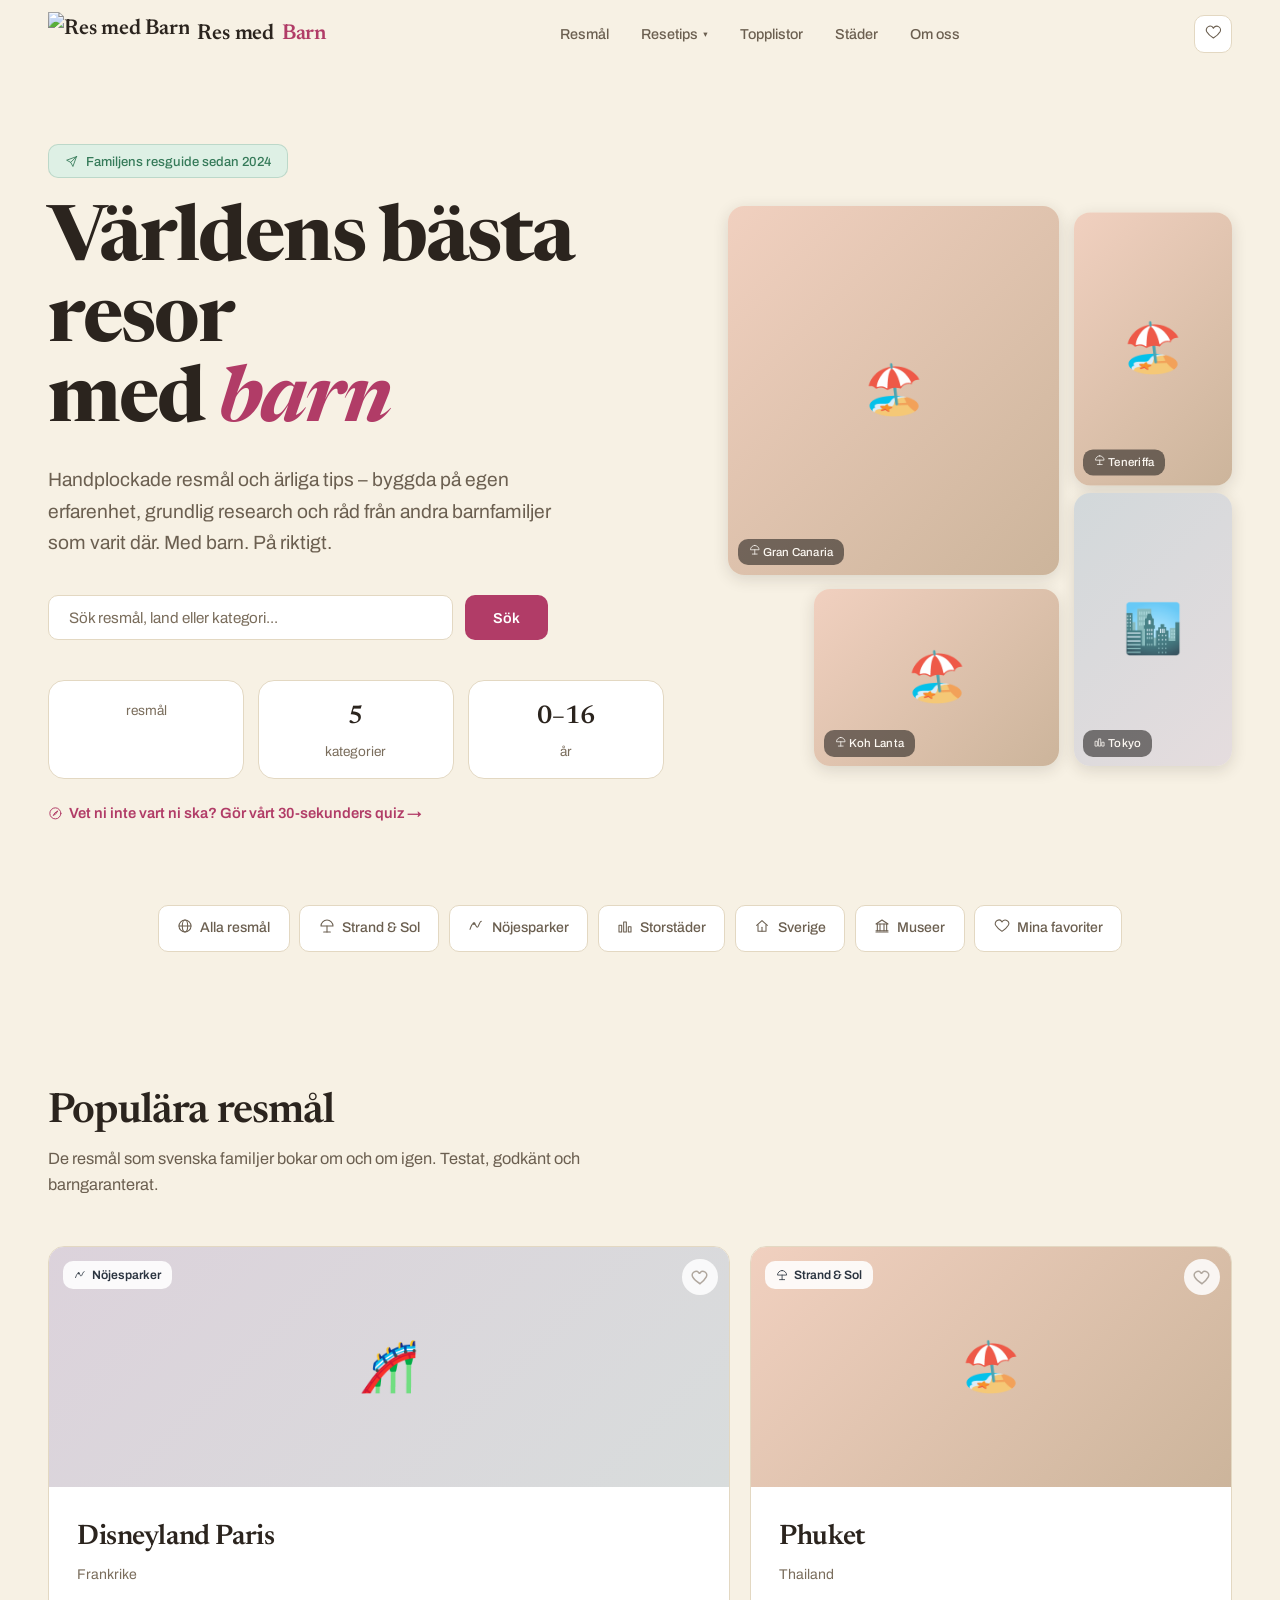
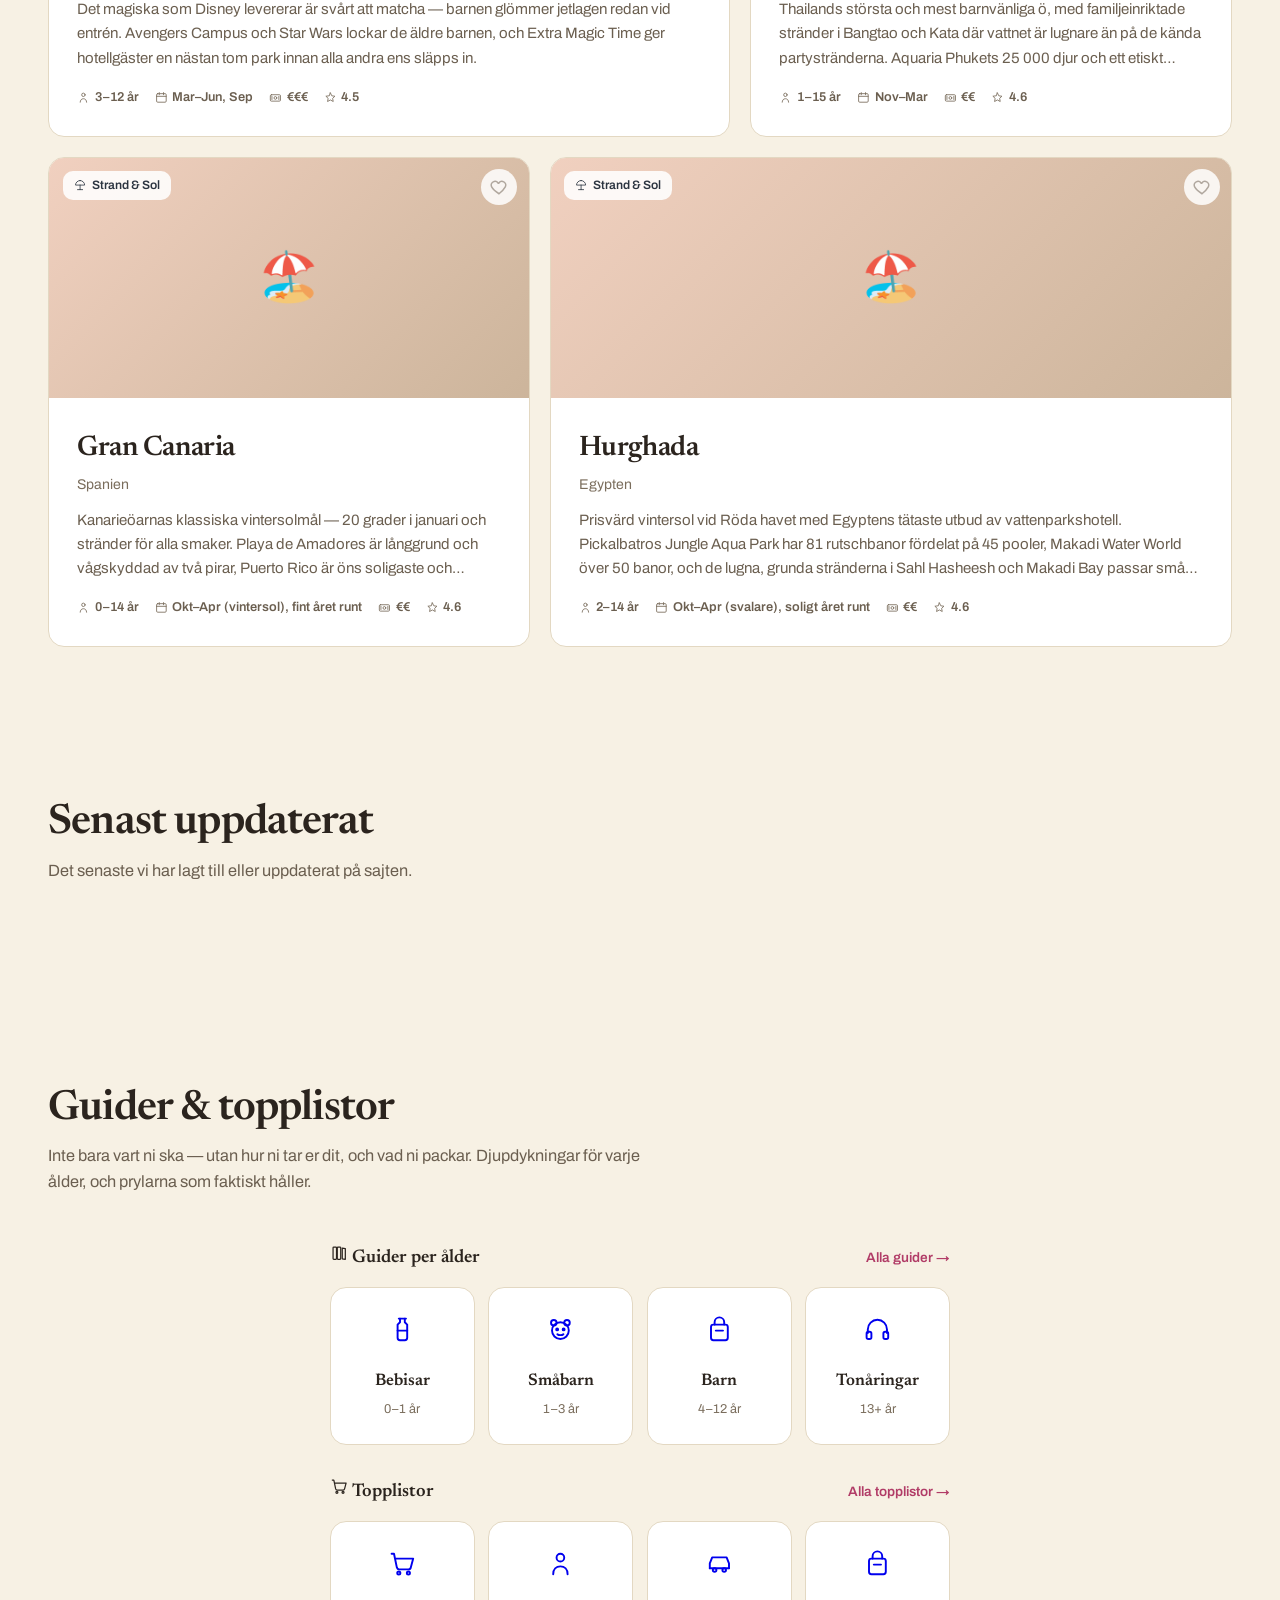
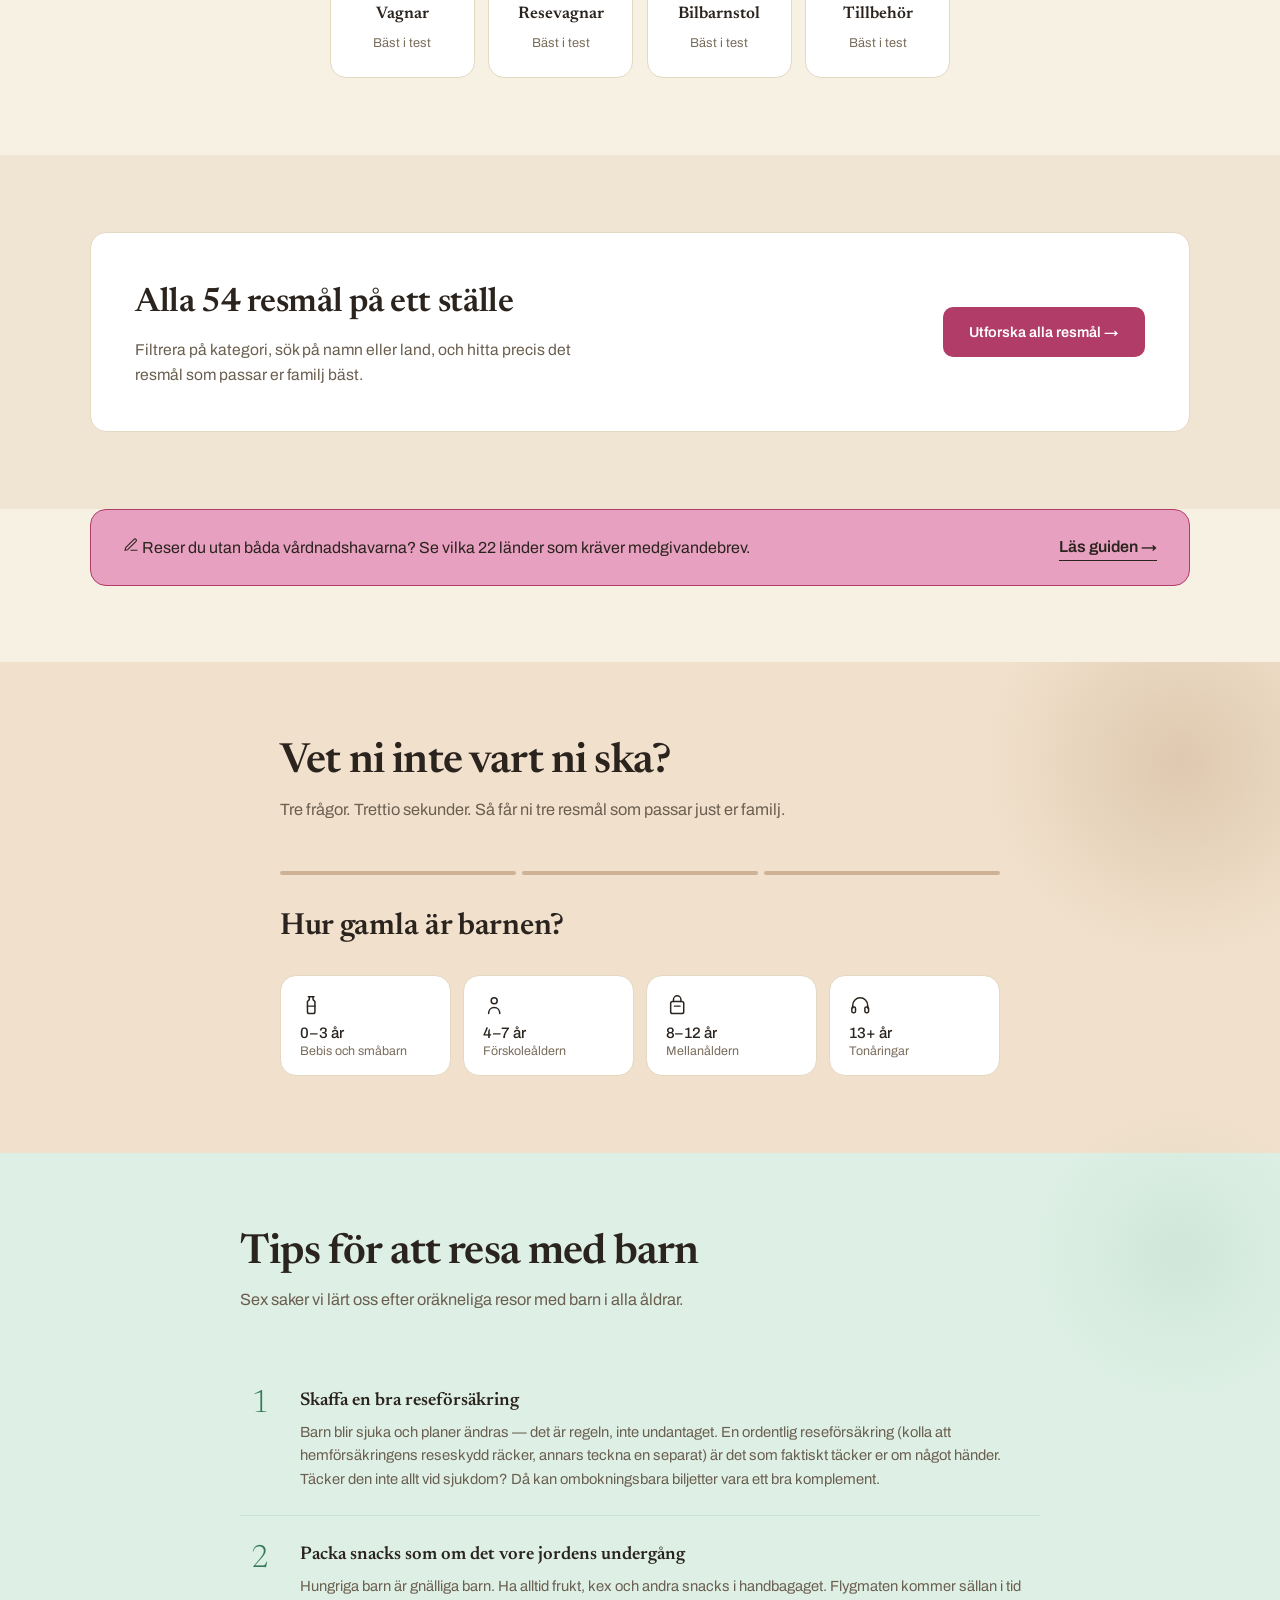
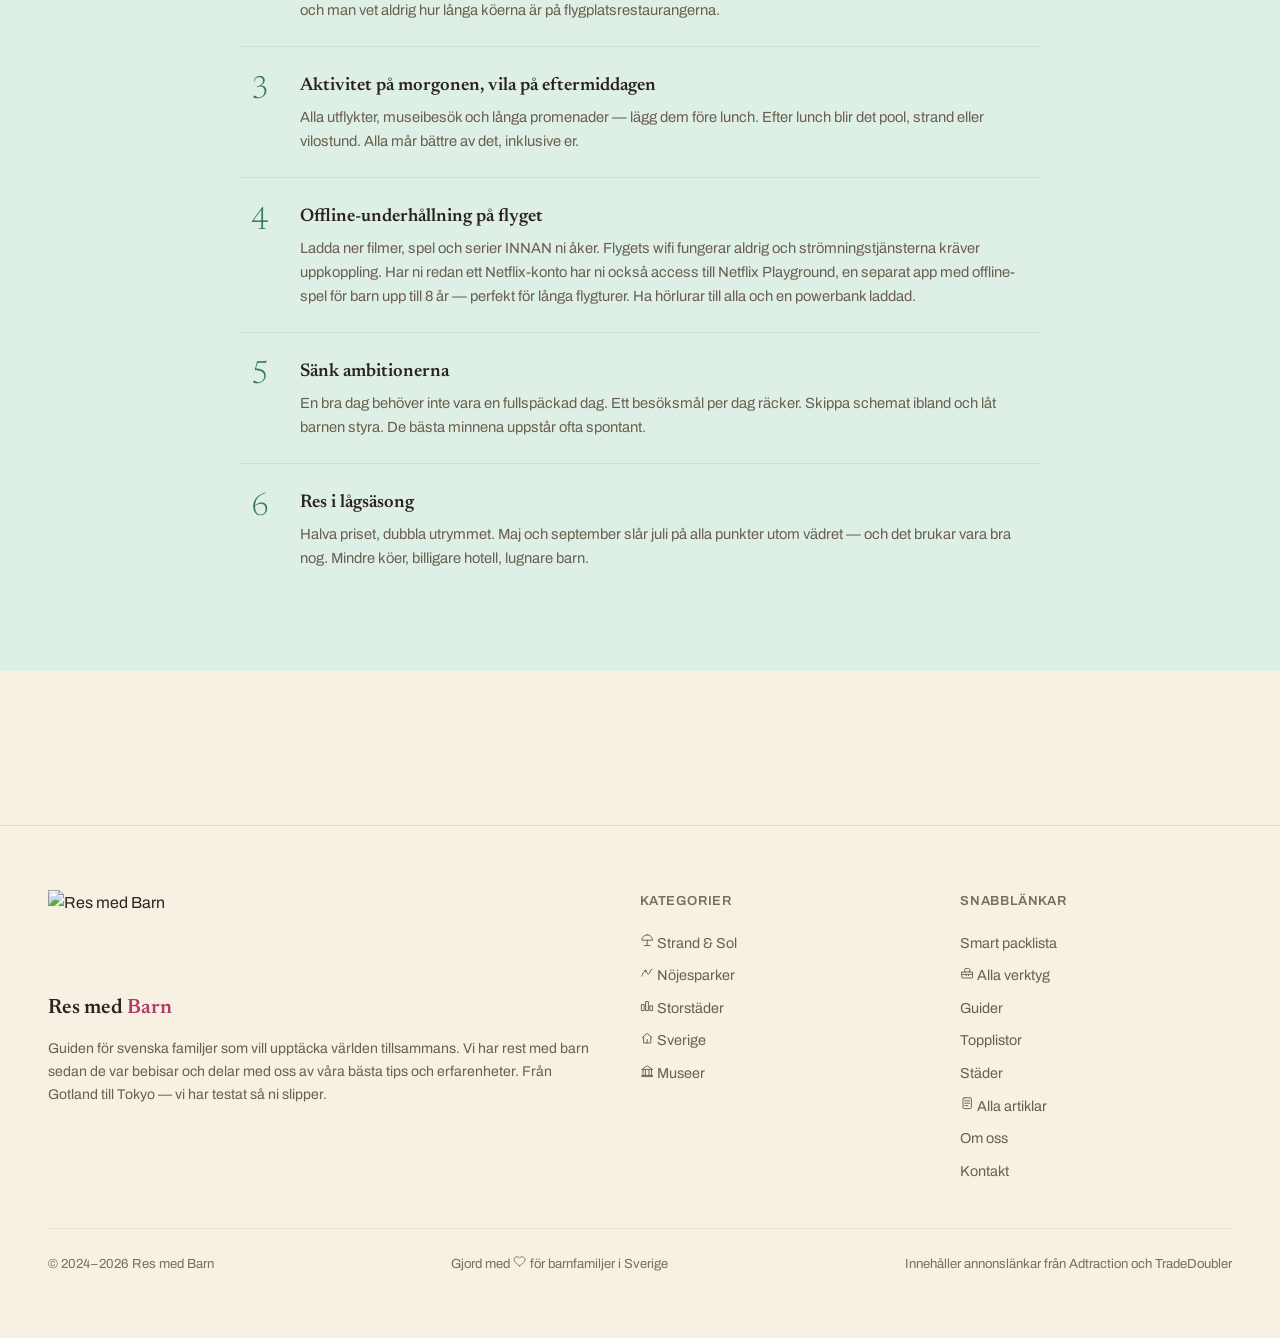
==== templates/home.html @ 2dc7cc1d "Add files via upload" ====
<!DOCTYPE html>
<html lang="sv">
<head>
  <meta charset="UTF-8">
  <meta name="viewport" content="width=device-width, initial-scale=1.0">
  <meta name="p:domain_verify" content="350bdcc610d2337a2f10d885396bd489"/>
  <title>Res med Barn — Familjens resguide</title>
  <meta name="description" content="Handplockade resmål för barnfamiljer. Bilder, ärliga omdömen, praktiska tips och en quiz som hittar er nästa resa.">
  <link rel="preconnect" href="https://fonts.googleapis.com">
  <link rel="preconnect" href="https://fonts.gstatic.com" crossorigin>
  <link rel="preconnect" href="https://images.unsplash.com" crossorigin>
  <link href="https://fonts.googleapis.com/css2?family=Newsreader:ital,wght@0,300;0,400;0,500;0,600;0,700;1,400;1,500;1,700&family=Archivo:wght@300;400;500;600;700&display=swap" rel="stylesheet">
  <style>
    *, *::before, *::after { margin: 0; padding: 0; box-sizing: border-box; }

    :root {
      /* Ljust (beige) läge — standard */
      --bg: #F7F1E4;
      --bg-alt: #EFE5D2;
      --surface: #FFFFFF;
      --text: #2B241E;
      --text-secondary: #6B5F50;
      --text-muted: #7A6D5C;
      --primary: #357A59;
      --primary-hover: #2A6349;
      --primary-light: #DEF0E5;
      --accent: #B13C67;
      --accent-hover: #8F2E52;
      --accent-light: #E8A0C0;
      --on-accent-light: #2B241E;
      --sand: #8C5A2E;
      --sand-light: #F1E1CC;
      --border: #E3D8C2;
      --border-light: #ECE2CE;
      --shadow-sm: 0 1px 3px rgba(43,36,30,0.10);
      --shadow-md: 0 4px 16px rgba(43,36,30,0.14);
      --shadow-lg: 0 8px 32px rgba(43,36,30,0.22);
      --radius: 10px;
      --radius-lg: 16px;
      --radius-pill: 10px;
      --cat-beach: #E2836A;
      --cat-parks: #9D8BC7;
      --cat-nature: #5F9678;
      --cat-cities: #7C9EC4;
      --cat-winter: #8AB6D8;
      --cat-sweden: #CFAC62;
      --cat-museums: #9C7A5B;
      --font-display: 'Newsreader', Georgia, serif;
      --font-body: 'Archivo', system-ui, sans-serif;
      --transition: 0.25s cubic-bezier(0.22, 1, 0.36, 1);
    }

    /* Mörkt läge — visas automatiskt om besökarens enhet/webbläsare har mörkt läge påslaget */
    @media (prefers-color-scheme: dark) {
      :root {
        --bg: #1A1816;
        --bg-alt: #21201D;
        --surface: #292724;
        --text: #EDE8E0;
        --text-secondary: #A8A098;
        --text-muted: #787068;
        --primary: #8FC4A8;
        --primary-hover: #A5D4B9;
        --primary-light: #243029;
        --accent: #E8A0C0;
        --accent-hover: #EFB4CE;
        --accent-light: #3A2530;
        --on-accent-light: #E8A0C0;
        --sand: #C4956A;
        --sand-light: #2E261E;
        --border: #383430;
        --border-light: #302C28;
        --shadow-sm: 0 1px 3px rgba(0,0,0,0.12);
        --shadow-md: 0 4px 16px rgba(0,0,0,0.16);
        --shadow-lg: 0 8px 32px rgba(0,0,0,0.25);
      }
    }

    html { scroll-behavior: smooth; }

    body {
      font-family: var(--font-body);
      color: var(--text);
      background: var(--bg);
      line-height: 1.6;
      font-weight: 400;
      -webkit-font-smoothing: antialiased;
      overflow-x: hidden;
    }
    body.no-scroll { overflow: hidden; }

    mark {
      background: color-mix(in srgb, var(--accent) 22%, transparent);
      color: inherit;
      border-radius: 3px;
      padding: 0 1px;
    }

    /* ---- NAV ---- */
    .nav {
      position: fixed;
      top: 0; left: 0; right: 0;
      z-index: 100;
      padding: 0 clamp(1.25rem, 4vw, 3rem);
      height: 68px;
      display: flex;
      align-items: center;
      justify-content: space-between;
      background: var(--bg);
      -webkit-border-bottom: 1px solid var(--border-light);
      transition: box-shadow var(--transition);
    }
    .nav.scrolled { box-shadow: var(--shadow-sm); }

    .nav-brand {
      font-family: var(--font-display);
      font-size: 1.35rem;
      font-weight: 600;
      color: var(--text);
      text-decoration: none;
      letter-spacing: -0.01em;
      display: flex;
      align-items: center;
      gap: 0.5rem;
      white-space: nowrap;
      flex-shrink: 0;
    }
    .nav-brand span { color: var(--accent); }
    .nav-logo { height: 44px; width: auto; display: block; flex-shrink: 0; }
    @media (max-width: 480px) {
      .nav-brand { font-size: 1.1rem; }
      .nav-logo { height: 34px; }
    }

    .nav-links {
      display: flex;
      align-items: center;
      gap: 2rem;
      list-style: none;
    }
    .nav-links li { position: relative; }
    .nav-links a {
      font-size: 0.9rem;
      font-weight: 500;
      color: var(--text-secondary);
      text-decoration: none;
      transition: color var(--transition);
    }
    .nav-links a:hover { color: var(--text); }

    .nav-dropdown > a { display: inline-flex; align-items: center; gap: 0.3rem; }
    .nav-caret { font-size: 0.6em; transition: transform var(--transition); }
    .nav-dropdown:hover .nav-caret, .nav-dropdown:focus-within .nav-caret { transform: rotate(180deg); }
    .nav-dropdown-menu {
      position: absolute;
      top: 100%;
      left: 50%;
      transform: translateX(-50%);
      padding-top: 0.65rem;
      opacity: 0;
      visibility: hidden;
      transition: opacity var(--transition), visibility var(--transition);
      z-index: 50;
    }
    .nav-dropdown:hover .nav-dropdown-menu, .nav-dropdown:focus-within .nav-dropdown-menu {
      opacity: 1;
      visibility: visible;
    }
    .nav-dropdown-menu-inner {
      background: var(--surface);
      border: 1px solid var(--border);
      border-radius: var(--radius);
      box-shadow: 0 12px 28px rgba(0, 0, 0, 0.12);
      padding: 0.4rem;
      display: flex;
      flex-direction: column;
      min-width: 170px;
    }
    .nav-dropdown-menu a {
      display: block;
      padding: 0.55rem 0.9rem;
      border-radius: calc(var(--radius) - 4px);
      font-size: 0.88rem;
      white-space: nowrap;
    }
    .nav-dropdown-menu a:hover { background: var(--bg); color: var(--text); }

    .nav-actions { display: flex; gap: 0.5rem; align-items: center; }

    .icon-btn {
      height: 38px;
      min-width: 38px;
      display: flex; align-items: center; justify-content: center;
      gap: 0.35rem;
      border: 1px solid var(--border);
      border-radius: var(--radius);
      background: var(--surface);
      cursor: pointer;
      font-size: 1.05rem;
      font-family: var(--font-body);
      transition: all var(--transition);
      color: var(--text-secondary);
      padding: 0 0.5rem;
    }
    .icon-btn:hover { border-color: var(--text-muted); color: var(--text); }

    .fav-count {
      font-size: 0.8rem;
      font-weight: 600;
      color: var(--accent);
      min-width: 1ch;
    }
    .fav-count:empty { display: none; }

    .hamburger {
      display: none;
      width: 38px; height: 38px;
      align-items: center; justify-content: center;
      border: 1px solid var(--border);
      border-radius: var(--radius);
      background: var(--surface);
      cursor: pointer;
      flex-direction: column;
      gap: 4px;
    }
    .hamburger span {
      display: block; width: 18px; height: 2px;
      background: var(--text); border-radius: 1px;
      transition: all var(--transition);
    }
    .hamburger.open span:nth-child(1) { transform: rotate(45deg) translate(3px, 5px); }
    .hamburger.open span:nth-child(2) { opacity: 0; }
    .hamburger.open span:nth-child(3) { transform: rotate(-45deg) translate(3px, -5px); }

    .mobile-menu {
      display: none;
      position: fixed;
      top: 68px; left: 0; right: 0;
      background: var(--bg);
      border-bottom: 1px solid var(--border);
      padding: 1.5rem;
      z-index: 99;
      flex-direction: column;
      gap: 0.5rem;
    }
    .mobile-menu.open { display: flex; }
    .mobile-menu a {
      display: block;
      padding: 0.75rem 0;
      font-size: 1rem;
      font-weight: 500;
      color: var(--text);
      text-decoration: none;
      border-bottom: 1px solid var(--border-light);
    }

    @media (max-width: 860px) {
      .nav-links { display: none; }
      .hamburger { display: flex; }
    }
    @media (max-width: 640px) {
      .nav-actions { gap: 0.4rem; }
      .icon-btn, .hamburger { height: 34px; min-width: 34px; width: 34px; }
    }

    /* ---- HERO ---- */
    .hero {
      position: relative;
      display: grid;
      grid-template-columns: minmax(0, 1.1fr) minmax(0, 0.9fr);
      gap: clamp(2rem, 5vw, 4rem);
      align-items: center;
      min-height: 88vh;
      padding: clamp(7rem, 12vw, 9rem) clamp(1.25rem, 4vw, 3rem) clamp(3rem, 6vw, 5rem);
      max-width: 1280px;
      margin: 0 auto;
      overflow: visible;
    }
    .hero::before { content: none; display: none; }

    .hero-label {
      display: inline-flex;
      align-items: center;
      gap: 0.5rem;
      padding: 0.35rem 1rem;
      background: var(--primary-light);
      border: 1px solid color-mix(in srgb, var(--primary) 20%, transparent);
      border-radius: var(--radius-pill);
      font-size: 0.82rem;
      font-weight: 500;
      color: var(--primary);
      margin-bottom: 1.5rem;
    }

    .hero h1 {
      font-family: var(--font-display);
      font-size: clamp(2.8rem, 6vw, 4.8rem);
      font-weight: 700;
      line-height: 1.05;
      letter-spacing: -0.025em;
      color: var(--text);
      margin-bottom: 1.25rem;
    }
    .hero h1 em { font-style: italic; color: var(--accent); }

    .hero-sub {
      font-size: clamp(1.05rem, 1.8vw, 1.2rem);
      color: var(--text-secondary);
      line-height: 1.65;
      max-width: 520px;
      margin-bottom: 2.25rem;
    }

    .hero-search-wrap { position: relative; max-width: 500px; }
    .hero-search { display: flex; gap: 0.75rem; }
    .hero-search input {
      flex: 1;
      padding: 0.85rem 1.25rem;
      font-family: var(--font-body);
      font-size: 0.95rem;
      color: var(--text);
      background: var(--surface);
      border: 1.5px solid var(--border);
      border-radius: var(--radius-pill);
      outline: none;
      transition: border-color var(--transition);
    }
    .hero-search input::placeholder { color: var(--text-muted); }
    .hero-search input:focus { border-color: var(--primary); }
    .hero-search button {
      padding: 0.85rem 1.75rem;
      font-family: var(--font-body);
      font-size: 0.9rem;
      font-weight: 600;
      color: #FFFFFF;
      background: var(--accent);
      border: none;
      border-radius: var(--radius-pill);
      cursor: pointer;
      transition: background var(--transition);
      white-space: nowrap;
    }
    .hero-search button:hover { background: var(--accent-hover); }

    /* search suggestions */
    .suggestions {
      position: absolute;
      top: calc(100% + 0.5rem);
      left: 0; right: 0;
      background: var(--surface);
      border: 1px solid var(--border);
      border-radius: var(--radius-lg);
      box-shadow: var(--shadow-lg);
      overflow: hidden;
      z-index: 50;
      display: none;
    }
    .suggestions.open { display: block; }
    .suggestion {
      display: flex;
      align-items: center;
      gap: 0.75rem;
      width: 100%;
      padding: 0.7rem 1rem;
      border: none;
      background: transparent;
      cursor: pointer;
      font-family: var(--font-body);
      text-align: left;
      transition: background var(--transition);
      border-bottom: 1px solid var(--border-light);
    }
    .suggestion:last-child { border-bottom: none; }
    .suggestion:hover, .suggestion.focused { background: var(--bg-alt); }
    .suggestion .s-emoji { font-size: 1.2rem; }
    .suggestion .s-name { font-weight: 600; font-size: 0.92rem; color: var(--text); }
    .suggestion .s-meta { font-size: 0.8rem; color: var(--text-muted); }

    .hero-stats {
      display: flex;
      gap: 0.85rem;
      margin-top: 2.5rem;
    }
    .hero-stat {
      flex: 1;
      font-size: 0.85rem;
      color: var(--text-muted);
      background: var(--surface);
      border: 1px solid var(--border);
      border-radius: var(--radius-lg);
      padding: 1rem 1.1rem;
      text-align: center;
    }
    .hero-stat strong {
      display: block;
      font-family: var(--font-display);
      font-size: 1.6rem;
      font-weight: 600;
      color: var(--text);
      margin-bottom: 0.15rem;
    }

    .hero-quiz-link {
      display: inline-flex;
      align-items: center;
      gap: 0.4rem;
      margin-top: 1.4rem;
      font-size: 0.92rem;
      font-weight: 600;
      color: var(--accent);
      text-decoration: none;
    }
    .hero-quiz-link:hover { color: var(--accent-hover); text-decoration: underline; }

    /* hero photo collage */
    .hero-collage {
      position: relative;
      height: clamp(380px, 48vw, 560px);
      display: grid;
      grid-template-columns: repeat(6, 1fr);
      grid-template-rows: repeat(6, 1fr);
      gap: 0.9rem;
    }
    .hero-collage .col-img {
      border-radius: var(--radius-lg);
      overflow: hidden;
      position: relative;
      box-shadow: var(--shadow-md);
      display: block;
      text-decoration: none;
      transition: box-shadow var(--transition);
    }
    .hero-collage .col-img:hover {
      box-shadow: var(--shadow-lg);
    }
    .hero-collage .col-img img {
      width: 100%; height: 100%;
      object-fit: cover;
      display: block;
    }
    .hero-collage .col-img:hover img { transform: scale(1.04); }
    .col-img:nth-child(1) { grid-area: 1 / 1 / 5 / 5; }
    .col-img:nth-child(2) { grid-area: 1 / 5 / 4 / 7; transform: translateY(0.4rem); }
    .col-img:nth-child(3) { grid-area: 5 / 2 / 7 / 5; }
    .col-img:nth-child(4) { grid-area: 4 / 5 / 7 / 7; }
    .hero-collage .col-tag {
      position: absolute;
      bottom: 0.6rem; left: 0.6rem;
      padding: 0.25rem 0.7rem;
      background: color-mix(in srgb, #1A1816 55%, transparent);
      border-radius: var(--radius-pill);
      color: #FDF9F3;
      font-size: 0.72rem;
      font-weight: 500;
      letter-spacing: 0.02em;
    }

    @media (max-width: 900px) {
      .hero { grid-template-columns: 1fr; min-height: auto; }
      .hero-collage { height: 300px; margin-top: 0.5rem; }
      .col-img:nth-child(2) { transform: none; }
    }

    /* ---- SECTION SHARED ---- */
    .section { padding: clamp(3rem, 6vw, 5rem) clamp(1.25rem, 4vw, 3rem); }
    .section-header { max-width: 620px; margin-bottom: clamp(2rem, 4vw, 3rem); }
    .section-header h2 {
      font-family: var(--font-display);
      font-size: clamp(1.8rem, 3.5vw, 2.6rem);
      font-weight: 600;
      letter-spacing: -0.02em;
      line-height: 1.15;
      margin-bottom: 0.6rem;
    }
    .section-header p { font-size: 1.02rem; color: var(--text-secondary); line-height: 1.6; }
    .section-title {
      font-family: var(--font-display);
      font-size: clamp(1.8rem, 3.5vw, 2.6rem);
      font-weight: 600;
      letter-spacing: -0.02em;
      line-height: 1.15;
      margin-bottom: 1.5rem;
    }

    /* ---- GUIDE HUB (startsida) ---- */
    .guide-hub-inner { max-width: 620px; margin: 0 auto; }
    .guide-hub-row { margin-bottom: 2rem; }
    .guide-hub-row:last-child { margin-bottom: 0; }
    .guide-hub-label {
      display: flex;
      align-items: baseline;
      justify-content: space-between;
      margin-bottom: 0.9rem;
    }
    .guide-hub-label span:first-child {
      font-family: var(--font-display);
      font-size: 1.15rem;
      font-weight: 600;
      color: var(--text);
    }
    .guide-hub-all {
      font-size: 0.85rem;
      font-weight: 600;
      color: var(--accent);
      text-decoration: none;
    }
    .guide-hub-all:hover { text-decoration: underline; }
    .guide-hub-cards {
      display: grid;
      grid-template-columns: repeat(4, 1fr);
      gap: 0.85rem;
    }
    .guide-hub-card {
      display: flex;
      flex-direction: column;
      align-items: center;
      text-align: center;
      gap: 0.3rem;
      padding: 1.5rem 1rem;
      background: var(--surface);
      border: 1px solid var(--border);
      border-radius: var(--radius-lg);
      text-decoration: none;
      transition: all var(--transition);
    }
    .guide-hub-card:hover {
      border-color: var(--text-muted);
      transform: translateY(-2px);
      box-shadow: var(--shadow-md);
    }
    .guide-hub-card .ghc-emoji { font-size: 1.8rem; margin-bottom: 0.3rem; }
    .guide-hub-card .ghc-name {
      font-family: var(--font-display);
      font-size: 1.05rem;
      font-weight: 600;
      color: var(--text);
    }
    .guide-hub-card .ghc-desc { font-size: 0.8rem; color: var(--text-muted); }
    @media (max-width: 640px) {
      .guide-hub-cards { grid-template-columns: repeat(2, 1fr); }
    }

    /* ---- FAQ ---- */
    .faq { display: flex; flex-direction: column; gap: 0.6rem; max-width: 780px; }
    .faq-item {
      background: var(--surface);
      border: 1px solid var(--border);
      border-radius: var(--radius-lg);
      padding: 0;
      overflow: hidden;
    }
    .faq-item summary {
      padding: 1rem 1.25rem;
      font-weight: 600;
      font-size: 0.98rem;
      cursor: pointer;
      list-style: none;
      position: relative;
      padding-right: 2.5rem;
    }
    .faq-item summary::-webkit-details-marker { display: none; }
    .faq-item summary::after {
      content: '+';
      position: absolute;
      right: 1.25rem;
      top: 50%;
      transform: translateY(-50%);
      font-size: 1.3rem;
      font-weight: 300;
      color: var(--accent);
      transition: transform 0.2s;
    }
    .faq-item[open] summary::after { transform: translateY(-50%) rotate(45deg); }
    .faq-item p {
      padding: 0 1.25rem 1.1rem;
      font-size: 0.94rem;
      color: var(--text-secondary);
      line-height: 1.65;
    }

    /* ---- CATEGORIES ---- */
    .categories {
      padding: 0 clamp(1.25rem, 4vw, 3rem);
      margin-bottom: clamp(2rem, 4vw, 3rem);
      position: sticky;
      top: 68px;
      z-index: 90;
      background: var(--bg);
      -webkit-padding-top: 0.75rem;
    }
    .cat-scroll {
      display: flex;
      justify-content: center;
      gap: 0.6rem;
      overflow-x: auto;
      scrollbar-width: none;
      -webkit-overflow-scrolling: touch;
      padding-bottom: 0.75rem;
    }
    .cat-scroll::-webkit-scrollbar { display: none; }
    @media (max-width: 768px) {
      .categories { position: static; background: none; backdrop-filter: none; -webkit-backdrop-filter: none; }
      .cat-scroll { flex-direction: column; align-items: stretch; overflow-x: visible; }
      .cat-pill { justify-content: flex-start; }
    }

    .cat-pill {
      display: inline-flex;
      align-items: center;
      gap: 0.45rem;
      padding: 0.6rem 1.15rem;
      border: 1.5px solid var(--border);
      border-radius: var(--radius-pill);
      font-family: var(--font-body);
      font-size: 0.88rem;
      font-weight: 500;
      color: var(--text-secondary);
      background: var(--surface);
      cursor: pointer;
      white-space: nowrap;
      transition: all var(--transition);
      text-decoration: none;
    }
    .cat-pill:hover { border-color: var(--text-muted); color: var(--text); }
    .cat-pill .cat-emoji { font-size: 1rem; }

    /* ---- IMAGE + FALLBACK ---- */
    .card-media {
      position: relative;
      overflow: hidden;
      background: var(--bg-alt);
    }
    .card-media img {
      width: 100%; height: 100%;
      object-fit: cover;
      display: block;
      transition: transform 0.5s cubic-bezier(0.22, 1, 0.36, 1);
    }
    .card-media.img-fallback::after {
      content: attr(data-emoji);
      position: absolute;
      inset: 0;
      display: flex;
      align-items: center;
      justify-content: center;
      font-size: 3rem;
    }
    .card-media.img-fallback[data-cat="beach"]  { background: linear-gradient(135deg, color-mix(in srgb, var(--cat-beach) 30%, var(--bg)), color-mix(in srgb, var(--sand) 40%, var(--bg))); }
    .card-media.img-fallback[data-cat="parks"]  { background: linear-gradient(135deg, color-mix(in srgb, var(--cat-parks) 30%, var(--bg)), color-mix(in srgb, var(--cat-cities) 25%, var(--bg))); }
    .card-media.img-fallback[data-cat="nature"] { background: linear-gradient(135deg, color-mix(in srgb, var(--cat-nature) 30%, var(--bg)), color-mix(in srgb, var(--sand) 30%, var(--bg))); }
    .card-media.img-fallback[data-cat="cities"] { background: linear-gradient(135deg, color-mix(in srgb, var(--cat-cities) 30%, var(--bg)), color-mix(in srgb, var(--cat-parks) 20%, var(--bg))); }
    .card-media.img-fallback[data-cat="winter"] { background: linear-gradient(135deg, color-mix(in srgb, var(--cat-winter) 32%, var(--bg)), color-mix(in srgb, var(--cat-cities) 20%, var(--bg))); }
    .card-media.img-fallback[data-cat="sweden"] { background: linear-gradient(135deg, color-mix(in srgb, var(--cat-sweden) 32%, var(--bg)), color-mix(in srgb, var(--cat-nature) 25%, var(--bg))); }
    .card-media.img-fallback[data-cat="museums"] { background: linear-gradient(135deg, color-mix(in srgb, var(--cat-museums) 32%, var(--bg)), color-mix(in srgb, var(--sand) 25%, var(--bg))); }

    /* ---- HUB CARDS (delad komponent med övriga sajten, t.ex. "Senast
       uppdaterat" — hemsidan har ingen länk till static/styles.css utan är
       helt självbärande, så reglerna måste finnas här också) ---- */
    .card-grid {
      display: grid;
      grid-template-columns: repeat(auto-fill, minmax(240px, 1fr));
      gap: 1rem;
      max-width: 1200px;
      margin: 0 auto;
    }
    .hub-card {
      display: flex;
      flex-direction: column;
      gap: 0.3rem;
      padding: 1.5rem;
      background: var(--surface);
      border: 1px solid var(--border);
      border-radius: var(--radius-lg);
      text-decoration: none;
      color: inherit;
      transition: all var(--transition);
      min-width: 0;
      overflow-wrap: break-word;
    }
    .hub-card:hover {
      border-color: var(--text-muted);
      transform: translateY(-2px);
      box-shadow: var(--shadow-md);
    }
    .hub-card:hover .card-media img { transform: scale(1.045); }
    .hub-media {
      aspect-ratio: 16 / 9;
      margin: -1.5rem -1.5rem 0.9rem;
      border-radius: var(--radius-lg) var(--radius-lg) 0 0;
    }
    .hub-emoji { font-size: 1.9rem; margin-bottom: 0.35rem; }
    .hub-card.has-media .hub-emoji { font-size: 1.3rem; margin-bottom: 0.1rem; }
    .hub-card h2, .hub-card h3 {
      font-family: var(--font-display);
      font-size: 1.25rem;
      font-weight: 600;
    }
    .hub-card p { font-size: 0.9rem; color: var(--text-secondary); line-height: 1.55; }
    .hub-link {
      margin-top: auto;
      padding-top: 0.75rem;
      font-size: 0.86rem;
      font-weight: 600;
      color: var(--accent);
    }

    /* ---- FEATURED ---- */
    .featured-grid {
      display: grid;
      grid-template-columns: repeat(12, 1fr);
      gap: 1.25rem;
      max-width: 1200px;
      margin: 0 auto;
    }
    .feat-card {
      position: relative;
      border-radius: var(--radius-lg);
      overflow: hidden;
      background: var(--surface);
      border: 1px solid var(--border);
      transition: all 0.35s cubic-bezier(0.22, 1, 0.36, 1);
      cursor: pointer;
      display: flex;
      flex-direction: column;
      text-decoration: none;
      color: inherit;
    }
    .feat-card:hover {
      border-color: var(--text-muted);
      transform: translateY(-3px);
      box-shadow: var(--shadow-lg);
    }
    .feat-card:hover .card-media img { transform: scale(1.04); }
    .feat-card:nth-child(1) { grid-column: span 7; }
    .feat-card:nth-child(2) { grid-column: span 5; }
    .feat-card:nth-child(3) { grid-column: span 5; }
    .feat-card:nth-child(4) { grid-column: span 7; }

    .feat-card .card-media { height: 240px; flex-shrink: 0; }

    .feat-badge {
      position: absolute;
      top: 0.85rem; left: 0.85rem;
      display: inline-flex;
      align-items: center;
      gap: 0.35rem;
      padding: 0.28rem 0.7rem;
      border-radius: var(--radius-pill);
      font-size: 0.76rem;
      font-weight: 600;
      background: color-mix(in srgb, #FFFFFF 88%, transparent);
      color: #2B3440;
      z-index: 2;
    }

    .feat-card-inner {
      padding: clamp(1.25rem, 2.5vw, 1.75rem);
      display: flex;
      flex-direction: column;
      flex: 1;
    }
    .feat-card h3 {
      font-family: var(--font-display);
      font-size: clamp(1.4rem, 2.2vw, 1.8rem);
      font-weight: 600;
      letter-spacing: -0.015em;
      margin-bottom: 0.2rem;
    }
    .feat-card .feat-country { font-size: 0.88rem; color: var(--text-muted); margin-bottom: 0.7rem; }
    .feat-card .feat-desc {
      font-size: 0.94rem;
      color: var(--text-secondary);
      line-height: 1.6;
      margin-bottom: 1.1rem;
      display: -webkit-box;
      -webkit-line-clamp: 3;
      -webkit-box-orient: vertical;
      overflow: hidden;
    }
    .feat-meta { display: flex; gap: 1rem; flex-wrap: wrap; margin-top: auto; }
    .feat-meta-item { font-size: 0.8rem; color: var(--text-muted); display: flex; align-items: center; gap: 0.3rem; }
    .feat-meta-item strong { color: var(--text-secondary); font-weight: 600; }

    @media (max-width: 768px) {
      .feat-card:nth-child(n) { grid-column: span 12; }
      .feat-card .card-media { height: 200px; }
      .hero-stat { padding: 0.75rem 0.5rem; }
      .hero-stat strong { font-size: 1.25rem; }
    }

    /* ---- FAVORITE HEART ---- */
    .fav-heart {
      position: absolute;
      top: 0.7rem; right: 0.7rem;
      width: 36px; height: 36px;
      display: flex; align-items: center; justify-content: center;
      border: none;
      border-radius: 50%;
      background: color-mix(in srgb, #FFFFFF 85%, transparent);
      cursor: pointer;
      font-size: 1.05rem;
      z-index: 3;
      transition: transform 0.2s cubic-bezier(0.22, 1, 0.36, 1);
      color: #B0A79E;
      line-height: 1;
    }
    .fav-heart:hover { transform: scale(1.12); }
    .fav-heart.faved { color: #E2836A; }
    .fav-heart.faved .heart-path { fill: #E2836A; }
    .fav-heart svg { width: 18px; height: 18px; display: block; }
    .fav-heart .heart-path { fill: transparent; stroke: currentColor; stroke-width: 2; transition: fill var(--transition); }

    /* ---- DESTINATION GRID ---- */
    .dest-section { background: var(--bg-alt); }
    .resmal-cta-section { background: var(--bg-alt); }
    .resmal-cta {
      max-width: 1100px;
      margin: 0 auto;
      display: flex;
      align-items: center;
      justify-content: space-between;
      gap: 2rem;
      flex-wrap: wrap;
      background: var(--surface);
      border: 1px solid var(--border);
      border-radius: var(--radius-lg);
      padding: clamp(1.75rem, 4vw, 2.75rem);
    }
    .resmal-cta h2 {
      font-family: var(--font-display);
      font-size: clamp(1.5rem, 3vw, 2.1rem);
      font-weight: 600;
      letter-spacing: -0.01em;
      margin-bottom: 0.4rem;
    }
    .resmal-cta p { color: var(--text-secondary); font-size: 0.98rem; max-width: 480px; }
    .resmal-cta-btn { flex-shrink: 0; white-space: nowrap; }
    @media (max-width: 640px) {
      .resmal-cta { flex-direction: column; align-items: flex-start; }
      .resmal-cta-btn { width: 100%; text-align: center; justify-content: center; }
    }

    /* ---- MEDGIVANDE-BANNER (under resmålsrutnätet) ---- */
    .medgivande-banner-section { padding-top: 0; display: flex; justify-content: center; }
    .medgivande-banner {
      width: 100%;
      max-width: 1100px;
      margin: 0 auto;
      display: flex;
      align-items: center;
      justify-content: space-between;
      gap: 1.5rem;
      flex-wrap: wrap;
      background: var(--accent-light);
      border: 1px solid var(--accent);
      border-radius: var(--radius-lg);
      padding: clamp(1.1rem, 3vw, 1.5rem) clamp(1.25rem, 4vw, 2rem);
    }
    .medgivande-banner p { font-size: 1rem; color: var(--text); margin: 0; }
    .medgivande-banner a {
      flex-shrink: 0;
      white-space: nowrap;
      color: var(--on-accent-light);
      font-weight: 600;
      text-decoration: none;
      border-bottom: 1.5px solid var(--on-accent-light);
    }
    .medgivande-banner a:hover { border-color: var(--accent-hover); }
    @media (max-width: 640px) {
      .medgivande-banner { flex-direction: column; align-items: flex-start; }
    }

    .dest-toolbar {
      display: flex;
      align-items: center;
      justify-content: space-between;
      gap: 1rem;
      margin-bottom: 2rem;
      flex-wrap: wrap;
      max-width: 1200px;
      margin-left: auto;
      margin-right: auto;
    }
    .dest-count { font-size: 0.9rem; color: var(--text-muted); }
    .dest-count strong { color: var(--text-secondary); font-weight: 600; }

    .toolbar-controls { display: flex; gap: 0.75rem; flex-wrap: wrap; align-items: center; }

    .dest-search { position: relative; width: 260px; }
    .dest-search input {
      width: 100%;
      padding: 0.65rem 1rem 0.65rem 2.5rem;
      font-family: var(--font-body);
      font-size: 0.88rem;
      color: var(--text);
      background: var(--surface);
      border: 1.5px solid var(--border);
      border-radius: var(--radius-pill);
      outline: none;
      transition: border-color var(--transition);
    }
    .dest-search input:focus { border-color: var(--primary); }
    .dest-search input::placeholder { color: var(--text-muted); }
    .dest-search-icon {
      position: absolute;
      left: 0.9rem; top: 50%;
      transform: translateY(-50%);
      font-size: 0.9rem;
      color: var(--text-muted);
      pointer-events: none;
    }

    .select-wrap select {
      appearance: none;
      padding: 0.65rem 2.2rem 0.65rem 1rem;
      font-family: var(--font-body);
      font-size: 0.86rem;
      font-weight: 500;
      color: var(--text-secondary);
      background: var(--surface);
      border: 1.5px solid var(--border);
      border-radius: var(--radius-pill);
      cursor: pointer;
      outline: none;
      transition: border-color var(--transition);
    }
    .select-wrap { position: relative; }
    .select-wrap::after {
      content: '▾';
      position: absolute;
      right: 0.9rem; top: 50%;
      transform: translateY(-50%);
      pointer-events: none;
      color: var(--text-muted);
      font-size: 0.8rem;
    }
    .select-wrap select:focus { border-color: var(--primary); }

    .dest-grid {
      display: grid;
      grid-template-columns: repeat(auto-fill, minmax(320px, 1fr));
      gap: 1.1rem;
      max-width: 1200px;
      margin: 0 auto;
    }

    .dest-card {
      background: var(--surface);
      border: 1px solid var(--border);
      border-radius: var(--radius-lg);
      overflow: hidden;
      transition: all 0.3s cubic-bezier(0.22, 1, 0.36, 1);
      position: relative;
      cursor: pointer;
      display: flex;
      flex-direction: column;
      text-decoration: none;
      color: inherit;
    }
    .dest-card:hover {
      border-color: var(--text-muted);
      transform: translateY(-2px);
      box-shadow: var(--shadow-md);
    }
    .dest-card:hover .card-media img { transform: scale(1.04); }

    .dest-card .card-media { height: 185px; }

    .dest-cat-chip {
      position: absolute;
      bottom: 0.7rem; left: 0.7rem;
      padding: 0.22rem 0.65rem;
      border-radius: var(--radius-pill);
      font-size: 0.72rem;
      font-weight: 600;
      color: #FDF9F3;
      z-index: 2;
    }
    .dest-cat-chip[data-cat="beach"]  { background: var(--cat-beach); }
    .dest-cat-chip[data-cat="parks"]  { background: var(--cat-parks); }
    .dest-cat-chip[data-cat="nature"] { background: var(--cat-nature); }
    .dest-cat-chip[data-cat="cities"] { background: var(--cat-cities); }
    .dest-cat-chip[data-cat="winter"] { background: var(--cat-winter); }
    .dest-cat-chip[data-cat="sweden"] { background: var(--cat-sweden); }
    .dest-cat-chip[data-cat="museums"] { background: var(--cat-museums); }

    .rating-badge {
      position: absolute;
      bottom: 0.7rem; right: 0.7rem;
      display: inline-flex;
      align-items: center;
      gap: 0.25rem;
      padding: 0.22rem 0.65rem;
      border-radius: var(--radius-pill);
      font-size: 0.76rem;
      font-weight: 600;
      color: #2B3440;
      background: color-mix(in srgb, #FFFFFF 88%, transparent);
      z-index: 2;
    }

    .dest-card-body { padding: 1.15rem 1.25rem 1.25rem; display: flex; flex-direction: column; flex: 1; }
    .dest-card-top {
      display: flex;
      align-items: baseline;
      justify-content: space-between;
      gap: 0.75rem;
    }
    .dest-card h3 {
      font-family: var(--font-display);
      font-size: 1.25rem;
      font-weight: 600;
      letter-spacing: -0.01em;
    }
    .dest-card-budget { font-size: 0.82rem; font-weight: 600; color: var(--sand); letter-spacing: 0.02em; white-space: nowrap; }
    .dest-card .dest-country { font-size: 0.82rem; color: var(--text-muted); margin-bottom: 0.55rem; }
    .dest-card .dest-desc {
      font-size: 0.89rem;
      color: var(--text-secondary);
      line-height: 1.6;
      margin-bottom: 1rem;
      display: -webkit-box;
      -webkit-line-clamp: 3;
      -webkit-box-orient: vertical;
      overflow: hidden;
    }
    .dest-card-meta {
      display: flex;
      gap: 1rem;
      flex-wrap: wrap;
      padding-top: 0.85rem;
      border-top: 1px solid var(--border-light);
      margin-top: auto;
    }
    .meta-tag { font-size: 0.78rem; color: var(--text-muted); }
    .meta-tag strong { font-weight: 600; color: var(--text-secondary); }

    .no-results {
      grid-column: 1 / -1;
      text-align: center;
      padding: 4rem 2rem;
      color: var(--text-muted);
    }
    .no-results p { font-size: 1.1rem; margin-bottom: 0.5rem; }

    /* scroll reveal */
    .reveal {
      opacity: 0;
      transform: translateY(20px);
      transition: opacity 0.6s cubic-bezier(0.22, 1, 0.36, 1), transform 0.6s cubic-bezier(0.22, 1, 0.36, 1);
    }
    .reveal.visible { opacity: 1; transform: translateY(0); }

    @media (max-width: 600px) {
      .dest-grid { grid-template-columns: 1fr; }
      .dest-search { width: 100%; }
      .toolbar-controls { width: 100%; }
    }

    /* ---- DETAIL VIEW ---- */
    .detail {
      position: fixed;
      inset: 0;
      z-index: 200;
      background: var(--bg);
      overflow-y: auto;
      overscroll-behavior: contain;
      opacity: 0;
      transform: translateY(24px);
      pointer-events: none;
      transition: opacity 0.35s cubic-bezier(0.22, 1, 0.36, 1), transform 0.35s cubic-bezier(0.22, 1, 0.36, 1);
    }
    .detail.open { opacity: 1; transform: translateY(0); pointer-events: auto; }

    .detail-hero {
      position: relative;
      height: clamp(280px, 45vh, 460px);
    }
    .detail-hero .card-media { height: 100%; }
    .detail-hero .card-media.img-fallback::after { font-size: 6rem; }
    .detail-hero::after {
      content: '';
      position: absolute;
      inset: 0;
      background: linear-gradient(to top, color-mix(in srgb, #1A1816 55%, transparent), transparent 55%);
      pointer-events: none;
    }

    .detail-close {
      position: fixed;
      top: 1.25rem; right: 1.25rem;
      z-index: 210;
      width: 42px; height: 42px;
      display: flex; align-items: center; justify-content: center;
      border: none;
      border-radius: 50%;
      background: color-mix(in srgb, #FFFFFF 88%, transparent);
      color: #2B3440;
      font-size: 1.1rem;
      cursor: pointer;
      box-shadow: var(--shadow-md);
      transition: transform 0.2s cubic-bezier(0.22, 1, 0.36, 1);
    }
    .detail-close:hover { transform: scale(1.08); }

    .detail-back {
      position: fixed;
      top: 1.25rem; left: 1.25rem;
      z-index: 210;
      display: inline-flex;
      align-items: center;
      gap: 0.4rem;
      padding: 0.55rem 1.1rem;
      border: none;
      border-radius: var(--radius-pill);
      background: color-mix(in srgb, #FFFFFF 88%, transparent);
      color: #2B3440;
      font-family: var(--font-body);
      font-size: 0.86rem;
      font-weight: 600;
      cursor: pointer;
      box-shadow: var(--shadow-md);
    }

    .detail-title-wrap {
      position: absolute;
      bottom: clamp(1.25rem, 4vw, 2.5rem);
      left: 0; right: 0;
      padding: 0 clamp(1.25rem, 4vw, 3rem);
      max-width: 880px;
      margin: 0 auto;
      color: #FDF9F3;
      z-index: 2;
    }
    .detail-title-wrap .d-chip {
      display: inline-flex;
      padding: 0.25rem 0.75rem;
      border-radius: var(--radius-pill);
      font-size: 0.78rem;
      font-weight: 600;
      margin-bottom: 0.7rem;
      color: #FDF9F3;
    }
    .detail-title-wrap h2 {
      font-family: var(--font-display);
      font-size: clamp(2.2rem, 5vw, 3.6rem);
      font-weight: 700;
      letter-spacing: -0.02em;
      line-height: 1.05;
    }
    .detail-title-wrap .d-country { font-size: 1rem; opacity: 0.85; margin-top: 0.3rem; }
    .detail-title-wrap .d-country a { color: inherit; text-decoration: underline; text-decoration-color: rgba(253,249,243,0.45); }
    .detail-title-wrap .d-country a:hover { text-decoration-color: #FDF9F3; }

    .detail-body {
      max-width: 880px;
      margin: 0 auto;
      padding: clamp(2rem, 5vw, 3.5rem) clamp(1.25rem, 4vw, 3rem) clamp(4rem, 8vw, 6rem);
    }

    .detail-facts {
      display: grid;
      grid-template-columns: repeat(auto-fit, minmax(150px, 1fr));
      gap: 1px;
      background: var(--border);
      border: 1px solid var(--border);
      border-radius: var(--radius-lg);
      overflow: hidden;
      margin-bottom: clamp(2rem, 4vw, 3rem);
    }
    .fact {
      background: var(--surface);
      padding: 1.1rem 1.25rem;
    }
    .fact .f-label {
      font-size: 0.72rem;
      font-weight: 600;
      text-transform: uppercase;
      letter-spacing: 0.07em;
      color: var(--text-muted);
      margin-bottom: 0.25rem;
    }
    .fact .f-value {
      font-family: var(--font-display);
      font-size: 1.15rem;
      font-weight: 600;
      color: var(--text);
    }

    .detail-desc {
      font-size: 1.08rem;
      line-height: 1.75;
      color: var(--text);
      margin-bottom: clamp(2rem, 4vw, 3rem);
      max-width: 680px;
    }

    .detail-section-title {
      font-family: var(--font-display);
      font-size: 1.45rem;
      font-weight: 600;
      letter-spacing: -0.01em;
      margin-bottom: 1.1rem;
    }

    .highlights { list-style: none; margin-bottom: clamp(2rem, 4vw, 3rem); max-width: 680px; }
    .highlights li {
      display: flex;
      gap: 0.85rem;
      align-items: baseline;
      padding: 0.85rem 0;
      border-bottom: 1px solid var(--border-light);
      font-size: 0.98rem;
      color: var(--text-secondary);
      line-height: 1.55;
    }
    .highlights li::before {
      content: '✦';
      color: var(--accent);
      font-size: 0.85rem;
      flex-shrink: 0;
    }

    .detail-tip {
      background: var(--primary-light);
      border-left: none;
      border-radius: var(--radius-lg);
      padding: 1.4rem 1.6rem;
      margin-bottom: clamp(2.5rem, 5vw, 3.5rem);
      max-width: 680px;
    }
    .detail-tip .t-label {
      font-size: 0.75rem;
      font-weight: 700;
      text-transform: uppercase;
      letter-spacing: 0.08em;
      color: var(--primary);
      margin-bottom: 0.4rem;
    }
    .detail-tip p { font-size: 0.98rem; color: var(--text); line-height: 1.65; }

    .detail-actions { display: flex; gap: 0.75rem; margin-bottom: clamp(2.5rem, 5vw, 3.5rem); flex-wrap: wrap; }
    .btn {
      display: inline-flex;
      align-items: center;
      gap: 0.5rem;
      padding: 0.8rem 1.6rem;
      border-radius: var(--radius-pill);
      font-family: var(--font-body);
      font-size: 0.9rem;
      font-weight: 600;
      cursor: pointer;
      border: 1.5px solid transparent;
      transition: all var(--transition);
      text-decoration: none;
    }
    .btn-primary { background: var(--accent); color: #FFFFFF; }
    .btn-primary:hover { background: var(--accent-hover); }
    .btn-ghost { background: transparent; color: var(--text-secondary); border-color: var(--border); }
    .btn-ghost:hover { border-color: var(--text-muted); color: var(--text); }
    .btn-ghost.faved { color: var(--accent); border-color: color-mix(in srgb, var(--accent) 40%, transparent); }

    .similar-grid {
      display: grid;
      grid-template-columns: repeat(auto-fill, minmax(200px, 1fr));
      gap: 1rem;
    }
    .similar-card {
      border-radius: var(--radius-lg);
      overflow: hidden;
      border: 1px solid var(--border);
      background: var(--surface);
      cursor: pointer;
      transition: all var(--transition);
      text-decoration: none;
      color: inherit;
      display: block;
    }
    .similar-card:hover { transform: translateY(-2px); box-shadow: var(--shadow-md); border-color: var(--text-muted); }
    .similar-card .card-media { height: 110px; }
    .similar-card .sim-body { padding: 0.8rem 0.95rem; }
    .similar-card h4 { font-family: var(--font-display); font-size: 1rem; font-weight: 600; }
    .similar-card .sim-country { font-size: 0.76rem; color: var(--text-muted); }

    /* ---- QUIZ ---- */
    .quiz-section {
      background: var(--sand-light);
      position: relative;
      overflow: hidden;
    }
    .quiz-section::before {
      content: '';
      position: absolute;
      width: 400px; height: 400px;
      border-radius: 50%;
      background: radial-gradient(circle, color-mix(in srgb, var(--sand) 18%, transparent) 0%, transparent 70%);
      top: -100px; right: -100px;
      pointer-events: none;
    }
    .quiz-inner { max-width: 720px; margin: 0 auto; position: relative; }

    .quiz-progress {
      display: flex;
      gap: 0.4rem;
      margin-bottom: 1.75rem;
    }
    .quiz-progress span {
      height: 4px;
      flex: 1;
      border-radius: 2px;
      background: color-mix(in srgb, var(--sand) 35%, transparent);
      transition: background var(--transition);
    }
    .quiz-progress span.done { background: var(--accent); }

    .quiz-q {
      font-family: var(--font-display);
      font-size: clamp(1.4rem, 3vw, 1.9rem);
      font-weight: 600;
      margin-bottom: 1.5rem;
      letter-spacing: -0.01em;
    }
    .quiz-options {
      display: grid;
      grid-template-columns: repeat(auto-fit, minmax(160px, 1fr));
      gap: 0.75rem;
    }
    .quiz-opt {
      padding: 1.1rem 1.2rem;
      border: 1.5px solid var(--border);
      border-radius: var(--radius-lg);
      background: var(--surface);
      cursor: pointer;
      font-family: var(--font-body);
      font-size: 0.95rem;
      font-weight: 500;
      color: var(--text);
      text-align: left;
      transition: all var(--transition);
      display: flex;
      flex-direction: column;
      gap: 0.2rem;
    }
    .quiz-opt:hover { border-color: var(--accent); transform: translateY(-1px); }
    .quiz-opt .qo-emoji { font-size: 1.4rem; }
    .quiz-opt .qo-sub { font-size: 0.78rem; color: var(--text-muted); font-weight: 400; }

    .quiz-restart {
      margin-top: 1.5rem;
      background: none;
      border: none;
      color: var(--text-secondary);
      font-family: var(--font-body);
      font-size: 0.86rem;
      font-weight: 500;
      cursor: pointer;
      text-decoration: underline;
      text-underline-offset: 3px;
    }
    .quiz-restart:hover { color: var(--text); }

    .quiz-results { display: grid; grid-template-columns: repeat(auto-fit, minmax(200px, 1fr)); gap: 1rem; }
    .quiz-result-label {
      font-size: 0.8rem;
      font-weight: 700;
      text-transform: uppercase;
      letter-spacing: 0.08em;
      color: var(--accent);
      margin-bottom: 0.5rem;
    }

    /* ---- TIPS ---- */
    .tips-section { background: var(--primary-light); position: relative; }
    .tips-section::before {
      content: '';
      position: absolute;
      width: 300px; height: 300px;
      border-radius: 50%;
      background: radial-gradient(circle, color-mix(in srgb, var(--primary) 8%, transparent) 0%, transparent 70%);
      top: -50px; right: -50px;
      pointer-events: none;
    }
    .tips-inner { max-width: 800px; margin: 0 auto; position: relative; }
    .tips-list { display: flex; flex-direction: column; gap: 0; }
    .tip-item {
      display: flex;
      gap: 1.25rem;
      align-items: flex-start;
      padding: 1.5rem 0;
      border-bottom: 1px solid color-mix(in srgb, var(--primary) 12%, transparent);
    }
    .tip-item:last-child { border-bottom: none; }
    .tip-number {
      font-family: var(--font-display);
      font-size: 2rem;
      font-weight: 300;
      color: var(--primary);
      line-height: 1;
      flex-shrink: 0;
      width: 2.5rem;
      text-align: center;
      padding-top: 0.15rem;
    }
    .tip-content h3 { font-family: var(--font-display); font-size: 1.15rem; font-weight: 600; margin-bottom: 0.35rem; }
    .tip-content p { font-size: 0.92rem; color: var(--text-secondary); line-height: 1.6; }

    /* ---- FOOTER ---- */
    .footer { padding: clamp(3rem, 6vw, 4rem) clamp(1.25rem, 4vw, 3rem); border-top: 1px solid var(--border); }
    .footer-inner {
      max-width: 1200px;
      margin: 0 auto;
      display: grid;
      grid-template-columns: 2fr 1fr 1fr;
      gap: 3rem;
    }
    .footer-about h3 { font-family: var(--font-display); font-size: 1.3rem; font-weight: 600; margin-bottom: 0.75rem; }
    .footer-about h3 span { color: var(--accent); }
    .footer-about p { font-size: 0.88rem; color: var(--text-secondary); line-height: 1.65; }
    .footer-col h4 {
      font-size: 0.82rem;
      font-weight: 600;
      text-transform: uppercase;
      letter-spacing: 0.06em;
      color: var(--text-muted);
      margin-bottom: 1rem;
    }
    .footer-col a {
      display: block;
      font-size: 0.9rem;
      color: var(--text-secondary);
      text-decoration: none;
      padding: 0.3rem 0;
      transition: color var(--transition);
      cursor: pointer;
    }
    .footer-col a:hover { color: var(--text); }
    .footer-bottom {
      max-width: 1200px;
      margin: 2.5rem auto 0;
      padding-top: 1.5rem;
      border-top: 1px solid var(--border-light);
      display: flex;
      justify-content: space-between;
      align-items: center;
      font-size: 0.82rem;
      color: var(--text-muted);
    }

    @media (max-width: 768px) {
      .footer-inner { grid-template-columns: 1fr; gap: 2rem; }
      .footer-bottom { flex-direction: column; gap: 0.5rem; text-align: center; }
      .hero-search { flex-direction: column; }
      .hero-search button { text-align: center; justify-content: center; }
      .dest-toolbar { flex-direction: column; align-items: stretch; }
    }

    /* ---- SKIP LINK ---- */
    .skip-link {
      position: absolute;
      top: -100%;
      left: 1rem;
      padding: 0.5rem 1rem;
      background: var(--accent);
      color: #fff;
      border-radius: var(--radius);
      z-index: 300;
      font-size: 0.85rem;
      text-decoration: none;
    }
    .skip-link:focus { top: 0.5rem; }

    @media (prefers-reduced-motion: reduce) {
      html { scroll-behavior: auto; }
      .reveal { opacity: 1; transform: none; transition: none; }
      .detail { transition: none; }
    }
  </style>
  <!-- Google tag (gtag.js) -->
  <script async src="https://www.googletagmanager.com/gtag/js?id=G-8F9VYNYZRM"></script>
  <script>
    window.dataLayer = window.dataLayer || [];
    function gtag(){dataLayer.push(arguments);}
    gtag('js', new Date());
    gtag('config', 'G-8F9VYNYZRM');
    gtag('config', 'AW-18385738907');
    // CTA click-spårning: alla utgående affiliate-/bokningslänkar har rel="sponsored",
    // så en enda delegerad lyssnare fångar dem allihopa utan egen kod per länk-mall.
    // Samma klick driver även Google Ads "Purchase"-konverteringen, eftersom sajten
    // själv aldrig har en egen tack-sida — det riktiga köpet sker hos partnern.
    document.addEventListener('click', function(e) {
      var a = e.target.closest('a[rel~="sponsored"]');
      if (!a) return;
      var dest = '';
      try { dest = new URL(a.href, location.href).hostname; } catch (err) {}
      gtag('event', 'cta_click', {
        cta_label: (a.textContent || '').trim(),
        cta_destination: a.href,
        cta_domain: dest,
        page_path: location.pathname
      });
      gtag('event', 'conversion', {
        'send_to': 'AW-18385738907/vdVDCMrMreAcEJu5gL9E',
        'value': 1.0,
        'currency': 'SEK'
      });
    });
  </script>
  <link rel="icon" type="image/x-icon" href="/favicon.ico">
  <link rel="icon" type="image/png" sizes="32x32" href="/favicon-32x32.png">
  <link rel="icon" type="image/png" sizes="16x16" href="/favicon-16x16.png">
  <link rel="apple-touch-icon" sizes="180x180" href="/apple-touch-icon.png">
  <link rel="icon" type="image/png" sizes="192x192" href="/android-chrome-192x192.png">
</head>
<body>
<a href="#popular" class="skip-link">Hoppa till resmål</a>

<!-- NAV -->
<nav class="nav" role="navigation" aria-label="Huvudmeny">
  <a href="/" class="nav-brand"><img src="/logo.png" alt="Res med Barn" class="nav-logo">Res med <span>Barn</span></a>
  <ul class="nav-links">
    <li><a href="/resmal/">Resmål</a></li>
    <li class="nav-dropdown">
      <a href="/guider/">Resetips <span class="nav-caret">▾</span></a>
      <div class="nav-dropdown-menu">
        <div class="nav-dropdown-menu-inner">
          <a href="/guider/">Guider</a>
          <a href="/packlista/">Packlista</a>
          <a href="/artiklar/">Artiklar</a>
        </div>
      </div>
    </li>
    <li><a href="/topplistor/">Topplistor</a></li>
    <li><a href="/stader/">Städer</a></li>
    <li><a href="/om-oss/">Om oss</a></li>
  </ul>
  <div class="nav-actions">
    <button class="icon-btn" aria-label="Mina favoriter" onclick="showFavorites()" title="Mina favoriter">
      <span><svg class="ico ico-heart" width="1em" height="1em" viewBox="0 0 24 24" fill="none" stroke="currentColor" stroke-width="1.6" stroke-linecap="round" stroke-linejoin="round" aria-hidden="true" focusable="false"><path d="M12 20s-7-4.5-9.5-9A5 5 0 0 1 12 6a5 5 0 0 1 9.5 5c-2.5 4.5-9.5 9-9.5 9Z"/></svg></span><span class="fav-count" id="favCount"></span>
    </button>
    <button class="hamburger" aria-label="Meny" onclick="toggleMenu()">
      <span></span><span></span><span></span>
    </button>
  </div>
</nav>

<div class="mobile-menu" id="mobileMenu">
  <a href="/resmal/">Alla resmål</a>
  <a href="/guider/">Guider</a>
  <a href="/packlista/">Packlista</a>
  <a href="/artiklar/">Artiklar</a>
  <a href="/topplistor/">Topplistor</a>
  <a href="/stader/">Städer</a>
  <a href="/om-oss/">Om oss</a>
</div>

<!-- HERO -->
<section class="hero">
  <div class="hero-content">
    <div class="hero-label"><svg class="ico ico-plane" width="1em" height="1em" viewBox="0 0 24 24" fill="none" stroke="currentColor" stroke-width="1.6" stroke-linecap="round" stroke-linejoin="round" aria-hidden="true" focusable="false"><line x1="21" y1="3" x2="10.5" y2="13.5"/><polygon points="21 3 14.5 21 10.5 13.5 3 9.5 21 3"/></svg> Familjens resguide sedan 2024</div>
    <h1>Världens bästa resor<br>med <em>barn</em></h1>
    <p class="hero-sub">Handplockade resmål och ärliga tips – byggda på egen erfarenhet, grundlig research och råd från andra barnfamiljer som varit där. Med barn. På riktigt.</p>
    <div class="hero-search-wrap">
      <div class="hero-search">
        <input type="text" id="heroSearch" placeholder="Sök resmål, land eller kategori..." aria-label="Sök resmål" autocomplete="off">
        <button onclick="heroSearchGo()">Sök</button>
      </div>
      <div class="suggestions" id="suggestions" role="listbox"></div>
    </div>
    <div class="hero-stats">
      <div class="hero-stat"><strong><!--DEST_COUNT_PLACEHOLDER--></strong> resmål</div>
      <div class="hero-stat"><strong>5</strong> kategorier</div>
      <div class="hero-stat"><strong>0–16</strong> år</div>
    </div>
    <a href="#quiz" class="hero-quiz-link"><svg class="ico ico-compass" width="1em" height="1em" viewBox="0 0 24 24" fill="none" stroke="currentColor" stroke-width="1.6" stroke-linecap="round" stroke-linejoin="round" aria-hidden="true" focusable="false"><circle cx="12" cy="12" r="9"/><polygon points="15.5 8.5 12.8 12.8 8.5 15.5 11.2 11.2 15.5 8.5"/></svg> Vet ni inte vart ni ska? Gör vårt 30-sekunders quiz →</a>
  </div>
  <div class="hero-collage" id="heroCollage"></div>
</section>

<!-- CATEGORIES -->
<div class="categories" id="categoriesNav">
  <div class="cat-scroll" role="tablist" aria-label="Bläddra resmål per kategori">
    <a class="cat-pill" href="/resmal/"><span class="cat-emoji"><svg class="ico ico-globe" width="1em" height="1em" viewBox="0 0 24 24" fill="none" stroke="currentColor" stroke-width="1.6" stroke-linecap="round" stroke-linejoin="round" aria-hidden="true" focusable="false"><circle cx="12" cy="12" r="9"/><ellipse cx="12" cy="12" rx="4" ry="9"/><line x1="3" y1="12" x2="21" y2="12"/></svg></span> Alla resmål</a>
    <a class="cat-pill" href="/resmal/?cat=beach"><span class="cat-emoji"><svg class="ico ico-beach" width="1em" height="1em" viewBox="0 0 24 24" fill="none" stroke="currentColor" stroke-width="1.6" stroke-linecap="round" stroke-linejoin="round" aria-hidden="true" focusable="false"><path d="M12 3a9 9 0 0 1 9 9H3a9 9 0 0 1 9-9Z"/><line x1="12" y1="12" x2="12" y2="21"/><line x1="7" y1="21" x2="17" y2="21"/></svg></span> Strand &amp; Sol</a>
    <a class="cat-pill" href="/resmal/?cat=parks"><span class="cat-emoji"><svg class="ico ico-rollercoaster" width="1em" height="1em" viewBox="0 0 24 24" fill="none" stroke="currentColor" stroke-width="1.6" stroke-linecap="round" stroke-linejoin="round" aria-hidden="true" focusable="false"><path d="M3 17c2-6 4-9 6-9s3 6 5 6 3-9 6-9"/><circle cx="9" cy="8.3" r="1.3"/></svg></span> Nöjesparker</a>
    <a class="cat-pill" href="/resmal/?cat=cities"><span class="cat-emoji"><svg class="ico ico-city" width="1em" height="1em" viewBox="0 0 24 24" fill="none" stroke="currentColor" stroke-width="1.6" stroke-linecap="round" stroke-linejoin="round" aria-hidden="true" focusable="false"><rect x="3" y="11" width="4" height="10"/><rect x="10" y="6" width="4" height="15"/><rect x="17" y="13" width="4" height="8"/></svg></span> Storstäder</a>
    <a class="cat-pill" href="/resmal/?cat=sweden"><span class="cat-emoji"><svg class="ico ico-house" width="1em" height="1em" viewBox="0 0 24 24" fill="none" stroke="currentColor" stroke-width="1.6" stroke-linecap="round" stroke-linejoin="round" aria-hidden="true" focusable="false"><path d="M4 11 12 4l8 7"/><path d="M6 10v10h12V10"/><line x1="12" y1="14" x2="12" y2="20"/></svg></span> Sverige</a>
    <a class="cat-pill" href="/resmal/?cat=museums"><span class="cat-emoji"><svg class="ico ico-museum" width="1em" height="1em" viewBox="0 0 24 24" fill="none" stroke="currentColor" stroke-width="1.6" stroke-linecap="round" stroke-linejoin="round" aria-hidden="true" focusable="false"><path d="M3 9 12 3 21 9"/><line x1="4" y1="9" x2="20" y2="9"/><line x1="5" y1="9" x2="5" y2="19"/><line x1="9" y1="9" x2="9" y2="19"/><line x1="15" y1="9" x2="15" y2="19"/><line x1="19" y1="9" x2="19" y2="19"/><line x1="3" y1="19" x2="21" y2="19"/><line x1="3" y1="21" x2="21" y2="21"/></svg></span> Museer</a>
    <a class="cat-pill" href="/resmal/?filter=favs"><span class="cat-emoji"><svg class="ico ico-heart" width="1em" height="1em" viewBox="0 0 24 24" fill="none" stroke="currentColor" stroke-width="1.6" stroke-linecap="round" stroke-linejoin="round" aria-hidden="true" focusable="false"><path d="M12 20s-7-4.5-9.5-9A5 5 0 0 1 12 6a5 5 0 0 1 9.5 5c-2.5 4.5-9.5 9-9.5 9Z"/></svg></span> Mina favoriter</a>
  </div>
</div>

<!-- POPULAR / FEATURED -->
<section class="section" id="popular">
  <div class="section-header reveal">
    <h2>Populära resmål</h2>
    <p>De resmål som svenska familjer bokar om och om igen. Testat, godkänt och barngaranterat.</p>
  </div>
  <div class="featured-grid" id="featuredGrid"><!--FEATURED_GRID_PLACEHOLDER--></div>
</section>

<!-- SENAST UPPDATERAT -->
<section class="section" id="latest">
  <div class="section-header reveal">
    <h2>Senast uppdaterat</h2>
    <p>Det senaste vi har lagt till eller uppdaterat på sajten.</p>
  </div>
  <div class="card-grid"><!--LATEST_GRID_PLACEHOLDER--></div>
</section>

<!-- GUIDER & TOPPLISTOR -->
<section class="section guide-hub-section" id="guide-teaser">
  <div class="section-header reveal">
    <h2>Guider &amp; topplistor</h2>
    <p>Inte bara vart ni ska — utan hur ni tar er dit, och vad ni packar. Djupdykningar för varje ålder, och prylarna som faktiskt håller.</p>
  </div>

  <div class="guide-hub-inner">
    <div class="guide-hub-row reveal">
      <div class="guide-hub-label">
        <span><svg class="ico ico-books" width="1em" height="1em" viewBox="0 0 24 24" fill="none" stroke="currentColor" stroke-width="1.6" stroke-linecap="round" stroke-linejoin="round" aria-hidden="true" focusable="false"><rect x="4" y="4" width="4.5" height="16" rx="1"/><rect x="9.5" y="4" width="4.5" height="16" rx="1"/><path d="M16 5.3 20 6v14l-4-.7Z"/></svg> Guider per ålder</span>
        <a href="/guider/" class="guide-hub-all">Alla guider →</a>
      </div>
      <div class="guide-hub-cards">
        <a class="guide-hub-card" href="/guider/bebisar/">
          <span class="ghc-emoji"><svg class="ico ico-bottle" width="1em" height="1em" viewBox="0 0 24 24" fill="none" stroke="currentColor" stroke-width="1.6" stroke-linecap="round" stroke-linejoin="round" aria-hidden="true" focusable="false"><path d="M9 3h6"/><path d="M10 3v3l-2 2v11a2 2 0 0 0 2 2h4a2 2 0 0 0 2-2V8l-2-2V3"/><line x1="8" y1="13" x2="16" y2="13"/></svg></span>
          <span class="ghc-name">Bebisar</span>
          <span class="ghc-desc">0–1 år</span>
        </a>
        <a class="guide-hub-card" href="/guider/smabarn/">
          <span class="ghc-emoji"><svg class="ico ico-teddy" width="1em" height="1em" viewBox="0 0 24 24" fill="none" stroke="currentColor" stroke-width="1.6" stroke-linecap="round" stroke-linejoin="round" aria-hidden="true" focusable="false"><circle cx="12" cy="13" r="7"/><circle cx="6.5" cy="6.5" r="2.3"/><circle cx="17.5" cy="6.5" r="2.3"/><circle cx="9.3" cy="12" r="0.8"/><circle cx="14.7" cy="12" r="0.8"/><path d="M9.5 16c1 1 4 1 5 0"/></svg></span>
          <span class="ghc-name">Småbarn</span>
          <span class="ghc-desc">1–3 år</span>
        </a>
        <a class="guide-hub-card" href="/guider/barn/">
          <span class="ghc-emoji"><svg class="ico ico-backpack" width="1em" height="1em" viewBox="0 0 24 24" fill="none" stroke="currentColor" stroke-width="1.6" stroke-linecap="round" stroke-linejoin="round" aria-hidden="true" focusable="false"><path d="M8 8V6a4 4 0 0 1 8 0v2"/><rect x="5" y="8" width="14" height="13" rx="2"/><line x1="9" y1="13" x2="15" y2="13"/></svg></span>
          <span class="ghc-name">Barn</span>
          <span class="ghc-desc">4–12 år</span>
        </a>
        <a class="guide-hub-card" href="/guider/tonaringar/">
          <span class="ghc-emoji"><svg class="ico ico-headphones" width="1em" height="1em" viewBox="0 0 24 24" fill="none" stroke="currentColor" stroke-width="1.6" stroke-linecap="round" stroke-linejoin="round" aria-hidden="true" focusable="false"><path d="M4 15v-3a8 8 0 0 1 16 0v3"/><rect x="3" y="14" width="4" height="6" rx="1.5"/><rect x="17" y="14" width="4" height="6" rx="1.5"/></svg></span>
          <span class="ghc-name">Tonåringar</span>
          <span class="ghc-desc">13+ år</span>
        </a>
      </div>
    </div>

    <div class="guide-hub-row reveal">
      <div class="guide-hub-label">
        <span><svg class="ico ico-cart" width="1em" height="1em" viewBox="0 0 24 24" fill="none" stroke="currentColor" stroke-width="1.6" stroke-linecap="round" stroke-linejoin="round" aria-hidden="true" focusable="false"><circle cx="9" cy="20" r="1.3"/><circle cx="17" cy="20" r="1.3"/><path d="M3 4h2l2.4 11.5a2 2 0 0 0 2 1.5h7.6a2 2 0 0 0 2-1.6L21 8H6"/></svg> Topplistor</span>
        <a href="/topplistor/" class="guide-hub-all">Alla topplistor →</a>
      </div>
      <div class="guide-hub-cards">
        <a class="guide-hub-card" href="/topplistor/vagnar/">
          <span class="ghc-emoji"><svg class="ico ico-cart" width="1em" height="1em" viewBox="0 0 24 24" fill="none" stroke="currentColor" stroke-width="1.6" stroke-linecap="round" stroke-linejoin="round" aria-hidden="true" focusable="false"><circle cx="9" cy="20" r="1.3"/><circle cx="17" cy="20" r="1.3"/><path d="M3 4h2l2.4 11.5a2 2 0 0 0 2 1.5h7.6a2 2 0 0 0 2-1.6L21 8H6"/></svg></span>
          <span class="ghc-name">Vagnar</span>
          <span class="ghc-desc">Bäst i test</span>
        </a>
        <a class="guide-hub-card" href="/topplistor/resevagnar/">
          <span class="ghc-emoji"><svg class="ico ico-person" width="1em" height="1em" viewBox="0 0 24 24" fill="none" stroke="currentColor" stroke-width="1.6" stroke-linecap="round" stroke-linejoin="round" aria-hidden="true" focusable="false"><circle cx="12" cy="7.2" r="3.2"/><path d="M6 21c0-4 2.5-6.5 6-6.5s6 2.5 6 6.5"/></svg></span>
          <span class="ghc-name">Resevagnar</span>
          <span class="ghc-desc">Bäst i test</span>
        </a>
        <a class="guide-hub-card" href="/topplistor/bilbarnstol/">
          <span class="ghc-emoji"><svg class="ico ico-car" width="1em" height="1em" viewBox="0 0 24 24" fill="none" stroke="currentColor" stroke-width="1.6" stroke-linecap="round" stroke-linejoin="round" aria-hidden="true" focusable="false"><path d="M4 16V12l2-5h12l2 5v4"/><path d="M4 16h16"/><circle cx="8" cy="17.5" r="1.5"/><circle cx="16" cy="17.5" r="1.5"/></svg></span>
          <span class="ghc-name">Bilbarnstol</span>
          <span class="ghc-desc">Bäst i test</span>
        </a>
        <a class="guide-hub-card" href="/topplistor/tillbehor/">
          <span class="ghc-emoji"><svg class="ico ico-backpack" width="1em" height="1em" viewBox="0 0 24 24" fill="none" stroke="currentColor" stroke-width="1.6" stroke-linecap="round" stroke-linejoin="round" aria-hidden="true" focusable="false"><path d="M8 8V6a4 4 0 0 1 8 0v2"/><rect x="5" y="8" width="14" height="13" rx="2"/><line x1="9" y1="13" x2="15" y2="13"/></svg></span>
          <span class="ghc-name">Tillbehör</span>
          <span class="ghc-desc">Bäst i test</span>
        </a>
      </div>
    </div>
  </div>
</section>

<!-- SE ALLA RESMÅL CTA -->
<section class="section resmal-cta-section" id="destinations">
  <div class="resmal-cta reveal">
    <div>
      <h2>Alla 54 resmål på ett ställe</h2>
      <p>Filtrera på kategori, sök på namn eller land, och hitta precis det resmål som passar er familj bäst.</p>
    </div>
    <a href="/resmal/" class="btn btn-primary resmal-cta-btn">Utforska alla resmål →</a>
  </div>
</section>

<!-- FÖRÄLDRAMEDGIVANDE-BANNER -->
<section class="section medgivande-banner-section">
  <div class="medgivande-banner reveal">
    <p><svg class="ico ico-pen" width="1em" height="1em" viewBox="0 0 24 24" fill="none" stroke="currentColor" stroke-width="1.6" stroke-linecap="round" stroke-linejoin="round" aria-hidden="true" focusable="false"><path d="M12 20h9"/><path d="M16.5 3.5a2.1 2.1 0 0 1 3 3L7 19l-4 1 1-4Z"/></svg> Reser du utan båda vårdnadshavarna? Se vilka 22 länder som kräver medgivandebrev.</p>
    <a href="/foraldramedgivande/">Läs guiden →</a>
  </div>
</section>

<!-- QUIZ -->
<section class="section quiz-section" id="quiz">
  <div class="quiz-inner">
    <div class="section-header reveal">
      <h2>Vet ni inte vart ni ska?</h2>
      <p>Tre frågor. Trettio sekunder. Så får ni tre resmål som passar just er familj.</p>
    </div>
    <div id="quizBox"></div>
  </div>
</section>

<!-- TIPS -->
<section class="section tips-section" id="tips">
  <div class="tips-inner">
    <div class="section-header reveal">
      <h2>Tips för att resa med barn</h2>
      <p>Sex saker vi lärt oss efter oräkneliga resor med barn i alla åldrar.</p>
    </div>
    <div class="tips-list">
      <div class="tip-item reveal">
        <span class="tip-number">1</span>
        <div class="tip-content">
          <h3>Skaffa en bra reseförsäkring</h3>
          <p>Barn blir sjuka och planer ändras — det är regeln, inte undantaget. En ordentlig reseförsäkring (kolla att hemförsäkringens reseskydd räcker, annars teckna en separat) är det som faktiskt täcker er om något händer. Täcker den inte allt vid sjukdom? Då kan ombokningsbara biljetter vara ett bra komplement.</p>
        </div>
      </div>
      <div class="tip-item reveal">
        <span class="tip-number">2</span>
        <div class="tip-content">
          <h3>Packa snacks som om det vore jordens undergång</h3>
          <p>Hungriga barn är gnälliga barn. Ha alltid frukt, kex och andra snacks i handbagaget. Flygmaten kommer sällan i tid och man vet aldrig hur långa köerna är på flygplatsrestaurangerna.</p>
        </div>
      </div>
      <div class="tip-item reveal">
        <span class="tip-number">3</span>
        <div class="tip-content">
          <h3>Aktivitet på morgonen, vila på eftermiddagen</h3>
          <p>Alla utflykter, museibesök och långa promenader — lägg dem före lunch. Efter lunch blir det pool, strand eller vilostund. Alla mår bättre av det, inklusive er.</p>
        </div>
      </div>
      <div class="tip-item reveal">
        <span class="tip-number">4</span>
        <div class="tip-content">
          <h3>Offline-underhållning på flyget</h3>
          <p>Ladda ner filmer, spel och serier INNAN ni åker. Flygets wifi fungerar aldrig och strömningstjänsterna kräver uppkoppling. Har ni redan ett Netflix-konto har ni också access till Netflix Playground, en separat app med offline-spel för barn upp till 8 år — perfekt för långa flygturer. Ha hörlurar till alla och en powerbank laddad.</p>
        </div>
      </div>
      <div class="tip-item reveal">
        <span class="tip-number">5</span>
        <div class="tip-content">
          <h3>Sänk ambitionerna</h3>
          <p>En bra dag behöver inte vara en fullspäckad dag. Ett besöksmål per dag räcker. Skippa schemat ibland och låt barnen styra. De bästa minnena uppstår ofta spontant.</p>
        </div>
      </div>
      <div class="tip-item reveal">
        <span class="tip-number">6</span>
        <div class="tip-content">
          <h3>Res i lågsäsong</h3>
          <p>Halva priset, dubbla utrymmet. Maj och september slår juli på alla punkter utom vädret — och det brukar vara bra nog. Mindre köer, billigare hotell, lugnare barn.</p>
        </div>
      </div>
    </div>
  </div>
</section>


<!-- FAQ -->
<section class="section" id="faq-section">
  <!--FAQ_PLACEHOLDER-->
</section>

<!-- FOOTER -->
<footer class="footer">
  <div class="footer-inner">
    <div class="footer-about">
      <img src="/logo.png" alt="Res med Barn" style="height: 90px; width: auto; margin-bottom: 0.75rem; display: block;">
      <h3>Res med <span>Barn</span></h3>
      <p>Guiden för svenska familjer som vill upptäcka världen tillsammans. Vi har rest med barn sedan de var bebisar och delar med oss av våra bästa tips och erfarenheter. Från Gotland till Tokyo — vi har testat så ni slipper.</p>
    </div>
    <div class="footer-col">
      <h4>Kategorier</h4>
      <a href="/resmal/?cat=beach"><svg class="ico ico-beach" width="1em" height="1em" viewBox="0 0 24 24" fill="none" stroke="currentColor" stroke-width="1.6" stroke-linecap="round" stroke-linejoin="round" aria-hidden="true" focusable="false"><path d="M12 3a9 9 0 0 1 9 9H3a9 9 0 0 1 9-9Z"/><line x1="12" y1="12" x2="12" y2="21"/><line x1="7" y1="21" x2="17" y2="21"/></svg> Strand &amp; Sol</a>
      <a href="/resmal/?cat=parks"><svg class="ico ico-rollercoaster" width="1em" height="1em" viewBox="0 0 24 24" fill="none" stroke="currentColor" stroke-width="1.6" stroke-linecap="round" stroke-linejoin="round" aria-hidden="true" focusable="false"><path d="M3 17c2-6 4-9 6-9s3 6 5 6 3-9 6-9"/><circle cx="9" cy="8.3" r="1.3"/></svg> Nöjesparker</a>
      <a href="/resmal/?cat=cities"><svg class="ico ico-city" width="1em" height="1em" viewBox="0 0 24 24" fill="none" stroke="currentColor" stroke-width="1.6" stroke-linecap="round" stroke-linejoin="round" aria-hidden="true" focusable="false"><rect x="3" y="11" width="4" height="10"/><rect x="10" y="6" width="4" height="15"/><rect x="17" y="13" width="4" height="8"/></svg> Storstäder</a>
      <a href="/resmal/?cat=sweden"><svg class="ico ico-house" width="1em" height="1em" viewBox="0 0 24 24" fill="none" stroke="currentColor" stroke-width="1.6" stroke-linecap="round" stroke-linejoin="round" aria-hidden="true" focusable="false"><path d="M4 11 12 4l8 7"/><path d="M6 10v10h12V10"/><line x1="12" y1="14" x2="12" y2="20"/></svg> Sverige</a>
      <a href="/resmal/?cat=museums"><svg class="ico ico-museum" width="1em" height="1em" viewBox="0 0 24 24" fill="none" stroke="currentColor" stroke-width="1.6" stroke-linecap="round" stroke-linejoin="round" aria-hidden="true" focusable="false"><path d="M3 9 12 3 21 9"/><line x1="4" y1="9" x2="20" y2="9"/><line x1="5" y1="9" x2="5" y2="19"/><line x1="9" y1="9" x2="9" y2="19"/><line x1="15" y1="9" x2="15" y2="19"/><line x1="19" y1="9" x2="19" y2="19"/><line x1="3" y1="19" x2="21" y2="19"/><line x1="3" y1="21" x2="21" y2="21"/></svg> Museer</a>
    </div>
    <div class="footer-col">
      <h4>Snabblänkar</h4>
      <a href="/packlista/">Smart packlista</a>
      <a href="/verktyg/"><svg class="ico ico-toolbox" width="1em" height="1em" viewBox="0 0 24 24" fill="none" stroke="currentColor" stroke-width="1.6" stroke-linecap="round" stroke-linejoin="round" aria-hidden="true" focusable="false"><path d="M3 10h18v9a1 1 0 0 1-1 1H4a1 1 0 0 1-1-1Z"/><path d="M8 10V6a2 2 0 0 1 2-2h4a2 2 0 0 1 2 2v4"/><line x1="3" y1="14" x2="21" y2="14"/><line x1="10" y1="14" x2="10" y2="16"/><line x1="14" y1="14" x2="14" y2="16"/></svg> Alla verktyg</a>
      <a href="/guider/">Guider</a>
      <a href="/topplistor/">Topplistor</a>
      <a href="/stader/">Städer</a>
      <a href="/artiklar/"><svg class="ico ico-doc" width="1em" height="1em" viewBox="0 0 24 24" fill="none" stroke="currentColor" stroke-width="1.6" stroke-linecap="round" stroke-linejoin="round" aria-hidden="true" focusable="false"><rect x="5" y="3" width="14" height="18" rx="2"/><line x1="8" y1="8" x2="16" y2="8"/><line x1="8" y1="12" x2="16" y2="12"/><line x1="8" y1="16" x2="13" y2="16"/></svg> Alla artiklar</a>
      <a href="/om-oss/">Om oss</a>
      <a href="/kontakt/">Kontakt</a>
    </div>
  </div>
  <div class="footer-bottom">
    <span>&copy; 2024–2026 Res med Barn</span>
    <span>Gjord med <svg class="ico ico-heart" width="1em" height="1em" viewBox="0 0 24 24" fill="none" stroke="currentColor" stroke-width="1.6" stroke-linecap="round" stroke-linejoin="round" aria-hidden="true" focusable="false"><path d="M12 20s-7-4.5-9.5-9A5 5 0 0 1 12 6a5 5 0 0 1 9.5 5c-2.5 4.5-9.5 9-9.5 9Z"/></svg> för barnfamiljer i Sverige</span>
    <span>Innehåller annonslänkar från Adtraction och TradeDoubler</span>
  </div>
</footer>

<!-- DETAIL VIEW -->
<div class="detail" id="detailView" role="dialog" aria-modal="true" aria-label="Resmålsguide">
  <div id="detailContent"></div>
</div>
<script>
const IMG = id => `https://images.unsplash.com/${id}?q=80&w=900&auto=format&fit=crop`;

const ICON_MAP = {
  "✈️": "<svg class=\"ico ico-plane\" width=\"1em\" height=\"1em\" viewBox=\"0 0 24 24\" fill=\"none\" stroke=\"currentColor\" stroke-width=\"1.6\" stroke-linecap=\"round\" stroke-linejoin=\"round\" aria-hidden=\"true\" focusable=\"false\"><line x1=\"21\" y1=\"3\" x2=\"10.5\" y2=\"13.5\"/><polygon points=\"21 3 14.5 21 10.5 13.5 3 9.5 21 3\"/></svg>",
  "✈": "<svg class=\"ico ico-plane\" width=\"1em\" height=\"1em\" viewBox=\"0 0 24 24\" fill=\"none\" stroke=\"currentColor\" stroke-width=\"1.6\" stroke-linecap=\"round\" stroke-linejoin=\"round\" aria-hidden=\"true\" focusable=\"false\"><line x1=\"21\" y1=\"3\" x2=\"10.5\" y2=\"13.5\"/><polygon points=\"21 3 14.5 21 10.5 13.5 3 9.5 21 3\"/></svg>",
  "🧭": "<svg class=\"ico ico-compass\" width=\"1em\" height=\"1em\" viewBox=\"0 0 24 24\" fill=\"none\" stroke=\"currentColor\" stroke-width=\"1.6\" stroke-linecap=\"round\" stroke-linejoin=\"round\" aria-hidden=\"true\" focusable=\"false\"><circle cx=\"12\" cy=\"12\" r=\"9\"/><polygon points=\"15.5 8.5 12.8 12.8 8.5 15.5 11.2 11.2 15.5 8.5\"/></svg>",
  "🏖️": "<svg class=\"ico ico-beach\" width=\"1em\" height=\"1em\" viewBox=\"0 0 24 24\" fill=\"none\" stroke=\"currentColor\" stroke-width=\"1.6\" stroke-linecap=\"round\" stroke-linejoin=\"round\" aria-hidden=\"true\" focusable=\"false\"><path d=\"M12 3a9 9 0 0 1 9 9H3a9 9 0 0 1 9-9Z\"/><line x1=\"12\" y1=\"12\" x2=\"12\" y2=\"21\"/><line x1=\"7\" y1=\"21\" x2=\"17\" y2=\"21\"/></svg>",
  "🏖": "<svg class=\"ico ico-beach\" width=\"1em\" height=\"1em\" viewBox=\"0 0 24 24\" fill=\"none\" stroke=\"currentColor\" stroke-width=\"1.6\" stroke-linecap=\"round\" stroke-linejoin=\"round\" aria-hidden=\"true\" focusable=\"false\"><path d=\"M12 3a9 9 0 0 1 9 9H3a9 9 0 0 1 9-9Z\"/><line x1=\"12\" y1=\"12\" x2=\"12\" y2=\"21\"/><line x1=\"7\" y1=\"21\" x2=\"17\" y2=\"21\"/></svg>",
  "🎢": "<svg class=\"ico ico-rollercoaster\" width=\"1em\" height=\"1em\" viewBox=\"0 0 24 24\" fill=\"none\" stroke=\"currentColor\" stroke-width=\"1.6\" stroke-linecap=\"round\" stroke-linejoin=\"round\" aria-hidden=\"true\" focusable=\"false\"><path d=\"M3 17c2-6 4-9 6-9s3 6 5 6 3-9 6-9\"/><circle cx=\"9\" cy=\"8.3\" r=\"1.3\"/></svg>",
  "🏙️": "<svg class=\"ico ico-city\" width=\"1em\" height=\"1em\" viewBox=\"0 0 24 24\" fill=\"none\" stroke=\"currentColor\" stroke-width=\"1.6\" stroke-linecap=\"round\" stroke-linejoin=\"round\" aria-hidden=\"true\" focusable=\"false\"><rect x=\"3\" y=\"11\" width=\"4\" height=\"10\"/><rect x=\"10\" y=\"6\" width=\"4\" height=\"15\"/><rect x=\"17\" y=\"13\" width=\"4\" height=\"8\"/></svg>",
  "🏙": "<svg class=\"ico ico-city\" width=\"1em\" height=\"1em\" viewBox=\"0 0 24 24\" fill=\"none\" stroke=\"currentColor\" stroke-width=\"1.6\" stroke-linecap=\"round\" stroke-linejoin=\"round\" aria-hidden=\"true\" focusable=\"false\"><rect x=\"3\" y=\"11\" width=\"4\" height=\"10\"/><rect x=\"10\" y=\"6\" width=\"4\" height=\"15\"/><rect x=\"17\" y=\"13\" width=\"4\" height=\"8\"/></svg>",
  "🇸🇪": "<svg class=\"ico ico-house\" width=\"1em\" height=\"1em\" viewBox=\"0 0 24 24\" fill=\"none\" stroke=\"currentColor\" stroke-width=\"1.6\" stroke-linecap=\"round\" stroke-linejoin=\"round\" aria-hidden=\"true\" focusable=\"false\"><path d=\"M4 11 12 4l8 7\"/><path d=\"M6 10v10h12V10\"/><line x1=\"12\" y1=\"14\" x2=\"12\" y2=\"20\"/></svg>",
  "🏛️": "<svg class=\"ico ico-museum\" width=\"1em\" height=\"1em\" viewBox=\"0 0 24 24\" fill=\"none\" stroke=\"currentColor\" stroke-width=\"1.6\" stroke-linecap=\"round\" stroke-linejoin=\"round\" aria-hidden=\"true\" focusable=\"false\"><path d=\"M3 9 12 3 21 9\"/><line x1=\"4\" y1=\"9\" x2=\"20\" y2=\"9\"/><line x1=\"5\" y1=\"9\" x2=\"5\" y2=\"19\"/><line x1=\"9\" y1=\"9\" x2=\"9\" y2=\"19\"/><line x1=\"15\" y1=\"9\" x2=\"15\" y2=\"19\"/><line x1=\"19\" y1=\"9\" x2=\"19\" y2=\"19\"/><line x1=\"3\" y1=\"19\" x2=\"21\" y2=\"19\"/><line x1=\"3\" y1=\"21\" x2=\"21\" y2=\"21\"/></svg>",
  "🏛": "<svg class=\"ico ico-museum\" width=\"1em\" height=\"1em\" viewBox=\"0 0 24 24\" fill=\"none\" stroke=\"currentColor\" stroke-width=\"1.6\" stroke-linecap=\"round\" stroke-linejoin=\"round\" aria-hidden=\"true\" focusable=\"false\"><path d=\"M3 9 12 3 21 9\"/><line x1=\"4\" y1=\"9\" x2=\"20\" y2=\"9\"/><line x1=\"5\" y1=\"9\" x2=\"5\" y2=\"19\"/><line x1=\"9\" y1=\"9\" x2=\"9\" y2=\"19\"/><line x1=\"15\" y1=\"9\" x2=\"15\" y2=\"19\"/><line x1=\"19\" y1=\"9\" x2=\"19\" y2=\"19\"/><line x1=\"3\" y1=\"19\" x2=\"21\" y2=\"19\"/><line x1=\"3\" y1=\"21\" x2=\"21\" y2=\"21\"/></svg>",
  "♥": "<svg class=\"ico ico-heart\" width=\"1em\" height=\"1em\" viewBox=\"0 0 24 24\" fill=\"none\" stroke=\"currentColor\" stroke-width=\"1.6\" stroke-linecap=\"round\" stroke-linejoin=\"round\" aria-hidden=\"true\" focusable=\"false\"><path d=\"M12 20s-7-4.5-9.5-9A5 5 0 0 1 12 6a5 5 0 0 1 9.5 5c-2.5 4.5-9.5 9-9.5 9Z\"/></svg>",
  "❤️": "<svg class=\"ico ico-heart\" width=\"1em\" height=\"1em\" viewBox=\"0 0 24 24\" fill=\"none\" stroke=\"currentColor\" stroke-width=\"1.6\" stroke-linecap=\"round\" stroke-linejoin=\"round\" aria-hidden=\"true\" focusable=\"false\"><path d=\"M12 20s-7-4.5-9.5-9A5 5 0 0 1 12 6a5 5 0 0 1 9.5 5c-2.5 4.5-9.5 9-9.5 9Z\"/></svg>",
  "❤": "<svg class=\"ico ico-heart\" width=\"1em\" height=\"1em\" viewBox=\"0 0 24 24\" fill=\"none\" stroke=\"currentColor\" stroke-width=\"1.6\" stroke-linecap=\"round\" stroke-linejoin=\"round\" aria-hidden=\"true\" focusable=\"false\"><path d=\"M12 20s-7-4.5-9.5-9A5 5 0 0 1 12 6a5 5 0 0 1 9.5 5c-2.5 4.5-9.5 9-9.5 9Z\"/></svg>",
  "🛝": "<svg class=\"ico ico-slide\" width=\"1em\" height=\"1em\" viewBox=\"0 0 24 24\" fill=\"none\" stroke=\"currentColor\" stroke-width=\"1.6\" stroke-linecap=\"round\" stroke-linejoin=\"round\" aria-hidden=\"true\" focusable=\"false\"><path d=\"M4 21 12 4l8 17\"/><line x1=\"8\" y1=\"14\" x2=\"16\" y2=\"14\"/></svg>",
  "☀️": "<svg class=\"ico ico-sun\" width=\"1em\" height=\"1em\" viewBox=\"0 0 24 24\" fill=\"none\" stroke=\"currentColor\" stroke-width=\"1.6\" stroke-linecap=\"round\" stroke-linejoin=\"round\" aria-hidden=\"true\" focusable=\"false\"><circle cx=\"12\" cy=\"12\" r=\"4.3\"/><line x1=\"12\" y1=\"2\" x2=\"12\" y2=\"5\"/><line x1=\"12\" y1=\"19\" x2=\"12\" y2=\"22\"/><line x1=\"2\" y1=\"12\" x2=\"5\" y2=\"12\"/><line x1=\"19\" y1=\"12\" x2=\"22\" y2=\"12\"/><line x1=\"4.6\" y1=\"4.6\" x2=\"6.7\" y2=\"6.7\"/><line x1=\"17.3\" y1=\"17.3\" x2=\"19.4\" y2=\"19.4\"/><line x1=\"4.6\" y1=\"19.4\" x2=\"6.7\" y2=\"17.3\"/><line x1=\"17.3\" y1=\"6.7\" x2=\"19.4\" y2=\"4.6\"/></svg>",
  "☀": "<svg class=\"ico ico-sun\" width=\"1em\" height=\"1em\" viewBox=\"0 0 24 24\" fill=\"none\" stroke=\"currentColor\" stroke-width=\"1.6\" stroke-linecap=\"round\" stroke-linejoin=\"round\" aria-hidden=\"true\" focusable=\"false\"><circle cx=\"12\" cy=\"12\" r=\"4.3\"/><line x1=\"12\" y1=\"2\" x2=\"12\" y2=\"5\"/><line x1=\"12\" y1=\"19\" x2=\"12\" y2=\"22\"/><line x1=\"2\" y1=\"12\" x2=\"5\" y2=\"12\"/><line x1=\"19\" y1=\"12\" x2=\"22\" y2=\"12\"/><line x1=\"4.6\" y1=\"4.6\" x2=\"6.7\" y2=\"6.7\"/><line x1=\"17.3\" y1=\"17.3\" x2=\"19.4\" y2=\"19.4\"/><line x1=\"4.6\" y1=\"19.4\" x2=\"6.7\" y2=\"17.3\"/><line x1=\"17.3\" y1=\"6.7\" x2=\"19.4\" y2=\"4.6\"/></svg>",
  "🎄": "<svg class=\"ico ico-tree\" width=\"1em\" height=\"1em\" viewBox=\"0 0 24 24\" fill=\"none\" stroke=\"currentColor\" stroke-width=\"1.6\" stroke-linecap=\"round\" stroke-linejoin=\"round\" aria-hidden=\"true\" focusable=\"false\"><path d=\"M12 3 5 13h4l-3 5h12l-3-5h4Z\"/><line x1=\"12\" y1=\"18\" x2=\"12\" y2=\"21\"/></svg>",
  "🍂": "<svg class=\"ico ico-leaf\" width=\"1em\" height=\"1em\" viewBox=\"0 0 24 24\" fill=\"none\" stroke=\"currentColor\" stroke-width=\"1.6\" stroke-linecap=\"round\" stroke-linejoin=\"round\" aria-hidden=\"true\" focusable=\"false\"><path d=\"M5 19C5 10 10 5 19 5c0 9-5 14-14 14Z\"/><path d=\"M8.5 15.5 15.5 8.5\"/></svg>",
  "👶": "<svg class=\"ico ico-person\" width=\"1em\" height=\"1em\" viewBox=\"0 0 24 24\" fill=\"none\" stroke=\"currentColor\" stroke-width=\"1.6\" stroke-linecap=\"round\" stroke-linejoin=\"round\" aria-hidden=\"true\" focusable=\"false\"><circle cx=\"12\" cy=\"7.2\" r=\"3.2\"/><path d=\"M6 21c0-4 2.5-6.5 6-6.5s6 2.5 6 6.5\"/></svg>",
  "🧒": "<svg class=\"ico ico-person\" width=\"1em\" height=\"1em\" viewBox=\"0 0 24 24\" fill=\"none\" stroke=\"currentColor\" stroke-width=\"1.6\" stroke-linecap=\"round\" stroke-linejoin=\"round\" aria-hidden=\"true\" focusable=\"false\"><circle cx=\"12\" cy=\"7.2\" r=\"3.2\"/><path d=\"M6 21c0-4 2.5-6.5 6-6.5s6 2.5 6 6.5\"/></svg>",
  "🧑": "<svg class=\"ico ico-person\" width=\"1em\" height=\"1em\" viewBox=\"0 0 24 24\" fill=\"none\" stroke=\"currentColor\" stroke-width=\"1.6\" stroke-linecap=\"round\" stroke-linejoin=\"round\" aria-hidden=\"true\" focusable=\"false\"><circle cx=\"12\" cy=\"7.2\" r=\"3.2\"/><path d=\"M6 21c0-4 2.5-6.5 6-6.5s6 2.5 6 6.5\"/></svg>",
  "🧑‍🦱": "<svg class=\"ico ico-person\" width=\"1em\" height=\"1em\" viewBox=\"0 0 24 24\" fill=\"none\" stroke=\"currentColor\" stroke-width=\"1.6\" stroke-linecap=\"round\" stroke-linejoin=\"round\" aria-hidden=\"true\" focusable=\"false\"><circle cx=\"12\" cy=\"7.2\" r=\"3.2\"/><path d=\"M6 21c0-4 2.5-6.5 6-6.5s6 2.5 6 6.5\"/></svg>",
  "🤱": "<svg class=\"ico ico-person\" width=\"1em\" height=\"1em\" viewBox=\"0 0 24 24\" fill=\"none\" stroke=\"currentColor\" stroke-width=\"1.6\" stroke-linecap=\"round\" stroke-linejoin=\"round\" aria-hidden=\"true\" focusable=\"false\"><circle cx=\"12\" cy=\"7.2\" r=\"3.2\"/><path d=\"M6 21c0-4 2.5-6.5 6-6.5s6 2.5 6 6.5\"/></svg>",
  "👯": "<svg class=\"ico ico-person\" width=\"1em\" height=\"1em\" viewBox=\"0 0 24 24\" fill=\"none\" stroke=\"currentColor\" stroke-width=\"1.6\" stroke-linecap=\"round\" stroke-linejoin=\"round\" aria-hidden=\"true\" focusable=\"false\"><circle cx=\"12\" cy=\"7.2\" r=\"3.2\"/><path d=\"M6 21c0-4 2.5-6.5 6-6.5s6 2.5 6 6.5\"/></svg>",
  "📅": "<svg class=\"ico ico-calendar\" width=\"1em\" height=\"1em\" viewBox=\"0 0 24 24\" fill=\"none\" stroke=\"currentColor\" stroke-width=\"1.6\" stroke-linecap=\"round\" stroke-linejoin=\"round\" aria-hidden=\"true\" focusable=\"false\"><rect x=\"3\" y=\"5\" width=\"18\" height=\"16\" rx=\"2\"/><line x1=\"3\" y1=\"10\" x2=\"21\" y2=\"10\"/><line x1=\"8\" y1=\"3\" x2=\"8\" y2=\"7\"/><line x1=\"16\" y1=\"3\" x2=\"16\" y2=\"7\"/></svg>",
  "💰": "<svg class=\"ico ico-money\" width=\"1em\" height=\"1em\" viewBox=\"0 0 24 24\" fill=\"none\" stroke=\"currentColor\" stroke-width=\"1.6\" stroke-linecap=\"round\" stroke-linejoin=\"round\" aria-hidden=\"true\" focusable=\"false\"><rect x=\"2.5\" y=\"7\" width=\"19\" height=\"12\" rx=\"2\"/><circle cx=\"12\" cy=\"13\" r=\"2.6\"/><line x1=\"5.5\" y1=\"10\" x2=\"5.5\" y2=\"16\"/><line x1=\"18.5\" y1=\"10\" x2=\"18.5\" y2=\"16\"/></svg>",
  "⭐": "<svg class=\"ico ico-star\" width=\"1em\" height=\"1em\" viewBox=\"0 0 24 24\" fill=\"none\" stroke=\"currentColor\" stroke-width=\"1.6\" stroke-linecap=\"round\" stroke-linejoin=\"round\" aria-hidden=\"true\" focusable=\"false\"><path d=\"M12 3.5 14.6 9 20.5 9.8 16.2 13.8 17.3 19.7 12 16.8 6.7 19.7 7.8 13.8 3.5 9.8 9.4 9Z\"/></svg>",
  "🎒": "<svg class=\"ico ico-backpack\" width=\"1em\" height=\"1em\" viewBox=\"0 0 24 24\" fill=\"none\" stroke=\"currentColor\" stroke-width=\"1.6\" stroke-linecap=\"round\" stroke-linejoin=\"round\" aria-hidden=\"true\" focusable=\"false\"><path d=\"M8 8V6a4 4 0 0 1 8 0v2\"/><rect x=\"5\" y=\"8\" width=\"14\" height=\"13\" rx=\"2\"/><line x1=\"9\" y1=\"13\" x2=\"15\" y2=\"13\"/></svg>",
  "🌍": "<svg class=\"ico ico-globe\" width=\"1em\" height=\"1em\" viewBox=\"0 0 24 24\" fill=\"none\" stroke=\"currentColor\" stroke-width=\"1.6\" stroke-linecap=\"round\" stroke-linejoin=\"round\" aria-hidden=\"true\" focusable=\"false\"><circle cx=\"12\" cy=\"12\" r=\"9\"/><ellipse cx=\"12\" cy=\"12\" rx=\"4\" ry=\"9\"/><line x1=\"3\" y1=\"12\" x2=\"21\" y2=\"12\"/></svg>",
  "✍️": "<svg class=\"ico ico-pen\" width=\"1em\" height=\"1em\" viewBox=\"0 0 24 24\" fill=\"none\" stroke=\"currentColor\" stroke-width=\"1.6\" stroke-linecap=\"round\" stroke-linejoin=\"round\" aria-hidden=\"true\" focusable=\"false\"><path d=\"M12 20h9\"/><path d=\"M16.5 3.5a2.1 2.1 0 0 1 3 3L7 19l-4 1 1-4Z\"/></svg>",
  "✍": "<svg class=\"ico ico-pen\" width=\"1em\" height=\"1em\" viewBox=\"0 0 24 24\" fill=\"none\" stroke=\"currentColor\" stroke-width=\"1.6\" stroke-linecap=\"round\" stroke-linejoin=\"round\" aria-hidden=\"true\" focusable=\"false\"><path d=\"M12 20h9\"/><path d=\"M16.5 3.5a2.1 2.1 0 0 1 3 3L7 19l-4 1 1-4Z\"/></svg>",
  "🍼": "<svg class=\"ico ico-bottle\" width=\"1em\" height=\"1em\" viewBox=\"0 0 24 24\" fill=\"none\" stroke=\"currentColor\" stroke-width=\"1.6\" stroke-linecap=\"round\" stroke-linejoin=\"round\" aria-hidden=\"true\" focusable=\"false\"><path d=\"M9 3h6\"/><path d=\"M10 3v3l-2 2v11a2 2 0 0 0 2 2h4a2 2 0 0 0 2-2V8l-2-2V3\"/><line x1=\"8\" y1=\"13\" x2=\"16\" y2=\"13\"/></svg>",
  "🪺": "<svg class=\"ico ico-bottle\" width=\"1em\" height=\"1em\" viewBox=\"0 0 24 24\" fill=\"none\" stroke=\"currentColor\" stroke-width=\"1.6\" stroke-linecap=\"round\" stroke-linejoin=\"round\" aria-hidden=\"true\" focusable=\"false\"><path d=\"M9 3h6\"/><path d=\"M10 3v3l-2 2v11a2 2 0 0 0 2 2h4a2 2 0 0 0 2-2V8l-2-2V3\"/><line x1=\"8\" y1=\"13\" x2=\"16\" y2=\"13\"/></svg>",
  "🚗": "<svg class=\"ico ico-car\" width=\"1em\" height=\"1em\" viewBox=\"0 0 24 24\" fill=\"none\" stroke=\"currentColor\" stroke-width=\"1.6\" stroke-linecap=\"round\" stroke-linejoin=\"round\" aria-hidden=\"true\" focusable=\"false\"><path d=\"M4 16V12l2-5h12l2 5v4\"/><path d=\"M4 16h16\"/><circle cx=\"8\" cy=\"17.5\" r=\"1.5\"/><circle cx=\"16\" cy=\"17.5\" r=\"1.5\"/></svg>",
  "🚆": "<svg class=\"ico ico-train\" width=\"1em\" height=\"1em\" viewBox=\"0 0 24 24\" fill=\"none\" stroke=\"currentColor\" stroke-width=\"1.6\" stroke-linecap=\"round\" stroke-linejoin=\"round\" aria-hidden=\"true\" focusable=\"false\"><rect x=\"6\" y=\"4\" width=\"12\" height=\"13\" rx=\"3\"/><line x1=\"6\" y1=\"10\" x2=\"18\" y2=\"10\"/><circle cx=\"9.5\" cy=\"14\" r=\"1\"/><circle cx=\"14.5\" cy=\"14\" r=\"1\"/><line x1=\"8\" y1=\"20\" x2=\"6\" y2=\"22\"/><line x1=\"16\" y1=\"20\" x2=\"18\" y2=\"22\"/></svg>",
  "🧸": "<svg class=\"ico ico-teddy\" width=\"1em\" height=\"1em\" viewBox=\"0 0 24 24\" fill=\"none\" stroke=\"currentColor\" stroke-width=\"1.6\" stroke-linecap=\"round\" stroke-linejoin=\"round\" aria-hidden=\"true\" focusable=\"false\"><circle cx=\"12\" cy=\"13\" r=\"7\"/><circle cx=\"6.5\" cy=\"6.5\" r=\"2.3\"/><circle cx=\"17.5\" cy=\"6.5\" r=\"2.3\"/><circle cx=\"9.3\" cy=\"12\" r=\"0.8\"/><circle cx=\"14.7\" cy=\"12\" r=\"0.8\"/><path d=\"M9.5 16c1 1 4 1 5 0\"/></svg>",
  "🧣": "<svg class=\"ico ico-scarf\" width=\"1em\" height=\"1em\" viewBox=\"0 0 24 24\" fill=\"none\" stroke=\"currentColor\" stroke-width=\"1.6\" stroke-linecap=\"round\" stroke-linejoin=\"round\" aria-hidden=\"true\" focusable=\"false\"><path d=\"M3 7c4 2 14 2 18 0\"/><path d=\"M3 7v3\"/><path d=\"M21 7v9a2 2 0 0 1-2 2h-2v-5\"/></svg>",
  "🌙": "<svg class=\"ico ico-moon\" width=\"1em\" height=\"1em\" viewBox=\"0 0 24 24\" fill=\"none\" stroke=\"currentColor\" stroke-width=\"1.6\" stroke-linecap=\"round\" stroke-linejoin=\"round\" aria-hidden=\"true\" focusable=\"false\"><path d=\"M16 3a9 9 0 1 0 5 16 9 9 0 0 1-5-16Z\"/></svg>",
  "🎲": "<svg class=\"ico ico-dice\" width=\"1em\" height=\"1em\" viewBox=\"0 0 24 24\" fill=\"none\" stroke=\"currentColor\" stroke-width=\"1.6\" stroke-linecap=\"round\" stroke-linejoin=\"round\" aria-hidden=\"true\" focusable=\"false\"><rect x=\"4\" y=\"4\" width=\"16\" height=\"16\" rx=\"3\"/><circle cx=\"9\" cy=\"9\" r=\"1\"/><circle cx=\"15\" cy=\"9\" r=\"1\"/><circle cx=\"9\" cy=\"15\" r=\"1\"/><circle cx=\"15\" cy=\"15\" r=\"1\"/><circle cx=\"12\" cy=\"12\" r=\"1\"/></svg>",
  "🧥": "<svg class=\"ico ico-jacket\" width=\"1em\" height=\"1em\" viewBox=\"0 0 24 24\" fill=\"none\" stroke=\"currentColor\" stroke-width=\"1.6\" stroke-linecap=\"round\" stroke-linejoin=\"round\" aria-hidden=\"true\" focusable=\"false\"><path d=\"M9 4 7 6 4 8v12h5v-7l3 3 3-3v7h5V8l-3-2-2-2\"/><line x1=\"12\" y1=\"9\" x2=\"12\" y2=\"20\"/></svg>",
  "🏰": "<svg class=\"ico ico-castle\" width=\"1em\" height=\"1em\" viewBox=\"0 0 24 24\" fill=\"none\" stroke=\"currentColor\" stroke-width=\"1.6\" stroke-linecap=\"round\" stroke-linejoin=\"round\" aria-hidden=\"true\" focusable=\"false\"><path d=\"M4 21V11h3V8h2v3h2V6h2v5h2V8h2v3h3v10Z\"/><line x1=\"4\" y1=\"21\" x2=\"20\" y2=\"21\"/></svg>",
  "🧳": "<svg class=\"ico ico-suitcase\" width=\"1em\" height=\"1em\" viewBox=\"0 0 24 24\" fill=\"none\" stroke=\"currentColor\" stroke-width=\"1.6\" stroke-linecap=\"round\" stroke-linejoin=\"round\" aria-hidden=\"true\" focusable=\"false\"><rect x=\"3\" y=\"8\" width=\"18\" height=\"12\" rx=\"2\"/><path d=\"M9 8V6a2 2 0 0 1 2-2h2a2 2 0 0 1 2 2v2\"/><line x1=\"3\" y1=\"13\" x2=\"21\" y2=\"13\"/></svg>",
  "🚌": "<svg class=\"ico ico-bus\" width=\"1em\" height=\"1em\" viewBox=\"0 0 24 24\" fill=\"none\" stroke=\"currentColor\" stroke-width=\"1.6\" stroke-linecap=\"round\" stroke-linejoin=\"round\" aria-hidden=\"true\" focusable=\"false\"><rect x=\"4\" y=\"5\" width=\"16\" height=\"12\" rx=\"2\"/><line x1=\"4\" y1=\"11\" x2=\"20\" y2=\"11\"/><circle cx=\"8\" cy=\"19.5\" r=\"1.5\"/><circle cx=\"16\" cy=\"19.5\" r=\"1.5\"/></svg>",
  "🎧": "<svg class=\"ico ico-headphones\" width=\"1em\" height=\"1em\" viewBox=\"0 0 24 24\" fill=\"none\" stroke=\"currentColor\" stroke-width=\"1.6\" stroke-linecap=\"round\" stroke-linejoin=\"round\" aria-hidden=\"true\" focusable=\"false\"><path d=\"M4 15v-3a8 8 0 0 1 16 0v3\"/><rect x=\"3\" y=\"14\" width=\"4\" height=\"6\" rx=\"1.5\"/><rect x=\"17\" y=\"14\" width=\"4\" height=\"6\" rx=\"1.5\"/></svg>",
  "🛒": "<svg class=\"ico ico-cart\" width=\"1em\" height=\"1em\" viewBox=\"0 0 24 24\" fill=\"none\" stroke=\"currentColor\" stroke-width=\"1.6\" stroke-linecap=\"round\" stroke-linejoin=\"round\" aria-hidden=\"true\" focusable=\"false\"><circle cx=\"9\" cy=\"20\" r=\"1.3\"/><circle cx=\"17\" cy=\"20\" r=\"1.3\"/><path d=\"M3 4h2l2.4 11.5a2 2 0 0 0 2 1.5h7.6a2 2 0 0 0 2-1.6L21 8H6\"/></svg>",
  "🛏️": "<svg class=\"ico ico-bed\" width=\"1em\" height=\"1em\" viewBox=\"0 0 24 24\" fill=\"none\" stroke=\"currentColor\" stroke-width=\"1.6\" stroke-linecap=\"round\" stroke-linejoin=\"round\" aria-hidden=\"true\" focusable=\"false\"><path d=\"M3 18v-6a2 2 0 0 1 2-2h14a2 2 0 0 1 2 2v6\"/><path d=\"M3 18v2\"/><path d=\"M21 18v2\"/><path d=\"M3 13V8a1 1 0 0 1 1-1h7v5\"/></svg>",
  "🛏": "<svg class=\"ico ico-bed\" width=\"1em\" height=\"1em\" viewBox=\"0 0 24 24\" fill=\"none\" stroke=\"currentColor\" stroke-width=\"1.6\" stroke-linecap=\"round\" stroke-linejoin=\"round\" aria-hidden=\"true\" focusable=\"false\"><path d=\"M3 18v-6a2 2 0 0 1 2-2h14a2 2 0 0 1 2 2v6\"/><path d=\"M3 18v2\"/><path d=\"M21 18v2\"/><path d=\"M3 13V8a1 1 0 0 1 1-1h7v5\"/></svg>",
  "📹": "<svg class=\"ico ico-camera\" width=\"1em\" height=\"1em\" viewBox=\"0 0 24 24\" fill=\"none\" stroke=\"currentColor\" stroke-width=\"1.6\" stroke-linecap=\"round\" stroke-linejoin=\"round\" aria-hidden=\"true\" focusable=\"false\"><rect x=\"3\" y=\"7\" width=\"18\" height=\"13\" rx=\"2\"/><circle cx=\"12\" cy=\"13.5\" r=\"3.5\"/><path d=\"M8 7l1.5-2h5L16 7\"/></svg>",
  "☔": "<svg class=\"ico ico-rain-umbrella\" width=\"1em\" height=\"1em\" viewBox=\"0 0 24 24\" fill=\"none\" stroke=\"currentColor\" stroke-width=\"1.6\" stroke-linecap=\"round\" stroke-linejoin=\"round\" aria-hidden=\"true\" focusable=\"false\"><path d=\"M3 11a9 9 0 0 1 18 0Z\"/><line x1=\"12\" y1=\"11\" x2=\"12\" y2=\"19\"/><path d=\"M9 19a3 3 0 0 0 6 0\"/></svg>",
  "☔️": "<svg class=\"ico ico-rain-umbrella\" width=\"1em\" height=\"1em\" viewBox=\"0 0 24 24\" fill=\"none\" stroke=\"currentColor\" stroke-width=\"1.6\" stroke-linecap=\"round\" stroke-linejoin=\"round\" aria-hidden=\"true\" focusable=\"false\"><path d=\"M3 11a9 9 0 0 1 18 0Z\"/><line x1=\"12\" y1=\"11\" x2=\"12\" y2=\"19\"/><path d=\"M9 19a3 3 0 0 0 6 0\"/></svg>",
  "🥾": "<svg class=\"ico ico-boot\" width=\"1em\" height=\"1em\" viewBox=\"0 0 24 24\" fill=\"none\" stroke=\"currentColor\" stroke-width=\"1.6\" stroke-linecap=\"round\" stroke-linejoin=\"round\" aria-hidden=\"true\" focusable=\"false\"><path d=\"M6 3v9l-3 3v3a1 1 0 0 0 1 1h15a1 1 0 0 0 1-1c0-2-2-3-4-3H9v-4h4V3Z\"/></svg>",
  "🌧️": "<svg class=\"ico ico-rain-cloud\" width=\"1em\" height=\"1em\" viewBox=\"0 0 24 24\" fill=\"none\" stroke=\"currentColor\" stroke-width=\"1.6\" stroke-linecap=\"round\" stroke-linejoin=\"round\" aria-hidden=\"true\" focusable=\"false\"><path d=\"M7 15a4 4 0 0 1 .7-7.9 5.5 5.5 0 0 1 10.6 1.9A3.5 3.5 0 0 1 17 15Z\"/><line x1=\"9\" y1=\"18\" x2=\"9\" y2=\"21\"/><line x1=\"13\" y1=\"18\" x2=\"13\" y2=\"21\"/><line x1=\"17\" y1=\"18\" x2=\"17\" y2=\"21\"/></svg>",
  "🌧": "<svg class=\"ico ico-rain-cloud\" width=\"1em\" height=\"1em\" viewBox=\"0 0 24 24\" fill=\"none\" stroke=\"currentColor\" stroke-width=\"1.6\" stroke-linecap=\"round\" stroke-linejoin=\"round\" aria-hidden=\"true\" focusable=\"false\"><path d=\"M7 15a4 4 0 0 1 .7-7.9 5.5 5.5 0 0 1 10.6 1.9A3.5 3.5 0 0 1 17 15Z\"/><line x1=\"9\" y1=\"18\" x2=\"9\" y2=\"21\"/><line x1=\"13\" y1=\"18\" x2=\"13\" y2=\"21\"/><line x1=\"17\" y1=\"18\" x2=\"17\" y2=\"21\"/></svg>",
  "💧": "<svg class=\"ico ico-droplet\" width=\"1em\" height=\"1em\" viewBox=\"0 0 24 24\" fill=\"none\" stroke=\"currentColor\" stroke-width=\"1.6\" stroke-linecap=\"round\" stroke-linejoin=\"round\" aria-hidden=\"true\" focusable=\"false\"><path d=\"M12 3c3 4.5 6 8 6 11.5a6 6 0 0 1-12 0C6 11 9 7.5 12 3Z\"/></svg>",
  "🍽️": "<svg class=\"ico ico-dining\" width=\"1em\" height=\"1em\" viewBox=\"0 0 24 24\" fill=\"none\" stroke=\"currentColor\" stroke-width=\"1.6\" stroke-linecap=\"round\" stroke-linejoin=\"round\" aria-hidden=\"true\" focusable=\"false\"><circle cx=\"16\" cy=\"12\" r=\"7\"/><path d=\"M5 3v6a2 2 0 0 0 2 2 2 2 0 0 0 2-2V3\"/><line x1=\"7\" y1=\"11\" x2=\"7\" y2=\"21\"/></svg>",
  "🍽": "<svg class=\"ico ico-dining\" width=\"1em\" height=\"1em\" viewBox=\"0 0 24 24\" fill=\"none\" stroke=\"currentColor\" stroke-width=\"1.6\" stroke-linecap=\"round\" stroke-linejoin=\"round\" aria-hidden=\"true\" focusable=\"false\"><circle cx=\"16\" cy=\"12\" r=\"7\"/><path d=\"M5 3v6a2 2 0 0 0 2 2 2 2 0 0 0 2-2V3\"/><line x1=\"7\" y1=\"11\" x2=\"7\" y2=\"21\"/></svg>",
  "☕": "<svg class=\"ico ico-coffee\" width=\"1em\" height=\"1em\" viewBox=\"0 0 24 24\" fill=\"none\" stroke=\"currentColor\" stroke-width=\"1.6\" stroke-linecap=\"round\" stroke-linejoin=\"round\" aria-hidden=\"true\" focusable=\"false\"><path d=\"M5 9h11v6a4 4 0 0 1-4 4H9a4 4 0 0 1-4-4Z\"/><path d=\"M16 10h1.5a2.5 2.5 0 0 1 0 5H16\"/><line x1=\"7\" y1=\"3\" x2=\"7\" y2=\"6\"/><line x1=\"11\" y1=\"3\" x2=\"11\" y2=\"6\"/></svg>",
  "☕️": "<svg class=\"ico ico-coffee\" width=\"1em\" height=\"1em\" viewBox=\"0 0 24 24\" fill=\"none\" stroke=\"currentColor\" stroke-width=\"1.6\" stroke-linecap=\"round\" stroke-linejoin=\"round\" aria-hidden=\"true\" focusable=\"false\"><path d=\"M5 9h11v6a4 4 0 0 1-4 4H9a4 4 0 0 1-4-4Z\"/><path d=\"M16 10h1.5a2.5 2.5 0 0 1 0 5H16\"/><line x1=\"7\" y1=\"3\" x2=\"7\" y2=\"6\"/><line x1=\"11\" y1=\"3\" x2=\"11\" y2=\"6\"/></svg>",
  "⚓": "<svg class=\"ico ico-anchor\" width=\"1em\" height=\"1em\" viewBox=\"0 0 24 24\" fill=\"none\" stroke=\"currentColor\" stroke-width=\"1.6\" stroke-linecap=\"round\" stroke-linejoin=\"round\" aria-hidden=\"true\" focusable=\"false\"><circle cx=\"12\" cy=\"5\" r=\"2\"/><line x1=\"12\" y1=\"7\" x2=\"12\" y2=\"19\"/><path d=\"M6 13a6 6 0 0 0 12 0\"/><line x1=\"4\" y1=\"13\" x2=\"8\" y2=\"13\"/><line x1=\"16\" y1=\"13\" x2=\"20\" y2=\"13\"/></svg>",
  "⚓️": "<svg class=\"ico ico-anchor\" width=\"1em\" height=\"1em\" viewBox=\"0 0 24 24\" fill=\"none\" stroke=\"currentColor\" stroke-width=\"1.6\" stroke-linecap=\"round\" stroke-linejoin=\"round\" aria-hidden=\"true\" focusable=\"false\"><circle cx=\"12\" cy=\"5\" r=\"2\"/><line x1=\"12\" y1=\"7\" x2=\"12\" y2=\"19\"/><path d=\"M6 13a6 6 0 0 0 12 0\"/><line x1=\"4\" y1=\"13\" x2=\"8\" y2=\"13\"/><line x1=\"16\" y1=\"13\" x2=\"20\" y2=\"13\"/></svg>",
  "🌉": "<svg class=\"ico ico-bridge\" width=\"1em\" height=\"1em\" viewBox=\"0 0 24 24\" fill=\"none\" stroke=\"currentColor\" stroke-width=\"1.6\" stroke-linecap=\"round\" stroke-linejoin=\"round\" aria-hidden=\"true\" focusable=\"false\"><path d=\"M2 17a10 10 0 0 1 20 0\"/><line x1=\"2\" y1=\"17\" x2=\"2\" y2=\"21\"/><line x1=\"22\" y1=\"17\" x2=\"22\" y2=\"21\"/><line x1=\"6\" y1=\"14\" x2=\"6\" y2=\"21\"/><line x1=\"12\" y1=\"12\" x2=\"12\" y2=\"21\"/><line x1=\"18\" y1=\"14\" x2=\"18\" y2=\"21\"/></svg>",
  "🎓": "<svg class=\"ico ico-graduation\" width=\"1em\" height=\"1em\" viewBox=\"0 0 24 24\" fill=\"none\" stroke=\"currentColor\" stroke-width=\"1.6\" stroke-linecap=\"round\" stroke-linejoin=\"round\" aria-hidden=\"true\" focusable=\"false\"><path d=\"M12 4 2 9l10 5 10-5Z\"/><path d=\"M6 11.5V17c0 1.5 3 3 6 3s6-1.5 6-3v-5.5\"/></svg>",
  "🌲": "<svg class=\"ico ico-tree\" width=\"1em\" height=\"1em\" viewBox=\"0 0 24 24\" fill=\"none\" stroke=\"currentColor\" stroke-width=\"1.6\" stroke-linecap=\"round\" stroke-linejoin=\"round\" aria-hidden=\"true\" focusable=\"false\"><path d=\"M12 3 5 13h4l-3 5h12l-3-5h4Z\"/><line x1=\"12\" y1=\"18\" x2=\"12\" y2=\"21\"/></svg>",
  "🌊": "<svg class=\"ico ico-wave\" width=\"1em\" height=\"1em\" viewBox=\"0 0 24 24\" fill=\"none\" stroke=\"currentColor\" stroke-width=\"1.6\" stroke-linecap=\"round\" stroke-linejoin=\"round\" aria-hidden=\"true\" focusable=\"false\"><path d=\"M2 16c2-2 4-2 6 0s4 2 6 0 4-2 6 0\"/><path d=\"M2 20c2-2 4-2 6 0s4 2 6 0 4-2 6 0\"/></svg>",
  "🦌": "<svg class=\"ico ico-deer\" width=\"1em\" height=\"1em\" viewBox=\"0 0 24 24\" fill=\"none\" stroke=\"currentColor\" stroke-width=\"1.6\" stroke-linecap=\"round\" stroke-linejoin=\"round\" aria-hidden=\"true\" focusable=\"false\"><circle cx=\"12\" cy=\"13\" r=\"4\"/><path d=\"M9 10 7 5m0 0 2 1m-2-1-2 1\"/><path d=\"M15 10l2-5m0 0-2 1m2-1 2 1\"/></svg>",
  "🐒": "<svg class=\"ico ico-paw\" width=\"1em\" height=\"1em\" viewBox=\"0 0 24 24\" fill=\"none\" stroke=\"currentColor\" stroke-width=\"1.6\" stroke-linecap=\"round\" stroke-linejoin=\"round\" aria-hidden=\"true\" focusable=\"false\"><circle cx=\"12\" cy=\"16.5\" r=\"3.3\"/><circle cx=\"6.5\" cy=\"12\" r=\"1.7\"/><circle cx=\"9.5\" cy=\"7\" r=\"1.6\"/><circle cx=\"14.5\" cy=\"7\" r=\"1.6\"/><circle cx=\"17.5\" cy=\"12\" r=\"1.7\"/></svg>",
  "🦁": "<svg class=\"ico ico-paw\" width=\"1em\" height=\"1em\" viewBox=\"0 0 24 24\" fill=\"none\" stroke=\"currentColor\" stroke-width=\"1.6\" stroke-linecap=\"round\" stroke-linejoin=\"round\" aria-hidden=\"true\" focusable=\"false\"><circle cx=\"12\" cy=\"16.5\" r=\"3.3\"/><circle cx=\"6.5\" cy=\"12\" r=\"1.7\"/><circle cx=\"9.5\" cy=\"7\" r=\"1.6\"/><circle cx=\"14.5\" cy=\"7\" r=\"1.6\"/><circle cx=\"17.5\" cy=\"12\" r=\"1.7\"/></svg>",
  "🐅": "<svg class=\"ico ico-paw\" width=\"1em\" height=\"1em\" viewBox=\"0 0 24 24\" fill=\"none\" stroke=\"currentColor\" stroke-width=\"1.6\" stroke-linecap=\"round\" stroke-linejoin=\"round\" aria-hidden=\"true\" focusable=\"false\"><circle cx=\"12\" cy=\"16.5\" r=\"3.3\"/><circle cx=\"6.5\" cy=\"12\" r=\"1.7\"/><circle cx=\"9.5\" cy=\"7\" r=\"1.6\"/><circle cx=\"14.5\" cy=\"7\" r=\"1.6\"/><circle cx=\"17.5\" cy=\"12\" r=\"1.7\"/></svg>",
  "📄": "<svg class=\"ico ico-doc\" width=\"1em\" height=\"1em\" viewBox=\"0 0 24 24\" fill=\"none\" stroke=\"currentColor\" stroke-width=\"1.6\" stroke-linecap=\"round\" stroke-linejoin=\"round\" aria-hidden=\"true\" focusable=\"false\"><rect x=\"5\" y=\"3\" width=\"14\" height=\"18\" rx=\"2\"/><line x1=\"8\" y1=\"8\" x2=\"16\" y2=\"8\"/><line x1=\"8\" y1=\"12\" x2=\"16\" y2=\"12\"/><line x1=\"8\" y1=\"16\" x2=\"13\" y2=\"16\"/></svg>",
  "📝": "<svg class=\"ico ico-doc\" width=\"1em\" height=\"1em\" viewBox=\"0 0 24 24\" fill=\"none\" stroke=\"currentColor\" stroke-width=\"1.6\" stroke-linecap=\"round\" stroke-linejoin=\"round\" aria-hidden=\"true\" focusable=\"false\"><rect x=\"5\" y=\"3\" width=\"14\" height=\"18\" rx=\"2\"/><line x1=\"8\" y1=\"8\" x2=\"16\" y2=\"8\"/><line x1=\"8\" y1=\"12\" x2=\"16\" y2=\"12\"/><line x1=\"8\" y1=\"16\" x2=\"13\" y2=\"16\"/></svg>",
  "📋": "<svg class=\"ico ico-doc\" width=\"1em\" height=\"1em\" viewBox=\"0 0 24 24\" fill=\"none\" stroke=\"currentColor\" stroke-width=\"1.6\" stroke-linecap=\"round\" stroke-linejoin=\"round\" aria-hidden=\"true\" focusable=\"false\"><rect x=\"5\" y=\"3\" width=\"14\" height=\"18\" rx=\"2\"/><line x1=\"8\" y1=\"8\" x2=\"16\" y2=\"8\"/><line x1=\"8\" y1=\"12\" x2=\"16\" y2=\"12\"/><line x1=\"8\" y1=\"16\" x2=\"13\" y2=\"16\"/></svg>",
  "🧰": "<svg class=\"ico ico-toolbox\" width=\"1em\" height=\"1em\" viewBox=\"0 0 24 24\" fill=\"none\" stroke=\"currentColor\" stroke-width=\"1.6\" stroke-linecap=\"round\" stroke-linejoin=\"round\" aria-hidden=\"true\" focusable=\"false\"><path d=\"M3 10h18v9a1 1 0 0 1-1 1H4a1 1 0 0 1-1-1Z\"/><path d=\"M8 10V6a2 2 0 0 1 2-2h4a2 2 0 0 1 2 2v4\"/><line x1=\"3\" y1=\"14\" x2=\"21\" y2=\"14\"/><line x1=\"10\" y1=\"14\" x2=\"10\" y2=\"16\"/><line x1=\"14\" y1=\"14\" x2=\"14\" y2=\"16\"/></svg>",
  "📚": "<svg class=\"ico ico-books\" width=\"1em\" height=\"1em\" viewBox=\"0 0 24 24\" fill=\"none\" stroke=\"currentColor\" stroke-width=\"1.6\" stroke-linecap=\"round\" stroke-linejoin=\"round\" aria-hidden=\"true\" focusable=\"false\"><rect x=\"4\" y=\"4\" width=\"4.5\" height=\"16\" rx=\"1\"/><rect x=\"9.5\" y=\"4\" width=\"4.5\" height=\"16\" rx=\"1\"/><path d=\"M16 5.3 20 6v14l-4-.7Z\"/></svg>",
  "📍": "<svg class=\"ico ico-pin\" width=\"1em\" height=\"1em\" viewBox=\"0 0 24 24\" fill=\"none\" stroke=\"currentColor\" stroke-width=\"1.6\" stroke-linecap=\"round\" stroke-linejoin=\"round\" aria-hidden=\"true\" focusable=\"false\"><path d=\"M12 21s-7-6.5-7-11.5a7 7 0 0 1 14 0C19 14.5 12 21 12 21Z\"/><circle cx=\"12\" cy=\"9.5\" r=\"2.4\"/></svg>",
  "⛽": "<svg class=\"ico ico-fuel\" width=\"1em\" height=\"1em\" viewBox=\"0 0 24 24\" fill=\"none\" stroke=\"currentColor\" stroke-width=\"1.6\" stroke-linecap=\"round\" stroke-linejoin=\"round\" aria-hidden=\"true\" focusable=\"false\"><path d=\"M4 21V6a2 2 0 0 1 2-2h5a2 2 0 0 1 2 2v15\"/><line x1=\"3\" y1=\"21\" x2=\"14\" y2=\"21\"/><path d=\"M13 10h2l3 3v5a1.5 1.5 0 0 1-3 0v-1a1 1 0 0 0-1-1h-1\"/><line x1=\"6\" y1=\"9\" x2=\"11\" y2=\"9\"/></svg>",
  "⛽️": "<svg class=\"ico ico-fuel\" width=\"1em\" height=\"1em\" viewBox=\"0 0 24 24\" fill=\"none\" stroke=\"currentColor\" stroke-width=\"1.6\" stroke-linecap=\"round\" stroke-linejoin=\"round\" aria-hidden=\"true\" focusable=\"false\"><path d=\"M4 21V6a2 2 0 0 1 2-2h5a2 2 0 0 1 2 2v15\"/><line x1=\"3\" y1=\"21\" x2=\"14\" y2=\"21\"/><path d=\"M13 10h2l3 3v5a1.5 1.5 0 0 1-3 0v-1a1 1 0 0 0-1-1h-1\"/><line x1=\"6\" y1=\"9\" x2=\"11\" y2=\"9\"/></svg>",
  "🖨": "<svg class=\"ico ico-printer\" width=\"1em\" height=\"1em\" viewBox=\"0 0 24 24\" fill=\"none\" stroke=\"currentColor\" stroke-width=\"1.6\" stroke-linecap=\"round\" stroke-linejoin=\"round\" aria-hidden=\"true\" focusable=\"false\"><rect x=\"5\" y=\"8\" width=\"14\" height=\"8\" rx=\"1\"/><path d=\"M7 8V4h10v4\"/><path d=\"M7 16v4h10v-4\"/></svg>",
  "🖨️": "<svg class=\"ico ico-printer\" width=\"1em\" height=\"1em\" viewBox=\"0 0 24 24\" fill=\"none\" stroke=\"currentColor\" stroke-width=\"1.6\" stroke-linecap=\"round\" stroke-linejoin=\"round\" aria-hidden=\"true\" focusable=\"false\"><rect x=\"5\" y=\"8\" width=\"14\" height=\"8\" rx=\"1\"/><path d=\"M7 8V4h10v4\"/><path d=\"M7 16v4h10v-4\"/></svg>",
  "📏": "<svg class=\"ico ico-ruler\" width=\"1em\" height=\"1em\" viewBox=\"0 0 24 24\" fill=\"none\" stroke=\"currentColor\" stroke-width=\"1.6\" stroke-linecap=\"round\" stroke-linejoin=\"round\" aria-hidden=\"true\" focusable=\"false\"><rect x=\"3\" y=\"7\" width=\"18\" height=\"10\" rx=\"1.5\"/><line x1=\"7\" y1=\"7\" x2=\"7\" y2=\"10\"/><line x1=\"11\" y1=\"7\" x2=\"11\" y2=\"10\"/><line x1=\"15\" y1=\"7\" x2=\"15\" y2=\"10\"/></svg>",
  "👕": "<svg class=\"ico ico-shirt\" width=\"1em\" height=\"1em\" viewBox=\"0 0 24 24\" fill=\"none\" stroke=\"currentColor\" stroke-width=\"1.6\" stroke-linecap=\"round\" stroke-linejoin=\"round\" aria-hidden=\"true\" focusable=\"false\"><path d=\"M8 4 4 7l2 3 2-1.5V20h8V8.5L18 10l2-3-4-3-2 2h-4Z\"/></svg>",
  "🍎": "<svg class=\"ico ico-food\" width=\"1em\" height=\"1em\" viewBox=\"0 0 24 24\" fill=\"none\" stroke=\"currentColor\" stroke-width=\"1.6\" stroke-linecap=\"round\" stroke-linejoin=\"round\" aria-hidden=\"true\" focusable=\"false\"><path d=\"M12 3c3 2 4 5 4 7a4 4 0 1 1-8 0c0-2 1-5 4-7Z\"/><line x1=\"12\" y1=\"14\" x2=\"12\" y2=\"21\"/></svg>",
  "🥐": "<svg class=\"ico ico-food\" width=\"1em\" height=\"1em\" viewBox=\"0 0 24 24\" fill=\"none\" stroke=\"currentColor\" stroke-width=\"1.6\" stroke-linecap=\"round\" stroke-linejoin=\"round\" aria-hidden=\"true\" focusable=\"false\"><path d=\"M12 3c3 2 4 5 4 7a4 4 0 1 1-8 0c0-2 1-5 4-7Z\"/><line x1=\"12\" y1=\"14\" x2=\"12\" y2=\"21\"/></svg>",
  "🍳": "<svg class=\"ico ico-food\" width=\"1em\" height=\"1em\" viewBox=\"0 0 24 24\" fill=\"none\" stroke=\"currentColor\" stroke-width=\"1.6\" stroke-linecap=\"round\" stroke-linejoin=\"round\" aria-hidden=\"true\" focusable=\"false\"><path d=\"M12 3c3 2 4 5 4 7a4 4 0 1 1-8 0c0-2 1-5 4-7Z\"/><line x1=\"12\" y1=\"14\" x2=\"12\" y2=\"21\"/></svg>",
  "🧴": "<svg class=\"ico ico-toiletries\" width=\"1em\" height=\"1em\" viewBox=\"0 0 24 24\" fill=\"none\" stroke=\"currentColor\" stroke-width=\"1.6\" stroke-linecap=\"round\" stroke-linejoin=\"round\" aria-hidden=\"true\" focusable=\"false\"><rect x=\"9\" y=\"8\" width=\"6\" height=\"12\" rx=\"1.5\"/><path d=\"M10.5 8V5a1.5 1.5 0 0 1 3 0v3\"/><line x1=\"9\" y1=\"12\" x2=\"15\" y2=\"12\"/></svg>",
  "🧩": "<svg class=\"ico ico-puzzle\" width=\"1em\" height=\"1em\" viewBox=\"0 0 24 24\" fill=\"none\" stroke=\"currentColor\" stroke-width=\"1.6\" stroke-linecap=\"round\" stroke-linejoin=\"round\" aria-hidden=\"true\" focusable=\"false\"><path d=\"M9 4h3v2.3a1.8 1.8 0 1 0 0 3.4V12h3a1.8 1.8 0 1 1 0 3.6V18h-3v-2.3a1.8 1.8 0 1 0-3.6 0V18H6v-3h2.3a1.8 1.8 0 1 0 0-3.6H6V8h3Z\"/></svg>",
  "🆕": "<svg class=\"ico ico-sparkle\" width=\"1em\" height=\"1em\" viewBox=\"0 0 24 24\" fill=\"none\" stroke=\"currentColor\" stroke-width=\"1.6\" stroke-linecap=\"round\" stroke-linejoin=\"round\" aria-hidden=\"true\" focusable=\"false\"><circle cx=\"12\" cy=\"12\" r=\"9\"/><line x1=\"12\" y1=\"8\" x2=\"12\" y2=\"16\"/><line x1=\"8\" y1=\"12\" x2=\"16\" y2=\"12\"/></svg>",
  "🏠": "<svg class=\"ico ico-house\" width=\"1em\" height=\"1em\" viewBox=\"0 0 24 24\" fill=\"none\" stroke=\"currentColor\" stroke-width=\"1.6\" stroke-linecap=\"round\" stroke-linejoin=\"round\" aria-hidden=\"true\" focusable=\"false\"><path d=\"M4 11 12 4l8 7\"/><path d=\"M6 10v10h12V10\"/><line x1=\"12\" y1=\"14\" x2=\"12\" y2=\"20\"/></svg>",
  "🌳": "<svg class=\"ico ico-tree\" width=\"1em\" height=\"1em\" viewBox=\"0 0 24 24\" fill=\"none\" stroke=\"currentColor\" stroke-width=\"1.6\" stroke-linecap=\"round\" stroke-linejoin=\"round\" aria-hidden=\"true\" focusable=\"false\"><path d=\"M12 3 5 13h4l-3 5h12l-3-5h4Z\"/><line x1=\"12\" y1=\"18\" x2=\"12\" y2=\"21\"/></svg>",
  "🌐": "<svg class=\"ico ico-globe\" width=\"1em\" height=\"1em\" viewBox=\"0 0 24 24\" fill=\"none\" stroke=\"currentColor\" stroke-width=\"1.6\" stroke-linecap=\"round\" stroke-linejoin=\"round\" aria-hidden=\"true\" focusable=\"false\"><circle cx=\"12\" cy=\"12\" r=\"9\"/><ellipse cx=\"12\" cy=\"12\" rx=\"4\" ry=\"9\"/><line x1=\"3\" y1=\"12\" x2=\"21\" y2=\"12\"/></svg>",
  "🧡": "<svg class=\"ico ico-heart\" width=\"1em\" height=\"1em\" viewBox=\"0 0 24 24\" fill=\"none\" stroke=\"currentColor\" stroke-width=\"1.6\" stroke-linecap=\"round\" stroke-linejoin=\"round\" aria-hidden=\"true\" focusable=\"false\"><path d=\"M12 20s-7-4.5-9.5-9A5 5 0 0 1 12 6a5 5 0 0 1 9.5 5c-2.5 4.5-9.5 9-9.5 9Z\"/></svg>",
  "📷": "<svg class=\"ico ico-camera\" width=\"1em\" height=\"1em\" viewBox=\"0 0 24 24\" fill=\"none\" stroke=\"currentColor\" stroke-width=\"1.6\" stroke-linecap=\"round\" stroke-linejoin=\"round\" aria-hidden=\"true\" focusable=\"false\"><rect x=\"3\" y=\"7\" width=\"18\" height=\"13\" rx=\"2\"/><circle cx=\"12\" cy=\"13.5\" r=\"3.5\"/><path d=\"M8 7l1.5-2h5L16 7\"/></svg>",
  "👨": "<svg class=\"ico ico-person\" width=\"1em\" height=\"1em\" viewBox=\"0 0 24 24\" fill=\"none\" stroke=\"currentColor\" stroke-width=\"1.6\" stroke-linecap=\"round\" stroke-linejoin=\"round\" aria-hidden=\"true\" focusable=\"false\"><circle cx=\"12\" cy=\"7.2\" r=\"3.2\"/><path d=\"M6 21c0-4 2.5-6.5 6-6.5s6 2.5 6 6.5\"/></svg>",
  "👩": "<svg class=\"ico ico-person\" width=\"1em\" height=\"1em\" viewBox=\"0 0 24 24\" fill=\"none\" stroke=\"currentColor\" stroke-width=\"1.6\" stroke-linecap=\"round\" stroke-linejoin=\"round\" aria-hidden=\"true\" focusable=\"false\"><circle cx=\"12\" cy=\"7.2\" r=\"3.2\"/><path d=\"M6 21c0-4 2.5-6.5 6-6.5s6 2.5 6 6.5\"/></svg>",
  "👧": "<svg class=\"ico ico-person\" width=\"1em\" height=\"1em\" viewBox=\"0 0 24 24\" fill=\"none\" stroke=\"currentColor\" stroke-width=\"1.6\" stroke-linecap=\"round\" stroke-linejoin=\"round\" aria-hidden=\"true\" focusable=\"false\"><circle cx=\"12\" cy=\"7.2\" r=\"3.2\"/><path d=\"M6 21c0-4 2.5-6.5 6-6.5s6 2.5 6 6.5\"/></svg>",
  "👦": "<svg class=\"ico ico-person\" width=\"1em\" height=\"1em\" viewBox=\"0 0 24 24\" fill=\"none\" stroke=\"currentColor\" stroke-width=\"1.6\" stroke-linecap=\"round\" stroke-linejoin=\"round\" aria-hidden=\"true\" focusable=\"false\"><circle cx=\"12\" cy=\"7.2\" r=\"3.2\"/><path d=\"M6 21c0-4 2.5-6.5 6-6.5s6 2.5 6 6.5\"/></svg>",
  "👨‍👩‍👧‍👦": "<svg class=\"ico ico-family\" width=\"1em\" height=\"1em\" viewBox=\"0 0 24 24\" fill=\"none\" stroke=\"currentColor\" stroke-width=\"1.6\" stroke-linecap=\"round\" stroke-linejoin=\"round\" aria-hidden=\"true\" focusable=\"false\"><circle cx=\"8\" cy=\"7\" r=\"2.2\"/><path d=\"M4 20c0-3 1.8-5 4-5s4 2 4 5\"/><circle cx=\"16.5\" cy=\"8.3\" r=\"1.7\"/><path d=\"M13.7 20c0-2.4 1.2-4 2.8-4s2.8 1.6 2.8 4\"/></svg>",
  "📘": "<svg class=\"ico ico-globe\" width=\"1em\" height=\"1em\" viewBox=\"0 0 24 24\" fill=\"none\" stroke=\"currentColor\" stroke-width=\"1.6\" stroke-linecap=\"round\" stroke-linejoin=\"round\" aria-hidden=\"true\" focusable=\"false\"><circle cx=\"12\" cy=\"12\" r=\"9\"/><ellipse cx=\"12\" cy=\"12\" rx=\"4\" ry=\"9\"/><line x1=\"3\" y1=\"12\" x2=\"21\" y2=\"12\"/></svg>",
  "🫶": "<svg class=\"ico ico-heart\" width=\"1em\" height=\"1em\" viewBox=\"0 0 24 24\" fill=\"none\" stroke=\"currentColor\" stroke-width=\"1.6\" stroke-linecap=\"round\" stroke-linejoin=\"round\" aria-hidden=\"true\" focusable=\"false\"><path d=\"M12 20s-7-4.5-9.5-9A5 5 0 0 1 12 6a5 5 0 0 1 9.5 5c-2.5 4.5-9.5 9-9.5 9Z\"/></svg>",
  "🔒": "<svg class=\"ico ico-lock\" width=\"1em\" height=\"1em\" viewBox=\"0 0 24 24\" fill=\"none\" stroke=\"currentColor\" stroke-width=\"1.6\" stroke-linecap=\"round\" stroke-linejoin=\"round\" aria-hidden=\"true\" focusable=\"false\"><rect x=\"5\" y=\"11\" width=\"14\" height=\"10\" rx=\"2\"/><path d=\"M8 11V7a4 4 0 0 1 8 0v4\"/></svg>",
  "🔒️": "<svg class=\"ico ico-lock\" width=\"1em\" height=\"1em\" viewBox=\"0 0 24 24\" fill=\"none\" stroke=\"currentColor\" stroke-width=\"1.6\" stroke-linecap=\"round\" stroke-linejoin=\"round\" aria-hidden=\"true\" focusable=\"false\"><rect x=\"5\" y=\"11\" width=\"14\" height=\"10\" rx=\"2\"/><path d=\"M8 11V7a4 4 0 0 1 8 0v4\"/></svg>",
  "⬇️": "<svg class=\"ico ico-download\" width=\"1em\" height=\"1em\" viewBox=\"0 0 24 24\" fill=\"none\" stroke=\"currentColor\" stroke-width=\"1.6\" stroke-linecap=\"round\" stroke-linejoin=\"round\" aria-hidden=\"true\" focusable=\"false\"><path d=\"M12 3v12\"/><path d=\"M7 11l5 5 5-5\"/><path d=\"M4 20h16\"/></svg>",
  "⬇": "<svg class=\"ico ico-download\" width=\"1em\" height=\"1em\" viewBox=\"0 0 24 24\" fill=\"none\" stroke=\"currentColor\" stroke-width=\"1.6\" stroke-linecap=\"round\" stroke-linejoin=\"round\" aria-hidden=\"true\" focusable=\"false\"><path d=\"M12 3v12\"/><path d=\"M7 11l5 5 5-5\"/><path d=\"M4 20h16\"/></svg>",
  "📤": "<svg class=\"ico ico-share\" width=\"1em\" height=\"1em\" viewBox=\"0 0 24 24\" fill=\"none\" stroke=\"currentColor\" stroke-width=\"1.6\" stroke-linecap=\"round\" stroke-linejoin=\"round\" aria-hidden=\"true\" focusable=\"false\"><path d=\"M12 3v10\"/><path d=\"M8 7l4-4 4 4\"/><path d=\"M5 12v7a2 2 0 0 0 2 2h10a2 2 0 0 0 2-2v-7\"/></svg>",
  "📧": "<svg class=\"ico ico-mail\" width=\"1em\" height=\"1em\" viewBox=\"0 0 24 24\" fill=\"none\" stroke=\"currentColor\" stroke-width=\"1.6\" stroke-linecap=\"round\" stroke-linejoin=\"round\" aria-hidden=\"true\" focusable=\"false\"><rect x=\"3\" y=\"5\" width=\"18\" height=\"14\" rx=\"2\"/><path d=\"M3 7l9 6 9-6\"/></svg>",
  "⚠️": "<svg class=\"ico ico-warning\" width=\"1em\" height=\"1em\" viewBox=\"0 0 24 24\" fill=\"none\" stroke=\"currentColor\" stroke-width=\"1.6\" stroke-linecap=\"round\" stroke-linejoin=\"round\" aria-hidden=\"true\" focusable=\"false\"><path d=\"M12 3 22 20H2Z\"/><line x1=\"12\" y1=\"9.5\" x2=\"12\" y2=\"14\"/><circle cx=\"12\" cy=\"16.8\" r=\"0.7\" fill=\"currentColor\" stroke=\"none\"/></svg>",
  "⚠": "<svg class=\"ico ico-warning\" width=\"1em\" height=\"1em\" viewBox=\"0 0 24 24\" fill=\"none\" stroke=\"currentColor\" stroke-width=\"1.6\" stroke-linecap=\"round\" stroke-linejoin=\"round\" aria-hidden=\"true\" focusable=\"false\"><path d=\"M12 3 22 20H2Z\"/><line x1=\"12\" y1=\"9.5\" x2=\"12\" y2=\"14\"/><circle cx=\"12\" cy=\"16.8\" r=\"0.7\" fill=\"currentColor\" stroke=\"none\"/></svg>",
  "🔌": "<svg class=\"ico ico-bolt\" width=\"1em\" height=\"1em\" viewBox=\"0 0 24 24\" fill=\"none\" stroke=\"currentColor\" stroke-width=\"1.6\" stroke-linecap=\"round\" stroke-linejoin=\"round\" aria-hidden=\"true\" focusable=\"false\"><path d=\"M13 2 4 14h6l-1 8 9-12h-6Z\"/></svg>",
  "💰💰": "<svg class=\"ico ico-money\" width=\"1em\" height=\"1em\" viewBox=\"0 0 24 24\" fill=\"none\" stroke=\"currentColor\" stroke-width=\"1.6\" stroke-linecap=\"round\" stroke-linejoin=\"round\" aria-hidden=\"true\" focusable=\"false\"><rect x=\"2.5\" y=\"7\" width=\"19\" height=\"12\" rx=\"2\"/><circle cx=\"12\" cy=\"13\" r=\"2.6\"/><line x1=\"5.5\" y1=\"10\" x2=\"5.5\" y2=\"16\"/><line x1=\"18.5\" y1=\"10\" x2=\"18.5\" y2=\"16\"/></svg><svg class=\"ico ico-money\" width=\"1em\" height=\"1em\" viewBox=\"0 0 24 24\" fill=\"none\" stroke=\"currentColor\" stroke-width=\"1.6\" stroke-linecap=\"round\" stroke-linejoin=\"round\" aria-hidden=\"true\" focusable=\"false\"><rect x=\"2.5\" y=\"7\" width=\"19\" height=\"12\" rx=\"2\"/><circle cx=\"12\" cy=\"13\" r=\"2.6\"/><line x1=\"5.5\" y1=\"10\" x2=\"5.5\" y2=\"16\"/><line x1=\"18.5\" y1=\"10\" x2=\"18.5\" y2=\"16\"/></svg>",
  "💰💰💰": "<svg class=\"ico ico-money\" width=\"1em\" height=\"1em\" viewBox=\"0 0 24 24\" fill=\"none\" stroke=\"currentColor\" stroke-width=\"1.6\" stroke-linecap=\"round\" stroke-linejoin=\"round\" aria-hidden=\"true\" focusable=\"false\"><rect x=\"2.5\" y=\"7\" width=\"19\" height=\"12\" rx=\"2\"/><circle cx=\"12\" cy=\"13\" r=\"2.6\"/><line x1=\"5.5\" y1=\"10\" x2=\"5.5\" y2=\"16\"/><line x1=\"18.5\" y1=\"10\" x2=\"18.5\" y2=\"16\"/></svg><svg class=\"ico ico-money\" width=\"1em\" height=\"1em\" viewBox=\"0 0 24 24\" fill=\"none\" stroke=\"currentColor\" stroke-width=\"1.6\" stroke-linecap=\"round\" stroke-linejoin=\"round\" aria-hidden=\"true\" focusable=\"false\"><rect x=\"2.5\" y=\"7\" width=\"19\" height=\"12\" rx=\"2\"/><circle cx=\"12\" cy=\"13\" r=\"2.6\"/><line x1=\"5.5\" y1=\"10\" x2=\"5.5\" y2=\"16\"/><line x1=\"18.5\" y1=\"10\" x2=\"18.5\" y2=\"16\"/></svg><svg class=\"ico ico-money\" width=\"1em\" height=\"1em\" viewBox=\"0 0 24 24\" fill=\"none\" stroke=\"currentColor\" stroke-width=\"1.6\" stroke-linecap=\"round\" stroke-linejoin=\"round\" aria-hidden=\"true\" focusable=\"false\"><rect x=\"2.5\" y=\"7\" width=\"19\" height=\"12\" rx=\"2\"/><circle cx=\"12\" cy=\"13\" r=\"2.6\"/><line x1=\"5.5\" y1=\"10\" x2=\"5.5\" y2=\"16\"/><line x1=\"18.5\" y1=\"10\" x2=\"18.5\" y2=\"16\"/></svg>"
};
function icon(e) { return (e && ICON_MAP[e]) || e; }
function iconLabel(label) {
  label = String(label);
  const sp = label.indexOf(' ');
  if (sp === -1 || !ICON_MAP[label.slice(0, sp)]) return esc(label);
  return icon(label.slice(0, sp)) + ' ' + esc(label.slice(sp + 1));
}

const DESTINATIONS = [
  {
    "updated": "2026-10-22",
    "published": "2026-09-23",
    "name": "Kreta",
    "country": "Grekland",
    "cat": "beach",
    "catLabel": "Strand & Sol",
    "emoji": "🏖️",
    "img": "photo-1507525428034-b723cf961d3e",
    "desc": "Kreta har allt en barnfamilj kan önska sig: grunda, kristallklara vikar som Elafonissi och Falassarna, grekisk mat på varje hörn och Knossos palats som får även treåringar att häpna. Hyr bil — de bästa familjestränderna ligger utspridda över hela ön.",
    "age": "0–12 år",
    "ageMin": 0,
    "ageMax": 12,
    "season": "Maj–Okt",
    "budget": "€€",
    "b": 2,
    "flight": "ca 4 h",
    "rating": 4.8,
    "highlights": [
      "Elafonissi — rosa sand och knädjupt vatten i hundra meter",
      "Knossos palats — grekisk mytologi som fastnar även på småbarn",
      "Barnvänliga tavernor precis överallt, med grillad halloumi som räddar varje middag"
    ],
    "considerations": [
      { "title": "Farliga strömmar och drunkningsolyckor", "text": "Flera utländska turister har drunknat vid Kretas stränder de senaste åren, bland annat i Sfakaki och vid ett populärt vrakdyk, och brittiska myndigheter har uppmanat Grekland att förbättra badsäkerheten efter en sådan dödsolycka. Simma bara vid bevakade stränder, respektera flaggsystemet och var extra vaksam vid blåsigt väder då strömmarna snabbt kan bli starka." },
      { "title": "Skogsbränder under sommarmånaderna", "text": "Sommaren 2025 tvingades tusentals turister och fastboende evakueras när stora skogsbränder rasade samtidigt i Chania och Heraklion, och liknande bränder uppstår regelbundet under juni–september. Håll koll på lokala nyheter och myndigheternas instruktioner under vistelsen, och följ evakueringsorder omedelbart om ni befinner er i ett drabbat område." },
      { "title": "Extrem hetta kan stänga sevärdheter", "text": "Under värmeböljor har palatset i Knossos, Kretas mest besökta sevärdhet, tillfälligt stängts mitt på dagen och öppnat igen först efter klockan 17 för att skydda besökare från hettan. Planera utomhusaktiviteter med barn till morgon eller senare eftermiddag och ha alltid med gott om vatten och solskydd." },
      { "title": "Skorpioner kan gömma sig i skor och kläder", "text": "Skorpioner finns på Kreta och hittas ibland inomhus eller i skor och kläder som lämnats utomhus över natten, även om stick sällan är allvarliga för vuxna. Skaka alltid ur skor och kläder innan barn tar dem på sig, särskilt vid boende på landet eller nära klippiga områden." }
    ],
    "tip": "Hyr bil. Bussarna går sällan och de bästa stränderna ligger utspridda över hela ön.",
    "bookingUrl": "https://adtr.co/yojg94",
    "semboUrl": "https://adtr.co/ocn75t",
    "featured": "sommar",
    "areas": [
      {
        "name": "Chania och väster",
        "text": "Kretas mest charmiga stad, med en venetiansk hamn full av färgglada hus. Perfekt bas för att kombinera stadsliv med närhet till västkustens drömstränder — Elafonissi, Balos och Falassarna ligger alla inom en till två timmars bilresa.",
        "img": "photo-1635575891166-87881d3473eb"
      },
      {
        "name": "Rethymno",
        "text": "Mindre turisttätt än Chania men med samma venetianska charm: en pittoresk hamn, en fästning (Fortezza) och en lång sandstrand längs hela stadens framsida."
      },
      {
        "name": "Heraklion och Knossos-området",
        "text": "Öns huvudstad och mest centrala läge. Förutom Knossos palats ligger Cretaquarium i Gournes bara en kort bilresa bort, och flygplatsen gör det smidigt vid ankomst."
      },
      {
        "name": "Elounda och Agios Nikolaos",
        "text": "Östra Kretas lugnare sida, byggd kring en vacker lagun och en söt hamnstad. Nära till båtutflykten till Spinalonga och barnvänliga Almyros-stranden."
      },
      {
        "name": "Hersonissos och Malia",
        "text": "Kretas tätaste turiststråk, med vattenland, minigolf och ett enormt utbud av barnaktiviteter inom gångavstånd (Aquaworld, Lychnostatis och Labyrinth Park ligger alla i närheten)."
      }
    ],
    "topActivities": [
      {
        "name": "Samaria-ravinen",
        "text": "Europas längsta ravin — men var ärlig om barnens ork: den fulla leden tar 4–6 timmar och passar bäst äldre barn (runt 8+). En kortare variant: ta båten till Agia Roumeli och gå bara den smalaste delen, Järnportarna."
      },
      {
        "name": "Aquaworld Hersonissos",
        "text": "Litet akvarium och reptilcenter där de flesta djuren är skadade eller räddade exemplar. Här får man komma riktigt nära ormar och ödlor."
      },
      {
        "name": "Cretaquarium",
        "area": "Gournes",
        "text": "Stort akvarium i gamla amerikanska basen utanför Heraklion, med fem teman från grunda vatten till djuphavet, inklusive rockor och hajar."
      },
      {
        "name": "Lychnostatis friluftsmuseum",
        "text": "Genuint friluftsmuseum utanför Hersonissos med gamla bondgårdar, väderkvarn och olivpress. Bara öppet från senvår till senhöst."
      },
      {
        "name": "Labyrinth Park",
        "text": "Labyrint-aktivitetspark byggd kring myten om Minotauros — barnen ska hitta vägen till mitten genom ett nät av gångar, plus andra pysselaktiviteter runt om."
      },
      {
        "name": "Båtutflykt till Spinalonga",
        "text": "En venetiansk fästningsö utanför Elounda som senare blev spetälskekoloni. Historiskt stoff som engagerar barn från ungefär 7 år — ojämna kullerstenar, ingen barnvagn klarar det."
      }
    ],
    "beaches": [
      {
        "name": "Balos lagun",
        "area": "nära Kissamos",
        "text": "En av Greklands mest fotograferade stränder med turkost vatten. Vägen dit är lång och gropig, och från parkeringen är det en dryg 20 minuters vandring över stenig terräng — ingen barnvagn klarar det. På sommaren går även båt från Kissamos eller Falassarna."
      },
      {
        "name": "Falassarna",
        "text": "Vit, nästan tropisk sand utspritt över fem sammanhängande stränder. Huvudstranden kan vara ganska vågig — klippformationerna strax intill bildar lugna, naturliga bassänger för småbarn.",
        "img": "photo-1724190119251-bb3d5092c84f"
      },
      {
        "name": "Vai",
        "area": "Sitia",
        "text": "Europas enda vilda palmskog, med sandstrand omsluten av hundratals palmer. Populärt och kan bli trångt i juli–augusti."
      },
      {
        "name": "Almyros",
        "area": "nära Agios Nikolaos",
        "text": "Lugnt och skyddat från vind, med grunt och klart vatten — en av de bäst lämpade stränderna för småbarn på östra Kreta. Livräddare, omklädningsrum och en lekplats."
      }
    ],
    "restaurants": [
      {
        "name": "Petousis Taverna",
        "area": "Ammoudara, strax väster om Heraklion",
        "text": "En äkta familjekrog med en bevakad inomhuslekplats med piratskepp, karusell och trampolin. Boka gärna i förväg.",
        "url": "https://www.tripadvisor.co.uk/Restaurant_Review-g670533-d4794219-Reviews-Petousis_Restaurant-Amoudara_Crete.html"
      },
      {
        "name": "The Fanari",
        "area": "Panormos, Rethymno-området",
        "text": "Familjeägd taverna med egen barnmeny och en lekyta i trädgården där barnen snabbt hittar andra barn att leka med.",
        "url": "https://www.tripadvisor.com.au/Restaurant_Review-g1177810-d4472283-Reviews-The_Fanari-Panormos_Rethymnon_Prefecture_Crete.html"
      },
      {
        "name": "Gilisma",
        "area": "vid Falassarna strand",
        "text": "Ligger precis vid stranden och har en lekplats på plats, så man kan växla mellan bad och lunch.",
        "url": "https://www.tripadvisor.co.uk/Restaurant_Review-g1191160-d7066680-Reviews-Gilisma_Taverna-Falassarna_Chania_Prefecture_Crete.html"
      }
    ]
  },
  {
    "updated": "2026-10-22",
    "published": "2026-09-23",
    "name": "Mallorca",
    "country": "Spanien",
    "cat": "beach",
    "catLabel": "Strand & Sol",
    "emoji": "🏖️",
    "img": "photo-1672264430465-781cd9154896",
    "desc": "Mallorcas norra del är familjesemesterns bästa hemlighet — stenbyar, turkost vatten vid Playa de Muro och barnmeny på varje restaurang, långt från partystämpeln i Magaluf. Trätåget till Sóller och grottorna i Drach räddar en regnig dag.",
    "age": "0–15 år",
    "ageMin": 0,
    "ageMax": 15,
    "season": "Apr–Okt",
    "budget": "€€",
    "b": 2,
    "flight": "ca 3,5 h",
    "rating": 4.7,
    "highlights": [
      "Port de Pollença — lugn, långgrund familjebukt",
      "Trätåget till Sóller — en attraktion i sig",
      "Grottorna i Drach — räddaren när regnet kommer"
    ],
    "considerations": [
      { "title": "Farliga strömmar vid stränderna", "text": "Mallorca använder ett flaggsystem (grön, gul, röd) för hur riskabelt det är att bada, men turister ignorerar ofta röda flaggor trots varningar om livsfarliga strömmar — sommaren 2024 räddades fem personer samma dag undan strömmar vid en strand i Cala Ratjada. Håll alltid koll på flaggorna och låt barn bada nära bevakade stränder med livräddartorn." },
      { "title": "Maneter kan dyka upp plötsligt", "text": "Under varma somrar kan maneter, framför allt den brännande arten pelagia noctiluca, plötsligt dyka upp vid Mallorcas stränder. Rör aldrig maneter, inte heller de som ligger döda på sanden, och fråga livräddarna om läget innan barnen leker i vattenkanten." },
      { "title": "Trafikkaos på vägen till Sa Calobra", "text": "Bergvägen ner till viken Sa Calobra är smal och slingrar sig genom branta hårnålskurvor, och under högsäsong kör uppemot 700–800 bilar om dagen mot en vik med bara drygt 300 parkeringsplatser. Räkna med köer och väntetid om ni kör själva, eller välj en utflyktsbuss eller båt istället." },
      { "title": "Vattenbrist i vissa inlandsbyar", "text": "Under torra somrar har flera inlandsbyar, bland annat Sóller, Fornalutx, Deià och Pollença, infört restriktioner som förbjuder påfyllning av pooler och bevattning. Hyr ni en villa med pool i något av dessa områden kan det vara värt att fråga värden i förväg om vattenläget påverkar just er bokning." }
    ],
    "tip": "Norra delen är familjedelen. Undvik Magaluf, punkt.",
    "bookingUrl": "https://adtr.co/pxfdic",
    "semboUrl": "https://adtr.co/3trbre",
    "areas": [
      {
        "name": "Norra Mallorca — Alcúdia & Pollença",
        "text": "Den klassiska familjedelen. Alcúdia-viken är grund och sandig i flera kilometer, och den medeltida muromgärdade stadskärnan är lagom liten att vandra runt med barnvagn. Cap de Formentor, längst ut på bergsudden, är en av Mallorcas mest fotograferade vyer — bara bilresan dit känns som en egen utflykt."
      },
      {
        "name": "Tramuntanabergen — Sóller, Valldemossa & Deià",
        "img": "photo-1724446177636-3e21ecc23ca1",
        "text": "Bergsbyarna i nordväst är gjorda för en dagsutflykt, inte en hel vistelse med små barn — smala gränder, trappor och branta backar. Trätåget från Palma till Sóller (drygt en timme, öppningsbara fönster, hundra år gammalt) är i sig värt resan och funkar fint även med en fyraåring i knät."
      },
      {
        "name": "Östra Mallorca — Cala Millor & Porto Cristo",
        "text": "Cala Millor har en av öns bredaste och mest barnvänliga stränder, med en lång strandpromenad full av restauranger. Porto Cristo, en kort bit söderut, är basen för Grottorna i Drach — öns mest populära regndagsaktivitet."
      },
      {
        "name": "Sydvästra Mallorca — Palma Nova & Santa Ponsa",
        "text": "Hit hör Marineland och Katmandu Park, båda bra för barn, men området ligger nära partytäta Magaluf. Boka boende specifikt i Palma Nova eller Santa Ponsa, inte \"sydvästkusten\" i största allmänhet, för att undvika att hamna mitt i festandet."
      },
      {
        "name": "Söder & sydöstra Mallorca — Es Trenc & Mondragó",
        "text": "Öns lugnaste stränder, utan höghotell i bakgrunden. Es Trenc är två kilometer vit sand och grundare vatten än de flesta andra stränderna, men har färre restauranger och faciliteter nära till hands — packa eget fika om ni stannar hela dagen."
      }
    ],
    "topActivities": [
      {
        "name": "Trätåget till Sóller",
        "text": "Hundra år gammalt trätåg från Palma genom bergen till Sóller, med öppningsbara fönster och utsikt som gör att ingen i baksätet frågar \"är vi snart framme\". Ta gärna spårvagnen vidare ner till hamnen när ni är framme."
      },
      {
        "name": "Grottorna i Drach (Cuevas del Drach)",
        "text": "Underjordiska grottor med en av Europas största underjordiska sjöar, avslutas med en kort konsert ombord på båtar som glider fram i mörkret. Svalt och skuggigt — en räddare när det är för varmt för stranden."
      },
      {
        "name": "Palma Aquarium",
        "text": "Över 8 000 djur, och hajbassängen räknas som en av Europas djupaste på 8,5 meter. De äldre barnen kan boka en guidad dykning med hajarna mot en extra avgift."
      },
      {
        "name": "Hidropark, Port d'Alcúdia",
        "text": "Norra Mallorcas största vattenpark, med rutschbanor för olika åldrar (1–17 år), 54-håls minigolf och studsmattor. De flesta hotell i området har egen bussförbindelse dit."
      },
      {
        "name": "Marineland, Palma Nova",
        "text": "Spaniens äldsta marina park, med shower på delfiner, sjölejon och fåglar samt en koloni Humboldtpingviner. Mot extra avgift kan barn över 7 år möta delfinerna på nära håll."
      },
      {
        "name": "Cap de Formentor",
        "text": "Den smala bergsudden längst i norr, med en av Medelhavets mest dramatiska utsikter vid fyren längst ut. Vägen dit är smal och kurvig — ingen aktivitet i sig, men väl värd bilturen med barn som tål en halvtimme i bilen."
      }
    ],
    "beaches": [
      {
        "name": "Playa de Muro",
        "area": "Norra Mallorca",
        "text": "Fin, mjuk sand och grunt, lugnt vatten mellan Alcúdia och Can Picafort, med gott om faciliteter och Blå flagg. En av öns mest barnvänliga stränder rakt av."
      },
      {
        "name": "Es Trenc",
        "area": "Söder",
        "text": "Två kilometer vit sand och grundare vatten än de flesta — men betydligt färre restauranger och solstolar att hyra, så packa med fikat själva om ni stannar länge."
      },
      {
        "name": "Cala Agulla",
        "area": "Nordost, nära Capdepera",
        "text": "Guldbrun sand i ett naturreservat med klart, grunt vatten, livräddare och stranduthyrning. Ligger en bit utanför de stora resortorterna."
      },
      {
        "name": "Cala Mondragó",
        "area": "Söder",
        "img": "photo-1621871281120-5f0b7a217024",
        "text": "Mjuk sand, dyner och grundare vatten i en naturpark, plus klippvikar med klart vatten för snorkling och glasbottenbåtar för de som inte vill blöta håret."
      },
      {
        "name": "Cala Millor",
        "area": "Östra Mallorca",
        "text": "Vit sand och ljust, grunt vatten längs en av öns bredaste strandpromenader, med gott om restauranger och butiker precis vid stranden."
      }
    ],
    "restaurants": [
      {
        "name": "Il Chiringo",
        "area": "Palmanova",
        "text": "Öppet året runt, bred strand för bollspel, pinjeskog, lekplats och en ovanligt generös barnmeny.",
        "url": "https://ilchiringo.com/"
      },
      {
        "name": "Patiki Beach",
        "area": "Port de Sóller",
        "text": "Klippdammar där barnen kan fånga krabbor, en lekyta i tiki-stil för de minsta och en enkel pastarätt på barnmenyn.",
        "url": "https://www.patikibeach.com"
      },
      {
        "name": "AMÉ",
        "area": "Cala Millor",
        "text": "Sushi, fisk och vegetariskt för de vuxna, barnmeny för under tio år och en lekplats precis vid den skuggiga terrassen.",
        "url": "https://amegastrobeach.com/"
      },
      {
        "name": "Ponderosa Beach",
        "area": "Playa de Muro",
        "text": "Risrätter och färsk fisk, med en barnmeny som byter ut nuggets mot fisk, och grunt vatten att simma i precis utanför.",
        "url": "https://www.ponderosabeach.com/"
      },
      {
        "name": "Berganta Beach Club",
        "area": "Playa de Muro",
        "text": "Ligger i den lugnare, skogsklädda änden av stranden. Barnen får burgare, pasta och klyftpotatis, plus en hängande soffa att svinga i.",
        "url": "https://www.berganta.com/en"
      }
    ],
    "featured": "sommar"
  },
  {
    "updated": "2026-10-22",
    "published": "2026-09-23",
    "name": "Algarve",
    "country": "Portugal",
    "cat": "beach",
    "catLabel": "Strand & Sol",
    "emoji": "🏖️",
    "img": "photo-1621971913709-377f53807c6a",
    "desc": "Enorma Atlantstränder, en båttur in i Benagil-grottan barnen pratar om i veckor, och fish & chips för halva priset mot Sverige. Zoomarine i Albufeira blandar delfinshow med vattenland, och de minsta trivs bäst vid lugna lagunstränder som Praia de Alvor.",
    "age": "2–14 år",
    "ageMin": 2,
    "ageMax": 14,
    "season": "Maj–Sep",
    "budget": "€€",
    "b": 2,
    "flight": "ca 4,5 h",
    "rating": 4.6,
    "highlights": [
      "Båttur till Benagil-grottan — barnen pratar om den i veckor",
      "Zoomarine i Albufeira — delfiner och vattenland i ett",
      "Praia da Marinha — stranden från alla vykort"
    ],
    "considerations": [
      { "title": "Farliga strömmar i Atlanten", "text": "Atlantkusten vid Algarve har betydligt kraftigare vågor och strömmar än medelhavsstränder, och turister drunknar varje år trots varningar, bland annat vid mer exponerade stränder på västkusten. Kolla alltid flaggsystemet innan ni badar: röd flagg (bandeira vermelha) betyder badförbud och gul flagg betyder att man får vada men inte simma långt ut." },
      { "title": "Ras från sandstensklippor", "text": "Algarves kända klippor av mjuk sandsten kan rasa utan förvarning — 2009 dödades fem personer i ett klippras på en strand i Albufeira, och mindre ras rapporteras fortsatt med jämna mellanrum. Håll avstånd från klippväggarna och respektera avspärrningar, särskilt vid populära fotospots som Praia da Marinha och grottorna vid Benagil." },
      { "title": "Manet och portugisisk örlogsman", "text": "Varje sommar siktas den giftiga portugisiska örlogsmannen (en manetlik organism) på flera stränder i Algarve, bland annat vid Benagil, och myndigheterna har flera år i rad gått ut med särskilda varningar. Kontrollera lokala varningar innan barnen badar och sök hjälp från livräddare direkt vid ett stick." },
      { "title": "Stark sol och hög UV", "text": "Algarve har bland de högsta UV-nivåerna i Europa på sommaren, och det portugisiska meteorologiska institutet utfärdar återkommande larm om maximal UV-strålning för regionen. Undvik den starkaste solen mitt på dagen, smörj in barnen ordentligt och var uppmärksam på tecken på värmeslag under hetta." }
    ],
    "tip": "Atlanten är kallare än ni tror. Välj lagunstränder som Praia de Alvor för de minsta.",
    "bookingUrl": "https://adtr.co/ieyxji",
    "semboUrl": "https://adtr.co/6kq2uh"
  },
  {
    "updated": "2026-10-22",
    "published": "2026-09-23",
    "name": "Sardinien",
    "country": "Italien",
    "cat": "beach",
    "catLabel": "Strand & Sol",
    "emoji": "🏖️",
    "img": "photo-1544551763-46a013bb70d5",
    "desc": "Karibiskt turkost vatten bara fyra timmar från Arlanda — stranden La Pelosa vid Stintino är så fin att barnen vägrar åka därifrån. Costa Smeralda är dyrt, men resten av ön är förvånansvärt prisvärt, och Neptungrottans trappa ner i berget blir ett eget litet äventyr.",
    "age": "0–12 år",
    "ageMin": 0,
    "ageMax": 12,
    "season": "Jun–Sep",
    "budget": "€€–€€€",
    "b": 2.5,
    "flight": "ca 4 h",
    "rating": 4.7,
    "highlights": [
      "La Pelosa — Karibien på europeisk mark",
      "Neptungrottan vid Alghero — trappan ner är ett äventyr",
      "Italiensk gelato. Varje dag. Utan dåligt samvete."
    ],
    "considerations": [
      { "title": "Böter för sand och snäckskal", "text": "Sedan 2017 är det förbjudet att ta med sig sand, snäckskal och stenar från Sardiniens stränder, och böterna ligger mellan 500 och 3 000 euro — så sent som 2021 bötfälldes 41 personer vid öns flygplatser och hamnar. Lär barnen att lämna strandfynden kvar i stället för att stoppa dem i resväskan." },
      { "title": "Boka populära stränder i förväg", "text": "Flera av Sardiniens mest kända stränder, som Cala Mariolu, La Pelosa och Spiaggia Rosa på Budelli, har besöksgränser, inträdesavgifter och krav på förhandsbokning online för att skydda naturen. Planera och boka plats innan ni åker dit, annars riskerar ni att nekas tillträde på plats." },
      { "title": "Risk för skogsbränder på sommaren", "text": "Sardinien drabbas återkommande av snabbt spridande bränder under de torra, blåsiga sommarmånaderna — i juli 2025 fick omkring 600 badgäster vid Punta Molentis i Villasimius evakueras när en brand plötsligt nådde ner till stranden. Följ alltid räddningstjänstens och badvärdarnas instruktioner direkt om ni ser rök eller känner lukt av brand." },
      { "title": "Maneter kan dyka upp vid kusten", "text": "Under våren och sommaren förekommer tillfälliga invasioner av maneter längs Sardiniens kuster, bland annat vid La Pelosa i Stintino och vid Poetto utanför Cagliari. De är sällan allvarligt farliga men stick kan svida, så fråga livräddare eller lokal personal om läget innan barnen badar om ni ser maneter i vattnet." }
    ],
    "tip": "Boka boende tidigt — ön säljer slut i juli. Juni och september är dessutom billigare och svalare.",
    "bookingUrl": "https://adtr.co/dsj2q4",
    "semboUrl": "https://adtr.co/vx537y"
  },
  {
    "updated": "2026-10-22",
    "published": "2026-09-23",
    "name": "Koh Lanta",
    "country": "Thailand",
    "cat": "beach",
    "catLabel": "Strand & Sol",
    "emoji": "🏖️",
    "img": "photo-1528181304800-259b08848526",
    "desc": "Thailands lugna familjeö — inga fullmånefester, bara långgrunda stränder som Klong Dao, billiga thairätter och barnvänliga resorts. Möt elefanter utan ridning hos Following Giants eller paddla kajak in i havsgrottor vid Koh Talabeng. Lång resa, men varje timme värd det.",
    "age": "2–15 år",
    "ageMin": 2,
    "ageMax": 15,
    "season": "Nov–Mar",
    "budget": "€€",
    "b": 2,
    "flight": "ca 13 h",
    "rating": 4.6,
    "highlights": [
      "Long Beach — långgrunt i flera kilometer",
      "Snorkelutflykt till Koh Rok — akvarium på riktigt",
      "Nattmarknaden i Saladan — mango sticky rice till allt"
    ],
    "considerations": [
      { "title": "Starka vågor och strömmar", "text": "Under perioder med hårda säsongsvindar kan havet runt Koh Lanta bli oväntat grovt, och turister har drunknat efter att ha badat trots myndigheternas varningar. Ta varningar om farliga havsförhållanden på allvar även om vattnet ser lugnt ut från stranden." },
      { "title": "Brännmaneter i vattnet ibland", "text": "Under monsunsäsongen har giftiga portugisiska örlogsmän (en manetlik organism) synts vid Koh Lantas stränder och orsakat smärtsamma stick. Rör aldrig djuret med händerna — skölj med vinäger och sök vård direkt om ett barn blir stucket." },
      { "title": "Trafikolyckor med moped vanliga", "text": "Trafiken på Koh Lanta kan vara ojämn, och dödsolyckor med moped och motorcykel har förekommit, även bland utlänningar bosatta på ön. Fundera på taxi eller songthaew med barn istället för att hyra moped, och använd alltid hjälm om ni ändå gör det." },
      { "title": "Begränsad sjukvård för allvarliga fall", "text": "Koh Lantas offentliga sjukhus rekommenderas inte för allvarliga akutfall eller större operationer, och vid svårare skador krävs transport till Krabi, ungefär två timmar bort. Se till att ha en reseförsäkring som täcker medicinsk evakuering." }
    ],
    "tip": "Ta nattflyget. Barnen sover bort halva resan och ni landar med jetlaggen halvt avklarad.",
    "bookingUrl": "https://adtr.co/ehlcji",
    "semboUrl": "https://adtr.co/3nh0x1",
    "areas": [
      {
        "name": "Lanta Old Town (Ban Si Raya)",
        "text": "Östra sidan av ön, gamla hamnstaden med sekelgamla trähus på pålar rakt ut i vattnet. Restauranger på pirarna och på lördagar (nov–apr) en walking street med matstånd och thaidans — ett halvdagsutflykt snarare än bas.",
        "img": "photo-1741336313943-4f257d2e6fe6"
      },
      {
        "name": "Klong Dao",
        "text": "Den mest utbyggda och barnanpassade delen av ön, med flest familjeresorts i rad. Böljande, grund sandbotten gör att barnen kan leka tryggt i vattnet."
      },
      {
        "name": "Klong Khong & Klong Nin",
        "text": "Klong Khong är stenigare och mer backpacker-/partyläge — inget förstaval med badande barn. Klong Nin några kilometer söderut blir genast lugnare och mer familjevänligt, med finare sand."
      },
      {
        "name": "Mu Ko Lanta National Park",
        "area": "sydspetsen",
        "text": "En kort, delvis kuperad stig upp till en vit fyr med utsikt över skogklädda kullar. Vilda apor syns ofta längs vägarna — mata dem aldrig.",
        "img": "photo-1732568796206-148d9ea3b2e9"
      }
    ],
    "topActivities": [
      {
        "name": "Utsikten vid Laem Tanod & fyren",
        "text": "Kort promenad från nationalparkens entré upp till fyren på sydspetsen, med vy över hav och regnskog. Stigen kan vara halkig och går nära stup på vissa ställen."
      },
      {
        "name": "Four Islands & Emerald Cave",
        "area": "Koh Mook",
        "text": "Heldagstur med snorkling runt fyra kalkstensöar och ett stopp vid den berömda Emerald Cave, en gömd lagun man simmar in till. Passar bäst äldre barn eller vattenvana ungar. Säsongsstängd jun–sep."
      },
      {
        "name": "Thailändsk matlagningskurs",
        "text": "Flera skolor tar emot familjer för en förmiddag i köket — barnen får forma egna wraps och curries i mindre portioner. En av de mest kända skänker intäkter till djurskyddet Lanta Animal Welfare."
      },
      {
        "name": "Following Giants",
        "text": "Etiskt elefantprojekt utan ridning eller shower — familjen går bredvid elefanterna genom skogen och matar dem. Boka i god tid under högsäsong."
      },
      {
        "name": "Kajaktur i mangrove och havsgrottor",
        "text": "Guidade kajakturer runt ön Koh Talabeng, med paddling in i grottor vid lågvatten. Lugnt tempo gör det görbart även med mindre barn."
      },
      {
        "name": "Lanta Animal Welfare",
        "text": "Djurhemmet tar emot besökare som vill klappa katter och hundar, och äldre barn kan följa med och rasta hundarna."
      }
    ],
    "beaches": [
      {
        "name": "Klong Dao Beach",
        "area": "väster, vid Saladan",
        "text": "Lång, bred sandstrand med mjukt sluttande, grunt vatten — skolboksexemplet på en barnstrand. Eldshower på kvällen, kolla tiderna om de små redan sover."
      },
      {
        "name": "Klong Khong Beach",
        "area": "väster",
        "text": "Mer stenig botten och sämre badvatten än grannstränderna, stämningen mer backpacker-/partyinriktad."
      },
      {
        "name": "Klong Nin Beach",
        "area": "väster, längre söderut",
        "text": "Finare sand och lugnare tempo, med ett par medvetet familjeanpassade resorts."
      },
      {
        "name": "Bamboo Bay",
        "area": "sydöstra kusten",
        "text": "Avskild liten vik omgiven av kalkstensklippor och grönska, med lugnt vatten bra för snorkling nära land."
      }
    ],
    "restaurants": [
      {
        "name": "Koala Bar and Restaurant",
        "area": "Klong Dao",
        "text": "Thailändsk och internationell meny inklusive pizza, med leksaker och en gunga ute på sanden.",
        "url": "https://www.google.com/maps/search/?api=1&query=Koala+Bar+%26+Restaurant%2C+J2HM%2B537%2C+4245%2C+Sala+Dan%2C+Ko+Lanta+District%2C+Krabi+81150%2C+Thailand&query_place_id=ChIJf0clTT4DTjARqeGKZtJ_2No"
      },
      {
        "name": "The Backyard",
        "text": "Trädgårdsrestaurang med egen lekyta — rutschkana och bollhav — samt hälsosamma skålrätter för föräldrarna."
      },
      {
        "name": "Lanta Cinema",
        "area": "Klong Dao",
        "text": "Utomhusbio med egen lekplats på området och enkel barnmat. Kör familjefilmer — kolla aktuella visningstider."
      }
    ]
  },
  {
    "updated": "2026-10-23",
    "published": "2026-09-23",
    "name": "Disneyland Paris",
    "country": "Frankrike",
    "cat": "parks",
    "catLabel": "Nöjesparker",
    "emoji": "🎢",
    "img": "photo-1597466599360-3b9775841aec",
    "desc": "Det magiska som Disney levererar är svårt att matcha — barnen glömmer jetlagen redan vid entrén. Avengers Campus och Star Wars lockar de äldre barnen, och Extra Magic Time ger hotellgäster en nästan tom park innan alla andra ens släpps in.",
    "age": "3–12 år",
    "ageMin": 3,
    "ageMax": 12,
    "season": "Mar–Jun, Sep",
    "budget": "€€€",
    "b": 3,
    "flight": "ca 2,5 h",
    "rating": 4.5,
    "highlights": [
      "Extra Magic Time — parken nästan tom, bara för hotellgäster",
      "Paraden — bättre än ni minns den",
      "Avengers Campus och Star Wars för de äldre barnen"
    ],
    "considerations": [
      { "title": "Köhoppning kostar extra", "text": "Disneyland Paris har ersatt det gamla gratis Fastpass-systemet med det betalda Disney Premier Access, där man köper en tidsbokad kö till en enskild attraktion för upp till cirka 15 euro per person. Det finns även ett dagspass som ger körning på nästan alla populära attraktioner men som är betydligt dyrare, omkring 140 euro per person och dag." },
      { "title": "Höjdkrav på populära åkattraktioner", "text": "Flera av de mest populära åkattraktionerna har minimikrav på kroppslängd snarare än ålder — Star Wars Hyperspace Mountain och Rock 'n' Roller Coaster kräver omkring 120 cm, Crush's Coaster 107 cm och Big Thunder Mountain 102 cm. Mät barnen med skorna på innan ni ställer er i kö, så undviker ni besvikelsen att nekas ombord efter en lång väntetid." },
      { "title": "Ficktjuvar i trängsel och köer", "text": "Besökare har rapporterat ökad ficktjuvsaktivitet på Disneyland Paris, bland annat i köer, på hotellens shuttlebussar och i attraktioner, ofta när väskor läggs ifrån sig eller barnvagnar lämnas obevakade. Håll värdesaker nära kroppen, särskilt i folkmassor." },
      { "title": "Dyr mat — ta med egna mellanmål", "text": "Mat och dryck inne i parkerna är dyrt, men det är tillåtet att ta med mindre smörgåsar, frukt, snacks och en egen vattenflaska att fylla på. Genom att äta frukost på hotellet och ta med egna mellanmål kan en familj på fyra enligt reseguider spara uppskattningsvis 40–70 euro per dag." }
    ],
    "tip": "Ladda ner appen och köp Premier Access till två–tre åk. Värt varenda euro.",
    "bookingUrl": "https://www.disneylandparis.com/",
    "semboUrl": "https://adtr.co/0km3it",
    "prisinfo": "Priset varierar kraftigt med datum och förbokning — kolla alltid aktuellt pris på officiella sidan innan ni bokar, det kan skilja hundratals kronor mellan lågsäsong och skollov.",
    "featured": "alltid"
  },
  {
    "updated": "2026-10-23",
    "published": "2026-09-23",
    "name": "Legoland Billund",
    "country": "Danmark",
    "cat": "parks",
    "catLabel": "Nöjesparker",
    "emoji": "🎢",
    "img": "photo-1587654780291-39c9404d746b",
    "desc": "Klassikern bland danska nöjesparker för barnfamiljer — Miniland med 20 miljoner Lego-bitar imponerar på alla åldrar, och Peppa Pig Park är gjord för de allra minsta. Lalandia, Skandinaviens största badland, ligger vägg i vägg för en komplett semestervecka.",
    "age": "2–12 år",
    "ageMin": 2,
    "ageMax": 12,
    "season": "Maj–Sep",
    "budget": "€€",
    "b": 2,
    "flight": "ca 1,5 h",
    "rating": 4.5,
    "highlights": [
      "Miniland — 20 miljoner bitar, vuxna fastnar längst",
      "Lalandia vägg i vägg — Skandinaviens största badland",
      "Peppa Pig Park för de allra minsta"
    ],
    "considerations": [
      { "title": "Minimihöjd på populära åkattraktioner", "text": "Flera av de mest populära attraktionerna, som berg- och dalbanan The Dragon och vattenbanan Jungle Racers, kräver en minsta längd på 120 cm för att åka utan vuxen — barn mellan 100 och 120 cm måste sitta tillsammans med en vuxen. Kontrollera höjdskyltarna vid attraktionen eller mät barnet i förväg." },
      { "title": "Maten i parken är dyr", "text": "Mat och dryck inne i Legoland kan kosta upp till tre gånger mer än utanför parken. Det är tillåtet att ta med egen matsäck, och picknickområden med bord finns utmärkta på parkens karta." },
      { "title": "Parkeringen styrs av registreringsskylt", "text": "Parkeringen har ingen fysisk biljett — bilens registreringsskylt fotograferas vid in- och utfart, och man betalar sedan i en kiosk på parkeringen eller förbetalar online. Missar man att betala samma dag finns det 48 timmar på sig innan det tillkommer en extra avgift." },
      { "title": "Tisdag och onsdag är mest trafikerat", "text": "Enligt parkens egna besökstips brukar tisdagar och onsdagar vara de mest besökta dagarna, medan helger under högsäsong faktiskt kan vara lugnare eftersom lördag är bytesdag för uthyrda sommarhus i Danmark. Boka gärna lunch mellan 11.30 och 12.30, då restaurangerna brukar vara minst fullsatta." }
    ],
    "tip": "Två dagar i parken räcker. Lägg badlandsdagen i mitten så orkar alla.",
    "bookingUrl": "https://www.legoland.dk/",
    "semboUrl": "https://adtr.co/nmw8xx",
    "prisinfo": "Dagsbiljett från ca 349–498 DKK. Säsongskort (AWESOME) från 849 DKK — lönar sig redan efter två besök på en säsong."
  },
  {
    "updated": "2026-10-23",
    "published": "2026-09-23",
    "name": "Europa-Park",
    "country": "Tyskland",
    "cat": "parks",
    "catLabel": "Nöjesparker",
    "emoji": "🎢",
    "img": "photo-1560713781-d00f6c18f388",
    "desc": "Europas bästa nöjespark enligt i princip alla rankingar — 15 temaområden byggda som europeiska länder, och träbanan Wodan som toppar entusiasternas listor. Vattenvärlden Rulantica alldeles intill är värd en egen dag.",
    "age": "3–16 år",
    "ageMin": 3,
    "ageMax": 16,
    "season": "Apr–Okt",
    "budget": "€€",
    "b": 2,
    "flight": "ca 2 h + bil",
    "rating": 4.8,
    "highlights": [
      "15 temaområden byggda som europeiska länder",
      "Wodan — träbanan som toppar entusiasternas listor",
      "Rulantica — vattenvärlden intill, värd en egen dag"
    ],
    "considerations": [
      { "title": "Höjdgränser på de stora bergochdalbanorna", "text": "De snabbaste åkattraktionerna har bindande höjdkrav som kontrolleras med en mätsticka vid entrén — Silver Star kräver minst 140 cm, Blue Fire minst 130 cm och Wodan minst 120 cm, och en hemmamätning gäller inte. Barn som är för korta hänvisas oftast till ett liknande men lugnare alternativ i närheten." },
      { "title": "Parken är större än den ser ut", "text": "Europa-Park är en av Europas största nöjesparker med omkring 95 hektar yta och över 100 attraktioner, vilket gör det svårt att hinna med allt på en enda dag. Många familjer väljer därför två besöksdagar och bör räkna med rejält med gångavstånd mellan områdena." },
      { "title": "Attraktioner kan stänga vid dåligt väder", "text": "Europa-Park meddelar själva att vissa attraktioner kan stängas eller ändra öppettider med kort varsel vid is, snö, stark vind eller extrema temperaturer, och en del vatten- och utomhusattraktioner körs bara under sommarhalvåret. Kolla parkens app eller hemsida för dagens status." },
      { "title": "Boka kötid i appen i förväg", "text": "I stället för en betald förtursbiljett använder Europa-Park det kostnadsfria systemet VirtualLine, där man i appen bokar en tid för populära attraktioner — tiderna brukar ta slut snabbt, så boka så fort parken öppnar. Ett besök en vardag utanför skollov ger generellt klart kortare köer." }
    ],
    "tip": "Bo på något av parkens hotell. Morgonköerna är hälften så långa som mitt på dagen.",
    "bookingUrl": "https://www.europapark.de/",
    "semboUrl": "https://adtr.co/j55klt",
    "prisinfo": "Priset varierar med datum och förbokning — Europa-Park använder dynamisk prissättning, så boka i god tid för bästa pris."
  },
  {
    "updated": "2026-10-23",
    "published": "2026-09-23",
    "name": "Liseberg",
    "country": "Göteborg, Sverige",
    "cat": "parks",
    "catLabel": "Nöjesparker",
    "emoji": "🎢",
    "img": "photo-1506461883276-594a12b11cf3",
    "desc": "Sverigesvängen bland nöjesparker — Kaninlandet för de små, berg-och-dalbanan Helix för de stora, och en atmosfär som slår de flesta europeiska parkerna. Jul på Liseberg är en helt egen säsong värd att boka in.",
    "age": "2–16 år",
    "ageMin": 2,
    "ageMax": 16,
    "season": "Jun–Aug, Dec",
    "budget": "€",
    "b": 1,
    "flight": "tåg/bil",
    "rating": 4.4,
    "highlights": [
      "Helix i mörkret — sista åket innan stängning",
      "Kaninlandet — perfekt skalat för småbarn",
      "Jul på Liseberg — en egen årstid"
    ],
    "considerations": [
      { "title": "Höjdkrav på de stora berg- och banorna", "text": "De mest extrema åkattraktionerna har strikta längdgränser: minst 130 cm för att åka Helix och Balder, och 132 cm för dykbanan Valkyria. Har man mindre barn i sällskapet finns desto fler barnvänliga attraktioner utan höjdkrav." },
      { "title": "Rörliga priser — köp biljett i förväg", "text": "Liseberg använder rörliga priser där entrén kostar olika mycket beroende på vilken dag man besöker parken, och det är bara biljetter köpta i förväg online som garanteras ordinarie pris. Liseberg räknas som Sveriges dyraste nöjespark, och en helgdag i juli för en familj med två vuxna och två barn kan landa runt 2 500 kronor, mat och parkering oräknat." },
      { "title": "Använd appen för virtuell kö", "text": "Via Lisebergsappen kan man ställa sig i virtuell kö till parkens populäraste attraktioner istället för att stå i den fysiska kön, och appen meddelar när det snart är din tur. Appen visar även aktuella kötider och höjdkrav för varje attraktion." },
      { "title": "Attraktioner pausas ibland", "text": "Lisebergs åkattraktioner stoppas i genomsnitt omkring sju gånger per dag, oftast på grund av rutinmässiga säkerhetskontroller men ibland även vind, åska eller regn. Parken betonar att detta är helt normalt och en del av säkerhetsarbetet." }
    ],
    "tip": "Åk på vardagar utanför industrisemestern. Halva köerna, samma park.",
    "bookingUrl": "https://www.liseberg.se/",
    "semboUrl": "https://adtr.co/46cpdb",
    "prisinfo": "Entré + åkband ca 625 kr vuxen, 410 kr barn (2025 års priser). Säsongskort finns och lönar sig ofta redan efter 2–3 besök."
  },
  {
    "updated": "2026-10-23",
    "published": "2026-09-23",
    "name": "Gröna Lund",
    "country": "Stockholm, Sverige",
    "cat": "parks",
    "catLabel": "Nöjesparker",
    "emoji": "🎢",
    "img": "photo-1686084915896-5c3035e86d13",
    "desc": "Anrik nöjespark mitt i Stockholm, på Djurgården med utsikt över vattnet. Klassiska karuseller för de minsta och riktiga fartåk som Insane för de äldre barnen. Perfekt för en halvdag mellan stadens andra sevärdheter.",
    "age": "2–16 år",
    "ageMin": 2,
    "ageMax": 16,
    "season": "Apr–Sep",
    "budget": "€",
    "b": 1,
    "flight": "tåg/T-bana",
    "rating": 4.4,
    "highlights": [
      "Läskiga huset och Kvasten — klassiker sedan barndomen",
      "Insane — för de som vågar",
      "Konserter på sommarkvällarna, ingår i entrén"
    ],
    "considerations": [
      { "title": "Längdkrav på de stora attraktionerna", "text": "De stora farterna som Insane, Fritt Fall, Monster, Ikaros och Katapulten kräver minst 140 cm, och till skillnad från många av barnattraktionerna finns inget undantag för att åka tillsammans med en vuxen. Mät barnen hemma, eller vid mätstationen nära Pettson & Findus när ni kommer." },
      { "title": "Välj rätt biljettyp", "text": "Entré och åkband tillsammans kostar mer, men det finns även en billigare entrébiljett för den som bara ska äta eller följa med en åkande familjemedlem. Barn under 4 år har fri entré och fria åk tillsammans med en betalande vuxen." },
      { "title": "Konsertkvällar kan bli fullsatta", "text": "På kvällar med stora konserter på Stora Scenen kan parken bli så full att insläppet stängs, även för besökare som redan har en vanlig entrébiljett. Vill man vara säker på att komma in går det att köpa ett garanterat insläpp som även ger tillgång till en egen, mindre köad entré." },
      { "title": "Mät och märk barnen", "text": "Vid mätstationen nära Pettson & Findus kan barnen få ett armband som bekräftar längden, så att man slipper mäta om vid varje attraktion. Be även om ett kontaktarmband med telefonnummer i Guest Services ifall familjen blir skild åt under dagen." }
    ],
    "tip": "Köp armband för obegränsat åkande om ni stannar hela dagen — lönar sig redan efter fyra åk.",
    "bookingUrl": "https://www.gronalund.com/",
    "prisinfo": "Entré + åkband ca 595 kr vuxen, 545 kr barn. Gröna Kortet (säsongskort) ger även rabatt på vissa konserter."
  },
  {
    "updated": "2026-10-23",
    "published": "2026-09-23",
    "name": "Tivoli",
    "country": "Köpenhamn, Danmark",
    "cat": "parks",
    "catLabel": "Nöjesparker",
    "emoji": "🎢",
    "img": "photo-1513622470522-26c3c8a854bc",
    "desc": "Världens näst äldsta nöjespark mitt i Köpenhamn, med Rutschebanen från 1914 och en bromsförare ombord som klassiker. Tusentals lampor tänds när mörkret faller — kom vid 15 och stanna till stängning, Tivoli är som bäst i skymningen.",
    "age": "2–14 år",
    "ageMin": 2,
    "ageMax": 14,
    "season": "Apr–Sep, Dec",
    "budget": "€€",
    "b": 2,
    "flight": "ca 1 h / tåg",
    "rating": 4.4,
    "highlights": [
      "Rutschebanen från 1914 — träklassikern med bromsförare ombord",
      "Kvällsbelysningen — tusentals lampor när mörkret faller",
      "Pantomimteatern — gratis föreställningar varje kväll"
    ],
    "considerations": [
      { "title": "Höjdgränser på de stora åkattraktionerna", "text": "Berg-och-dalbanan Dæmonen har en minimihöjd på 132 cm, medan den klassiska trärutschebanan Rutschebanen kräver 120 cm — om barnet inte åker tillsammans med en betalande vuxen på minst 14 år, då gäller ingen höjdgräns alls. Kolla barnens längd innan avresan." },
      { "title": "Entré och åkband köps separat", "text": "Inträdesbiljetten till Tivoli ger bara tillgång till parken — för att åka attraktioner krävs ett separat Ride Pass, och det finns ett billigare Ride Pass Mini anpassat för de minsta barnen. Spökhuset kräver dessutom ett dyrare Ride Plus Pass och har 12-årsgräns." },
      { "title": "Tivoli har inte öppet året runt", "text": "Tivoli stänger helt mellan sina säsonger, med flera veckor stängt mellan till exempel halloween- och julsäsongen och igen efter jul fram till påsksäsongen öppnar. Dubbelkolla alltid aktuella öppettider på tivoli.dk innan ni bokar resan." },
      { "title": "Extra fullt under skolloven", "text": "Parken blir märkbart mer fullpackad under danska och svenska skollov samt på helger och tidiga kvällar när folk kommer direkt efter jobbet. Köp entré och ridpass i förväg via Tivolis app för att slippa köerna vid grinden." }
    ],
    "tip": "Kom vid 15 och stanna till stängning. Tivoli är som bäst i mörker.",
    "bookingUrl": "https://www.tivoli.dk/",
    "semboUrl": "https://adtr.co/l7tm7f",
    "prisinfo": "Entré ca 165 DKK vuxen, 85 DKK barn (3–8 år gratis under 3 år). Obegränsat åkband tillkommer, ca 235 DKK extra."
  },
  {
    "updated": "2026-10-23",
    "published": "2026-09-23",
    "name": "Furuvik",
    "country": "Gävle, Sverige",
    "cat": "parks",
    "catLabel": "Nöjesparker",
    "emoji": "🐒",
    "img": "photo-1545581078-80a17b62651a",
    "desc": "Djurpark och nöjespark i ett, med allt från lekfulla brunbjörnar till klassiska åkattraktioner. Lagom stort för en heldag utan att bli överväldigande — perfekt för familjer med både yngre och äldre barn.",
    "age": "1–12 år",
    "ageMin": 1,
    "ageMax": 12,
    "season": "Maj–Aug",
    "budget": "€€",
    "b": 2,
    "flight": "ca 2 h bil/tåg från Sthlm",
    "rating": 4.4,
    "highlights": [
      "Djurparken med brunbjörnar, lejon och kamelhägn",
      "Klassiska åkattraktioner för olika åldrar",
      "Lagom kompakt yta — inget långt gående mellan attraktionerna"
    ],
    "considerations": [
      { "title": "Ålders- och höjdgränser på attraktioner", "text": "Flera åkattraktioner i Furuvik har en minsta ålder eller längdgräns, och personalen mäter barn med en mätsticka vid kön. Kolla gällande gränser på furuvik.se innan besöket om ni har barn under skolåldern, så undviker ni besvikelsen i kön." },
      { "title": "Djurpark och nöjespark kräver gångtålamod", "text": "Furuvik samlar djurpark, åkattraktioner, lekområde och bad inom samma område vid havet, men gångarna växlar mellan asfalt, grus och delar av kuperad skogsterräng. Räkna med en hel dags promenerande om ni vill hinna med både djuren och attraktionerna." },
      { "title": "Dagsbiljetten inkluderar det mesta", "text": "En heldagsbiljett till Furuvik ger tillträde till både djurpark, åkattraktioner och bassäng utan extra kostnad per åk, och barn under tre år går in gratis. Parkering ingår däremot inte i biljetten utan kostar extra." },
      { "title": "Badet är väderberoende", "text": "Äventyrspoolen är en stor del av ett Furuviksbesök men är väderkänslig och kan stänga tidigare vid kyla eller på kvällar med konsert. Ha en plan B med djurparken och åkattraktionerna för regniga eller kalla dagar." }
    ],
    "tip": "Köp biljett online i förväg — priset kan variera kraftigt beroende på dag och säsong.",
    "bookingUrl": "https://www.furuvik.se/",
    "prisinfo": "Dagsentré ca 319–519 kr vuxen, 269–469 kr barn (varierar med säsong). Säsongskort (Furuvik Pass) ca 1 195 kr."
  },
  {
    "updated": "2026-10-23",
    "published": "2026-09-23",
    "name": "Skara Sommarland",
    "country": "Skara, Sverige",
    "cat": "parks",
    "catLabel": "Nöjesparker",
    "emoji": "🎢",
    "img": "photo-1725758575836-338d8ac83592",
    "desc": "Skandinaviens största vattenland, med rutschbanor för alla mod- och åldersnivåer samt lugnare vattenlekplatser för de minsta. En hel dag går snabbt när solen är framme.",
    "age": "2–14 år",
    "ageMin": 2,
    "ageMax": 14,
    "season": "Jun–Aug",
    "budget": "€€",
    "b": 2,
    "flight": "ca 2,5 h bil från Gbg",
    "rating": 4.3,
    "highlights": [
      "Skandinaviens största vattenland",
      "Lugna vattenlekplatser för de allra minsta",
      "Adrenalinrutschbanor för äldre barn och tonåringar"
    ],
    "considerations": [
      { "title": "Längd- och simkrav på kanorna", "text": "Flera av de stora vattenrutschkanorna kräver minst 100 cm kroppslängd och att åkaren är en god simmare. Kolla parkens längdtabell för varje attraktion innan besöket så att ni vet exakt vilka kanor barnen faktiskt får och kan prova." },
      { "title": "Extra uppsikt i badlandet", "text": "Sommaren 2024 omkom en 10-åring i en drunkningsolycka en dag med flera tusen besökare i parken, vilket ledde till kritik från Svenska Livräddningssällskapet om hur badvärdar bemannas i förhållande till gästantalet. Håll småbarn inom armlängds avstånd i bassängområdena, och ta gärna ett kontaktarmband med era uppgifter vid entrén." },
      { "title": "Rekordstora besökssiffror i juli", "text": "En vecka i slutet av juli har parken slagit besöksrekord med över 63 000 gäster, och lånevagnarna för de minsta vid entréerna kan ta slut på de mest välbesökta dagarna. Kom tidigt eller välj en period utanför högsommaren för kortare köer." },
      { "title": "Camping precis intill parken", "text": "Campingen vid parken ligger direkt vid entrén och kan bokas tillsammans med inträdesbiljetter i ett paket, vilket gör det enkelt att dela besöket över flera dagar och komma in tidigt innan det blir fullt." }
    ],
    "tip": "Ta med egna badskor — betongen runt bassängerna blir het och skrapig på högsommaren.",
    "bookingUrl": "https://www.sommarland.se/",
    "prisinfo": "Dagsentré ca 529–565 kr vuxen, 430 kr barn. Sommarlandskortet (säsongskort) ca 1 399 kr."
  },
  {
    "updated": "2026-10-23",
    "published": "2026-09-23",
    "name": "Parken Zoo",
    "country": "Eskilstuna, Sverige",
    "cat": "parks",
    "catLabel": "Nöjesparker",
    "emoji": "🦁",
    "img": "photo-1690214141886-367e93a2eefb",
    "desc": "Djurpark och nöjespark mitt i Eskilstuna, med lejon, tigrar och en handfull åkattraktioner inbakade i djurmiljöerna. Kompakt och lättöverskådligt — bra för familjer med yngre barn som lätt tröttnar.",
    "age": "1–10 år",
    "ageMin": 1,
    "ageMax": 10,
    "season": "Apr–Sep",
    "budget": "€€",
    "b": 2,
    "flight": "ca 1,5 h bil/tåg från Sthlm",
    "rating": 4.1,
    "highlights": [
      "Lejon och tigrar på nära håll",
      "Åkattraktioner inbakade i djurmiljöerna",
      "Kompakt yta, bra för yngre barn med kortare tålamod"
    ],
    "considerations": [
      { "title": "Höjdgränser på karusellerna", "text": "Parkens åkattraktioner styrs av längdgränser snarare än ålder — det krävs till exempel minst 140 cm för Top Spin och minst 130 cm för Piratskeppet, medan barn mellan 95 och 119 cm får åka Draken tillsammans med en vuxen. Kolla längdkraven för just de attraktioner ni vill åka innan besöket." },
      { "title": "Vuxen krävs för barn under 15", "text": "Parken Zoo kräver att besökare under 15 år har en vuxen med sig i hela parken, inte bara på åkattraktionerna. Räkna därför inte med att skicka iväg äldre syskon eller ett kompisgäng under 15 år på egen hand." },
      { "title": "Parken tar inte emot kontanter", "text": "Parken Zoo är helt kontantfri, så se till att ha kort eller mobil betalning redo. Dagsbiljetter går dessutom att omboka kostnadsfritt till ett annat datum fram till klockan 10:00 samma dag." },
      { "title": "Rutin om barn kommer bort", "text": "Vid huvudentrén finns klisterlappar med ett telefonnummer som kan sättas på de yngsta barnen, och Guest Services hjälper till att leta om någon kommer bort i den stora parken. Utnyttja gärna den rutinen direkt vid ankomst om ni har småbarn med." }
    ],
    "tip": "Säsongskort släpps ofta med Black Friday-rabatt — bevaka det om ni planerar flera besök.",
    "bookingUrl": "https://www.parkenzoo.se/",
    "prisinfo": "Priser varierar per säsong — kolla aktuellt datum på hemsidan innan besök. Säsongskort finns."
  },
  {
    "updated": "2026-10-23",
    "published": "2026-09-23",
    "name": "Nordens Ark",
    "country": "Bohuslän, Sverige",
    "cat": "parks",
    "catLabel": "Nöjesparker",
    "emoji": "🐅",
    "img": "photo-1613693745316-e09014ac910e",
    "desc": "Djurpark med fokus på utrotningshotade arter, vackert belägen vid Åbyfjorden. Amurtiger, röd panda och nordiska lantraser i naturnära hägn — mer vandring i naturskön miljö än traditionell djurpark.",
    "age": "2–14 år",
    "ageMin": 2,
    "ageMax": 14,
    "season": "Året runt (bäst jun–aug)",
    "budget": "€€",
    "b": 2,
    "flight": "ca 1,5 h bil från Gbg",
    "rating": 4.6,
    "highlights": [
      "Amurtiger och röd panda i naturnära hägn",
      "Vacker natur vid Åbyfjorden — även en fin promenad",
      "Arbete med utrotningshotade arter, engagerande för äldre barn"
    ],
    "considerations": [
      { "title": "Kuperad terräng — räkna med promenad", "text": "Vandringen genom djurparksdelen är omkring 4 kilometer och tar ungefär tre timmar att gå, med grusvägar, trädäck och några branta backar. Packa bekväma skor, särskilt om ni har småbarn som ska gå själva eller sitta i vagn." },
      { "title": "Djuren syns inte alltid", "text": "Hägnen för rovdjur som varg, lodjur och snöleopard är utformade för att efterlikna djurens naturliga miljö, så de håller sig ofta undan och syns inte alltid för besökarna. Ta med kikare och tålamod, och använd gärna Nordens Arks app med GPS-karta för att se var olika djur senast setts." },
      { "title": "Parken är kontantfri", "text": "Alla köp i caféer och butik på Nordens Ark görs med kort — kontanter går inte att använda, så ta med ett betalkort. Kärror för väskor och jackor kan hyras vid entrén, men de är inte avsedda för att transportera barn." },
      { "title": "Grillning bara på utvalda platser", "text": "Det går bra att ta med egen matsäck och äta vid borden i parken, men grillning är bara tillåten vid utvalda platser och ni måste själva ta med kol eller engångsgrill. Vid torrt väder kan eldningsförbud råda, så kolla med kommunen innan ni planerar att grilla." }
    ],
    "tip": "Räkna med minst tre timmars promenad om ni vill se hela parken — ta med barnvagn, den går fint på gångarna.",
    "bookingUrl": "https://nordensark.se/",
    "semboUrl": "https://adtr.co/ahyab8",
    "prisinfo": "Entré ca 280–310 kr vuxen, 110–130 kr barn (5–17 år), 0–4 år gratis. Säsongskort 800 kr vuxen / 400 kr barn."
  },
  {
    "updated": "2026-10-23",
    "published": "2026-09-23",
    "name": "London",
    "country": "England",
    "cat": "cities",
    "catLabel": "Storstäder",
    "emoji": "🏙️",
    "img": "photo-1513635269975-59663e0ac1ad",
    "desc": "Natural History Museum ensamt gör resan värd det — och det är gratis. Lägg till Harry Potter-studion, Camden Market och dubbeldäckarbussar. Barnen får sin kulturkick utan att märka det.",
    "age": "4–16 år",
    "ageMin": 4,
    "ageMax": 16,
    "season": "Apr–Jun, Sep",
    "budget": "€€€",
    "b": 3,
    "flight": "ca 2,5 h",
    "rating": 4.6,
    "highlights": [
      "Natural History Museum — dinosaurier, gratis entré",
      "Harry Potter Studio Tour — magi även för vuxna",
      "Dubbeldäckare, rad ett på övervåningen. Alltid."
    ],
    "considerations": [
      { "title": "Fickstölder vid turisttäta stationer", "text": "Antalet stölder på Londons tunnelbana ökade med 83 procent 2023 jämfört med året innan, och stationer som Leicester Square, Oxford Circus och King's Cross pekades ut som särskilda riskstationer. Håll koll på väskor, telefoner och ryggsäckar i trängsel, särskilt på helger och under eftermiddagens rusningstrafik." },
      { "title": "Titta åt höger vid övergångar", "text": "I Storbritannien kör man på vägens vänstra sida, vilket gör att man som svensk lätt tittar åt fel håll innan man går ut i gatan. Flera av Storbritanniens mest olycksdrabbade övergångsställen ligger på Oxford Street, en av Londons mest besökta shoppinggator, så lär barnen att alltid titta åt höger först." },
      { "title": "Barnvagn i rullande trappor", "text": "Många tunnelbanestationer i London saknar hiss, och Transport for London rekommenderar att man tar hissen där det finns snarare än rullande trappor med barnvagn. Kolla stationens tillgänglighet (\"step-free access\") i förväg, eftersom vagnsutrymme saknas ombord på flera linjer." },
      { "title": "Trängselskatt och miljözon för bilar", "text": "Kör ni bil i centrala London gäller både trängselskatten (Congestion Charge) och miljözonen ULEZ, och utlandsregistrerade bilar och hyrbilar måste anmälas till Transport for London — annars klassas de automatiskt som icke godkända och det blir dyra böter. Kolla reglerna innan ni hyr bil för en Londonresa." }
    ],
    "tip": "Boka Harry Potter-studion månader i förväg. Den säljer alltid slut, alltid.",
    "semboUrl": "https://adtr.co/5e2ln5"
  },
  {
    "updated": "2026-10-23",
    "published": "2026-09-23",
    "name": "Barcelona",
    "country": "Spanien",
    "cat": "cities",
    "catLabel": "Storstäder",
    "emoji": "🏙️",
    "img": "photo-1583422409516-2895a77efded",
    "desc": "Gaudís byggnader är som att kliva in i en saga — Park Güell, Sagrada Família med egen barnljudguide, och Barceloneta-stranden på eftermiddagen. Tibidabo nöjespark högt över staden och tapas till middag ger en energi som funkar för alla åldrar.",
    "age": "3–16 år",
    "ageMin": 3,
    "ageMax": 16,
    "season": "Apr–Jun, Sep–Okt",
    "budget": "€€",
    "b": 2,
    "flight": "ca 3,5 h",
    "rating": 4.6,
    "highlights": [
      "Park Güell — Gaudí genom barnögon",
      "Barceloneta på eftermiddagen — storstad och strand samma dag",
      "Camp Nou för de fotbollsfrälsta"
    ],
    "considerations": [
      { "title": "Fickstölder på turiststråk", "text": "Barcelona är en av Europas värsta städer för fickstölder, särskilt utbrett på Las Ramblas, i tunnelbanan och runt sevärdheter som Sagrada Família och Park Güell. Bär väskor framför kroppen, lämna värdesaker i hotellsäkerhetsskåpet och var extra uppmärksam i trängsel, till exempel vid tunnelbanedörrar." },
      { "title": "Protester mot massturism", "text": "Sommaren 2025 hölls flera demonstrationer mot massturism i Barcelona, där aktivister bland annat sprutade vatten på turister med vattenpistoler för att protestera mot bostadsbrist och trängsel. Protesterna är riktade mot turismen i allmänhet snarare än enskilda personer, men spontana demonstrationer kan dyka upp i centrala delar som Las Ramblas." },
      { "title": "Extrem värme sommartid", "text": "Barcelona kan drabbas av kraftiga värmeböljor under juli och augusti — i juli 2026 slog staden värmerekord med temperaturer över 40 grader. Planera utomhusaktiviteter med barn till morgon eller sen eftermiddag och se till att alla dricker mycket vatten." },
      { "title": "Simsäkerhet på Barceloneta", "text": "Barcelonas stränder, inklusive Barceloneta, har ett flaggsystem (grön, gul, röd) som visar badförhållandena, eftersom strömmar och vågor kan vara starkare än de ser ut. Håll extra uppsikt över barn vid gul och röd flagg, och kontrollera flaggan innan badet varje dag." }
    ],
    "tip": "Sagrada Família: boka tid online och skippa kön. Barnens ljudguide är förvånansvärt bra.",
    "bookingUrl": "https://adtr.co/ym3lvu",
    "semboUrl": "https://adtr.co/yztdhn",
    "areas": [
      {
        "name": "Eixample",
        "text": "Barcelonas gyllene standard för familjer — breda, trädkantade gator i rutnät gör det enkelt med barnvagn, och det finns gott om bageri, apotek och stormarknader i varje kvarter. Här bor ni centralt med gångavstånd till Casa Batlló och Casa Milà."
      },
      {
        "name": "Gràcia",
        "text": "En gammal by som blivit stadsdel, med smala bilfria gränder som öppnar upp i solbelysta torg där barnen kan leka medan ni sitter kvar på ett kafé. Park Güell ligger på gångavstånd uppåt berget, men tänk på att äldre fastigheter ofta saknar hiss."
      },
      {
        "name": "Poblenou",
        "text": "Avslappnad, havsnära stadsdel med den bilfria huvudgatan Rambla de Poblenou full av glassbarer, kaféer och små lekplatser. Hit kommer ni närmast stränderna Bogatell, Mar Bella och Nova Icària — lugnare och billigare än Barceloneta."
      },
      {
        "name": "Montjuïc",
        "text": "Det gröna berget söder om centrum är en hel dag i sig — ta linbanan upp från Barceloneta, besök slottet med lekplats och fin utsikt, och kombinera med Poble Espanyol, en miniatyrby med byggnader från hela Spanien.",
        "img": "photo-1655926580546-3b02df72b824"
      },
      {
        "name": "El Born / Ciutadella",
        "text": "Centralt och lugnare än Gotiska kvarteren tack vare gågator, med Parc de la Ciutadella precis intill — stadens finaste familjepark med lekplatser, roddbåtar och en liten djurpark."
      }
    ],
    "topActivities": [
      {
        "name": "Sagrada Família",
        "text": "Boka tid online och skippa kön, och satsa på barnens egen ljudguide som förklarar byggnaden på ett sätt som fångar även yngre barn. Vill man upp i tornen krävs separat biljett och trånga trappor — passar bäst från ungefär 8–10 år."
      },
      {
        "name": "Tibidabo nöjespark",
        "text": "Åk spårvagn (Tramvia Blau) och sedan linbana eller TibiBus upp på berget — resan dit är lika rolig som parken. Biljetten gäller alla åkattraktioner, men kolla längdgränser för yngre barn. Utsiktsplattformen är gratis och har en av stadens bästa vyer."
      },
      {
        "name": "CosmoCaixa",
        "text": "Interaktivt händer-på-museum med experiment inom matte, geologi och kemi, plus en rekonstruerad amazonsk regnskog med piranior och krokodiler. Fungerar utmärkt som regndagsaktivitet för nyfikna barn i alla åldrar."
      },
      {
        "name": "Barcelona Aquarium",
        "text": "Ligger vid Port Vell, en kort promenad från slutet av La Rambla. Rörbassänger passar de minsta, medan det stora oceanariet med glastunnel och hajar lockar de större barnen. Öppet året runt — ett säkert kort för regniga dagar."
      },
      {
        "name": "Linbanorna till Montjuïc",
        "text": "Port Cable Car från Barceloneta-stranden till Miramar, och vidare upp med Telefèric de Montjuïc till toppen (olika biljetter trots korta avstånd). Uppe vid slottet finns både lekplats och fantastisk utsikt över hamnen."
      },
      {
        "name": "Parc de la Ciutadella",
        "text": "Gratis stadspark med två lekplatser, roddbåtar att hyra på dammen och djurparken Barcelona Zoo inom området. Ett perfekt lugnare mellanrum mellan sightseeing, gångavstånd från Born och gamla stan."
      }
    ],
    "beaches": [
      {
        "name": "Barceloneta",
        "text": "Stadens mest välkända och livligaste strand, med beachvolleyplaner, bordtennisbord och lekplatsutrustning för barn. Mest folk och mest stämning, men också mest trängsel mitt på dagen.",
        "img": "photo-1628541289614-b70c327da0bf"
      },
      {
        "name": "Nova Icària",
        "area": "vid Olympiahamnen",
        "text": "Den strand som oftast nämns som mest familjevänlig — lugnare än Barceloneta men ändå med strandpromenad full av caféer och restauranger precis vid Port Olímpic."
      },
      {
        "name": "Bogatell",
        "area": "Poblenou",
        "text": "Lång strand med upphöjd promenad för jogging och cykling, vilket dämpar trafikbuller. Mer avslappnad känsla, lugn på dagtid."
      },
      {
        "name": "Mar Bella",
        "area": "östra Poblenou",
        "text": "Mindre strand med uthyrning av vindsurfing- och kajakutrustning, samt park och skatepark i närheten. Observera att första delen av stranden är stadens officiella nudiststrand."
      }
    ],
    "restaurants": [
      {
        "name": "Semproniana",
        "area": "Eixample, nära Hospital Clínic",
        "text": "Medelhavs/fransk-katalansk mat med matlagningsworkshops för barn 4–10 år på lördagseftermiddagar.",
        "url": "http://www.semproniana.net"
      },
      {
        "name": "Chocolatería La Nena",
        "area": "Gràcia, nära Fontana",
        "text": "Klassiskt choklad- och churroskafé med ett litet inomhuslekrum så att barnen kan leka medan föräldrarna kopplar av över en kopp varm choklad.",
        "url": "https://la-nena-chocolate-cafe.business.site"
      },
      {
        "name": "Doble Zer00",
        "area": "sushi, El Born",
        "text": "Egen barnmeny med sushi anpassad för barn, och bemannad barnpassning på helger (13.30–17.00) — ovanligt och praktiskt för föräldrar som vill äta ostressat.",
        "url": "http://www.doblezeroo.com"
      },
      {
        "name": "Can Castellví / La Granja",
        "area": "Molins de Rei, ca 20 min utanför stan",
        "text": "Ligger vid en gård med ponnyridning, djur och en liten lekplats/trädgård — ett bra val för en heldagsutflykt kombinerad med lunch.",
        "url": "https://www.cancastellvi.com/"
      }
    ]
  },
  {
    "updated": "2026-10-23",
    "published": "2026-09-23",
    "name": "Tokyo",
    "country": "Japan",
    "cat": "cities",
    "catLabel": "Storstäder",
    "emoji": "🏙️",
    "img": "photo-1540959733332-eab4deabeeaf",
    "desc": "Kulturkrocken som barn älskar. Robotrestauranger, Pokémon Center, Shibuya-korsningen, och den bästa maten i världen. Otroligt rent och säkert. Dyrt men oförglömligt.",
    "age": "5–16 år",
    "ageMin": 5,
    "ageMax": 16,
    "season": "Mar–Maj, Okt–Nov",
    "budget": "€€€",
    "b": 3,
    "flight": "ca 14 h",
    "rating": 4.9,
    "highlights": [
      "Pokémon Center och Nintendo Tokyo i Shibuya",
      "teamLab Planets — konst man vadar genom",
      "Shinkansen-dagstur till Hakone med Fuji-vy"
    ],
    "considerations": [
      { "title": "Jordbävningar kan inträffa", "text": "Japan ligger i ett av världens mest jordbävningsdrabbade områden, och mindre skalv känns ibland även i Tokyo. Ladda ner appen \"Safety tips\" från japanska turistmyndigheten som ger jordbävnings- och tsunamivarningar på engelska, och sök skydd under ett bord inomhus om det skakar." },
      { "title": "Extrem värme och luftfuktighet", "text": "Tokyos sommar (juli–augusti) är ökänd för extrem hetta och fukt — i juli 2024 dog över 120 personer av värmeslag i Tokyos stadsdelar, den högsta siffran sedan 2018. Planera utomhusaktiviteter till morgon eller kväll och håll småbarn väl vätskefyllda mitt på dagen." },
      { "title": "Stora, förvirrande tågstationer", "text": "Shinjuku station har över 200 utgångar och cirka 2,7 miljoner resenärer per dag, vilket gör den notoriskt svår att hitta i, särskilt med barnvagn. Räkna med extra tid vid byten och kolla vilken utgång ni behöver innan ni kliver av tåget." },
      { "title": "Kontanter behövs fortfarande", "text": "Trots Tokyos tech-rykte tar många mindre restauranger, tempel och lokala marknader fortfarande bara kontant betalning. Ta ut pengar på en 7-Eleven-bankomat (öppen dygnet runt och accepterar utländska kort) och skaffa ett IC-kort som Suica eller Pasmo till tåg och enklare inköp." }
    ],
    "tip": "Skaffa Suica-kort till alla direkt på flygplatsen. Tunnelbanan går från stress till nöje.",
    "semboUrl": "https://adtr.co/hj3dhk"
  },
  {
    "updated": "2026-10-23",
    "published": "2026-09-23",
    "name": "New York",
    "country": "USA",
    "cat": "cities",
    "catLabel": "Storstäder",
    "emoji": "🏙️",
    "img": "photo-1496442226666-8d4d0e62e6e9",
    "desc": "Central Park, Frihetsgudinnan, Broadway-shower och pizza på varje hörn. Intensivt och utmattande men det finns en anledning till att alla vill dit minst en gång.",
    "age": "6–16 år",
    "ageMin": 6,
    "ageMax": 16,
    "season": "Apr–Jun, Sep–Okt",
    "budget": "€€€",
    "b": 3,
    "flight": "ca 8,5 h",
    "rating": 4.5,
    "highlights": [
      "Central Park — hyr cyklar och gör en förmiddag av det",
      "Intrepid — ett riktigt hangarfartyg mitt i stan",
      "Broadway-matiné — barnversionerna håller världsklass"
    ],
    "considerations": [
      { "title": "Få tunnelbanestationer har hiss", "text": "Mindre än en fjärdedel av New Yorks tunnelbanestationer har fungerande hiss eller ramp, vilket gör resor med barnvagn besvärliga på många linjer. MTA har lovat att 95 % av stationerna ska vara tillgängliga till år 2055, men kolla i förväg vilka stationer på er rutt som faktiskt har hiss." },
      { "title": "Dricks och priser högre än väntat", "text": "I USA förväntas 18–20 % dricks på restauranger, och priser på menyer anges ofta utan moms och serviceavgift som läggs på i kassan. Räkna med att en familjemiddag i New York blir betydligt dyrare än i Sverige när skatt och dricks tillkommer." },
      { "title": "Påstridiga maskotfigurer i Times Square", "text": "Kostymklädda figurer som Mickey Mouse, Elmo och Spiderman i Times Square tar ofta betalt för foton och kan bli påstridiga om dricks om barnen vill posera med dem. Ha koll på kontanter eller var tydliga direkt om ni inte vill fotografera er med figurerna." },
      { "title": "ESTA måste ansökas i förväg", "text": "Svenska medborgare behöver amerikanskt inresetillstånd (ESTA), som bör ansökas minst 72 timmar innan avresa — avgiften fördubblades till 40 dollar per person i september 2025. Varje barn i familjen behöver sitt eget godkända ESTA oavsett ålder, så ansök i god tid för hela sällskapet." }
    ],
    "tip": "Bo i Midtown West. Gångavstånd till det mesta, tunnelbana till resten.",
    "semboUrl": "https://adtr.co/cmd2qt"
  },
  {
    "updated": "2026-10-23",
    "published": "2026-09-23",
    "name": "Amsterdam",
    "country": "Nederländerna",
    "cat": "cities",
    "catLabel": "Storstäder",
    "emoji": "🏙️",
    "img": "photo-1534351590666-13e3e96b5017",
    "desc": "Platt, cykelvänligt och fullt av grachter att upptäcka med kanalbåt — barnens favorittransport. NEMO Science Museum har fem våningar att pilla på, Vondelpark har lekplatser, och pannkakor till lunch varje dag möts inte av några protester hemifrån.",
    "age": "3–14 år",
    "ageMin": 3,
    "ageMax": 14,
    "season": "Apr–Sep",
    "budget": "€€",
    "b": 2,
    "flight": "ca 2 h",
    "rating": 4.5,
    "highlights": [
      "NEMO Science Museum — fem våningar att pilla på allt",
      "Kanalbåt — barnens favorittransport",
      "Vondelpark — lekplatser och pannkakshus"
    ],
    "considerations": [
      { "title": "Trafiken med cyklar kräver vana", "text": "Amsterdam har enligt trafikforskning flest olyckor med cyklister och gångtrafikanter av alla nederländska städer. Lär barnen att alltid titta åt båda hållen innan de kliver ut på cykelbanan (fietspad), som ofta ligger mellan trottoaren och bilvägen." },
      { "title": "Kanalkanter saknar ofta räcken", "text": "De flesta av Amsterdams kanaler kantas inte av staket eller räcken, och drunkningsolyckor i kanalerna förekommer varje år, nästan uteslutande olyckor snarare än brott. Håll smått barn i handen nära vattnet, särskilt i trängsel eller på kvällen." },
      { "title": "Ficktjuvar och rån i city", "text": "En stor andel av Amsterdams registrerade rån sker i city, med området kring Dam Square och Rödljuskvarteren som mest utsatt, ofta riktat mot mobiler, klockor och smycken. Bär väskor framför kroppen och ha koll på värdesaker i folksamlingar nära Dam Square och Centralstationen." },
      { "title": "Rödljuskvarteren passar inte barn", "text": "De Wallen, Amsterdams legala rödljuskvarter, ligger mitt i gamla stan bara ett stenkast från Dam Square och Centralstationen, så det är lätt att gå rakt igenom det utan att mena det. Sexarbetare sitter synliga i skyltfönster främst på kvällen, så planera gärna en rutt som går runt området om ni har barn med er." }
    ],
    "tip": "Hyr cyklar med barnsits eller lådcykel. Staden är bokstavligen byggd för det.",
    "semboUrl": "https://adtr.co/ytcs96"
  },
  {
    "updated": "2026-10-23",
    "published": "2026-09-23",
    "name": "Gotland",
    "country": "Sverige",
    "cat": "sweden",
    "catLabel": "Sverige",
    "emoji": "🇸🇪",
    "img": "photo-1560089168-6516081f5bf1",
    "desc": "Sveriges egen semesterö. Visby inom murarna, Fårö med raukarna, och stränderna vid Tofta. Barnen cyklar fritt, alla äter glass och tempot går ner till noll. Sommar som den ska vara.",
    "age": "0–16 år",
    "ageMin": 0,
    "ageMax": 16,
    "season": "Jun–Aug",
    "budget": "€–€€",
    "b": 1.5,
    "flight": "45 min / färja",
    "rating": 4.7,
    "highlights": [
      "Visby ringmur och rosorna i varje gränd",
      "Raukarna på Fårö — stenskulpturer av naturen själv",
      "Kneippbyn — Pippi Långstrumps riktiga villa"
    ],
    "considerations": [
      { "title": "Vattenbrist under torra somrar", "text": "Gotland har flera gånger drabbats av vattenbrist på sommaren, med bevattningsförbud och risk för ransonering när grundvattnet sjunker — sommaren 2016 nådde sjön Tingstäde träsk, som förser ön med nästan hälften av dricksvattnet, sin lägsta nivå på cirka 40 år. Var sparsam med vatten i duschen och kranarna, särskilt om ni hyr stuga med egen brunn." },
      { "title": "Algblomning i havet på sommaren", "text": "Mellan juli och september kan blågröna alger (cyanobakterier) blomma längs Gotlands kuster, och barn är extra känsliga eftersom de ofta sväljer vatten när de leker i vattenkanten. Undvik bad om vattnet är grönaktigt, grumligt eller har trådiga flytande strängar, och håll även hundar borta." },
      { "title": "Badvakt finns bara på vissa stränder", "text": "De flesta badstränder på Gotland saknar bemannad badvakt året runt, och även en populär strand som Tofta har livräddare bara under en begränsad period av sommaren. Ta reda på om er strand är bevakad och håll extra uppsikt över barnen där det inte finns badvakt." },
      { "title": "Stormar kan ställa in färjor", "text": "Gotland ligger exponerat mot öppna Östersjön och drabbas ibland av kraftiga stormar som stör resandet till och från fastlandet — i januari 2024 ställde Destination Gotland in nästan alla turer en hel dag på grund av hårt väder. Bygg in lite marginal i resan om ni åker färja, särskilt vid blåsig väderprognos." }
    ],
    "tip": "Tar ni bilen: boka färjan tidigt. Sommarturerna säljer slut långt i förväg.",
    "bookingUrl": "https://gotland.com/",
    "semboUrl": "https://adtr.co/p2nn9a"
  },
  {
    "updated": "2026-10-23",
    "published": "2026-09-23",
    "name": "Astrid Lindgrens Värld",
    "country": "Vimmerby, Sverige",
    "cat": "sweden",
    "catLabel": "Sverige",
    "emoji": "🇸🇪",
    "img": "photo-1509356843151-3e7d96241e11",
    "desc": "Pippi, Emil och Karlsson — allt kommer till liv. Teatern i parken är förvånansvärt bra och Bullerbyn-stugan gör vuxna tårögda. Obligatoriskt minst en gång för svenska barnfamiljer.",
    "age": "2–10 år",
    "ageMin": 2,
    "ageMax": 10,
    "season": "Jun–Aug",
    "budget": "€",
    "b": 1,
    "flight": "bil / tåg",
    "rating": 4.6,
    "highlights": [
      "Pippi-föreställningen — kom i god tid, gräset fylls snabbt",
      "Bullerbyn — nostalgi som tar även vuxna",
      "Katthult med Emils snickerbod (och nya hyss)"
    ],
    "considerations": [
      { "title": "Köer och trängsel i högsäsong", "text": "Juli–tidig augusti är den mest välbesökta perioden, vilket kan ge väntetider vid shower, mat och toaletter. Köp biljett i förväg och planera att vara på plats när grindarna öppnar för att hinna med fler föreställningar utan att behöva skynda." },
      { "title": "Sol, regn och få tak", "text": "De stora scenerna och åskådarplatserna saknar tak och kan bli mycket varma i solen, så ta med keps, solskydd och en vattenflaska. Föreställningarna hålls även vid kraftigt regn, men paraply är inte tillåtet på publikplatserna, så packa regnkläder istället." },
      { "title": "Parkering och ny infartsväg", "text": "Parken har fått en ny infartsväg som en del GPS- och kartappar ännu inte visar rätt, så lita inte enbart på bilens navigation utan följ vägskyltarna in mot Vimmerby." },
      { "title": "Vattenlek utan badplats", "text": "Det finns ingen simbassäng eller sandstrand i parken, men gott om ställen där barn kan leka med och i vatten, så packa gärna baddräkt eller ombyte. Håll extra uppsikt över de minsta när de rör sig fritt kring vattnet mellan föreställningarna." }
    ],
    "tip": "Bo på campingen intill. Barnen orkar två dagar i parken, lätt.",
    "bookingUrl": "https://astridlindgrensvarld.se/",
    "semboUrl": "https://adtr.co/uab845"
  },
  {
    "updated": "2026-10-23",
    "published": "2026-09-23",
    "name": "Kolmården",
    "country": "Norrköping, Sverige",
    "cat": "sweden",
    "catLabel": "Sverige",
    "emoji": "🇸🇪",
    "img": "photo-1546182990-dffeafbe841d",
    "desc": "Sveriges bästa djurpark med safari, tropikarium och riktigt bra nyheter varje säsong. Wildfire-berg-och-dalbanan satte en ny standard. Perfekt tvådagarsutflykt från Stockholm.",
    "age": "1–14 år",
    "ageMin": 1,
    "ageMax": 14,
    "season": "Maj–Sep",
    "budget": "€–€€",
    "b": 1.5,
    "flight": "1,5 h från Sthlm",
    "rating": 4.5,
    "highlights": [
      "Safari med linbana över savannen",
      "Wildfire — för de modiga längre barnen",
      "Bamses värld — allt de minsta behöver"
    ],
    "considerations": [
      { "title": "Safarin sker numera i gondol", "text": "Kolmårdens safari är sedan 2011 en kabinbana som svävar över hägnen — det går inte längre att köra igenom i egen bil, vilket stängdes 2010 efter en dödsolycka när en besökare lämnade sin bil i lejonhägnet. Gondolturen kräver vanlig entrébiljett plus en tilläggsavgift, så boka gärna i förväg för att undvika kö." },
      { "title": "Längdkrav för berg-och-dalbanan Wildfire", "text": "Den stora trägungan Wildfire kräver en minimilängd på omkring 120 cm och når hastigheter upp till 115 km/h med tre loopar, så många yngre barn kommer inte att få eller vilja åka. Kön brukar också växa rejält strax efter att delfinshowen i Marine World tar slut, så planera gärna åket till en annan tid på dagen." },
      { "title": "Stor park med mycket promenad", "text": "Kolmården är Skandinaviens största djurpark och täcker omkring 1,5 kvadratkilometer kuperad skogsterräng, så ett besök innebär mycket promenad mellan hägn, shower och nöjesfält. Bekväma skor och en barnvagn som klarar grus och backar gör dagen betydligt skönare." },
      { "title": "Räkna med kostnader utöver entré", "text": "Entrébiljetten täcker djurpark, shower och åkattraktioner, men gondolturen i safarin bokas och betalas separat. Kolla aktuella priser på kolmarden.com innan besöket så blir inte totalkostnaden en överraskning." }
    ],
    "tip": "Kom till öppning. Djuren är piggast på morgonen och köerna kortast.",
    "bookingUrl": "https://www.kolmarden.com/",
    "semboUrl": "https://adtr.co/oigbgw"
  },
  {
    "updated": "2026-10-23",
    "published": "2026-09-23",
    "name": "Höga Kusten",
    "country": "Ångermanland, Sverige",
    "cat": "sweden",
    "catLabel": "Sverige",
    "emoji": "🇸🇪",
    "img": "photo-1441974231531-c6227db76b6e",
    "desc": "UNESCO-världsarv med stigar, klippor och Skuleskogen. Höga Kusten-leden har etapper som funkar med barn. Sverige på riktigt, utan folkmassor. Känslan av att vara först på platsen.",
    "age": "6–16 år",
    "ageMin": 6,
    "ageMax": 16,
    "season": "Jun–Sep",
    "budget": "€",
    "b": 1,
    "flight": "bil / tåg",
    "rating": 4.6,
    "highlights": [
      "Skuleberget — linbana upp, vandring ner",
      "Trysunda — skärgårdsidyll utan bilar",
      "Slåttdalsskrevan — 40 meter djup spricka rakt genom berget"
    ],
    "considerations": [
      { "title": "Fästingar och TBE-risk", "text": "TBE-risken i Västernorrland är lägre än i södra Sverige, men fästingar är aktiva längs kusten från tidig vår till sen höst så snart temperaturen stiger över fem grader. Den som ofta vistas i skog och mark kan överväga vaccination, och barn kan vaccineras mot TBE från ett års ålder." },
      { "title": "Branta leder upp på Skuleberget", "text": "Vandringslederna upp på Skuleberget är krävande även för vana vandrare, och den kortaste leden, Grottstigen, är stenig och trappförsedd längs klippväggen. Länsstyrelsen avråder från Grottstigen med små barn, särskilt i regnigt väder, och rekommenderar istället den längre men mindre branta Södra Bergsstigen eller linbanan upp." },
      { "title": "Kallt vatten även på sommaren", "text": "Havet vid Höga Kusten ligger i Bottniska viken och är ofta flera grader kallare än Östersjön längre söderut. Kalla djupvattenuppvällningar kan dessutom sänka temperaturen snabbt, så ta med varmare badkläder än ni skulle göra längre söderut." },
      { "title": "Dålig mobiltäckning i nationalparken", "text": "I Skuleskogens nationalpark finns ingen garanterad mobiltäckning, och det saknas dricksvatten vid entréerna. Räkna inte med att kunna ringa eller använda internet under vandringen, ta med gott om eget vatten, och tänk på att den branta, steniga terrängen kan göra det tungt att bära mindre barn på de svåraste avsnitten." }
    ],
    "tip": "Tälta nästan var som helst. Allemansrätten är världens bästa reseförmån.",
    "bookingUrl": "https://www.hogakusten.com/",
    "semboUrl": "https://adtr.co/6x7qhj"
  },
  {
    "updated": "2026-10-23",
    "published": "2026-09-23",
    "name": "Stockholms skärgård",
    "country": "Sverige",
    "cat": "sweden",
    "catLabel": "Sverige",
    "emoji": "🇸🇪",
    "img": "photo-1508189860359-777d945909ef",
    "desc": "24 000 öar. Vaxholm på dagstur eller hyr stuga på Sandhamn för en vecka. Barnen badar, fiskar och hoppar från klippor. Funktionell semester utan flygstress.",
    "age": "0–16 år",
    "ageMin": 0,
    "ageMax": 16,
    "season": "Jun–Aug",
    "budget": "€–€€",
    "b": 1.5,
    "flight": "båt från Sthlm",
    "rating": 4.7,
    "highlights": [
      "Vaxholm — enklaste dagsturen med barn",
      "Hyr stuga på Sandhamn eller Utö en hel vecka",
      "Klippbad från morgon till kväll"
    ],
    "considerations": [
      { "title": "Kallt vatten trots sommarvärme", "text": "Vattnet i Stockholms skärgård värms upp mycket långsammare än luften ovanför, och sommaren 2020 låg temperaturen vid Sandhamn på bara cirka 16 grader mitt i juli. Håll extra koll på barnen vid bad från klipporna även när det är soligt och varmt på land." },
      { "title": "Flytväst ombord, alltid", "text": "Transportstyrelsen rekommenderar att barn och alla som inte kan simma bär en räddningsväst (100N eller 150N) ombord, inte bara en vanlig flytväst. Se till att västen är CE-märkt och rätt storlek för barnets vikt, eftersom uppblåsbara västar bara fungerar för simkunniga." },
      { "title": "Fästingar och TBE-risk", "text": "Kusttrakterna i Stockholms och Södermanlands län, dit stora delar av skärgården hör, räknas som ett av Sveriges kända riskområden för TBE. Barn över ett år kan vaccineras, och Region Stockholm erbjuder gratis TBE-vaccination till barn i vissa årskullar." },
      { "title": "Planera båtturerna i förväg", "text": "Waxholmsbolagets turer till skärgårdens öar går betydligt glesare utanför högsommaren, och ombord betalar man med kort — kontanter går inte att använda. Ska ni ö-hoppa med små barn är det värt att kolla tidtabellen i förväg så att ni inte fastnar med långa väntetider mellan båtarna." }
    ],
    "tip": "Waxholmsbolagets båtluffarkort är skärgårdens interrail. Öhoppa en hel vecka.",
    "bookingUrl": "https://visitskargarden.se/",
    "semboUrl": "https://adtr.co/6lz2bw"
  },
  {
    "updated": "2026-10-23",
    "published": "2026-09-23",
    "name": "Tekniska museet",
    "country": "Stockholm, Sverige",
    "cat": "museums",
    "catLabel": "Museer",
    "emoji": "🏛️",
    "img": "photo-1518133910546-b6c2fb7d79e3",
    "desc": "Sveriges största teknik- och vetenskapsmuseum, byggt för att pillas på. Barnen får trycka, klättra och experimentera i egen takt medan de faktiskt lär sig något. Perfekt regndagsutflykt i Stockholm.",
    "age": "3–14 år",
    "ageMin": 3,
    "ageMax": 14,
    "season": "Året runt",
    "budget": "€",
    "b": 1,
    "flight": "tåg/T-bana",
    "rating": 4.5,
    "highlights": [
      "Teknorama — hela våningen byggd för att experimentera med händerna",
      "Kraftstationen — fysik man känner i kroppen, inte bara läser om",
      "Lilla Idas Kök för de yngsta barnen"
    ],
    "considerations": [
      {"title": "Öppet alla dagar till klockan 21", "text": "Tekniska museet har öppet alla dagar i veckan, 9–21, så det finns gott om tid att välja en lugn stund. Helger och skollov är mest trångt — kom efter 15 på vardagar eller efter 14 på helger för att undvika köer."},
      {"title": "Fri entré för barn under 7 år", "text": "Barn under 7 år går in gratis, medan barn och unga 7–18 år samt studenter och pensionärer får rabatterat pris. Köp biljetten digitalt i förväg på museets hemsida för att slippa köa i kassan på plats."},
      {"title": "Barnvagnsvänligt med hiss och lånvagnar", "text": "Entrén har breda ramper och hissar kopplar ihop alla våningar, så det går bra att ta med barnvagn. Ett begränsat antal barnvagnar, bärselar och rullstolar kan lånas vid informationsdisken, och skötrum finns både nära huvudentrén och vid MegaMind."},
      {"title": "Ta med matsäck eller käka på plats", "text": "Det finns en restaurang på museet, men man får också ta med egen matsäck till picknickrummet som har mikrovågsugn och kaffeautomat. Parkeringen vid museet är liten, så räkna med att behöva parkera vid Sjöhistoriska museet intill eller åka buss 69 från Centralstationen."}
    ],
    "tip": "Räkna med minst tre timmar. Kaféet ligger mitt i museet så ni slipper gå ut och in.",
    "bookingUrl": "https://www.tekniskamuseet.se/",
    "prisinfo": "Entré från ca 145 kr. Barn under 7 år gratis. Medlemskap i Tekniska museets vänner ger fritt inträde + 25% rabatt för medföljande familj."
  },
  {
    "updated": "2026-10-23",
    "published": "2026-09-23",
    "name": "Vasamuseet",
    "country": "Stockholm, Sverige",
    "cat": "museums",
    "catLabel": "Museer",
    "emoji": "🏛️",
    "img": "photo-1580795479225-c50ab8c3348d",
    "desc": "Ett helt, 400 år gammalt skepp mitt i en museihall — barn som annars tycker museer är trist blir svarslösa här. Kombinera med barnverkstaden på helger och lov för extra pyssel kring skeppet och sjöfart.",
    "age": "4–16 år",
    "ageMin": 4,
    "ageMax": 16,
    "season": "Året runt",
    "budget": "€",
    "b": 1,
    "flight": "buss/båt",
    "rating": 4.8,
    "highlights": [
      "Skeppet i sin fulla, bevarade storlek — går inte att ta miste på",
      "Filmen om Vasas historia, textad på flera språk",
      "Barnverkstad med pyssel kopplat till 1600-talet"
    ],
    "considerations": [
      {"title": "Fri entré för barn", "text": "Barn 0–18 år har fri entré till Vasamuseet, men barn under 12 år måste alltid vara i sällskap med en vuxen. Vuxenbiljett kostar 195 kr (2026)."},
      {"title": "Räkna med 1,5–2 timmar", "text": "De flesta besökare stannar mellan 1,5 och 2 timmar på museet. Den guidade skeppsturen ingår i entrén och tar cirka 25–30 minuter, så lägg på extra tid om ni även vill se butiken eller äta på restaurangen."},
      {"title": "Undvik de mest trängda timmarna", "text": "Lördagar är den klart mest besökta dagen, så en vardagseftermiddag ger ett lugnare besök. Under sommaren (juni–augusti) är det som lugnast mellan 08.30–10.00 eller 16.00–18.00."},
      {"title": "Barnvagn går bra, men inte överallt", "text": "Barnvagnar är tillåtna i hela utställningen och hissar når alla våningar, men barnvagnar får inte tas in i restaurangen. Stora väskor och väskor med hjul tillåts inte och det finns inga förvaringsskåp, så res lätt packad."}
    ],
    "tip": "Boka gratis biljett online i förväg på sommaren — det blir långa köer annars.",
    "bookingUrl": "https://www.vasamuseet.se/",
    "prisinfo": "195 kr vuxen (jan–apr, okt–dec) / 240 kr (maj–sep). Barn och unga till 18 år alltid gratis."
  },
  {
    "updated": "2026-10-23",
    "published": "2026-09-23",
    "name": "Polismuseet",
    "country": "Stockholm, Sverige",
    "cat": "museums",
    "catLabel": "Museer",
    "emoji": "🏛️",
    "img": "photo-1589391886645-d51941baf7fb",
    "desc": "Litet men engagerande museum om polisarbete förr och nu, med riktiga polisbilar, uniformer och interaktiva stationer där barnen får testa på detektivarbete. Ligger vid Gärdet, granne med Tekniska museet — lätt att kombinera till en museidag.",
    "age": "5–14 år",
    "ageMin": 5,
    "ageMax": 14,
    "season": "Året runt",
    "budget": "€",
    "b": 1,
    "flight": "buss/spårvagn",
    "rating": 4.2,
    "highlights": [
      "Riktiga polisbilar och motorcyklar att klättra i",
      "Interaktiva stationer om spårsäkring och detektivarbete",
      "Lagom litet — funkar även med kortare tålamod"
    ],
    "considerations": [
      {"title": "Fri entré för barn och unga", "text": "Barn och unga upp till 19 år har fri entré på Polismuseet, medan vuxenbiljett kostar 80 kr. Polisanställda med giltig tjänstelegitimation kommer också in gratis."},
      {"title": "Stängt på måndagar", "text": "Öppettiderna är ojämna: tisdag–fredag 12–17 och lördag–söndag 11–17, men museet har helt stängt på måndagar. Kolla gärna polismuseet.se innan besöket, särskilt kring storhelger."},
      {"title": "Kompakt museum utan riktigt café", "text": "Polismuseet är litet och går att se på ungefär en till två timmar, vilket gör det enkelt att kombinera med en annan aktivitet på Gärdet samma dag. Det finns bara en automat för kaffe och fika, så ta med matsäck eller unna familjen lunch på grannmuseerna Tekniska museet eller Etnografiska museet."},
      {"title": "Ta buss 69 till Museiparken", "text": "Enklast är att åka till T-Centralen och sedan ta buss 69 mot Blockhusudden — kliv av vid hållplatsen Museiparken som ligger precis mitt emot entrén. Parkering finns vid museet, men besökare rapporterar att det kan vara svårt att hitta en ledig plats på helger och under skollov."}
    ],
    "tip": "Kombinera med Tekniska museet samma dag — de ligger vägg i vägg vid Gärdet.",
    "bookingUrl": "https://polismuseet.se/",
    "prisinfo": "Entré ca 80 kr vuxen (2025 års pris)."
  },
  {
    "updated": "2026-10-23",
    "published": "2026-09-23",
    "name": "Sjöhistoriska museet",
    "country": "Stockholm, Sverige",
    "cat": "museums",
    "catLabel": "Museer",
    "emoji": "🏛️",
    "img": "photo-1544967082-d9d25d867d66",
    "desc": "Museum om Sveriges sjöfart och örlogshistoria, med skeppsmodeller, dykarutrustning och en hel avdelning med lekhörnor för de yngsta. Mysigt och lugnare tempo än grannen Vasamuseet, med bra café med utsikt över vattnet.",
    "age": "3–14 år",
    "ageMin": 3,
    "ageMax": 14,
    "season": "Året runt",
    "budget": "€",
    "b": 1,
    "flight": "buss/spårvagn",
    "rating": 4.3,
    "highlights": [
      "Skeppsmodeller i miniatyr som barnen älskar att studera",
      "Lugnare och mindre trängsel än Vasamuseet bredvid",
      "Fin lekhörna för de yngsta"
    ],
    "considerations": [
      {"title": "Fri entré för barn", "text": "Barn och unga 0–18 år har fri entré på Sjöhistoriska museet, medan vuxna betalar 150 kr (pensionär/student 110 kr). Museet har öppet tisdag–söndag 10–17, och på onsdagar håller det öppet till kl 20."},
      {"title": "Lekrummet Blubb för de yngsta", "text": "I lekrummet Blubb får barn 0–6 år krypa, kana och upptäcka en undervattensvärld med ubåtar, fiskar och sjunkna skatter. För lite äldre barn finns skaparverkstaden Ruskpricken, som är öppen de flesta helger."},
      {"title": "Kontantfritt - ta med kort", "text": "Både museet och caféet är helt kontantfria, så se till att ha kort eller mobil betalning med dig. Sjöhistoriska Café, som har en fin utsikt, serverar lunch och fika tisdag–söndag 10.30–16.00."},
      {"title": "Museifartygen stängda på vintern", "text": "De historiska museifartygen utanför museet går bara att besöka under sommarsäsongen och är stängda under vinterhalvåret. Vill man äta medhavd matsäck finns ett särskilt matsäcksrum inomhus."}
    ],
    "tip": "Ett bra andra-val när Vasamuseet känns för fullt — samma närhet till vattnet, mycket lugnare.",
    "bookingUrl": "https://sjohistoriska.se/",
    "prisinfo": "Entré ca 130 kr vuxen (2025 års pris)."
  },
  {
    "updated": "2026-10-23",
    "published": "2026-09-23",
    "name": "Paradox",
    "country": "Stockholm, Sverige",
    "cat": "museums",
    "catLabel": "Museer",
    "emoji": "🏛️",
    "img": "photo-1518998053901-5348d3961a04",
    "desc": "Interaktivt illusionsmuseum fullt av optiska bländverk, omvända rum och foton som ser omöjliga ut. Mindre \"titta men rör inte\" och mer \"testa, skratta och fota\" — en garanterad hit för barn som tröttnat på traditionella montrar.",
    "age": "4–16 år",
    "ageMin": 4,
    "ageMax": 16,
    "season": "Året runt",
    "budget": "€€",
    "b": 2,
    "flight": "buss/T-bana",
    "rating": 4.4,
    "highlights": [
      "Omvända rum och optiska illusioner att fota i",
      "Allt är gjort för att röras och testas, inte bara beskådas",
      "Bra regndags- eller vinteraktivitet mitt i stan"
    ],
    "considerations": [
      {"title": "Boka biljett med tid i förväg", "text": "Paradox Museum säljer tidsbokade biljetter som kan ta slut, särskilt på helger och skolledigheter, så boka i förväg via museets webbplats. Kom till den tid som står på biljetten — sen ankomst kan ge väntetid."},
      {"title": "Räkna med 60–80 minuters besök", "text": "Besöket är en enkelriktad rutt genom cirka 80 illusioner och tar normalt 60–80 minuter, med sista insläpp en timme före stängning. Mat och dricka är inte tillåtet inne i utställningen."},
      {"title": "Barnvagn får bara delvis plats", "text": "Museet tar bara emot ett begränsat antal barnvagnar och har enbart en liten förvaringsyta vid entrén, så räkna med att bära de minsta i bärsele istället. Det finns heller ingen allmän hiss vid entréerna på gatunivå — museet ligger nere på tunnelbanenivå vid Hötorget."},
      {"title": "Ljud och blinkande ljus kan stängas av", "text": "Flera installationer har snurrande delar, snabba ljusblixtar och ljudeffekter som kan vara jobbigt för känsliga barn. Fråga personalen i entrén så stänger de av musik och ljudeffekter under ert besök."}
    ],
    "tip": "Ta med telefonen fulladdad — det här är ett museum ni kommer vilja fota varenda rum i.",
    "bookingUrl": "https://paradoxmuseum.com/stockholm/",
    "prisinfo": "249 kr vuxen, 195 kr barn (5–12 år)/student/senior. Familjebiljett (2 vuxna + 2 barn) 710 kr. Barn under 5 år gratis."
  },
  {
    "updated": "2026-10-23",
    "published": "2026-09-23",
    "name": "Universeum",
    "country": "Göteborg, Sverige",
    "cat": "museums",
    "catLabel": "Museer",
    "emoji": "🏛️",
    "img": "photo-1764253340517-9adc9a839970",
    "desc": "Nordens största science center, med regnskog, hajakvarium och interaktiva experimentstationer under ett och samma tak. En hel dag räcker knappt till för att se allt — planera hellre för två kortare besök om ni bor nära.",
    "age": "2–14 år",
    "ageMin": 2,
    "ageMax": 14,
    "season": "Året runt",
    "budget": "€€",
    "b": 2,
    "flight": "buss/spårvagn",
    "rating": 4.6,
    "highlights": [
      "Regnskog med fritt flygande fåglar och apor",
      "Ocean Zone med hajar och stora akvarier",
      "Miniverseum — egen avdelning för de allra minsta"
    ],
    "considerations": [
      {"title": "Boka biljett med tidpunkt i förväg", "text": "Antalet besökare per tidpunkt är begränsat, så populära dagar och tider kan bli slutsålda. Köper man istället i kassan på plats kostar det 30 kr mer än online, så boka hellre biljett med ankomsttid i förväg på universeum.se."},
      {"title": "Fri entré för de yngsta kräver biljett", "text": "Barn under 3 år kommer in gratis, men måste ändå ha en egen (gratis) bokad biljett. Barnvagnar är inte tillåtna i Regnskogen eller Kemilabbet, men vagnparkering och lånebärselar finns vid informationsdisken på plan 1."},
      {"title": "Det går bra att ta med matsäck", "text": "Universeum tillåter medhavd matsäck, med sittplatser avsedda för detta på plan 3 och trappsittningen på plan 5. Vill man äta på plats finns både ett café på plan 1 och en restaurang med barnmeny på plan 2."},
      {"title": "Begränsad parkering precis vid entrén", "text": "Universeum har bara ett fåtal parkeringsplatser alldeles utanför huset, så räkna med att behöva parkera i ett av de större parkeringshusen i närheten, som Liseberg Västra (ca 500 m) eller Focushuset (ca 700 m). Spårvagn till hållplats Korsvägen är ofta smidigast."}
    ],
    "tip": "Räkna med minst 3–4 timmar. Kombinera gärna med Liseberg som ligger alldeles intill.",
    "bookingUrl": "https://www.universeum.se/",
    "prisinfo": "Dagspass ca 305 kr vuxen, 255 kr barn (2025 års pris, kan variera med säsong)."
  },
  {
    "updated": "2026-10-23",
    "published": "2026-09-23",
    "name": "Naturhistoriska museet Göteborg",
    "country": "Göteborg, Sverige",
    "cat": "museums",
    "catLabel": "Museer",
    "emoji": "🏛️",
    "img": "photo-1491156855053-9cdff72c7f85",
    "desc": "Dinosaurieskelett, fossiler och världens enda monterade blåval under ett tak. Prisvärt och lagom stort för en förmiddags- eller eftermiddagsutflykt, med ett tydligt \"wow\" när blåvalen dyker upp.",
    "age": "3–14 år",
    "ageMin": 3,
    "ageMax": 14,
    "season": "Året runt",
    "budget": "€",
    "b": 1,
    "flight": "buss/spårvagn",
    "rating": 4.4,
    "highlights": [
      "Världens enda monterade blåval",
      "Dinosaurieskelett och fossiler",
      "Prisvärt jämfört med de flesta andra Göteborgsmuseer"
    ],
    "considerations": [
      {"title": "Fri entré gäller upp till 20 år", "text": "Barn och ungdomar upp till 20 år har fri entré på Göteborgs naturhistoriska museum, medan besökare som är 20 år eller äldre betalar en entréavgift (70 kr). Kolla aktuella priser på museets hemsida innan besöket."},
      {"title": "Valkäken öppnas sällan", "text": "Museets mest kända attraktion är Malmska valen, världens enda uppstoppade blåval, bärgad utanför Göteborg redan 1865. Valens käke öppnas bara vid enstaka speciella tillfällen, så räkna inte med att få kliva in i den vid ett vanligt besök."},
      {"title": "Ligger i Slottsskogen", "text": "Museet ligger högt på en kulle i Slottsskogens park, en kort promenad från spårvagnshållplatsen Linnéplatsen (linje 1, 2 eller 6). Kombinera gärna besöket med Slottsskogens djurpark alldeles intill, som har fri entré och bland annat sälar, pingviner och älgar."},
      {"title": "Extra aktiviteter under höstlov", "text": "Varje höstlov brukar museet ha guidade extraaktiviteter för alla åldrar, till exempel visningar om djur som lever i staden och riktiga djurben att undersöka. Ett bra tillfälle att lägga besöket på om ni reser under ett skollov."}
    ],
    "tip": "Årskortet (140 kr) gäller på fem museer i regionen — värt det redan efter två besök.",
    "bookingUrl": "https://www.gnm.se/",
    "prisinfo": "Entré 70 kr vuxen, gratis under 20 år. Årskort 140 kr (gäller fem museer i regionen)."
  },
  {
    "updated": "2026-10-23",
    "published": "2026-09-23",
    "name": "Malmö Museer",
    "country": "Malmö, Sverige",
    "cat": "museums",
    "catLabel": "Museer",
    "emoji": "🏛️",
    "img": "photo-1696694139314-e0e5962b8dc0",
    "desc": "Malmöhus slott, akvarium, ubåt och konstmuseum under ett och samma årskort. Barnen kan gå från riddarsal till akvarium till att klättra ombord på en riktig ubåt på samma eftermiddag.",
    "age": "2–14 år",
    "ageMin": 2,
    "ageMax": 14,
    "season": "Året runt",
    "budget": "€",
    "b": 1,
    "flight": "buss/spårvagn",
    "rating": 4.3,
    "highlights": [
      "Malmöhus slott med utställningar i äkta slottsmiljö",
      "Litet men charmigt akvarium med tropiska fiskar",
      "Riktig ubåt att gå ombord på i Teknikens och sjöfartens hus"
    ],
    "considerations": [
      {"title": "Vuxenbiljett 100 kr, student/pensionär 50 kr", "text": "Vuxenbiljett kostar 100 kr och pensionärer/studenter betalar 50 kr — bra värde jämfört med många andra storstadsmuseer i samma klass."},
      {"title": "En biljett gäller till allt", "text": "Samma entrébiljett gäller till hela Slottsholmen — slottet, Malmö Konstmuseum, Akvariet och de naturhistoriska utställningarna ingår i priset. Ni behöver alltså inte lösa separata biljetter för de olika delarna."},
      {"title": "Stängt på måndagar", "text": "Malmö Museer håller normalt stängt på måndagar men har förlängt kvällsöppet på torsdagar till klockan 19. Kontrollera ändå aktuella öppettider på malmo.se/museer precis innan besöket, eftersom de kan variera över året."},
      {"title": "Kvart promenad från Malmö C", "text": "Malmöhus slott med museerna ligger en dryg kvarts promenad från Malmö Centralstation, genom parken Kungsparken. Slottsträdgårdens Café i slottsparken är ett bra stopp för fika eller enkel lunch efter museibesöket."}
    ],
    "tip": "Barn 0–19 år går alltid in gratis, så det är främst vuxenbiljetten eller årskortet ni behöver planera för.",
    "bookingUrl": "https://malmo.se/museum",
    "prisinfo": "Barn 0–19 år alltid gratis. Årskort vuxen 250 kr (150 kr student/pensionär), gäller Slottet + Teknikens och sjöfartens hus."
  },
  {
    "updated": "2026-09-23",
    "published": "2026-09-23",
    "name": "Disgusting Food Museum",
    "country": "Malmö, Sverige",
    "cat": "museums",
    "catLabel": "Museer",
    "emoji": "🏛️",
    "img": "photo-1714621186557-c862830f157f",
    "desc": "80 av världens mest \"äckliga\" maträtter utställda och till och med smakbara, från surströmming till ostmask. Mer skratt och \"usch!\" än traditionellt museum — en garanterad snackis bland barn (och lite äldre barn i synnerhet).",
    "age": "8–16 år",
    "ageMin": 8,
    "ageMax": 16,
    "season": "Året runt",
    "budget": "€€",
    "b": 2,
    "flight": "buss/tåg",
    "rating": 4.3,
    "highlights": [
      "80 utställda \"äckliga\" rätter från hela världen",
      "Smakbar med riktiga smakprov för de modiga",
      "Snurrhjul med pris om man klarar utmaningen"
    ],
    "considerations": [
      {"title": "Boka biljetter i förväg", "text": "Museet rekommenderar att man bokar biljetter online i förväg eftersom tider kan bli slutsålda, särskilt på helger och under skollov. Det går att boka med gratis avbokning fram till 24 timmar innan besöket."},
      {"title": "Smakbaren är frivillig", "text": "Besöket avslutas med en smakbar där man får testa ett urval av 10–15 av museets omkring 80 \"äckliga\" rätter, till exempel durian och syrat ägg — men det är helt valfritt att smaka. Har ni allergier eller andra kostrestriktioner bör ni fråga personalen på plats vilka smakprov som är säkra, eftersom ingen matmeny finns listad i förväg."},
      {"title": "Räkna med 1–2 timmar", "text": "Ett besök tar vanligtvis 1–2 timmar inklusive smakbaren. Museet har öppet alla dagar 11–18 med sista rekommenderade insläpp kl 17, och är stängt den 24 december."},
      {"title": "Promenadavstånd från Triangeln", "text": "Museet ligger på Södra Förstadsgatan 2 i centrala Malmö, cirka 10 minuters promenad från station Triangeln och 13 minuter från Malmö Centralstation. Kommer ni med bil finns parkeringshus som Anna i närheten."}
    ],
    "tip": "Passar bäst från ca 8 år — yngre barn kan tycka lukterna och texterna blir för mycket.",
    "bookingUrl": "https://disgustingfoodmuseum.com/",
    "prisinfo": "230 kr vuxen, 80 kr barn (6–15 år), gratis under 6 år (2 barn per vuxen)."
  },
  {
    "updated": "2026-10-23",
    "published": "2026-09-23",
    "name": "Gustavianum",
    "country": "Uppsala, Sverige",
    "cat": "museums",
    "catLabel": "Museer",
    "emoji": "🏛️",
    "img": "photo-1575223970966-76ae61ee7838",
    "desc": "Uppsala universitets äldsta bevarade byggnad, fylld med vikingasvärd, mumier och en anatomisk teater från 1600-talet. Lagom kompakt för ett museibesök som inte tar hela dagen.",
    "age": "5–14 år",
    "ageMin": 5,
    "ageMax": 14,
    "season": "Året runt",
    "budget": "€",
    "b": 1,
    "flight": "buss/tåg",
    "rating": 4.4,
    "highlights": [
      "Vikingavapen och smycken från Valsgärdegravarna",
      "Mumier och antika föremål från Medelhavsområdet",
      "Anatomiska teatern högst upp i huset, byggd på 1600-talet"
    ],
    "considerations": [
      {"title": "Stängt på måndagar lågsäsong", "text": "Mellan 1 september och 31 maj är museet stängt på måndagar och öppet tisdag–fredag 12–17 samt lördag–söndag 11–17. Under sommaren (1 juni–31 augusti) är det öppet alla dagar 11–17, så dubbelkolla öppettiderna innan ni planerar besöket."},
      {"title": "Anatomiska teatern kräver trappor", "text": "Den anatomiska teatern ligger högst upp under kupolen och nås via trappor — hissen går inte hela vägen upp, så den är inte helt tillgänglig med barnvagn eller rullstol. Ni behöver vanlig entrébiljett till hela museet för att se teatern, det finns ingen separat biljett."},
      {"title": "Ingen egen parkering", "text": "Gustavianum saknar egen parkering — närmaste finns vid S:t Eriks torg, cirka 1 km från Uppsala centralstation. Promenaden dit går genom centrala Uppsala och tar er förbi domkyrkan ni ändå ska besöka."},
      {"title": "Vuxenbiljett 150 kr", "text": "Vuxenbiljett kostar 150 kr, vilket gör museet prisvärt för hela familjen jämfört med flera andra storstadsmuseer."}
    ],
    "tip": "Kombinera med en promenad i Uppsala domkyrka, som ligger på andra sidan gatan.",
    "bookingUrl": "https://www.gustavianum.uu.se/",
    "prisinfo": "150 kr vuxen, 120 kr student/pensionär, 0–19 år gratis."
  },
  {
    "updated": "2026-10-23",
    "published": "2026-09-23",
    "name": "Kulturen i Lund",
    "country": "Lund, Sverige",
    "cat": "museums",
    "catLabel": "Museer",
    "emoji": "🏛️",
    "img": "photo-1649452843752-663493034117",
    "desc": "Ett av världens första friluftsmuseer, med historiska hus från medeltid till 1930-tal utspridda över två kvarter i centrala Lund. Barnvänligt med egen lekutställning och lekplats mitt bland de historiska husen.",
    "age": "3–14 år",
    "ageMin": 3,
    "ageMax": 14,
    "season": "Året runt",
    "budget": "€",
    "b": 1,
    "flight": "buss/tåg",
    "rating": 4.4,
    "highlights": [
      "Historiska hus att gå in i, från medeltid till 1930-tal",
      "Egen lekplats inne i friluftsmuseet",
      "Madicken-lekutställning för barn 3–9 år"
    ],
    "considerations": [
      {"title": "Öppettider varierar med säsongen", "text": "Museet har normalt öppet 10–17, men friluftsmuseets café har öppet alla dagar under högsäsong och skolloven och endast tisdag–söndag resten av året. Kolla aktuella öppettider på kulturen.com innan besöket, särskilt om ni kommer utanför sommaren."},
      {"title": "Ojämnt underlag för barnvagn", "text": "Delar av friluftsmuseet har grov grus eller kullersten och flera historiska hus har höga trösklar, vilket gör det svårt att ta sig fram med barnvagn eller rullstol. Be om kod till den stegfria Gröna grinden (nr 34) i entrén om ni vill undvika trappan i tunneln mellan den norra och södra delen."},
      {"title": "Lekplats och centralt läge", "text": "På området finns en lekplats och en lekutställning där barnen får leka fritt, men i de historiska husen måste vuxna hålla uppsikt och inget får röras. Kulturen ligger mitt i centrala Lund nära domkyrkan och Lundagård, så besöket går lätt att kombinera med en promenad i stan."},
      {"title": "Vuxenbiljett 150 kr", "text": "Vuxenbiljett kostar 150 kr och pensionärer/studenter betalar 120 kr. Medlemmar i Kulturen går alltid in gratis, precis som barn och unga."}
    ],
    "tip": "Barn och unga till och med 18 år har alltid gratis entré — bra prisvärt val för barnfamiljer.",
    "bookingUrl": "https://www.kulturen.com/",
    "prisinfo": "150 kr vuxen, 120 kr pensionär/student. Barn 0–18 år alltid gratis."
  },
  {
    "updated": "2026-10-23",
    "published": "2026-09-23",
    "name": "Marinmuseum",
    "country": "Karlskrona, Sverige",
    "cat": "museums",
    "catLabel": "Museer",
    "emoji": "🏛️",
    "img": "photo-1642689431614-099b1fc8dd05",
    "desc": "Sveriges nationella marinmuseum, med en riktig ubåt att gå ombord på och en undervattenstunnel med ett faktiskt vrak. Ligger vackert på ön Stumholmen i historiska Örlogsstaden Karlskrona.",
    "age": "4–16 år",
    "ageMin": 4,
    "ageMax": 16,
    "season": "Året runt",
    "budget": "€",
    "b": 1,
    "flight": "buss/tåg",
    "rating": 4.5,
    "highlights": [
      "Gå ombord på den riktiga ubåten HMS Neptun",
      "Undervattenstunnel med ett faktiskt vrak",
      "Interaktiva stationer där barnen får slå knopar och ro kanonslup"
    ],
    "considerations": [
      {"title": "Gå ombord på ubåten Neptun", "text": "I Ubåtshallen kan barnen klättra ombord på den riktiga ubåten HMS Neptun, kika genom en fungerande periskop och testa att sänka/höja en ubåt i en vattentank. Till skillnad från museets äldre fartyg ligger Neptun inomhus och går att besöka året runt, oavsett väder."},
      {"title": "Äldre fartyg bara öppna på sommaren", "text": "Museifartygen Jarramas, Bremön och Västervik vid kajen går bara att gå ombord på 1 juni–31 augusti, klockan 11–16, och ingår i vanlig entréavgift. Planerar ni besök en annan tid på året blir det bara ubåtshallen och de inomhusutställningarna som är tillgängliga."},
      {"title": "Barnvagn, matsäck och småbarn", "text": "Barnvagn är tillåten i utställningarna, det finns skötbord i foajén och restaurangen Bistro Skeppsgossen har barnmat och lånbara barnstolar — eller ta med matsäck till picknickrummet på plan 2, eftersom mat och dryck inte får tas in i själva utställningarna. Barn upp till 12 år måste ha en vuxen med sig genom hela besöket."},
      {"title": "Prisskillnad sommar mot resten av året", "text": "Vuxenbiljett kostar 110 kr oktober–maj och 170 kr under högsäsongen juni–augusti, så ett besök utanför sommaren blir billigare rent av för vuxna i sällskapet."}
    ],
    "tip": "Barn 0–18 år går alltid gratis, och museet har fri entré för alla på onsdagar.",
    "bookingUrl": "https://www.marinmuseum.se/",
    "prisinfo": "110–170 kr vuxen (varierar med säsong), barn 0–18 år alltid gratis. Årskort 350 kr (inkluderar en gäst per besök). Gratis entré för alla på onsdagar."
  },
  {
    "updated": "2026-10-22",
    "published": "2026-09-23",
    "name": "Rhodos",
    "country": "Grekland",
    "cat": "beach",
    "catLabel": "Strand & Sol",
    "emoji": "🏖️",
    "img": "photo-1601581875039-e899893d520c",
    "desc": "Medeltida stadsmurar att vilsa sig i till fots, långgrunda familjestränder som Tsambika och vattenland precis vid Faliraki. Åsnetaxin upp till Lindos akropolis är en barnhöjdpunkt i sig — Rhodos har historien för de äldre och det grunda vattnet för de yngsta.",
    "age": "1–14 år",
    "ageMin": 1,
    "ageMax": 14,
    "season": "Maj–Okt",
    "budget": "€€",
    "b": 2,
    "flight": "ca 3,5 h",
    "rating": 4.6,
    "highlights": [
      "Rhodos gamla stad — medeltida gränder som barnen älskar att vilse i",
      "Faliraki Water Park precis vid familjestranden",
      "Lindos akropolis — en kortare, barnvänlig historielektion"
    ],
    "considerations": [
      { "title": "Skogsbränder kan blossa upp", "text": "Sommaren 2023 evakuerades omkring 19 000 personer från Rhodos inre delar sedan en stor skogsbrand spred sig snabbt i torrt, blåsigt väder, medan Rhodos stad, Faliraki och Lindos akropolis klarade sig oskadda. Risken återkommer under heta, torra somrar, så kolla Greklands brandriskkarta innan avresa och registrera mobilen för myndigheternas 112-varningar under vistelsen." },
      { "title": "Giftiga maneter i vattnet", "text": "Under sensommaren har både den giftiga brännmaneten och den invasiva nomadmaneten observerats i vattnen kring Rhodos, med stick som ger kraftig brännande smärta. Bada inte om maneter syns i stora mängder nära stranden, och skölj ett manetstick med havsvatten, aldrig sötvatten." },
      { "title": "Hög trafik och mopedolyckor", "text": "Under högsäsong juni–augusti är vägarna på Rhodos hårt belastade av hyrbilar och mopeder, och olyckor med uthyrda mopeder ökar märkbart under sommarmånaderna. Var extra uppmärksam som gångtrafikant längs vägarna, och undvik att köra uthyrda fyrhjulingar på de större huvudvägarna." },
      { "title": "Begränsad sjukvård utanför stan", "text": "Rhodos har bara ett större akutsjukhus, beläget centralt i Rhodos stad, och sjukhuset har de senaste åren tvingats slå ihop kirurgavdelningar på grund av läkarbrist. Bor man i en semesterort längre bort är det klokt att i förväg ta reda på närmaste vårdcentral och se till att reseförsäkringen täcker vård utomlands." }
    ],
    "tip": "Bo i Faliraki eller Kolymbia om ni vill ha nära till både strand och vattenland.",
    "bookingUrl": "https://visit.nazar.se/click?p=377445&a=3498048&url=https%3A%2F%2Fwww.nazar.se%2Fvaara-resor%2Fupplev-rhodos-med-nazar",
    "semboUrl": "https://adtr.co/e7vt0s",
    "featured": "sommar",
    "areas": [
      {
        "name": "Rhodos stad — Nya staden & Mandraki",
        "text": "Bortom de medeltida gränderna ligger Nya staden, den modernare delen runt hamnen Mandraki — bredare gator, enklare med barnvagn och nära till Rhodos Akvarium och sandstranden Elli."
      },
      {
        "name": "Faliraki",
        "text": "Rhodos största familjeort med det bredaste utbudet av hotell och barnaktiviteter utöver vattenlandet. Många familjer väljer boende i de lugnare södra delarna mot Ladiko/Anthony Quinn Bay."
      },
      {
        "name": "Lindos",
        "text": "Ett vitkalkat bykomplex uppe på en kulle, bilfritt inne i byn — åsnetaxi upp till akropolis är en höjdpunkt för barnen. Gränderna är kulliga, passar bäst barn som går själva snarare än barnvagn.",
        "img": "photo-1725964014864-cb08d9325fc4"
      },
      {
        "name": "Kolymbia & Afandou",
        "text": "Lugnare och mer lågmält än Faliraki, mitt på östkusten. Eukalyptusklädda gator, familjedrivna hotell och en lugn sandstrand."
      },
      {
        "name": "Ixia & Ialyssos",
        "text": "Västkusten, närmast Rhodos stad och flygplatsen — blåsigare med mer vågor, stränderna är mest sten/grus. Bra ställe för äldre barn som vill prova vindsurfing."
      }
    ],
    "topActivities": [
      {
        "name": "Fjärilsdalen (Petaloudes)",
        "text": "En skuggig dal söder om Rhodos stad där tusentals fjärilar samlas juli–september, med gångstigar över små träbroar. Lätt och vacker promenad för alla åldrar."
      },
      {
        "name": "Sju Källor (Epta Piges)",
        "text": "En skuggig skogspromenad till en liten sjö med gäss och påfåglar. Den som vågar kan vada genom en 150 meter lång, mörk tunnel med kallt vatten — kul för äldre barn, hoppa över med småttingar."
      },
      {
        "name": "Rhodos Akvarium",
        "text": "Litet akvarium vid Mandraki i Rhodos stad, med medelhavsfiskar och säsongsvisa barnaktiviteter som skattjakt med kompass och karta."
      },
      {
        "name": "Båtutflykt till Symi",
        "text": "Cirka en timmes båtresa till den pittoreska ön, med badstopp och en tågtur runt Symi stad som barnen brukar älska."
      },
      {
        "name": "Tsambika kloster + strand",
        "text": "Klättra de dryga 300 trappstegen upp till klostret för utsikten (gör det tidigt på morgonen), och belöna er sedan med en dag på den breda sandstranden nedanför."
      },
      {
        "name": "Hästridning",
        "text": "Ridklubbar erbjuder lektioner och utflykter till häst genom kullar och längs stranden — fråga om åldersgränser innan ni bokar."
      }
    ],
    "beaches": [
      {
        "name": "Tsambika Strand",
        "area": "mellan Lindos och Faliraki",
        "text": "Lång, mjuk sandstrand med grunt vatten långt ut. Strandbarer, duschar och en liten lekplats finns.",
        "img": "photo-1447248016153-6034f0ece13a"
      },
      {
        "name": "Anthony Quinn Bay (Ladiko)",
        "area": "strax söder om Faliraki",
        "text": "Liten, skyddad vik med kristallklart turkost vatten och naturliga klippbassänger. Mycket populär, räkna med trängsel i juli–augusti."
      },
      {
        "name": "Kolymbia Strand",
        "area": "mellan Faliraki och Lindos",
        "text": "Gyllen sand blandad med fin grus, lugnt och klart vatten — Blue Flag-certifierad."
      },
      {
        "name": "Agathi Strand",
        "area": "nära Lindos/Haraki",
        "text": "Mjuk, gyllen sand och lugnt, grunt vatten gör det till ett favoritställe för småbarnsfamiljer."
      }
    ],
    "restaurants": [
      {
        "name": "Something Different",
        "area": "Faliraki",
        "text": "Internationell och lokal meny och en liten lekplats på plats.",
        "url": "https://something-different-rhodes.com/"
      },
      {
        "name": "Opera Steak House",
        "area": "Faliraki",
        "text": "Stekhus med inslag av grekisk mat, beskrivet som ett barnvänligt alternativ.",
        "url": "https://www.tripadvisor.com/--d3577058.html"
      },
      {
        "name": "Taverna Anthoula",
        "area": "Kolymbia",
        "text": "Grekisk meze och fisk med ett bra urval av barnvänliga rätter — lugnare än de stora restaurangerna i Faliraki.",
        "url": "http://reserve.anthoulataverna.com/"
      },
      {
        "name": "Taverna Edem",
        "area": "Kolymbia",
        "text": "Klassisk grekisk taverna med en stor trädgård under olivträd — gott om plats för barnen att springa av sig.",
        "url": "https://www.tripadvisor.com/Restaurant_Review-g1175544-d1484013-Reviews-Taverna_Edem-Archangelos_Rhodes_Dodecanese_South_Aegean.html"
      },
      {
        "name": "Mavrikos",
        "area": "Lindos huvudtorg",
        "text": "En av öns äldsta restauranger, fortfarande familjedriven, listad som lämplig för familjer med barn. Boka bord i förväg.",
        "url": "https://www.tripadvisor.com/Restaurant_Review-g227884-d1099457-Reviews-or60-Mavrikos-Lindos_Rhodes_Dodecanese_South_Aegean.html"
      }
    ]
  },
  {
    "updated": "2026-10-22",
    "published": "2026-09-23",
    "name": "Korfu",
    "country": "Grekland",
    "cat": "beach",
    "catLabel": "Strand & Sol",
    "emoji": "🏖️",
    "img": "photo-1601581875309-4f27f3937a3f",
    "desc": "Grönskande grekisk ö med olivlundar, venetianska gränder i Korfu stad och stränder som Glyfada och Agios Gordios för både lugna dopp och lite större vågor. Aqualand Corfu, en av Europas största vattenparker, ligger som grädde på moset.",
    "age": "1–14 år",
    "ageMin": 1,
    "ageMax": 14,
    "season": "Maj–Okt",
    "budget": "€€",
    "b": 2,
    "flight": "ca 3 h",
    "rating": 4.5,
    "highlights": [
      "Korfu stad — venetianska gränder och glasscaféer",
      "Dassia — långgrund familjestrand med vattensport för de äldre",
      "Grönskan gör ön svalare än många andra grekiska öar i högsommarhettan"
    ],
    "considerations": [
      { "title": "Badvakter saknas på flera stränder", "text": "Många av Korfus populäraste stränder, bland annat Agios Gordios, Moraitika och Ipsos, saknade badvakter under högsäsong trots myndighetskrav, och tre personer drunknade vid just dessa stränder inom en enda månad sommaren 2023. Kolla om stranden har bemannad badvakt innan barnen badar, särskilt vid blåsigt väder eller stark bränning." },
      { "title": "Lila maneter vid vissa stränder", "text": "Giftiga lila maneter har upprepade år observerats vid stränder som Benitses, Perama, Nissaki och Barbati, framför allt i maj när strömmar för dem mot kusten. Stinget är mycket smärtsamt men inte livsfarligt, så undvik att bada om ni ser maneter flyta i vattnet." },
      { "title": "Smala bergsvägar och fyrhjulingar", "text": "Korfu har många smala, kurviga bergsvägar, och uthyrda fyrhjulingar och mopeder är inblandade i flera svåra olyckor varje år. Res hellre med bil än moped eller fyrhjuling om ni har barn med, och kör extra försiktigt i bergen." },
      { "title": "Extrem värme mitt på dagen", "text": "Sommartemperaturer på Korfu kan stiga över 40 grader, och lokala myndigheter har utfärdat särskilda värmevarningar där just barn och äldre pekas ut som mest känsliga för värmeslag. Undvik utomhusaktiviteter mellan klockan 11 och 17, och se till att barnen dricker mycket vatten." }
    ],
    "tip": "Hyr bil ett par dagar — öns inland med olivlundar och byar är minst lika fint som kusten.",
    "bookingUrl": "https://adtr.co/9blnx3",
    "semboUrl": "https://adtr.co/jjj8ul",
    "areas": [
      {
        "name": "Kassiopi",
        "text": "Liten fiskehamn längst i nordöst, en skyddad naturlig vik omgiven av tavernor. Barnvänligaste stranden i närheten är Avlaki, en lång sandvik med lugnt och grunt vatten."
      },
      {
        "name": "Sidari",
        "text": "Känt för Canal d'Amour — sandstensklippor format till smala kanaler med turkost vatten. Själva stranden är lång, sandig och grundlutande, men vattnet vid klipporna kan vara kallt och det blåser ofta."
      },
      {
        "name": "Paleokastritsa",
        "text": "Öns mest dramatiska kustparti på västsidan: cypressklädda klippor, grottor och sex olika små vikar. Huvudstranden har sand och är lättast att komma ner till med barn.",
        "img": "photo-1628339888780-0725f9ed97a3"
      },
      {
        "name": "Benitses",
        "text": "Lugnare östkustort med en gammal fiskebyskänsla kvar. Stranden är fingrus med lugnt vatten, mindre utbud av vattensport och nattliv än norra resorterna."
      },
      {
        "name": "Moraitika",
        "text": "Pittoresk by på sydkusten med gamla kullerstensgränder och en lång Blue Flag-strand med ramp ner i vattnet — en av öns mest tillgängliga stränder för småbarn."
      }
    ],
    "topActivities": [
      {
        "name": "Aqualand Corfu",
        "text": "En av Europas största vattenparker, med rutschkanor för både tonåringar och mindre barn, lat flod och separata barnzoner."
      },
      {
        "name": "Achilleion-palatset",
        "text": "Neoklassiskt palats byggt av kejsarinnan Elisabeth (Sisi), fullt av statyer med motiv ur grekisk mytologi. Trädgården har havsutsikt och är fin för en picknickpaus."
      },
      {
        "name": "Gamla fästningen i Korfu stad",
        "text": "Venetiansk fästning med vallar, tunnlar och branta trappor med utsikt över staden och havet — ett bra, luftigt avbrott från glasscaféerna i gränderna."
      },
      {
        "name": "Båttur till Paxos och Antipaxos",
        "text": "Dagskryssning till grannöarna, med stopp för bad i kristallklart vatten och besök i grottor. Lång dag men ett självklart äventyr för barn som gillar båt och snorkling."
      },
      {
        "name": "Corfu Donkey Rescue",
        "text": "Åsnehem utanför byn Doukades där utslitna arbetsåsnor får sina sista år. Gratis, men en räddningsverksamhet — passar bäst lugna barn som kan hålla sig stilla."
      },
      {
        "name": "Snäckmuseet (Sea Shell Museum)",
        "area": "utanför Benitses",
        "text": "Privat samling med tusentals snäckor, fossiler och uppstoppade fiskar. Litet och kompakt, perfekt som regnuppfyllare."
      }
    ],
    "beaches": [
      {
        "name": "Sidari / Canal d'Amour",
        "text": "Lång, grundlutande sandstrand bra för småbarn, plus de berömda sandstensklipporna med turkost vatten. Håll barnen nära vid klippdelen."
      },
      {
        "name": "Paleokastritsa",
        "area": "Agios Spiridon",
        "text": "Öns mest fotogeniska vik, sand/grus-blandad botten med gradvis djup. Båtar till grottor går direkt från hamnen.",
        "img": "photo-1628339888780-0725f9ed97a3"
      },
      {
        "name": "Glyfada",
        "text": "Gyllen sand, Blue Flag, cirka 500 meter lång med gradvis djup — öns mest populära familjestrand enligt flera guider."
      },
      {
        "name": "Agios Gordios",
        "text": "1,5 km gyllen sand med gradvis fördjupning, gröna klippor runt om. Byn bakom har minimarket och tavernor.",
        "img": "photo-1725031321409-6f5362ebad1c"
      },
      {
        "name": "Moraitika",
        "text": "Lång Blue Flag-strand med mycket grund och lång strandlinje, ramp ner i vattnet — ett av öns bästa val för småbarn."
      }
    ],
    "restaurants": [
      {
        "name": "Captain Octopus Taverna",
        "area": "Benitses",
        "text": "Uttalad barnmeny (bland annat kycklingsouvlaki med örtrostad potatis). Vänliga ägare, prisad grekisk sallad.",
        "url": "https://www.tripadvisor.com/Restaurant_Review-g776025-d15003377-Reviews-Captain_Octopus-Benitses_Corfu_Ionian_Islands.html"
      },
      {
        "name": "Filippas Taverna",
        "area": "Gouvia",
        "text": "Stor, avslappnad taverna i en by som själv beskrivs som idealisk för familjer. Klassiska rätter serverade med pommes.",
        "url": "https://www.tripadvisor.com/Restaurant_Review-g660483-d6755553-Reviews-Filippas-Gouvia_Corfu_Ionian_Islands.html"
      }
    ]
  },
  {
    "updated": "2026-10-22",
    "published": "2026-09-30",
    "name": "Antalya",
    "country": "Turkiet",
    "cat": "beach",
    "catLabel": "Strand & Sol",
    "emoji": "🏖️",
    "img": "photo-1637220819663-5497af2cee5c",
    "desc": "Antalya-regionen, med förorterna Lara och Belek, är Turkiets tätaste kluster av stora all-inclusive-resorter byggda för barnfamiljer — egna vattenland, barnklubb från tidig morgon och sandstränder som sluttar milt ner i Medelhavet. Kort transfer från Antalya flygplats gör att semestern börjar nästan direkt.",
    "age": "1–14 år",
    "ageMin": 1,
    "ageMax": 14,
    "season": "Maj–Okt",
    "budget": "€",
    "b": 1,
    "flight": "ca 4 h",
    "rating": 4.5,
    "highlights": [
      "Lara Beach och Belek — Turkiets tätaste kluster av femstjärniga familjeresorter med egna vattenland och barnklubbar",
      "Antalyas gamla stad Kaleiçi — smala gränder, vattenfall och hamnutsikt, en kort utflykt från hotellen",
      "Aspendos antika teater — en välbevarad romersk arena som funkar även som utflykt för lite äldre barn"
    ],
    "considerations": [
      { "title": "Extrem hetta på sommaren", "text": "I juli 2023 uppmätte Antalyas stadskärna 44 grader, och Turkiets meteorologiska institut utfärdar regelbundet varningar för värmebölja i regionen. Planera utomhusaktiviteter med barn till morgon eller kväll och se till att alla dricker mycket vätska." },
      { "title": "Giftiga maneter i Antalyabukten", "text": "Varje vår, ungefär februari–april, driver stora stim av en storvuxen manetart in i Antalyabukten från östra Medelhavet, och myndigheter har varnat badare, särskilt barn, att hålla sig borta från vita \"moln\" i vattnet. Beröring kan ge brännande smärta och rodnad, även hos maneter som redan ligger döda på stranden." },
      { "title": "Trafiksäkerhet på vägarna", "text": "Enligt svenska UD har Turkiet omkring 5 000–6 000 trafikdödsfall per år och hamnar nära botten bland OECD-länder i trafiksäkerhet. Var extra uppmärksam som gångtrafikant och i hyrbil, och kontrollera att det finns fungerande säkerhetsbälten även i baksätet på taxi." },
      { "title": "Skogsbränder varma somrar", "text": "Sommaren 2021 drabbades Antalya-regionen av omfattande skogsbränder som tvingade fram evakuering av hotell och byar, bland annat nära Manavgat. Bränder kan uppstå under torra, blåsiga somrar, så håll utkik efter lokala larm och följ hotellpersonalens instruktioner om evakuering behövs." }
    ],
    "tip": "Nästan alla stora hotell i Lara och Belek är all inclusive med barnklubb — kolla vattenlandet på hotellets egna bilder innan ni bokar, det varierar stort mellan anläggningarna.",
    "bookingUrl": "https://visit.nazar.se/click?p=377445&a=3498048&url=https%3A%2F%2Fwww.nazar.se%2Fvaara-resor%2Fturkiet%2Fantalya",
    "altUrl": "https://adtr.co/1xhj6x"
  },
  {
    "updated": "2026-10-22",
    "published": "2026-09-30",
    "name": "Alanya",
    "country": "Turkiet",
    "cat": "beach",
    "catLabel": "Strand & Sol",
    "emoji": "🏖️",
    "img": "photo-1661163090068-ebfdaf6c433a",
    "desc": "Alanya är Turkiska rivierans mest livliga strandstad — en lång sandstrand under en dramatisk klippborg, ett myller av restauranger och affärer längs strandpromenaden, och hotell som ofta är prisvärdare än Lara/Belek en bit bort.",
    "age": "1–14 år",
    "ageMin": 1,
    "ageMax": 14,
    "season": "Maj–Okt",
    "budget": "€",
    "b": 1,
    "flight": "ca 4 h",
    "rating": 4.4,
    "highlights": [
      "Kleopatra Beach — kilometerlång sandstrand mitt i stan, långgrund och barnvänlig",
      "Kabinbana upp till Alanya fästning — utsikten är värd besväret, och barnen tycker om själva linbanan",
      "Strandpromenaden med glasscaféer och prisvärda restauranger utanför hotellområdet"
    ],
    "considerations": [
      { "title": "Extrem värme mitt på dagen", "text": "I juli–augusti kan temperaturen i Alanya-området stiga till 34–37 grader med hög luftfuktighet, och lokala myndigheter har utfärdat officiella värmevarningar med råd att undvika direkt sol mellan klockan 11 och 16. Lägg stranddagarna på morgonen eller senare eftermiddagen och se till att alla dricker mycket vätska." },
      { "title": "Skogsbränder förekommer på somrarna", "text": "Sommaren 2026 tvingades myndigheterna evakuera cirka 45 hem i stadsdelarna Sapadere, Fakırcalı och Beldibi i Alanya efter en skogsbrand som spreds snabbt i starka vindar. Följ alltid hotellpersonalens och myndigheternas instruktioner om en brand skulle uppstå i närheten av boendet." },
      { "title": "Var extra uppmärksam vid jeep-safari", "text": "Jeep-safari är en populär familjeutflykt i Alanya, men fordonen är ofta öppna utan bälten, och den livligt trafikerade kustvägen genom staden har varit skådeplats för allvarliga olyckor. Boka genom en seriös researrangör och håll barnen stadigt hållna under hela turen." },
      { "title": "Maneter kan dyka upp i vattnet", "text": "Forskare rapporterar en ökning av manetstick längs Turkiets medelhavskust i takt med varmare havsvatten, och ibland spolas maneter iland på Alanyas stränder. Ett stick gör ont och kan svullna men är sällan farligt — skölj med havsvatten, aldrig sötvatten, och sök vård om ett barn reagerar starkt." }
    ],
    "tip": "Bo längs stranden snarare än inne i centrum om ni vill undvika trafik och ha gångavstånd till vattnet.",
    "bookingUrl": "https://visit.nazar.se/click?p=377445&a=3498048&url=https%3A%2F%2Fwww.nazar.se%2Fvaara-resor%2Fturkiet%2Falanya-incekum",
    "altUrl": "https://adtr.co/4ur8vm"
  },
  {
    "updated": "2026-10-22",
    "published": "2026-09-30",
    "name": "Ayia Napa",
    "country": "Cypern",
    "cat": "beach",
    "catLabel": "Strand & Sol",
    "emoji": "🏖️",
    "img": "photo-1671276067124-1f4c7894d36e",
    "desc": "Ayia Napa är Cyperns mest kända badort — kompakt och lätt att ta sig runt i med barnvagn, med Nissi Beach som en av Medelhavets mest barnvänliga stränder: långgrund, vit sand och spegelblankt vatten.",
    "age": "1–12 år",
    "ageMin": 1,
    "ageMax": 12,
    "season": "Apr–Okt",
    "budget": "€€",
    "b": 2,
    "flight": "ca 4,5 h",
    "rating": 4.3,
    "highlights": [
      "Nissi Beach — långgrund vik med vitt sand och lugnt vatten, en av Medelhavets mest barnvänliga stränder",
      "Cape Greco nationalpark — kustpromenad med grottor och utsiktsplatser barnen tycker om att utforska",
      "Vattenland och lekplatser inom gångavstånd från de flesta hotell i centrum"
    ],
    "considerations": [
      { "title": "Extrem sommarvärme", "text": "Cyperns myndigheter har upprepade somrar utfärdat värmevarningar när temperaturen stigit till 40–43 grader, och utomhusarbete har tillfälligt förbjudits mitt på dagen av säkerhetsskäl. Undvik att vara ute i solen med barnen mellan ungefär klockan 12 och 16, och se till att alla dricker rejält med vatten." },
      { "title": "Maneter i havet", "text": "Giftiga lila maneter har flera gånger observerats längs Cyperns kust, och lokala myndigheter har gått ut med varningar till badare om stick som ger smärtsamma utslag. Fråga på hotellet eller kolla lokala nyheter om manetläget innan barnen badar." },
      { "title": "Fyrhjulingsolyckor är vanliga", "text": "Uthyrning av fyrhjulingar är populärt bland turister i Ayia Napa, men olyckor med allvarliga skador inträffar regelbundet, bland annat vid klippområdet Cape Greco. Om ni hyr fordon, kör försiktigt på de smala och ojämna vägarna och låt inte tonåringar köra själva utan erfarenhet." },
      { "title": "Partyinriktat centrum", "text": "Centrala Ayia Napa, särskilt runt torget 'The Square', är känt för högljudda nattklubbar och barer som drar en ung partyinriktad publik fram till småtimmarna. Det är värt att välja boende en bit från det mest livliga området om ni vill ha lugna nätter med barn." }
    ],
    "tip": "Bo en bit från Nissi Avenues nattliv om ni vill ha lugnare nätter — stranden är minst lika fin därifrån.",
    "bookingUrl": "https://visit.nazar.se/click?p=377445&a=3498048&url=https%3A%2F%2Fwww.nazar.se%2Fvaara-resor%2Fupplev-cypern-med-nazar",
    "altUrl": "https://adtr.co/dz5u8o"
  },
  {
    "updated": "2026-10-22",
    "published": "2026-09-23",
    "name": "Istrien",
    "country": "Kroatien",
    "cat": "beach",
    "catLabel": "Strand & Sol",
    "emoji": "🏖️",
    "img": "photo-1604696896158-33aa56a7d352",
    "desc": "Kroatiens mest lättillgängliga kustremsa för barnfamiljer — kort bilresa från flera europeiska flygplatser, klippstränder blandat med sandvikar, och Rovinjs pastellfärgade gamla stad som gör sig fint på varenda familjefoto.",
    "age": "2–14 år",
    "ageMin": 2,
    "ageMax": 14,
    "season": "Maj–Sep",
    "budget": "€€",
    "b": 2,
    "flight": "ca 2 h",
    "rating": 4.6,
    "highlights": [
      "Rovinjs gamla stad — smala gränder rakt ner i havet",
      "Klippbad med stegar för enkel i- och urstigning",
      "Närhet gör det enkelt att kombinera med en dag i Venedig"
    ],
    "considerations": [
      { "title": "Steniga stränder, inte sandiga", "text": "De flesta stränderna i Istrien består av sten, grus eller klippa snarare än sand, och sjöborrar är vanliga bland stenarna ute i vattnet. Vattenskor rekommenderas starkt, både för att skydda fötterna mot vassa stenar och mot sjöborrarnas taggar." },
      { "title": "Bora-vinden kan slå till plötsligt", "text": "Den kalla, byiga bora-vinden kan uppstå snabbt längs Adriatiska kusten och stör ibland färjetrafik och vägar. I januari 2025 utfärdade den kroatiska vädertjänsten röda och orange varningar just för Istrien när vindbyar nådde nästan 190 km/h, vilket ledde till inställda färjeturer på flera håll längs kusten." },
      { "title": "Stark sol kräver bra solskydd", "text": "Kroatiens hälsoministerium har varnat för att över en tredjedel av befolkningen inte skyddar huden tillräckligt mot solen, och landet ligger högt i EU-statistiken över hudcancerfall. Se till att barnen har rejält solskydd, keps och gärna uv-tröja, särskilt mitt på dagen." },
      { "title": "Tigermygg finns i kuststäderna", "text": "Den asiatiska tigermyggen upptäcktes i Istrien redan 2005 och finns i dag etablerad i flera kustorter, bland annat Pula, Rovinj och Poreč, där den framför allt lägger ägg i stillastående vatten. Ta med myggmedel till barnen, särskilt om ni bor i ett boende med trädgård eller pool i närheten." }
    ],
    "tip": "Packa badskor — Istriens stränder är ofta klippiga snarare än sandiga.",
    "bookingUrl": "https://adtr.co/7u2ahr",
    "semboUrl": "https://adtr.co/uaw05e"
  },
  {
    "updated": "2026-10-22",
    "published": "2026-09-23",
    "name": "Makarska rivieran",
    "country": "Kroatien",
    "cat": "beach",
    "catLabel": "Strand & Sol",
    "emoji": "🏖️",
    "img": "photo-1580891349087-9d51c7f6a1d0",
    "desc": "Dramatiska berg som reser sig rakt bakom kritvita sandstränder — Makarska rivieran har några av Kroatiens finaste familjestränder i Brela och Tučepi, med tallskog som ger skugga mitt på dagen.",
    "age": "1–14 år",
    "ageMin": 1,
    "ageMax": 14,
    "season": "Jun–Sep",
    "budget": "€€",
    "b": 2,
    "flight": "ca 2,5 h",
    "rating": 4.6,
    "highlights": [
      "Brela — ofta rankad som en av Europas finaste familjestränder",
      "Tallskogen ger skugga precis vid vattnet, ovärderligt mitt på dagen",
      "Bergen i bakgrunden för en enklare vandring på kvällen"
    ],
    "considerations": [
      { "title": "Steniga stränder och sjöborrar", "text": "Stränderna längs Makarska-rivieran är nästan uteslutande sten- och grusstränder snarare än sandstränder, och sjöborrar förekommer på många av dem, till och med på de mest besökta badplatserna. Packa badskor till barnen för att slippa skärsår och sjöborrstaggar i fötterna." },
      { "title": "Smal bergväg upp till Biokovo", "text": "Vägen upp till Biokovo naturpark och toppen Sveti Jure är bara 3–4 meter bred på de övre delarna av sin cirka 23 kilometer långa, kurviga och branta sträcka, och avråds för mindre erfarna förare. Kör lugnt, stanna vid utsiktsplatserna i stället för att pressa er mot toppen med små barn i bilen." },
      { "title": "Risk för skogsbränder på somrarna", "text": "I juni 2025 bröt en stor skogsbrand ut nära byn Pisak mellan Omiš och Makarska, vilket stängde av kustvägen och tvingade boende och turister att evakuera området. Håll koll på lokala nyheter och myndigheternas varningar under torra, varma och blåsiga perioder." },
      { "title": "Maneter kan driva in mot stranden", "text": "Havsströmmar för ibland in maneter nära stränderna på Makarska-rivieran, och ett stick gör ont och kan i sällsynta fall orsaka andningsbesvär. Lär barnen att inte röra maneter som flutit i land eller syns i vattnet." }
    ],
    "tip": "Boka boende med kort promenadavstånd till stranden — vägarna längs rivieran kan vara branta.",
    "bookingUrl": "https://adtr.co/s6omyj",
    "semboUrl": "https://adtr.co/r12mwo"
  },
  {
    "updated": "2026-10-22",
    "published": "2026-09-23",
    "name": "Costa Blanca",
    "country": "Spanien",
    "cat": "beach",
    "catLabel": "Strand & Sol",
    "emoji": "🏖️",
    "img": "photo-1583422409516-9a4b0d3f5a1c",
    "desc": "Benidorm och grannorterna är byggda för familjesemester: Playa de Levante är kilometerlång och långgrund, Terra Mítica och Aqualandia hör till Spaniens största temaparker, och delfinparken Mundomar ligger mitt i stan. Allt inom promenadavstånd.",
    "age": "1–14 år",
    "ageMin": 1,
    "ageMax": 14,
    "season": "Maj–Okt",
    "budget": "€",
    "b": 1.5,
    "flight": "ca 3,5 h",
    "rating": 4.4,
    "highlights": [
      "Terra Mítica och Aqualandia — två av Spaniens största temaparker",
      "Playa de Levante — kilometerlång, långgrund sandstrand",
      "Enormt utbud av all-inclusive-hotell riktade just till barnfamiljer"
    ],
    "considerations": [
      { "title": "Giftiga maneter i vattnet", "text": "Svärmar av portugisiska örlogsmän (en manetliknande, brännande organism) har vid upprepade tillfällen drivit in mot Costa Blancas stränder, bland annat vid Benidorm, och stungit hundratals badare så att stränder tillfälligt stängts. Kolla varningsflaggor och fråga livräddarna innan barnen går i vattnet om det nyligen synts maneter i området." },
      { "title": "Extrem hetta på sommaren", "text": "Costa Blanca drabbas regelbundet av värmeböljor med röd vädervarning där temperaturen stigit till 45–46 grader, och sommaren 2026 stängdes till och med stränder på grund av extremvärme och hög luftfuktighet. Planera utomhusaktiviteter med barn till morgon eller kväll, och se till att de dricker vatten och har solskydd mitt på dagen." },
      { "title": "Risk för skogsbränder", "text": "Torka och värme har gjort skogsområdena kring Alicante mycket brandfarliga, och flera större skogsbränder har de senaste åren tvingat fram evakuering av byar och hotell på Costa Blanca. Håll utkik efter rökdoft och följ lokala evakueringsråd om ni bor nära skog eller pinjeområden." },
      { "title": "Plötsliga kraftiga regn och översvämningar", "text": "Regionen kring Alicante kan drabbas av så kallade DANA-oväder med extremt intensivt regn som orsakar snabba översvämningar — i november 2024 svämmade bland annat Santa Pola och Benidorm över efter ett sådant oväder, med avstängda vägar som följd. Ta regn- och översvämningsvarningar på allvar och undvik att köra genom vattenfyllda gator även om vädret ser lugnt ut i stunden." }
    ],
    "tip": "Boka en lägenhet med pool om ni vill variera stranddagarna — Benidorm har poolutbud i toppklass.",
    "bookingUrl": "https://adtr.co/hn9r82",
    "semboUrl": "https://adtr.co/8q0law",
    "areas": [
      {
        "name": "Benidorm Levante",
        "text": "Den livligaste delen av Benidorm: en 2 km lång, bred sandstrand med långgrund botten, gott om vattensport och en strandpromenad full av restauranger och nattklubbar. Bäst för familjer med tonåringar — kan kännas rörigt med små barn på kvällen."
      },
      {
        "name": "Benidorm Poniente",
        "text": "Den lugnare, mer barnvänliga halvan av staden, halvmåneformad med fin sand och en lekplats direkt på stranden. Längst ut ligger La Cala med klippor och vattenpooler där barn kan leta krabbor och småfisk."
      },
      {
        "name": "Altea",
        "text": "Vitkalkad gammal stad med branta kullerstensgränder och en ikonisk blå kupolkyrka, cirka 10 km norr om Benidorm. Kustspårvagnen tar er dit på ungefär 15 minuter och är en del av nöjet.",
        "img": "photo-1686953377344-61f0c90aff8a"
      },
      {
        "name": "La Vila Joiosa (Villajoyosa)",
        "text": "Fiskestad känd för sina färgglada husfasader längs hamnen, cirka 13 km söder om Benidorm. En 2 km sandstrand som sällan är trängd, och Valors chokladmuseum mitt i stan — gratis och populärt med barn."
      },
      {
        "name": "Calpe & Peñón de Ifach",
        "text": "Cirka 23 km norr om Benidorm, flat och långgrund sandstrand som är lätt för småbarn att vada i, plus vattenpedaler med rutschkanor att hyra. Klippberget Peñón de Ifach syns överallt och går att vandra med äldre barn.",
        "img": "photo-1598579441576-353c5de45a2f"
      }
    ],
    "topActivities": [
      {
        "name": "Mundomar",
        "text": "Djurpark med delfiner, sjölejon och pingviner mitt i Benidorm, med flera dagliga shower. Barn kan boka en delfinträff eller bli zookeeper för en dag (bokas i förväg)."
      },
      {
        "name": "Båttur till Isla de Benidorm",
        "text": "Kort båttur till den lilla ön utanför Levante, för bad eller en drink med utsikt över bukten. Den gula ubåten har fönster under vattenlinjen så barn kan se havsbotten utan att snorkla."
      },
      {
        "name": "Dagsutflykt till Guadalest",
        "text": "Bergsby cirka 22 km inåt landet, byggd runt en slottsruin med utsikt över en turkos vattenreservoar. Kombinera gärna med ett dopp vid Algar-vattenfallen (kallt vatten, ta med badskor)."
      },
      {
        "name": "Benidorm Palace",
        "text": "Familjevänlig dinnershow med dans, akrobatik och ljuseffekter. Barnmeny till showen finns, men dörrarna öppnar 20.30 och showen börjar 22.00 — sent för de minsta."
      },
      {
        "name": "Kustspårvagnen Benidorm–Altea–Dénia",
        "text": "Enkelt, barnvänligt sätt att se flera kustorter utan att hyra bil eller leta parkering. Hoppa av i Altea eller Villajoyosa för en lugn eftermiddag."
      },
      {
        "name": "Terra Natura nattsafari",
        "text": "Benidorms savannpark håller nattöppet på sommaren, med start kring 22.30 när djuren är mest aktiva. Barn får mata vissa djur i mörkret med ficklampor."
      }
    ],
    "beaches": [
      {
        "name": "Playa de Levante",
        "area": "Benidorm",
        "text": "Benidorms mest kända strand, 2 km lång med bred, långgrund sandbotten och gott om vattensport för äldre barn. Livlig kvällstid — stökigt om ni vill ha lugn med småbarn."
      },
      {
        "name": "Playa de Poniente",
        "area": "Benidorm",
        "text": "Halvmåneformad med fin sand, en lekplats direkt på stranden och ett lugnare läge än Levante. Flera barnvänliga restauranger ligger precis bakom stranden."
      },
      {
        "name": "Platja de l'Albir",
        "area": "mellan Benidorm och Altea",
        "text": "Sten-/kullerstensstrand (packa badskor), omgiven av minigolf och familjerestauranger. Mindre turisttät än Benidorms stränder."
      },
      {
        "name": "Playa de Villajoyosa",
        "text": "2 km sandstrand i fiskestaden strax söder om Benidorm, sällan trängd även i högsäsong. Kombinera med chokladmuseet mitt i stan."
      },
      {
        "name": "Calpe-stranden",
        "area": "Playa del Arenal-Bol",
        "text": "Flat och långgrund, en av kustens tryggaste för småbarn att vada i. Vattenpedaler med rutschkanor finns att hyra på sommaren, med Peñón de Ifach som fond."
      }
    ],
    "restaurants": [
      {
        "name": "Arrocería La Marina",
        "area": "strax utanför Benidorm",
        "text": "Paellarestaurang med egen lekplats för barn och gratis parkering i naturskönt läge.",
        "url": "https://arrocerialamarina.com/"
      },
      {
        "name": "Restaurante Ulía",
        "area": "vid Poniente-stranden",
        "text": "Havsutsikt och en lunchmeny där barnportionen enligt besökande familjer är rejäl — bra om barnen äter mer än en vanlig barnmeny antyder.",
        "url": "https://restauranteulia.com/"
      },
      {
        "name": "Casa Guillermo",
        "area": "Poniente-stranden",
        "text": "Anrik restaurang känd för risbuljong med hummer och tonfiskpaella i avslappnad, familjär atmosfär.",
        "url": "https://www.facebook.com/CasaGuillermoRestaurante/"
      },
      {
        "name": "Mundomar-restaurangen",
        "area": "inne i djurparken",
        "text": "Om ni redan tillbringar en dag i parken slipper ni leta mat utanför — bufférestaurangen serverar enligt besökare en förvånansvärt bra paella, och det finns picknickyta."
      }
    ]
  },
  {
    "updated": "2026-10-23",
    "published": "2026-09-23",
    "name": "Costa Brava",
    "country": "Spanien",
    "cat": "beach",
    "catLabel": "Strand & Sol",
    "emoji": "🏖️",
    "img": "photo-1512753360442-27bc4cd90adc",
    "desc": "Klippiga vikar och charmiga fiskebyar en kort bit norr om Barcelona. Lloret de Mar har det stora utbudet av familjehotell och vattenlandet Aquadiver, medan Tossa de Mars medeltida borgmurar och Calella de Palafrugells pastellfärgade hus bjuder på lugnare dagar.",
    "age": "2–14 år",
    "ageMin": 2,
    "ageMax": 14,
    "season": "Maj–Sep",
    "budget": "€€",
    "b": 2,
    "flight": "ca 2,5 h",
    "rating": 4.4,
    "highlights": [
      "Lloret de Mar — stort utbud av barnvänliga hotell och aktiviteter",
      "Vattenland Water World precis utanför stan",
      "Dagsutflykt till Barcelona fullt möjlig om ni vill kombinera strand och stad"
    ],
    "considerations": [
      { "title": "Maneter i vattnet", "text": "Sommaren 2024 ökade antalet manetstick som krävde vård med 41 procent längs Costa Brava, och nästan 7 500 personer sökte vård mellan maj och augusti på grund av det varmare havsvattnet. Fråga gärna i en strandkiosk eller hos badvakten om läget innan barnen badar." },
      { "title": "Tramuntanavinden och skogsbränder", "text": "Den kraftiga nordliga tramuntanavinden kan driva skogsbränder i de pinjeskogsklädda kullarna bakom kusten mycket snabbt — i juli 2026 tvingade en sådan brand nära Girona omkring 12 000 personer att stanna inomhus. Ta myndigheternas sms-varningar och evakueringsinstruktioner på allvar om de kommer under vistelsen." },
      { "title": "Extrem hetta i inlandet", "text": "Under juli–augusti kan temperaturen i inlandet bakom Costa Brava stiga till 40–44 grader, och den spanska vädermyndigheten utfärdar då sin högsta varningsnivå, röd, med extrem hälsorisk särskilt för barn och äldre. Planera utomhusaktiviteter till morgon och kväll och undvik heta inlandsutflykter mitt på dagen." },
      { "title": "Steniga klippvikar — ta badskor", "text": "Många av Costa Bravas mest omtalade vikar, till exempel Cala Pola, Cala Rovira och Sa Riera, har stränder med sten, klippor eller grus snarare än ren sand. Packa ordentliga skor eller badskor så att barnen kan ta sig ner till vattnet utan att skada fötterna." }
    ],
    "tip": "Kolla in de mindre vikarna som Tossa de Mar för en lugnare dag borta från huvudstranden.",
    "semboUrl": "https://adtr.co/91336b",
    "areas": [
      {
        "name": "Lloret de Mar",
        "text": "Den mest utbyggda och barnanpassade orten på Costa Brava, med gott om familjehotell och restauranger längs strandpromenaden. Lugnare vikar som Sa Caleta och Cala Banys ligger bara en kort promenad från centrum.",
        "img": "photo-1630698678488-813f80ea0c74"
      },
      {
        "name": "Tossa de Mar",
        "text": "En kort bit söder om Lloret, känd för sin medeltida gamla stad Vila Vella med borgmurar rakt ut mot havet. Gratis att gå runt på muren, och nedanför ligger den lilla viken Cala es Codolar."
      },
      {
        "name": "Blanes",
        "text": "Sydligaste staden på Costa Brava och porten till regionen. Har Costa Bravas längsta strand (S'Abanell, 2,3 km) och den fina botaniska trädgården Marimurtra på en klippa med havsutsikt."
      },
      {
        "name": "Platja d'Aro",
        "text": "Lite längre norrut, mer utbyggd kring handel och nöjen men med en riktigt bred huvudstrand (Platja Gran) och vattenparken Aquadiver strax utanför centrum."
      },
      {
        "name": "Calella de Palafrugell",
        "text": "En mindre och lugnare fiskeby norr om Platja d'Aro, med pastellfärgade hus och småskaliga klippvikar. Betydligt mer avkopplat tempo än Lloret.",
        "img": "photo-1634817644849-c05542d41db5"
      }
    ],
    "topActivities": [
      {
        "name": "Aquadiver",
        "area": "Platja d'Aro",
        "text": "Vattenpark med rutschbanor för både små och stora barn (de snabbaste kräver minst 1,20 m). Egna restauranger med pizza, pommes och glass på plats."
      },
      {
        "name": "Castell de Tossa de Mar",
        "text": "Medeltida borgmurar och torn ni kan vandra fritt och gratis, med utsikt över bukten. En stig genom pinjeskog leder ner till en liten, naturlig badvik."
      },
      {
        "name": "Marimurtra botaniska trädgård",
        "area": "Blanes",
        "text": "Terrasserad trädgård med runt 4 000 växtarter och havsutsikt från utsiktstornet. Räkna med en lång trappa upp — barn under 4 år går in gratis."
      },
      {
        "name": "Båtutflykt längs vikarna",
        "area": "Lloret/Tossa de Mar",
        "text": "Panoramautflykter längs kusten där ni ser vikar som annars bara går att nå till fots eller bil. Bra sätt att variera en strandsemester."
      },
      {
        "name": "Parque Aventura",
        "area": "Platja d'Aro",
        "text": "Klätterparker i träden med nio banor, den lättaste öppen från 3 års ålder (de flesta banorna kräver minst 1,25 m)."
      },
      {
        "name": "Pp's Park",
        "area": "Platja d'Aro",
        "text": "Litet nöjespark i centrum anpassat för barn upp till ca 10 år, fungerar med ett påfyllningskort — bra mellan strandpass."
      }
    ],
    "beaches": [
      {
        "name": "Platja de Lloret",
        "area": "Lloret de Mar",
        "text": "Huvudstranden, lång och väl utbyggd med all service, men också den mest välbesökta.",
        "img": "photo-1630698678488-813f80ea0c74"
      },
      {
        "name": "Santa Cristina",
        "area": "Lloret de Mar",
        "text": "En av traktens mest familjevänliga stränder: skyddad mellan klippor, fin sand och grundare vatten."
      },
      {
        "name": "S'Abanell",
        "area": "Blanes",
        "text": "Costa Bravas längsta strand (2,3 km), bred och väl utbyggd med duschar och liggstolsuthyrning."
      },
      {
        "name": "Cala Canyelles",
        "area": "Lloret de Mar",
        "text": "Vik med egen småbåtshamn, Blå Flagg-märkt vatten och gott om vattenaktiviteter samt restauranger precis vid stranden."
      },
      {
        "name": "Platja Gran",
        "area": "Platja d'Aro",
        "text": "Den stora huvudstranden med liggstolar, toaletter, duschar och uthyrning av kajak och trampbåt."
      }
    ],
    "restaurants": [
      {
        "name": "Pizzería Il Pomodoro",
        "area": "Lloret de Mar",
        "text": "Pizza och pasta på strandpromenaden, med egen barnmeny och mindre portioner för de minsta.",
        "url": "https://www.pizzeriapomodoro.es/"
      },
      {
        "name": "L'Italianini",
        "area": "Platja d'Aro",
        "text": "Litet italienskt med varierad pasta, både inomhus och på uteservering.",
        "url": "https://www.google.com/maps/search/?api=1&query=L%E2%80%99italianini%2C+Carrer+Josep+Bas%2C+11%2C+17250+Platja+d%27Aro%2C+Girona%2C+Spain&query_place_id=ChIJV94CFJ0BuxIRO63AFPMpYuk"
      },
      {
        "name": "Pizzeria Roma",
        "area": "Platja d'Aro",
        "text": "Populär pizzeria med flera sorter samt kötträtter — kan bli kö på kvällen, så gå tidigt med barn.",
        "url": "https://pizzeriaroma.cat/"
      }
    ]
  },
  {
    "updated": "2026-10-23",
    "published": "2026-09-23",
    "name": "Franska Rivieran",
    "country": "Frankrike",
    "cat": "cities",
    "catLabel": "Storstäder",
    "emoji": "🏙️",
    "img": "photo-1503696967350-ad1874122058",
    "desc": "Nice och Cannes bjuder på elegant strandliv, glasspauser vid Promenade des Anglais och närhet till både berg och hav. Mer sofistikerat än de klassiska charterorterna, men gångavstånd och kollektivtrafik gör det förvånansvärt smidigt med barn.",
    "age": "3–16 år",
    "ageMin": 3,
    "ageMax": 16,
    "season": "Maj–Sep",
    "budget": "€€€",
    "b": 3,
    "flight": "ca 3 h",
    "rating": 4.5,
    "highlights": [
      "Promenade des Anglais — cykla eller rulla längs hela strandpromenaden",
      "Vieux Nice — färgglada gränder och marknader",
      "Spårvagnen gör bilfria dagar helt möjliga"
    ],
    "considerations": [
      { "title": "Stenstränder i Nice kräver badskor", "text": "Stränderna längs Rivieran mellan Menton och Antibes, inklusive hela Nice, består av småsten och kullersten snarare än sand, vilket gör det obekvämt att gå barfota, särskilt för barn. Vattenskor säljs billigt längs strandpromenaden och är väl investerade pengar innan stranddagen." },
      { "title": "Manetinvasioner längs kusten", "text": "Varma somrar har lett till återkommande invasioner av maneter, bland annat den smärtsamma brännmaneten, som tvingat fram tillfälliga badförbud i Nice, Antibes och Cannes. Kolla lokala varningar innan bad, och skölj ett stick med havsvatten snarare än vinäger, som forskning visar kan göra vissa stick värre." },
      { "title": "Skogsbrandsrisk i kullarna bakom kusten", "text": "Området bakom Rivierans kust, Alpes-Maritimes, har hög skogsbrandsrisk sommartid och myndigheterna sätter upp varningsnivåer som kan begränsa tillträde till skogsmark runt platser som Grasse och Vence. Var extra noga med cigaretter, grillar och lägereldar vid utflykter i naturen." },
      { "title": "Hög värme och canicule-varningar på sommaren", "text": "Under juli och augusti utfärdar franska myndigheter ofta officiella värmebölja-varningar (canicule) för hela Rivieran, vilket kan vara påfrestande för småbarn. Planera utomhusaktiviteter till morgon och kväll, och se till att barnen dricker mycket vatten." }
    ],
    "tip": "Basera er i Nice snarare än Cannes — bättre kollektivtrafik och billigare restauranger.",
    "semboUrl": "https://adtr.co/099s1a"
  },
  {
    "updated": "2026-10-23",
    "published": "2026-09-23",
    "name": "Korsika",
    "country": "Frankrike",
    "cat": "beach",
    "catLabel": "Strand & Sol",
    "emoji": "🏖️",
    "img": "photo-1591192867485-56d5c5c0e5f8",
    "desc": "Medelhavets kanske vackraste ö, med kristallklart vatten och berg som når nästan ner till stranden. Mindre turisttätt än Mallorca eller Kreta, vilket gör Korsika till ett bra val för familjer som vill ha naturupplevelser utöver bad.",
    "age": "3–15 år",
    "ageMin": 3,
    "ageMax": 15,
    "season": "Jun–Sep",
    "budget": "€€",
    "b": 2,
    "flight": "ca 3 h",
    "rating": 4.7,
    "highlights": [
      "Calvi — sandstrand med citadell som fond",
      "Kristallklart vatten som gör snorkling till en höjdpunkt även för nybörjare",
      "Bergsbyar en kort bilresa från kusten för den som vill variera"
    ],
    "considerations": [
      { "title": "Hög risk för skogsbränder", "text": "Under de torra sommarmånaderna är risken för bränder i Korsikas macchia (det täta låga buskskogslandskapet) mycket hög, och myndigheterna stänger ibland hela naturområden, som Fango-massivet och Bonifato-skogen i Balagne, helt för allmänheten. Grilla aldrig i naturen, respektera lokala eldningsförbud och kolla brandrisknivån innan utflykter i inlandet." },
      { "title": "Stora vågor och drunkningsrisk", "text": "Vid hårda pålandsvindar kan havet längs Korsikas västkust, till exempel runt Ajaccio, snabbt bli oväntat grovt, och myndigheterna har stängt stränder och utfärdat \"hög drunkningsrisk\"-varningar. Kolla alltid badflaggor och lokala varningar innan barnen badar, och håll er till bevakade stränder när det blåser." },
      { "title": "Smala, slingrande bergsvägar", "text": "Många av Korsikas mest natursköna vägar, som vägen genom klipplandskapet Calanches de Piana och upp till Col de Bavella, är mycket smala med skarpa hårnålskurvor och branta stup utan vägräcken. Kör lugnt, räkna med möten med bussar och husbilar på trånga sträckor." },
      { "title": "Maneter kan finnas vid stranden", "text": "Från mitten av juni och under sommaren driver en lila manetart in mot flera korsikanska stränder, bland annat kring Bonifacio och Ajaccio, och kan ge smärtsamma brännskador vid beröring. Fråga badvakten om läget innan barnen simmar, och skölj eventuell kontakt med havsvatten, inte sötvatten." }
    ],
    "tip": "Hyr bil. Kollektivtrafiken är gles och de finaste vikarna kräver egna hjul.",
    "semboUrl": "https://adtr.co/peglrb"
  },
  {
    "updated": "2026-09-23",
    "published": "2026-09-23",
    "name": "Phuket",
    "country": "Thailand",
    "cat": "beach",
    "catLabel": "Strand & Sol",
    "emoji": "🏖️",
    "img": "photo-1589394815804-964ed0be2eb5",
    "desc": "Thailands största och mest barnvänliga ö, med familjeinriktade stränder i Bangtao och Kata där vattnet är lugnare än på de kända partystränderna. Aquaria Phukets 25 000 djur och ett etiskt gibbon-rehabprojekt ger utbudet bortom bara stranden.",
    "age": "1–15 år",
    "ageMin": 1,
    "ageMax": 15,
    "season": "Nov–Mar",
    "budget": "€€",
    "b": 2,
    "flight": "ca 11 h",
    "rating": 4.6,
    "highlights": [
      "Bangtao Beach — lugnt vatten och gott om barnvänliga resorts",
      "Phuket FantaSea — kvällsshow som fascinerar hela familjen",
      "Etiskt elefantsanktuarium istället för ridturer"
    ],
    "considerations": [
      { "title": "Starka strömmar maj–okt", "text": "Flera drunkningsolyckor rapporteras varje monsunsäsong. Röd flagga betyder badförbud — ta det på allvar även om vattnet ser lugnt ut." },
      { "title": "Boxmanet förekommer", "text": "Ovanligt men allvarligt när det händer. Fråga på hotellet om vinäger finns tillgänglig vid stranden." },
      { "title": "Apor vid vissa utsiktsplatser", "text": "Kan bita eller rycka åt sig väskor/mat (t.ex. \"Monkey Hill\"). Håll barn och matpåsar på avstånd, mata aldrig dem." },
      { "title": "Mopedtrafiken", "text": "Skadar statistiskt flest turister på ön. Undvik att hyra moped med barn, var uppmärksam som fotgängare vid vägkanten." }
    ],
    "tip": "Välj Bangtao eller Kata framför Patong om ni reser med mindre barn — lugnare tempo.",
    "bookingUrl": "https://adtr.co/mtaqut",
    "semboUrl": "https://adtr.co/ole5qd",
    "featured": "vinter",
    "areas": [
      {
        "name": "Bangtao & Laguna",
        "text": "Laguna-komplexet bakom Bangtao-stranden är en samling resorts byggda runt kanaler, med gratis skytteltrafik mellan hotellen. Boat Avenue, ett shoppingstråk med familjerestauranger, ligger en kort bilresa bort."
      },
      {
        "name": "Kata & Karon",
        "text": "Uppbyggt kring mindre köpcentrum, massage och familjerestauranger på gångavstånd, så man klarar en hel dag utan bil. Karon Viewpoint ger utsikt över tre stränder samtidigt.",
        "img": "photo-1587926690267-87a56fd98cdc"
      },
      {
        "name": "Patong",
        "text": "Phukets mest kända område, men också det mest intensiva — Bangla Road domineras av barer riktade mot vuxna. Som dagaktivitet fungerar det bra: Jungceylon-gallerian har bowling och arkadhall. Lugnare fickor finns i utkanten mot Kalim och Freedom Beach."
      },
      {
        "name": "Rawai & Nai Harn",
        "text": "Den sydligaste delen av ön känns mer lokal och mindre uppbyggd kring turism. Nai Harn har en skyddad vik med lugnare vatten, Rawai är känt för fiskemarknader och enkla strandrestauranger."
      },
      {
        "name": "Phuket Old Town",
        "text": "Den gamla stadskärnan är värd en heldag, särskilt en regnig. Sino-portugisiska butikshus i pastellfärger, Baan Chinpracha-museet och gatukonst som fungerar som en informell skattjakt för barn."
      }
    ],
    "topActivities": [
      {
        "name": "Splash Jungle Water Park",
        "text": "Vattenland nära flygplatsen med ett 335 meter långt lazy river-system och en separat barnzon. Barn under 122 cm måste ha flytväst i poolerna, barn under 4 år gratis."
      },
      {
        "name": "Aquaria Phuket",
        "area": "Central Floresta",
        "text": "Thailands största akvarium med omkring 25 000 djur. Pekpool med sjöstjärnor, jättetankrum med hajar och en sjöjungfrushow klockan 11 och 15 (ej måndagar)."
      },
      {
        "name": "Phang Nga Bay & James Bond Island",
        "text": "Dagstur med speedbåt genom karstklippor, inklusive ön som blev känd via Bond-filmen. Kombineras ofta med kanotpaddling i mangrove-grottor och ett besök i en flytande fiskeby."
      },
      {
        "name": "Big Buddha-utsiktsplatsen",
        "text": "Den 45 meter höga vita Buddha-statyn på Nakkerd Hills, med vidsträckt vy. Ofta ihopslaget med Wat Chalong-templet och Karon Viewpoint."
      },
      {
        "name": "Similan-öarna",
        "text": "Dagsturer till nationalparken, känd för kristallklart vatten och bra snorkelrev. Resan tar ett par timmar varje väg — passar bäst från ungefär 8–10 år, bara under säsong (stängt ca maj–oktober)."
      },
      {
        "name": "Gibbon Rehabilitation Project",
        "text": "Välgörenhetsdriven station som rehabiliterar tidigare fångenskapshållna gibboner för utsättning — ett etiskt alternativ till ställen där man rider på djur. Går att kombinera med Bang Pae-vattenfallet."
      }
    ],
    "beaches": [
      {
        "name": "Nai Harn Beach",
        "area": "söder om Rawai",
        "text": "Skyddad vik med lugnare vatten än västkustens stränder, särskilt efter oktober, och en lagun bakom stranden som fungerar som plaskdamm för mindre barn."
      },
      {
        "name": "Kata Noi",
        "area": "söder om Kata/Karon",
        "text": "Betydligt lugnare än den större Kata Yai-stranden runt hörnet. Bra swimmingvatten, Kata Yai med fler restauranger en kort tuk-tuk-resa bort."
      },
      {
        "name": "Mai Khao Beach",
        "area": "norra Phuket",
        "text": "Öns minst utbyggda strand, del av Sirinat National Park. Känd som en av Thailands sista häckningsplatser för havssköldpaddor (nov–feb).",
        "img": "photo-1671625120025-49a3c3476d8c"
      },
      {
        "name": "Freedom Beach",
        "area": "söder om Patong",
        "text": "Avskild vik som bara går att nå med longtailbåt eller en brant vandringsled. Skyddat och lugnt vatten, inga restauranger på plats — ta med eget."
      }
    ],
    "restaurants": [
      {
        "name": "Three Monkeys Canopy Restaurant",
        "area": "väster om Phuket Town",
        "text": "Trädkoja-inspirerad restaurang med utsiktsdäck, barnstolar och egen barnmeny. Håll småbarn nära vid canopydelens räcken.",
        "url": "https://maps.google.com/?cid=8639641643676012115"
      },
      {
        "name": "The Roost Cafe",
        "area": "norr om Rawai",
        "text": "Hälsoinriktad meny, barnstolar och sittsäckar. Gäster får använda infinitypoolen gratis mot ett köp av mat eller dryck."
      },
      {
        "name": "Café vid K-Park",
        "area": "utkanten av Phuket Old Town",
        "text": "Ligger direkt intill en inhägnad lekpark utomhus, lätt att hålla ett öga på barnen samtidigt som man tar en kaffe."
      },
      {
        "name": "Samero's Gelato Café",
        "area": "centrala Patong",
        "text": "Enkelt glasställe med barnstol och särskilda glasspriser för barn — ett kort och billigt avbrott mitt i en Patong-dag.",
        "url": "https://www.sameros.com/"
      }
    ]
  },
  {
    "updated": "2026-10-22",
    "published": "2026-09-23",
    "name": "Ao Nang",
    "country": "Thailand",
    "cat": "beach",
    "catLabel": "Strand & Sol",
    "emoji": "🏖️",
    "img": "photo-1552465011-b4e21bf6e79a",
    "desc": "Krabis mest lättillgängliga strandort, med dramatiska kalkstensklippor som stiger rakt ur havet vid Railay. Kortare och billigare båtturer till öarna än från Phuket, och en Emerald Pool mitt i regnskogen för den dag ni vill lämna stranden.",
    "age": "2–15 år",
    "ageMin": 2,
    "ageMax": 15,
    "season": "Nov–Mar",
    "budget": "€€",
    "b": 2,
    "flight": "ca 12 h",
    "rating": 4.5,
    "highlights": [
      "Klätterklippor som ramar in stranden — fotogent från första sekunden",
      "Kort båttur till Railay Beach, en av Thailands mest fotograferade stränder",
      "Längtan-turer till Fyra öar-turen passar bra även med barn"
    ],
    "considerations": [
      { "title": "Apor vid Monkey Trail kan bitas", "text": "Vid den populära vandringsleden Monkey Trail i Ao Nang finns vilda makaker som aktivt tar mat, väskor, solglasögon och telefoner från besökare – och kan bitas om man kämpar emot. Håll avstånd, bär inte synlig mat och lär barnen att aldrig mata eller klappa dem." },
      { "title": "Boxmaneter vid öarna utanför Ao Nang", "text": "Sommaren 2024 brändes flera turister av boxmaneter nära Bamboo Island, ett vanligt utflyktsmål från Ao Nang, varpå nationalparken satte upp varningsskyltar. Giftet kan orsaka svår smärta – fråga researrangören om läget innan ni snorklar och ha ättika i väskan som förstahjälpen." },
      { "title": "Grov sjö kan välta longtailbåtar", "text": "I augusti 2026 kapsejsade en longtailbåt som precis lämnat Ao Nang Beach mot Hong Island efter att en stor våg träffat den under en period med ovanligt grov sjö. Juni–oktober är sjön ofta mer orolig, och öutflykter kan ställas in med kort varsel – kolla väderläget samma morgon." },
      { "title": "Begränsad sjukvård direkt i Ao Nang", "text": "I Ao Nang finns klinker för akuta besök och enklare vård dygnet runt, men närmaste fullstora sjukhus ligger i Krabi stad, cirka 20 minuter bort, och vid allvarligare skador kan transport till Phuket bli aktuell. Bra reseförsäkring och koll på närmaste klinik är extra klokt med barn i gruppen." }
    ],
    "tip": "Boka öturer på förmiddagen — eftermiddagsvindarna gör sjön guppigare senare på dagen.",
    "semboUrl": "https://adtr.co/4qidyl",
    "areas": [
      {
        "name": "Ao Nang (strandremsan)",
        "text": "Navet i orten — en lång strandpromenad kantad av hotell och restauranger, med båtarna till öarna och Railay avgående direkt från stranden."
      },
      {
        "name": "Railay",
        "text": "En halvö man bara når med båt, känd för klätterklippor och Phra Nang-stranden. Planera som heldagsutflykt — båten tar bara några minuter men räkna med kö på returen.",
        "img": "photo-1672931365343-1a7fcf77d378"
      },
      {
        "name": "Noppharat Thara Beach",
        "text": "Grannstranden till Ao Nang, del av en nationalpark, med en lång flack strand full av snäckor. Vattenskor är bra att ha med."
      },
      {
        "name": "Krabi Town",
        "text": "Provinshuvudstaden, en knapp timme med bil från Ao Nang. Helgkvällar blir det walking street-marknad med matstånd, dans och eldshower."
      },
      {
        "name": "Nong Thale",
        "text": "Ett lugnare, mer lokalt bostadsområde strax inland, populärt bland långtidsboende expatfamiljer. Inget turistmål i sig, men ett alternativ om man vill bo billigare och lugnare.",
        "img": "photo-1543765136-4167c51ccb01"
      }
    ],
    "topActivities": [
      {
        "name": "Tiger Cave Temple (Wat Tham Suea)",
        "text": "Ett tempel med en trappa på hela 1 200 steg upp till toppen, med utsikt över djungeln. En kortare 130-stegstrappa till en lugn dal med munkhyddor finns för den som vill nöja sig."
      },
      {
        "name": "Krabi Hot Springs & Emerald Pool",
        "area": "Khlong Thom",
        "text": "En kombination av varma naturliga källor och en kristallklar turkos pool mitt i regnskogen, cirka en timmes bilväg söder om Ao Nang."
      },
      {
        "name": "Sjökajak i Ao Thalane",
        "text": "En halvdagstur genom mangroveskog, förbi kalkstensklippor och in i dolda grottor. Lugnt och skyddat vatten, turen tar barn från fyra år."
      },
      {
        "name": "Krabi Elephant Care House",
        "text": "Etisk elefantsanktuary utan ridning — man gör elefantgodis och badar/skrubbar elefanterna i floden. Bara 3–4 elefanter totalt så grupperna är små."
      },
      {
        "name": "Phra Nang Cave Beach",
        "text": "Nå stranden med kort långbåt till Railay och en promenad genom en grottliknande passage. Lugnt, klart vatten och en sandbank man kan vada ut på."
      },
      {
        "name": "Båttur till Khao Khanab Nam",
        "area": "från Krabi Town",
        "text": "Kortare båttur på Krabi-floden till tvillingbergen med grottor, omgiven av mangroveskog. Lugnt alternativ när familjen vill variera."
      }
    ],
    "beaches": [
      {
        "name": "Noppharat Thara Beach",
        "text": "Lång, flack strand i nationalparken med gott om snäckor. Vattnet blir djupt sent, så vattenskor rekommenderas."
      },
      {
        "name": "Railay West Beach",
        "area": "Railay-halvön",
        "text": "Brukar kallas Railays vackraste strand: bred, vit sand och lugnt badvatten, kalkstensklippor rakt ur havet. Räkna med högre vågor maj–oktober."
      },
      {
        "name": "Ao Phra Nang / Phra Nang Cave Beach",
        "area": "Railay-halvön",
        "text": "Lugnt vatten för bad och flytmadrasser, plus en berömd grotta. Få bekvämligheter — ta med eget fika."
      },
      {
        "name": "Koh Poda",
        "area": "dagsutflykt, båt från Ao Nang",
        "text": "Obebodd ö med ovanligt klart vatten och korallrev nära land för enkel snorkling."
      }
    ],
    "restaurants": [
      {
        "name": "Krua Thara",
        "area": "Noppharat Thara Beach",
        "text": "Enkel skaldjursrestaurang med egna tankar så barnen kan se krabbor och fisk innan de hamnar på tallriken.",
        "url": "https://www.facebook.com/kruatharaseafood/"
      },
      {
        "name": "King Palace Restaurant",
        "area": "Ao Nang",
        "text": "Thai- och västerländsk mat sida vid sida, med pizza på menyn för barnen."
      },
      {
        "name": "Holiday Beach Walk food market",
        "area": "nära Noppharat Thara Beach",
        "text": "Marknad med många stånd, inklusive burgare och chicken nuggets för den kräsna ätaren.",
        "url": "https://www.google.com/maps/search/?api=1&query=Holiday+Beach+Walk%2C+2RR7%2B4Q3%2C+Ao+Nang%2C+Mueang+Krabi+District%2C+Krabi+81180%2C+Thailand&query_place_id=ChIJFV1RSvW_UTARTV1ElD6HWa8"
      },
      {
        "name": "Azzurra",
        "area": "Ao Nang, strandvägen",
        "text": "Italienskt kök med hemgjord pasta och havsutsikt över stranden.",
        "url": "https://www.google.com/maps/search/?api=1&query=%22Azzurra%22+Authentic+Italian+Restaurant+-+Pizzeria+-+Enoteca%2C+142+%E0%B8%96%E0%B8%99%E0%B8%99+%E0%B8%AB%E0%B8%B2%E0%B8%94%E0%B8%AD%E0%B9%88%E0%B8%B2%E0%B8%A7%E0%B8%99%E0%B8%B2%E0%B8%87%2C+Ao+Nang%2C+Mueang+Krabi+District%2C+Krabi+81180%2C+Thailand&query_place_id=ChIJceBBpQ7AUTAR12iC--hB2lc"
      }
    ]
  },
  {
    "updated": "2026-10-23",
    "published": "2026-10-01",
    "name": "Gran Canaria",
    "country": "Spanien",
    "cat": "beach",
    "catLabel": "Strand & Sol",
    "emoji": "🏖️",
    "img": "photo-1450128910652-d698afa60ac8",
    "desc": "Kanarieöarnas klassiska vintersolmål — 20 grader i januari och stränder för alla smaker. Playa de Amadores är långgrund och vågskyddad av två pirar, Puerto Rico är öns soligaste och lugnaste hörn, och Las Canteras skyddas av ett naturligt rev som håller vågorna borta.",
    "age": "0–14 år",
    "ageMin": 0,
    "ageMax": 14,
    "season": "Okt–Apr (vintersol), fint året runt",
    "budget": "€€",
    "b": 2,
    "flight": "ca 5,5 h",
    "rating": 4.6,
    "highlights": [
      "Playa de Amadores — långgrund, vågskyddad av pirar, svalkande importerad sand",
      "Puerto Rico — öns solsäkraste strand, paddelbåtar och vattenaktiviteter för barnen",
      "Las Canteras — ett naturligt stenrev håller stranden lugn även när det blåser"
    ],
    "considerations": [
      { "title": "Starka havsströmmar och röda flaggan", "text": "Gran Canaria ligger i Atlanten och kan ha bedrägligt starka strömmar även när havet ser lugnt ut — under första halvåret 2021 omkom fem personer i vattenolyckor på ön, och de flesta badade trots röd flagg eller dåliga förhållanden. Lita på strandens flaggsystem (grön/gul/röd) och låt barnen bada bara på bevakade stränder." },
      { "title": "Manet kan driva in mot stranden", "text": "Giftiga brännmaneter, bland annat portugisiska örlogsmän, kan ibland driva in mot Gran Canarias stränder, framför allt på våren. Myndigheterna övervakar förekomsten och sätter upp skyltar vid drabbade stränder, så kolla skyltningen och fråga livräddarna innan barnen går i vattnet." },
      { "title": "Skogsbränder i bergsbyarna inåt land", "text": "Sommaren 2019 tvingades omkring 9 000 personer evakueras när en stor skogsbrand rasade i bergsbyarna kring Valleseco och naturparken Tamadaba. Bränder är vanligast under varma, torra och blåsiga sommarmånader, så håll ett öga på lokala varningar om ni vistas i höglandets skogsområden." },
      { "title": "Extremt stark UV-strålning", "text": "Kanarieöarna har enligt spanska meteorologiska institutet landets högsta UV-strålning året runt, och sommaren 2025 klassades Gran Canaria tidvis som extrem risk av öns hälsomyndigheter. Skydda barnen med solkräm SPF50+, hatt och solglasögon, och undvik stark sol mitt på dagen — det gäller även molniga dagar." }
    ],
    "tip": "Södra delen (Maspalomas, Puerto Rico, Amadores) har mest sol och minst regn. Norra delen kring huvudstaden är grönare men molnigare.",
    "bookingUrl": "https://adtr.co/m4g5p6",
    "semboUrl": "https://adtr.co/uuto80",
    "areas": [
      {
        "name": "Maspalomas & Sanddynerna",
        "text": "Gran Canarias mest ikoniska landskap: ett 404 hektar skyddat naturreservat med sandkullar som sträcker sig ner till havet. Kameltur genom sanden är en klassisk aktivitet, och Maspalomas by har ett stort köpcentrum med lekland för regniga dagar.",
        "img": "photo-1674854131343-3deca526d4c1"
      },
      {
        "name": "Puerto Rico & Amadores",
        "text": "Här ligger en liten marina med båtar ut till val- och delfinskådning, ett köpcentrum och Angry Birds Activity Park mitt i byn. Hela området är byggt i terrasser uppför en dalgång, bra att veta med barnvagn."
      },
      {
        "name": "Las Canteras & Las Palmas",
        "text": "En helt annan stämning än sydkusten: riktig stadsstrand mitt i en levande huvudstad, med akvariet Poema del Mar och Casa de Colón som regnalternativ. Lite svalare än i söder, men mer äkta Kanarienliv."
      },
      {
        "name": "Playa del Inglés",
        "text": "Systerorten till Maspalomas, livligare och mer tättbebyggt med en lång shoppingpromenad (Avenida de Tirajana). Stranden glider ihop med Maspalomas utan tydlig gräns."
      },
      {
        "name": "Inlandet — Roque Nublo & bergsbyarna",
        "text": "En dagsutflykt för familjer som vill se den andra ön: vindlande bergsvägar upp till över 1800 meter och klippformationen Roque Nublo. Vandringen tar cirka 30 minuter enkel väg men är brant på slutet — bäst med äldre barn."
      }
    ],
    "topActivities": [
      {
        "name": "Kameltur i sanddynerna",
        "area": "Maspalomas",
        "text": "En kort ridtur (cirka 20–30 minuter) genom dynerna, oftast tidig morgon innan det blir för varmt. Klassiskt förstagångsäventyr för barn."
      },
      {
        "name": "Aqualand Gran Canaria",
        "area": "Maspalomas",
        "text": "Vattenland med egen barnbassäng, lugna rutschkanor och piratskepp för de minsta, plus vågbassäng för hela familjen. Barn under 3 år går in gratis."
      },
      {
        "name": "Palmitos Park",
        "text": "Djurpark i bergen med apor, surikater, flamingos, fjärilshus och delfinarium. Pappegojshowen med cyklande och målande kakaduor brukar vara dagens höjdpunkt för de minsta."
      },
      {
        "name": "Holiday World (Wooland)",
        "area": "Maspalomas",
        "text": "Kanarieöarnas enda nöjespark, med pariserhjul och karuseller för de små och berg-och-dalbana för äldre syskon. Samma område har bowling och escape rooms."
      },
      {
        "name": "Angry Birds Activity Park",
        "area": "Puerto Rico",
        "text": "Aktivitetspark mitt i byn med minigolf, klätterväggar, studsmattor och vattenlek med skumkanoner, för barn från ungefär 3 till 14 år."
      },
      {
        "name": "Val- och delfinskådning med katamaran",
        "area": "Puerto Rico/Puerto de Mogán",
        "text": "Turer på 2–3 timmar där ni oftast möter delfiner och ibland val; många båtar har vattenrutschkana inlagd."
      }
    ],
    "beaches": [
      {
        "name": "Maspalomas strand",
        "text": "Den långa gyllene stranden som fortsätter från dynerna, bredare och mindre vågskyddad än Amadores. Bäst för barn som redan är trygga i vatten."
      },
      {
        "name": "Playa del Inglés",
        "text": "Brett sandstrand som glider ihop med Maspalomas, med gott om vattensport och strandrestauranger. Mer folk och mer vind."
      },
      {
        "name": "Playa de Mogán",
        "area": "Puerto de Mogán",
        "text": "Liten, lugn strand vid den pittoreska hamnen, vågskyddad av pirer precis som Amadores.",
        "img": "photo-1740698366995-1d36f1cc430f"
      },
      {
        "name": "San Agustín",
        "text": "Lugnare och mindre turisttät, med mörkare vulkanisk sand. Restauranger med lekplats ligger precis vid stranden."
      }
    ],
    "restaurants": [
      {
        "name": "Costa Mar Grill",
        "area": "Puerto Rico",
        "text": "Grillad fisk, skaldjur och paella vid marinan, öppet 9–22. Avslappnad hamnmiljö, lätt att sitta länge med barnvagn intill bordet.",
        "url": "https://www.google.com/maps/place/@27.782603,-15.712165,17z/data=!4m10!3m9!1s0xc4081c1e653d8cf:0x60103f89dfb0d649!5m2!4m1!1i2!8m2!3d27.782603!4d-15.712165!9m1!1b1"
      },
      {
        "name": "Don Quijote",
        "area": "Puerto Rico",
        "text": "Kanarisk husmanskost och internationell meny, känd för entrecôte och hembakta efterrätter, vid marinan.",
        "url": "https://www.restdonquijote.es/"
      },
      {
        "name": "La Pasión",
        "area": "Puerto de Mogán",
        "text": "Medelhavskök med hemgjord pasta, uttryckligen markerad som barnvänlig, stor terrass.",
        "url": "https://google.com/maps/?q=27.817641,-15.765315"
      },
      {
        "name": "El Capitán",
        "area": "San Agustín",
        "text": "Egen lekplats med bollhav vid restaurangen (obevakad), stranden några steg bort."
      },
      {
        "name": "Maspalomas Golf Restaurant",
        "text": "Genomtänkt barnmeny: spaghetti, krokett, kycklingfilé, schnitzel. Stor terrass att springa på.",
        "url": "https://www.maspalomasgolf.net/en/restaurante/"
      }
    ],
    "featured": "vinter"
  },
  {
    "updated": "2026-10-23",
    "published": "2026-10-01",
    "name": "Fuerteventura",
    "country": "Spanien",
    "cat": "beach",
    "catLabel": "Strand & Sol",
    "emoji": "🏖️",
    "img": "photo-1635463498136-96e4df88bac8",
    "desc": "Mil efter mil av vit sand och öken-dyner att leka i, mindre bebyggt än grannöarna. La Concha vid El Cotillo är familjefavoriten — ett naturligt rev gör vattnet lugnt och kristallklart. Vindigare ö, så äldre barn som vill prova kitesurfing har gott om möjligheter.",
    "age": "2–14 år",
    "ageMin": 2,
    "ageMax": 14,
    "season": "Okt–Apr (vintersol), fint året runt",
    "budget": "€€",
    "b": 2,
    "flight": "ca 5,5 h",
    "rating": 4.5,
    "highlights": [
      "La Concha — revskyddad lagun med lugnt, kristallklart vatten",
      "Corralejos sanddyner — som en liten öken att utforska och leka i",
      "Gott om vindsport för tonåringar, från nybörjarkurser till kitesurfing"
    ],
    "considerations": [
      { "title": "Starka strömmar vid vissa stränder", "text": "Stränder som Cofete, på öns vilda västkust, har enligt turistguider så starka strömmar och kraftigt vågsvall att bad helt avråds trots att det ser lockande ut. Håll extra uppsikt över barn som vadar eller leker i vattenkanten, även vid mer skyddade familjestränder." },
      { "title": "Manet och portugisiska örlogsmän", "text": "I februari 2025 stängdes Playa Blanca för bad efter att giftiga portugisiska örlogsmän drivit in mot stranden, och räddningstjänsten varnade särskilt för allvarliga reaktioner hos barn och allergiker. Kolla lokala varningsflaggor och fråga personal på stranden innan barnen går i vattnet, särskilt efter blåsiga perioder." },
      { "title": "Ständig, kraftig vind", "text": "Fuerteventura är känt för sina konstanta nordostliga passadvindar, och på vindsportsstränder som Sotavento och Flag Beach kan vindbyarna nå omkring 50 knop under vår och sommar. Vinden piskar lätt upp sand och gör havet oroligare än det ser ut från stranden, bra att ha i åtanke med små barn som bygger sandslott nära vattenlinjen." },
      { "title": "Extremt hög UV-strålning", "text": "Solen är stark året runt, och i juli 2026 klassade spanska hälsomyndigheter kommunerna Antigua och Betancuria som områden med extrem UV-risk. Smörj barnen noga med solskydd, håll dem i skugga mitt på dagen och räkna med att solen känns starkare här än hemma i Sverige, även när det är molnigt." }
    ],
    "tip": "Fuerteventura blåser mer än Gran Canaria och Teneriffa. Välj skyddade vikar som La Concha om ni har små barn som ska bada.",
    "bookingUrl": "https://adtr.co/y8lu0h",
    "semboUrl": "https://adtr.co/b50dff",
    "areas": [
      {
        "name": "Corralejo",
        "text": "Den stora turistorten i norr, med hamn, shopping och närheten till sanddynerna. Härifrån går båtarna till Isla de Lobos."
      },
      {
        "name": "Costa Calma",
        "text": "Ligger vid Jandía-halvöns smalaste del, med den berömda Playa de Sotavento på ena sidan. Känt som kitesurf-mecka — bra med tonåringar som vill prova vindsport, mer för äldre barn än de minsta.",
        "img": "photo-1615539761343-771aed9d2b53"
      },
      {
        "name": "Morro Jable",
        "text": "Söderns största ort, med en lång, lugn strand (Playa del Matorral) rakt igenom byn. Bra bas om ni vill ha gångavstånd till restauranger och en strand som fungerar även med små barn."
      },
      {
        "name": "Caleta de Fuste",
        "text": "Byggd kring en skyddad vik med lugnt, böljande vatten — en av öns mest barnvänliga stränder. Lekplats vid stranden och gångavstånd till köpcentrum med bowling."
      },
      {
        "name": "Puerto del Rosario",
        "text": "Öns huvudstad, mer vardaglig och mindre turistisk men nära flygplatsen, med genuina restauranger utan turistpriser."
      }
    ],
    "topActivities": [
      {
        "name": "Oasis Wildlife Fuerteventura",
        "area": "La Lajita",
        "text": "Djurpark med över 3 000 djur av cirka 250 arter, plus Europas största kamelreservat med kamelridning. Tre restauranger med buffé på plats."
      },
      {
        "name": "Båttur till Isla de Lobos",
        "area": "från Corralejo",
        "text": "Cirka 15 minuter över till den obebodda ön. Vattnet är grunt och varmt, perfekt för snorkling med barn — begränsat till 200 besökare samtidigt, så boka i förväg."
      },
      {
        "name": "Corralejo sanddyner nationalpark",
        "text": "Ett helt naturreservat ni kan utforska till fots eller med guidad fyrhjulingstur. Som en liten Sahara mitt i Atlanten."
      },
      {
        "name": "Acua Waterpark",
        "area": "Corralejo",
        "text": "Vattenpark med 17 attraktioner — vågpool, lugn flytränna och eget barnområde, plus snabbare rutschkanor för äldre barn och vuxna."
      },
      {
        "name": "Kitesurf- och surfskolor",
        "area": "Costa Calma/Sotavento",
        "text": "Flera etablerade skolor med nybörjarlektioner — ett bra sätt att låta tonåringar testa på riktigt."
      },
      {
        "name": "Val- och delfinskådning med katamaran",
        "area": "från Corralejo",
        "text": "Cirka 4 timmar ut i vattnen norr om ön där val och delfin ofta syns. Ett lugnare alternativ till snorkling."
      }
    ],
    "beaches": [
      {
        "name": "Playa de Sotavento",
        "area": "Costa Calma",
        "text": "Känd över hela Europa för kitesurf. Vid lågvatten bildas en gigantisk lagun med spegelblankt, knädjupt vatten — kolla tidvattentabellen eftersom karaktären ändras helt mellan hög- och lågvatten."
      },
      {
        "name": "Playa del Matorral",
        "area": "Morro Jable",
        "text": "Cirka 4 km lång, guldfärgad sand, Blue Flag-certifierad. Vattnet är turkost och vanligtvis lugnt — beskrivs som särskilt idealisk för familjer."
      },
      {
        "name": "Grandes Playas",
        "area": "Corralejo",
        "text": "Vida sandstränder norr om Corralejo med sanddynerna som fond. Mer öppet hav och mer vind än La Concha."
      },
      {
        "name": "Caleta de Fustes strand",
        "text": "Skyddad vik med lugnt vatten, skonad från både vågor och vind. Lekplats, beachvolleyplaner och duschar."
      }
    ],
    "restaurants": [
      {
        "name": "Gibson's",
        "area": "Corralejo",
        "text": "Stor meny med brittiskt, mexikanskt och indiskt. Har bekräftad barnmeny."
      },
      {
        "name": "La Laja Restaurant",
        "area": "Morro Jable",
        "text": "Har en dedikerad barnmeny enligt flera guider — ett av få ställen på ön där det är uttryckligen bekräftat.",
        "url": "https://www.google.es/maps/?cid=8370479313524534577"
      }
    ]
  },
  {
    "updated": "2026-10-23",
    "published": "2026-10-01",
    "name": "Teneriffa",
    "country": "Spanien",
    "cat": "beach",
    "catLabel": "Strand & Sol",
    "emoji": "🏖️",
    "img": "photo-1654802966959-35be231117ae",
    "desc": "Störst av Kanarieöarna och svårslagen på aktiviteter för barn. Siam Park räknas som ett av Europas bästa vattenparker med egen sandstrand och vågmaskin, Aqualand har glidbanor för alla åldrar, och en linbana tar hela familjen upp mot toppen av vulkanen Teide.",
    "age": "2–15 år",
    "ageMin": 2,
    "ageMax": 15,
    "season": "Okt–Apr (vintersol), fint året runt",
    "budget": "€€",
    "b": 2,
    "flight": "ca 5,5 h",
    "rating": 4.7,
    "highlights": [
      "Siam Park — thailändskt tema, konstgjord strand och 3-metersvågor i vågbassängen",
      "Aqualand — 15+ rutschbanor, lugn flod och egen barnbassäng",
      "Linbanan upp mot Teide — storslagen utsikt utan krävande vandring"
    ],
    "considerations": [
      { "title": "Farliga vågor vid klippbassänger", "text": "Vid naturliga klippbassänger som Isla Cangrejo i Los Gigantes har oväntat höga vågor sköljt besökare ut i havet trots varningsskyltar, och detta har vid flera tillfällen krävt dödsoffer. Ta avstängningar och varningar om högt vågläge på fullt allvar, och låt barn hålla sig på avstånd från klippor och naturliga bassänger vid grov sjö." },
      { "title": "Risk för skogsbränder på sommaren", "text": "I augusti 2023 drabbades norra Teneriffa av en stor skogsbrand som spred sig in i Teide National Park och tvingade över 4 500 personer att evakueras från flera byar kring La Orotava. Skogsbränder är vanligast under varma, torra och blåsiga sommarmånader, så håll koll på lokala varningar om ni reser då, särskilt vid vandringar i bergsområden." },
      { "title": "Extremt stark UV-strålning", "text": "Kanarieöarnas läge och höjdlägen gör att UV-indexet i turistområden som Arona och Costa Adeje regelbundet klassas som extremt, och strålningen är stark året runt, inte bara på sommaren. Använd solskyddsfaktor 50 eller högre, håll små barn i skugga mitt på dagen och tänk på att molnighet inte filtrerar bort UV-strålarna." },
      { "title": "Åldersgränser vid Teide-linbanan", "text": "Linbanan upp mot Teides topp, på drygt 3 500 meters höjd, har tydliga regler: barn under 3 år får inte åka alls, och barn under 16 år måste följas av en vuxen hela tiden. Gravida och personer med hjärt- eller kärlsjukdomar avråds helt på grund av höjdens påverkan på kroppen, så kolla reglerna i förväg om hela familjen ska besöka Teide." }
    ],
    "tip": "Siam Park säljer ofta slut — boka biljett med tid online i förväg. Bo i Los Cristianos eller Playa de las Américas för gratis shuttlebuss dit.",
    "bookingUrl": "https://adtr.co/a07j46",
    "semboUrl": "https://adtr.co/s5k5uk",
    "areas": [
      {
        "name": "Costa Adeje & Playa de las Américas",
        "text": "Öns mest utbyggda turistzon med flest hotell och restauranger. Promenaderna är barnvagnsvänliga rakt genom hela kustremsan, kort resväg till Siam Park och Aqualand.",
        "img": "photo-1782470177933-cccc22835461"
      },
      {
        "name": "Puerto de la Cruz",
        "area": "norr",
        "text": "Äldre, mer äkta kanarisk stad med svart lavastrand och det berömda sjövattenbadet Lago Martiánez. Svalare och grönare än söder, nära Loro Parque."
      },
      {
        "name": "Teide National Park",
        "area": "inland",
        "text": "Spaniens högsta berg och en av världens mest stjärnklara himlar. Förutom linbanan finns gratis guidade vandringar genom månlandskap av lava — ta med varma kläder även på sommaren."
      },
      {
        "name": "Los Gigantes & Costa de Isora",
        "area": "väster",
        "text": "Dramatiska 500 meter höga klippor som stupar rakt ner i havet, med småbåtshamn varifrån valsafaris går ut nästan dagligen."
      },
      {
        "name": "La Laguna & Santa Cruz",
        "area": "stad",
        "text": "Öns huvudstad och den Unesco-listade universitetsstaden San Cristóbal de La Laguna. Bra för en kulturdag, och hit hör Playa de las Teresitas — en importerad guldsandstrand."
      }
    ],
    "topActivities": [
      {
        "name": "Loro Parque",
        "area": "Puerto de la Cruz",
        "text": "Djur- och akvariepark med världens största papegojsamling, gorillor och Planet Penguin. Orka- och delfinshower lockar mest besökare men är omdiskuterade bland djurrättsorganisationer — något fler familjer väger in innan besök."
      },
      {
        "name": "Jungle Park",
        "area": "nära Los Cristianos",
        "text": "Djurpark och botanisk trädgård byggd kring hängbroar och vattenfall. Barnen kan mata fåglar som går fritt bland besökarna, och falkshowen är öns mest kända."
      },
      {
        "name": "Valsafari från Los Gigantes",
        "text": "Båtutflykt (2–4 timmar) där ni nästan garanterat ser grindvalar och delfiner. Många turer stannar vid Masca Bay för bad och lunch — bäst för barn från cirka 5–6 år."
      },
      {
        "name": "Lago Martiánez",
        "area": "Puerto de la Cruz",
        "text": "César Manrique-designat sjövattenbad med en stor konstgjord lagun och tre separata barnbassänger. Ett avkopplat alternativ till vattenparkerna i söder."
      },
      {
        "name": "Sendero de los Sentidos",
        "area": "Anaga",
        "text": "Den enda lättillgängliga vandringsleden i Anaga-bergen — ett plant, barnvagnsvänligt promenadstråk genom lagerskog med tre längdalternativ."
      },
      {
        "name": "Gratis guidade vandringar",
        "area": "Teide-nationalparken",
        "text": "Cirka två timmar långa guidade turer med minimal höjdskillnad. Måste bokas i förväg hos parkkontoret — boka tidigt på högsäsong."
      }
    ],
    "beaches": [
      {
        "name": "Playa de las Américas",
        "text": "Öns mest centrala och livliga strand, gyllenbrun sand och gott om vattensport, men kan vara rejält trångt högsäsong."
      },
      {
        "name": "Playa del Duque",
        "area": "Costa Adeje",
        "text": "Blåflaggad guldsandstrand med lugnt, skyddat vatten — en av öns bästa familjestränder. Livräddare, duschar och gott om restauranger."
      },
      {
        "name": "Playa Jardín",
        "area": "Puerto de la Cruz",
        "text": "Svart vulkansand designad av César Manrique, med trädgårdar och lekplatser längs promenaden. Ingen livräddare och ibland märkbar svallvåg — håll extra uppsikt."
      },
      {
        "name": "Playa de las Teresitas",
        "area": "Santa Cruz",
        "text": "Guldgul importerad Sahara-sand och ett vågbrytarrev som håller vattnet ovanligt lugnt — kallas ofta öns bästa barnstrand."
      },
      {
        "name": "Los Cristianos strand",
        "text": "Mindre och mer avskärmad än Las Américas, med lugnare vatten tack vare sin halvmåneform och hamnpir.",
        "img": "photo-1749387920008-f0d974af717f"
      }
    ],
    "restaurants": [
      {
        "name": "La Torre del Mirador",
        "area": "Costa Adeje",
        "text": "Fisk- och skaldjursrestaurang med havsutsikt och egen barnmeny. Stängt tisdagar.",
        "url": "https://latorredelmirador.es/en/home-english/"
      },
      {
        "name": "The Ginger Pig Bar and Kitchen",
        "area": "San Eugenio, Costa Adeje",
        "text": "Amerikansk/brittisk meny med burgare och fish and chips — populär bland tonåringar och äldre barn.",
        "url": "https://www.facebook.com/TheGingerPigTenerife"
      },
      {
        "name": "El Makami",
        "area": "Fañabé, Costa Adeje",
        "text": "Tapasrestaurang vid strandpromenaden med generösa portioner och barnvänlig atmosfär.",
        "url": "https://www.facebook.com/elmakami/"
      },
      {
        "name": "Duquesa Bistrò",
        "area": "Costa Adeje",
        "text": "Italienskt kök med hemgjord pasta, beskrivs som välkomnande mot barnfamiljer. Öppnar först 16:30.",
        "url": "https://www.duquesabistro.com/"
      }
    ]
  },
  {
    "updated": "2026-10-23",
    "published": "2026-10-01",
    "name": "Hurghada",
    "country": "Egypten",
    "cat": "beach",
    "catLabel": "Strand & Sol",
    "emoji": "🏖️",
    "img": "photo-1665643956022-ee053e925743",
    "desc": "Prisvärd vintersol vid Röda havet med Egyptens tätaste utbud av vattenparkshotell. Pickalbatros Jungle Aqua Park har 81 rutschbanor fördelat på 45 pooler, Makadi Water World över 50 banor, och de lugna, grunda stränderna i Sahl Hasheesh och Makadi Bay passar små simmare perfekt.",
    "age": "2–14 år",
    "ageMin": 2,
    "ageMax": 14,
    "season": "Okt–Apr (svalare), soligt året runt",
    "budget": "€€",
    "b": 2,
    "flight": "ca 5 h",
    "rating": 4.6,
    "highlights": [
      "Pickalbatros Jungle Aqua Park — 81 rutschbanor över 45 pooler",
      "Sahl Hasheesh och Makadi Bay — lugnt, grunt vatten direkt vid hotellen",
      "Snorkling i Röda havet — tillgängligt redan från stranden på många hotell"
    ],
    "considerations": [
      { "title": "Sjöborrar och brandkorall i vattnet", "text": "Längs Hurghadas stränder finns sjöborrar, brandkorall och andra giftiga djur som skorpionfisk, och sticken kan svida rejält och svälla upp. Använd vattenskor när ni vadar ut från stranden och lär barnen att aldrig röra korallerna, oavsett hur ofarliga de ser ut." },
      { "title": "Enstaka hajattacker har förekommit", "text": "Sommaren 2022 dödades två turister av hajar utanför Sahl Hasheesh strax söder om Hurghada, vilket fick myndigheterna att stänga kuststräckan för bad och snorkling i tre dygn. Attacker är extremt ovanliga, särskilt nära de bevakade badstränderna, men följ alltid livräddares och guiders anvisningar och undvik att simma långt ut i skymningen." },
      { "title": "Var försiktig med dricksvatten", "text": "Brittiska hälsomyndigheten har rapporterat fall av E. coli-smitta hos turister som återvänt från Hurghada-området. Drick bara flaskvatten, undvik isbitar i drinkar och se till att barnen tvättar händerna noga före måltider." },
      { "title": "Extrem hetta under sommarmånaderna", "text": "Under juli och augusti kan dagstemperaturen i Hurghada ligga mellan 31 och 37 grader, och hettan kan bli påfrestande för små barn även om luftfuktigheten är låg. Lägg utomhusaktiviteter på förmiddagen eller senare på eftermiddagen, och se till att alla dricker vatten regelbundet och har tillgång till skugga mitt på dagen." }
    ],
    "tip": "Välj hotell i Sahl Hasheesh eller Makadi Bay snarare än centrala Hurghada — där är stranden sandig istället för korall/sten och kräver inga badskor.",
    "bookingUrl": "https://adtr.co/oa8m74",
    "semboUrl": "https://adtr.co/bh4hb8",
    "featured": "vinter"
  },
  {
    "updated": "2026-10-22",
    "published": "2026-10-22",
    "name": "Koh Samui",
    "country": "Thailand",
    "cat": "beach",
    "catLabel": "Strand & Sol",
    "emoji": "🏖️",
    "img": "photo-1733470252664-ce515758631d",
    "desc": "Koh Samui är Thailands tredje största ö, på Siamviken-sidan med en annan säsongsrytm än Phuket och Krabi. Här blandas lugna familjestränder som Maenam och Lamai med den livligare huvudorten Chaweng, och ön har gott om barnvänliga utflykter — från vattenpark och vattenfall till en etisk elefantsanktuary utan ridning. Ön har egen flygplats, men ingen direktflyg från Sverige — räkna med minst ett byte, ibland med ett kort extra inrikesflyg från Bangkok.",
    "age": "1–15 år",
    "ageMin": 1,
    "ageMax": 15,
    "season": "Dec–Apr, bäst feb–mar",
    "budget": "€€",
    "b": 2,
    "flight": "ca 14–17 h",
    "rating": 4.6,
    "highlights": [
      "Lugna, grunda stränder som Maenam och Lamai passar bra för småbarn",
      "Etisk elefantsanktuary i Bophut — utfodring och observation, ingen ridning",
      "Gratis entré till Big Buddha-templet, en drygt 12 meter hög guldstaty nära Bophut"
    ],
    "considerations": [
      { "title": "Boxmaneter i vattnet", "text": "Boxmaneter har observerats vid stränder som Lamai, och sting kan vara allvarliga — en tysk turist avled efter att ha badat nattetid 2015. Håll utkik efter varningsskyltar, undvik bad i mörker och ha gärna ättika redo om olyckan är framme." },
      { "title": "Höga vågor under monsunen", "text": "Koh Samuis regnsäsong ligger ungefär oktober–december, omvänt mot Phuket, och då kan vågorna bli farligt höga. Röd flagga på stränder som Chaweng och Lamai betyder badförbud — ta det på allvar, och håll barnen borta från klippiga utsiktsplatser när vattnet är högt." },
      { "title": "Mopedolyckor är vanliga", "text": "Koh Samui har omkring 3000 trafikolyckor om året, de flesta med moped eller motorcykel, och var tredje omkomna är turist. Kör sakta, använd alltid hjälm, och överväg taxi eller bil istället om ni reser med barn." },
      { "title": "Privat sjukvård kan bli dyr", "text": "Om något händer finns ett internationellt ackrediterat sjukhus (Bangkok Hospital Samui) med engelsktalande läkare nära till hands, men vården är privat och kan bli kostsam utan ordentlig reseförsäkring — kolla att er försäkring täcker vård utomlands." }
    ],
    "tip": "Välj boende i Maenam eller Choeng Mon snarare än centrala Chaweng eller Bophut om ni har småbarn — vattnet är grundare och lugnare där, medan Bophuts strand blir djup ganska snabbt och Chaweng är öns livligaste (och mest folktäta) strand. Tänk på att Koh Samui ligger på Siamviken-sidan med motsatt säsong mot Phuket/Krabi — tidig december kan fortfarande ge enstaka regnskurar efter höstens monsun, men stabilt soligt väder brukar infinna sig strax efter 20 december.",
    "areas": [
      {
        "name": "Chaweng",
        "text": "Öns mest populära och livligaste strand, med gott om restauranger, vattensport och uteliv. Bra för familjer som vill ha service nära till hands, men kan kännas stökigt i högsäsong — den lugnare södra delen är ett bra alternativ med småbarn."
      },
      {
        "name": "Lamai",
        "text": "Öns andra stora turistort, med lugnt och grunt vatten som gör den bra för barn. Här finns många resorter, restauranger och spa, i ett något mindre hektiskt tempo än Chaweng."
      },
      {
        "name": "Maenam",
        "text": "Lugn och avslappnad strand på öns norra sida, med grunt och skonsamt vatten som beskrivs som idealiskt för familjesemester. Färre folkmassor och ett lugnare tempo än öns sydöstra stränder."
      },
      {
        "name": "Choeng Mon",
        "text": "Mindre, lugn vik med mjuk sand och lugna vågor, men med klippiga partier på vissa ställen som kräver uppsikt med småbarn. Växande i popularitet men fortfarande förhållandevis stillsam."
      },
      {
        "name": "Bophut / Fisherman's Village",
        "text": "Charmig gammal fiskeby med trähus, boutiquer och restauranger, bra för en mysig kväll med barnen. Själva stranden har dock grövre sand och vatten som snabbt blir djupt, så den är mindre lämplig för lek med små barn."
      }
    ],
    "topActivities": [
      {
        "name": "Samui Elephant Sanctuary",
        "area": "Bophut",
        "text": "Etisk elefantsanktuary utan ridning, där besökare istället observerar och utfodrar elefanterna i en skogsmiljö. Halvdagsbesök med lunch bokas via researrangörer."
      },
      {
        "name": "Big Buddha (Wat Phra Yai)",
        "area": "Nära Bophut, på ön Koh Fan",
        "text": "En drygt 12 meter hög guldbuddha på en liten ö kopplad till Koh Samui via en gångbro, med gratis entré och öppet dagligen 06:00–18:00. Kräver axlar och knän täckta av respekt för templet.",
        "img": "photo-1556463207-5f043fc03306"
      },
      {
        "name": "Na Muang Waterfall",
        "area": "Öns inland",
        "text": "Ett tvådelat vattenfall där den nedre delen (Na Muang 1) har en lugn pool som går att bada i och en lätt stig att ta sig fram på. Kolla vädret innan besök, vattenflödet varierar kraftigt med nederbörden."
      },
      {
        "name": "Ang Thong National Marine Park",
        "area": "Dagsutflykt från Koh Samui",
        "text": "Heldagstur med båt till 42 kalkstensöar med kajakpaddling, snorkling och bad. Passar bäst äldre barn och tonåringar eftersom det är en lång, varm dag — mindre lämpligt för bebisar och småbarn."
      },
      {
        "name": "Lamai Viewpoint Zipline & Cable Car",
        "area": "Lamai",
        "text": "Kombination av linbana upp och zipline ner, med ett utsiktsstopp längs vägen. Flera researrangörer anger en åldersgräns från ca 6 år."
      }
    ],
    "beaches": [
      {
        "name": "Maenam",
        "area": "Norra Koh Samui",
        "text": "Grunt och skonsamt vatten som gör den väl lämpad för avslappnad familjesemester med småbarn. Lugnare och mindre folktät än öns sydöstra stränder."
      },
      {
        "name": "Lamai",
        "area": "Sydöstra Koh Samui",
        "text": "Lugnt och grunt vatten, mjuk sand, gott om resorter och restauranger längs stranden. Ett av öns bättre val för familjer med småbarn."
      },
      {
        "name": "Choeng Mon",
        "area": "Nordöstra Koh Samui",
        "text": "Mjuk sand och lugna vågor passar familjer, men klippiga partier på vissa delar av stranden kräver uppsikt med små barn."
      },
      {
        "name": "Bophut",
        "area": "Norra Koh Samui",
        "text": "Trevlig för kvällspromenader vid Fisherman's Village, men grövre sand och vatten som blir djupt ganska snabbt gör den mindre idealisk för lek med små barn jämfört med Maenam eller Lamai."
      }
    ],
    "restaurants": [
      {
        "name": "Angela's Bakery & Cafe",
        "area": "Maenam",
        "text": "Café/bageri med frukost, smörgåsar och västerländska klassiker som uppskattas av både vuxna och barn, i en lugn miljö med pergola och luftkonditionerat rum.",
        "url": "https://www.tripadvisor.com/Restaurant_Review-g1182465-d1974670-Reviews-Angela_s_Bakery_Cafe-Mae_Nam_Ko_Samui_Surat_Thani_Province.html"
      },
      {
        "name": "Kob Thai Restaurant",
        "area": "Lamai",
        "text": "Thailändsk restaurang i trädgårdsmiljö med bassäng och thailändska salar, med gott om utrymme för barn att röra sig.",
        "url": "https://www.tripadvisor.com/Restaurant_Review-g1188000-d3494553-Reviews-Kob_Thai_Restaurant-Lamai_Beach_Maret_Ko_Samui_Surat_Thani_Province.html"
      },
      {
        "name": "H Bistro at Hansar Samui",
        "area": "Bophut",
        "text": "Strandnära restaurang med både inom- och utomhussittning som serverar medelhavs- och thailändsk mat. En finare matupplevelse som även passar familjer.",
        "url": "https://www.tripadvisor.com/Restaurant_Review-g1179396-d1861156-Reviews-H_Bistro_at_Hansar_Samui-Bophut_Ko_Samui_Surat_Thani_Province.html"
      },
      {
        "name": "Central Samui",
        "area": "Chaweng/Bophut",
        "text": "Stort shopping- och restaurangkomplex med ett tjugotal restauranger, kaféer och glassbarer, plus lekytor och arkadspel för barn. Bra regnigt-dag-alternativ.",
        "url": "https://www.centralpattana.co.th/en/our-business/shopping-center/378/central-samui"
      }
    ],
    "semboUrl": "https://adtr.co/pdoetz"
  },
  {
    "updated": "2026-10-22",
    "published": "2026-10-22",
    "name": "Koh Lipe",
    "country": "Thailand",
    "cat": "beach",
    "catLabel": "Strand & Sol",
    "emoji": "🏖️",
    "img": "photo-1688625548812-956f01897ad1",
    "desc": "Koh Lipe är en liten, bilfri ö längst ner i södra Thailand, nära gränsen till Malaysia, med kristallklart turkost vatten och vit sandstrand rakt utanför bungalowen. Ön ligger i Tarutao National Marine Park och är kompakt nog att gå till fots mellan stränderna. Resan dit är desto mer av ett äventyr: ön saknar egen flygplats, så sista biten går med minibuss och höghastighetsbåt.",
    "age": "4–14 år",
    "ageMin": 4,
    "ageMax": 14,
    "season": "Nov–Apr",
    "budget": "€€",
    "b": 2,
    "flight": "ca 16–18 h",
    "rating": 4.4,
    "highlights": [
      "Helt bilfri ö — man går eller tar en kort mototaxi mellan stränderna",
      "Ligger i Tarutao National Marine Park med kristallklart vatten och snorkling rakt utanför stranden",
      "Tre huvudstränder inom gångavstånd — Sunrise Beach med lugnt, grundare vatten, Pattaya Beach med restauranger, och lugnare Sunset Beach"
    ],
    "considerations": [
      { "title": "Begränsad sjukvård på ön", "text": "Koh Lipe har bara en hälsostation och ett par privata kliniker, inget sjukhus. Vid allvarligare skador eller sjukdom skickas patienter med speedbåt via Pak Bara till sjukhus i Satun eller Hat Yai, så se till att er reseförsäkring täcker medicinsk evakuering." },
      { "title": "Ingen flygplats – väderberoende båtar", "text": "Resan till Koh Lipe går alltid med båt, oftast från Pak Bara. Under monsunsäsongen (ungefär maj–oktober) går färre turer och kan ställas in vid hårt väder, och nationalparken Tarutao stänger ofta helt mitten av maj till mitten av oktober — bygg in en bufferdag om ni reser då." },
      { "title": "Sjöborrar och starka strömmar", "text": "Vid till exempel Pattaya Beach finns gott om sjöborrar på bottnen, så bada och snorkla gärna med badskor. Vid simtur eller kajakpaddling mot öar som Koh Usen och Koh Adang kan strömmarna vara starkare än de ser ut — håll barnen nära stranden eller ta en longtailbåt istället." },
      { "title": "Dyrare priser än fastlandet", "text": "Koh Lipe är märkbart dyrare än många andra thailändska öar — en öl kan kosta dubbelt så mycket på en bar som i en 7-Eleven. Räkna dessutom med en kontant nationalparksavgift (cirka 200 baht per person) när ni anländer med båt." }
    ],
    "tip": "Den långa resan dit — flyg, minibuss och båt i följd — är det tuffaste med små barn, så bygg gärna in en övernattning som buffert i Hat Yai om tidtabellerna inte går ihop.",
    "areas": [
      {
        "name": "Sunrise Beach (Hat Chao Ley)",
        "text": "Östkusten har en bred, grund och skyddad vik som flera reseguider pekar ut som öns bästa strand för familjer. Gott om resorter med lekutrustning för barn och skugga under träden."
      },
      {
        "name": "Pattaya Beach / Walking Street",
        "text": "Öns livligaste del och den strand de flesta båtar lägger till vid. Här ligger Walking Street med restauranger och butiker, men det är stökigast av båttrafik på förmiddagarna."
      },
      {
        "name": "Sunset Beach (Hat Pramong)",
        "text": "Lugnare och mindre utbyggd västkust, stenigare strand men betydligt färre besökare och fin utsikt vid solnedgång. Ta hit om ni vill komma undan myllret på Pattaya Beach."
      },
      {
        "name": "Koh Adang",
        "text": "Obebodd grannö i Tarutao National Marine Park, nås med longtailbåt på minuter. Bra mål för en heldagsutflykt med djungelstig upp till utsiktspunkter och klart, poolliknande vatten att bada i."
      }
    ],
    "topActivities": [
      {
        "name": "Snorklingtur till öarna i Tarutao National Marine Park",
        "text": "Dagsturer med longtailbåt besöker flera öar som Koh Adang, Koh Yang och Koh Rawi för snorkling och lunch. Nationalparksavgift tillkommer, 200 baht för vuxna och 100 baht för barn."
      },
      {
        "name": "Djungelvandring på Koh Adang",
        "area": "Koh Adang",
        "text": "En stig leder upp till utsiktspunkter med vy över Koh Lipe. Fungerar för barn som är vana att gå, men inte med barnvagn."
      },
      {
        "name": "Kajakpaddling",
        "area": "Sunrise Beach / Koh Usen / Koh Kra",
        "text": "Kajaker går att hyra via resorter vid Sunrise Beach, med korta turer ut till de små öarna Koh Usen och Koh Kra. Kolla ström och tidvatten innan ni ger er ut med barn."
      },
      {
        "name": "Prova-på-dykning",
        "text": "Flera dykskolor på ön erbjuder PADI Bubblemaker för barn från 8 år och Discover Scuba Diving från 10 år, utöver certifieringskurser för äldre barn och vuxna."
      }
    ],
    "beaches": [
      {
        "name": "Sunrise Beach",
        "area": "Östkusten",
        "text": "Bred, grund och skyddad vik med lugnt vatten — av flera källor utpekad som bästa stranden för familjer med små barn. Longtailbåtar ligger dock förtöjda nära land morgon och kväll."
      },
      {
        "name": "Pattaya Beach",
        "area": "Södra/centrala ön, vid Walking Street",
        "text": "Öns längsta och livligaste strand med klart vatten, bra för simning och snorkling, men med mest båttrafik och folk, särskilt förmiddagar."
      },
      {
        "name": "Sunset Beach",
        "area": "Västkusten",
        "text": "Mindre utbyggd och stenigare strand med betydligt färre besökare — lugnt men ta med det ni behöver själva, service är begränsad."
      },
      {
        "name": "Koh Usen & Koh Kra",
        "area": "Utanför Sunrise Beach",
        "text": "Två små öar en kort kajak- eller longtailbåtstur bort, populära för snorkling men med stenigt och strömt vatten på delar av kusten — passar bäst äldre barn som redan snorklar självständigt."
      }
    ],
    "restaurants": [
      {
        "name": "Cafe Lipe",
        "area": "Pattaya Beach",
        "text": "Skuggigt och avslappnat kafé med thailändsk mat, frukost och kaffe — skönt att fly middagshettan med barnen här.",
        "url": "https://www.tripadvisor.com/Restaurant_Review-g1024140-d1633902-Reviews-Cafe_Lipe-Ko_Lipe_Satun_Province.html"
      },
      {
        "name": "Mam Papaya",
        "area": "Walking Street",
        "text": "Öppnar tidigt på morgonen med curry, nudlar och fruktshakes — enkelt och billigt för familjer utan krångel.",
        "url": "https://www.tripadvisor.com/Restaurant_Review-g1024140-d3701405-Reviews-Mam_Papaya-Ko_Lipe_Satun_Province.html"
      },
      {
        "name": "Harmony Bakery",
        "area": "Vid Harmony Resort, nära Walking Street",
        "text": "Hembakad pizza och färska fruktshakes en kort promenad från folkvimlet — ett säkert kort för kräsna barnmagar.",
        "url": "https://www.tripadvisor.com/Hotel_Review-g1024140-d2531148-Reviews-Harmony_Bed_and_Bakery-Ko_Lipe_Satun_Province.html"
      },
      {
        "name": "La Luna Italian Restaurant",
        "area": "Vid Walking Street",
        "text": "Italiensk meny med pizza och pasta till rimliga priser — en pålitlig reserv de kvällar barnen säger nej till thailändsk mat.",
        "url": "https://www.tripadvisor.com/Restaurant_Review-g1024140-d3178638-Reviews-La_Luna_Italian_Restaurant_Accommodation-Ko_Lipe_Satun_Province.html"
      }
    ],
    "semboUrl": "https://adtr.co/mu7rpt"
  },
  {
    "updated": "2026-10-22",
    "published": "2026-10-22",
    "name": "Koh Chang",
    "country": "Thailand",
    "cat": "beach",
    "catLabel": "Strand & Sol",
    "emoji": "🏖️",
    "img": "photo-1595230279062-fd4e323be7b0",
    "desc": "Koh Chang är Thailands andra största ö och ligger längst österut i landet, nära gränsen till Kambodja — en betydligt mer djungel- och nationalparkspräglad ö än Phuket eller Koh Lanta. Hit kommer man för lugnare stränder, vattenfall att plaska i och närheten till Bangkok, snarare än för nattliv. Infrastrukturen är enklare än på västkusten, men det går utmärkt att hitta lugna familjestränder längs västkusten. Ön saknar egen flygplats — sista biten går med inrikesflyg eller buss till Trat, följt av bilfärja.",
    "age": "1–15 år",
    "ageMin": 1,
    "ageMax": 15,
    "season": "Nov–Mar",
    "budget": "€€",
    "b": 2,
    "flight": "ca 15–18 h",
    "rating": 4.4,
    "highlights": [
      "Del av Mu Ko Chang nationalpark — mer djungel, vattenfall och lugn än partyöarna i söder",
      "Klong Plu-vattenfallet har en stor simbassäng och en lättgången, 600 meter trappad stig",
      "Förmiddagssnorkling till grannön Koh Wai (ca 3 timmar inkl. hotelltransfer) är upplagd för att undvika eftermiddagens folksamlingar"
    ],
    "considerations": [
      { "title": "Regnsäsong maj–okt", "text": "Kraftiga skyfall och grumligare vatten. Bäst besökstid är nov–mar, samma period som anges i Bästa säsong." },
      { "title": "Enklare sjukvård än på västkusten", "text": "Närmaste större sjukhus ligger i Trat på fastlandet. Bra reseförsäkring med evakueringstäckning rekommenderas, särskilt med små barn." },
      { "title": "Lösa hundar förekommer", "text": "Som på de flesta thailändska öar. Rabies finns i landet — håll barn på avstånd från okända hundar och sök vård direkt vid bett eller rivmärken." },
      { "title": "Bilfärjan saknar fast tidtabell", "text": "Sista båten går redan 18:30 — missad avgång betyder en extra natt på fastlandet." }
    ],
    "tip": "Bilfärjan till Koh Chang går från Ao Thammachat-piren och följer ingen fast tidtabell — man ställer sig i kö och åker nästa avgång, ungefär var 06:30–18:30. Planera ankomsten i god tid eftersom sista båten går redan klockan 18.30.",
    "areas": [
      {
        "name": "White Sand Beach (Hat Sai Khao)",
        "text": "Öns mest utbyggda strand med det bredaste utbudet av affärer, bank/uttagsautomater, apotek och närbutik. Norra delen är lugnare medan södra änden har barer och nattklubbar, så familjer bör välja boende i norra delen."
      },
      {
        "name": "Klong Prao",
        "text": "En lugn, mer än 3 km lång sandstrand som delas av två floder, med äldre gäster och stora resorts snarare än nattliv. Hit ligger också Klong Plu-vattenfallet, vilket gör området till en bra bas för familjer."
      },
      {
        "name": "Kai Bae",
        "text": "Beskrivs i lokala guider som turist-, ryggsäcks- och familjevänlig — stranden är fin i norra och södra änden men stenigare i mitten där en flod delar den. Gott om restauranger och matstånd."
      },
      {
        "name": "Lonely Beach (Hat Tha Nam)",
        "text": "Öns ryggsäcks- och partyzon med sent nattliv längs huvudgatan — inte ett förstahandsval med små barn, men hem till Treetop Adventure Park som passar familjer med tonåringar."
      },
      {
        "name": "Bang Bao",
        "text": "Ett fiskeläge och den huvudsakliga hamnen för dyk- och snorkelutflykter, med lugn kvällsstämning. Bang Bao saknar egen strand, men Bang Bao Beach (Klong Kloi) ligger ca 2 km bort."
      }
    ],
    "topActivities": [
      {
        "name": "Klong Plu-vattenfallet",
        "area": "Klong Prao",
        "text": "En 15–20 minuters promenad på en skött, 600 meter lång stig med räcken leder till en stor simbassäng plus mindre bassänger nedströms. Nationalparksavgift 200 baht för vuxna och 100 baht för barn."
      },
      {
        "name": "Than Mayom-vattenfallet",
        "area": "Östkusten",
        "text": "Samma nationalparksbiljett gäller samma dag även här om man redan besökt Klong Plu. Promenaden är lätt men man vadar genom floden ett par gånger — eget fordon krävs eftersom det inte går kollektivtrafik dit."
      },
      {
        "name": "Snorkling till Koh Wai",
        "area": "Bang Bao",
        "text": "Halvdagsutflykt med hotelltransfer där man är ute på Koh Wai förmiddagstid, före eftermiddagens stora turistbåtar anländer. Priset inkluderar snorkelutrustning, och turen passar föräldrar som vill låta mindre barn plaska och titta på fisk."
      },
      {
        "name": "Treetop Adventure Park",
        "area": "Lonely Beach",
        "text": "Hinderbana i träden med linbana, svingar och repbroar, uppdelad i en lättare och en svårare bana. Minimiålder 10 år och minst 140 cm — ett tips för familjer med tonåringar snarare än småbarn."
      }
    ],
    "beaches": [
      {
        "name": "White Sand Beach (Hat Sai Khao)",
        "area": "Nordvästra kusten",
        "text": "Lång, fin sandstrand med öns bästa service, men söderut blir det barer och nattklubbar — välj boende i norra delen för lugnare familjeläge."
      },
      {
        "name": "Klong Prao",
        "area": "Västkusten",
        "text": "Öns längsta strand (3+ km), lugn och resortpräglad utan nattliv, delad av två floder. Ett av öns bästa val för familjer som vill ha lugn och närhet till vattenfallet."
      },
      {
        "name": "Kai Bae",
        "area": "Västkusten",
        "text": "Uttryckligen beskriven som turist-, ryggsäcks- och familjevänlig i lokala guider. Bra sand i norra och södra delen, mer stenig i mitten där en flod mynnar ut."
      },
      {
        "name": "Lonely Beach (Hat Tha Nam)",
        "area": "Sydvästra kusten",
        "text": "Liten men fin strand, men omgivningen är öns huvudsakliga party- och ryggsäckszon med sent nattliv — svårt att rekommendera med små barn trots bra sand."
      }
    ],
    "restaurants": [
      {
        "name": "The Beach Restaurant & Bar",
        "area": "White Sand Beach, KC Grande Resort",
        "text": "Strandnära restaurang med thai-, asiatisk och internationell mat samt vegetariska alternativ. Barnstol finns tillgänglig.",
        "url": "https://www.tripadvisor.co.uk/Restaurant_Review-g580110-d3137941-Reviews-The_Beach_Restaurant_Bar_at_KC_Grande_Resort_Koh_Chang-Ko_Chang_Trat_Province.html"
      },
      {
        "name": "El Greco",
        "area": "Kai Bae / Klong Prao",
        "text": "Grekisk/medelhavsmat (souvlaki, moussaka, mixgrill) med barnstol tillgänglig.",
        "url": "https://www.tripadvisor.co.uk/Restaurant_Review-g580110-d3673262-Reviews-El_Greco_Greek_Mediterranean_Cuisine_Restaurants_KOH_CHANG-Ko_Chang_Trat_Province.html"
      },
      {
        "name": "Nelly O'Chang's",
        "area": "Klong Prao (Neighbor Plaza, norra änden)",
        "text": "Brett utbud av thailändsk och västerländsk mat, ett bra val för att hålla blandade sällskap — inklusive barn — nöjda.",
        "url": "https://www.facebook.com/NellyOChangs"
      },
      {
        "name": "Magic Garden Resorts",
        "area": "Lonely Beach",
        "text": "Restaurang i grön trädgårdsmiljö med flera sittytor — bland annat en balkong med utsikt över trädgården och havet — och sittplatser som känns som en stor träkoja, roligt för barn. Serverar både thailändsk och västerländsk mat.",
        "url": "https://www.magicgardenresorts.com/"
      }
    ],
    "semboUrl": "https://adtr.co/j1nl75"
  }
];
/* ============ STATE ============ */
let favs = new Set();
try { favs = new Set(JSON.parse(localStorage.getItem('rmb-favs') || '[]')); } catch (e) {}

const slug = s => s.toLowerCase().replace(/å|ä/g, 'a').replace(/ö/g, 'o').replace(/[^a-z0-9]+/g, '-').replace(/^-|-$/g, '');
// Länder med 3+ resmål bor under /resmal/{land}/{resmål}/ i stället för platt
// /resmal/{resmål}/ (se samma karta i build.js) — måste speglas här så SPA-overlayns
// pushState/popstate-URL:er matchar de riktiga, statiska sidorna.
const NESTED_COUNTRIES = { 'Grekland': 'grekland', 'Spanien': 'spanien', 'Frankrike': 'frankrike', 'Thailand': 'thailand' };
// Håll i synk med content.json → medgivande.countries (resmalCountry + level + levelLabel + flag) för länder med egna resmål.
const MEDGIVANDE_COUNTRIES = {
  'Thailand': { flag: '🇹🇭', levelLabel: 'Rekommenderas' },
  'Cypern': { flag: '🇨🇾', levelLabel: 'Rekommenderas' },
  'England': { flag: '🇬🇧', levelLabel: 'Rekommenderas starkt' },
  'Tyskland': { flag: '🇩🇪', levelLabel: 'Rekommenderas starkt' },
  'Grekland': { flag: '🇬🇷', levelLabel: 'Oklart – möjligt krav' },
  'Turkiet': { flag: '🇹🇷', levelLabel: 'Oklart – rekommenderas' },
  'Kroatien': { flag: '🇭🇷', levelLabel: 'Oklart' }
};
function medgivandeNoteHTML(d) {
  const m = MEDGIVANDE_COUNTRIES[d.country];
  if (!m) return '';
  return `
      <div class="detail-medgivande-note">
        <div class="t-label">${icon('📄')} ${m.flag} Reser ni utan båda vårdnadshavarna?</div>
        <p>${esc(m.levelLabel)} — ${esc(d.country)} är ett av länderna där vi rekommenderar att ha ett skriftligt medgivandebrev med er, t.ex. om en förälder reser med barnen själv eller vid delad vårdnad. <a href="/foraldramedgivande/">Läs mer &amp; skapa ett brev gratis →</a></p>
      </div>`;
}
const resmalSlug = d => (NESTED_COUNTRIES[d.country] ? `${NESTED_COUNTRIES[d.country]}/${slug(d.name)}` : slug(d.name));
const bySlug = s => DESTINATIONS.find(d => resmalSlug(d) === s);
const esc = s => s.replace(/</g, '&lt;');

/* ============ HELPERS ============ */
function mediaHTML(d, cls) {
  return `<div class="card-media ${cls || ''}" data-cat="${d.cat}" data-emoji="${d.emoji}">
    <img src="${IMG(d.img)}" alt="${esc(d.name)}" loading="lazy"
      onerror="this.parentElement.classList.add('img-fallback'); this.remove();">
  </div>`;
}

function heartSVG() {
  return `<svg viewBox="0 0 24 24" aria-hidden="true"><path class="heart-path" d="M12 21s-7.5-4.9-9.8-9.2C.7 8.9 2.2 5.4 5.5 4.6c2-.5 4 .3 5.2 2 .3.4.9.4 1.2 0 1.2-1.7 3.2-2.5 5.2-2 3.3.8 4.8 4.3 3.3 7.2C18.1 16.1 12 21 12 21z"/></svg>`;
}

function saveFavs() {
  try { localStorage.setItem('rmb-favs', JSON.stringify([...favs])); } catch (e) {}
  const el = document.getElementById('favCount');
  el.textContent = favs.size || '';
}

function toggleFav(name, ev) {
  if (ev) ev.stopPropagation();
  favs.has(name) ? favs.delete(name) : favs.add(name);
  saveFavs();
  document.querySelectorAll(`[data-fav="${CSS.escape(name)}"]`).forEach(btn => {
    btn.classList.toggle('faved', favs.has(name));
    if (btn.classList.contains('btn-ghost')) {
      btn.querySelector('.fav-label').textContent = favs.has(name) ? 'Sparad som favorit' : 'Spara som favorit';
    }
  });
}

function showFavorites() {
  window.location.href = '/resmal/?filter=favs';
}

/* ============ SÄSONG ============ */
// Svensk chartersäsong: okt–mar = vinter (Kanarieöarna/Thailand/Egypten), apr–sep
// = sommar (Medelhavet). Speglar SEASON i build.js — hålls i synk vid ändring där.
// Beräknas client-side (inte bara vid build) så "Populära resmål" och hero-bilderna
// alltid matchar dagens datum, även om sajten inte byggts om på ett tag.
function getSeason() {
  const m = new Date().getMonth(); // 0=jan … 11=dec
  return (m >= 9 || m <= 2) ? 'vinter' : 'sommar';
}

/* ============ HERO COLLAGE ============ */
function renderCollage() {
  const season = getSeason();
  const picks = (season === 'vinter'
    ? ['Gran Canaria', 'Teneriffa', 'Koh Lanta', 'Tokyo']
    : ['Kreta', 'Rhodos', 'Istrien', 'Tokyo']
  ).map(n => DESTINATIONS.find(d => d.name === n)).filter(Boolean);
  document.getElementById('heroCollage').innerHTML = picks.map(d => `
    <a class="col-img card-media" data-cat="${d.cat}" data-emoji="${d.emoji}" href="/resmal/${resmalSlug(d)}/" onclick="return handleCardClick(event, '${resmalSlug(d)}')" aria-label="${esc(d.name)}">
      <img src="${IMG(d.img)}" alt="" onerror="this.parentElement.classList.add('img-fallback'); this.remove();">
      <span class="col-tag">${icon(d.emoji)} ${d.name}</span>
    </a>`).join('');
}

/* ============ FEATURED ============ */
function renderFeatured() {
  const season = getSeason();
  const featured = DESTINATIONS.filter(d => d.featured === 'alltid' || d.featured === season);
  document.getElementById('featuredGrid').innerHTML = featured.map(d => `
    <a class="feat-card reveal" href="/resmal/${resmalSlug(d)}/" onclick="return handleCardClick(event, '${resmalSlug(d)}')">
      ${mediaHTML(d)}
      <span class="feat-badge">${icon(d.emoji)} ${d.catLabel}</span>
      <button class="fav-heart ${favs.has(d.name) ? 'faved' : ''}" data-fav="${esc(d.name)}" aria-label="Spara ${esc(d.name)} som favorit" onclick="toggleFav('${esc(d.name)}', event)">${heartSVG()}</button>
      <div class="feat-card-inner">
        <h3>${esc(d.name)}</h3>
        <p class="feat-country">${esc(d.country)}</p>
        <p class="feat-desc">${esc(d.desc)}</p>
        <div class="feat-meta">
          <span class="feat-meta-item">${icon('👶')} <strong>${d.age}</strong></span>
          <span class="feat-meta-item">${icon('📅')} <strong>${d.season}</strong></span>
          <span class="feat-meta-item">${icon('💰')} <strong>${d.budget}</strong></span>
          <span class="feat-meta-item">${icon('⭐')} <strong>${d.rating}</strong></span>
        </div>
      </div>
    </a>`).join('');
}

/* ============ DETAIL VIEW ============ */
let lastScrollY = 0;

function handleCardClick(ev, s) {
  ev.preventDefault();
  openDetail(s);
  return false;
}

function openDetail(s, pushHash = true) {
  const d = bySlug(s);
  if (!d) return;
  const similar = DESTINATIONS.filter(x => x.cat === d.cat && x.name !== d.name).slice(0, 4);

  document.getElementById('detailContent').innerHTML = `
    <button class="detail-back" onclick="closeDetail()">← Alla resmål</button>
    <button class="detail-close" onclick="closeDetail()" aria-label="Stäng">✕</button>
    <div class="detail-hero">
      ${mediaHTML(d)}
      <div class="detail-title-wrap">
        <span class="d-chip" style="background: var(--cat-${d.cat})">${icon(d.emoji)} ${d.catLabel}</span>
        <h2>${esc(d.name)}</h2>
        <p class="d-country">${esc(d.country)} · ${icon('⭐')} ${d.rating} i familjebetyg · ${icon('✍️')} <a href="/om-oss/">Jennie Lundberg</a></p>
      </div>
    </div>
    <div class="detail-body">
      <div class="detail-facts">
        <div class="fact"><div class="f-label">Passar åldrar</div><div class="f-value">${d.age}</div></div>
        <div class="fact"><div class="f-label">Bästa säsong</div><div class="f-value">${d.season}</div></div>
        <div class="fact"><div class="f-label">Restid</div><div class="f-value">${d.flight}</div></div>
        <div class="fact"><div class="f-label">Budget</div><div class="f-value">${d.budget}</div></div>
      </div>
      <p class="detail-desc">${esc(d.desc)}</p>
      <h3 class="detail-section-title">Missa inte</h3>
      <ul class="highlights">${d.highlights.map(h => `<li>${esc(h)}</li>`).join('')}</ul>
      <div class="detail-tip">
        <div class="t-label">Förälder till förälder</div>
        <p>${esc(d.tip)}</p>
      </div>
      ${medgivandeNoteHTML(d)}
      <div class="detail-actions">
        ${d.semboUrl ? `<a class="btn btn-primary" href="${esc(d.semboUrl)}" target="_blank" rel="sponsored noopener">${icon('✈️')} Boka resa via Sembo →</a>` : ''}
        ${d.bookingUrl ? `<a class="btn ${d.semboUrl ? 'btn-ghost' : 'btn-primary'}" href="${esc(d.bookingUrl)}" target="_blank" rel="sponsored noopener">${d.semboUrl ? 'Fler alternativ' : 'Boka / Läs mer'} →</a>` : ''}
        ${d.altUrl && !d.semboUrl ? `<a class="btn btn-ghost" href="${esc(d.altUrl)}" target="_blank" rel="sponsored noopener">Fler alternativ →</a>` : ''}
        <button class="btn btn-ghost ${favs.has(d.name) ? 'faved' : ''}" data-fav="${esc(d.name)}" onclick="toggleFav('${esc(d.name)}', event)">
          ${icon('♥')} <span class="fav-label">${favs.has(d.name) ? 'Sparad som favorit' : 'Spara som favorit'}</span>
        </button>
        <a class="btn btn-ghost" href="/resmal/?cat=${d.cat}">Fler inom ${d.catLabel} →</a>
      </div>
      ${similar.length ? `
        <h3 class="detail-section-title">Liknande resmål</h3>
        <div class="similar-grid">
          ${similar.map(x => `
            <a class="similar-card" href="/resmal/${resmalSlug(x)}/" onclick="return handleCardClick(event, '${resmalSlug(x)}')">
              ${mediaHTML(x)}
              <div class="sim-body">
                <h4>${esc(x.name)}</h4>
                <p class="sim-country">${esc(x.country)} · ${x.budget}</p>
              </div>
            </a>`).join('')}
        </div>` : ''}
    </div>`;

  const view = document.getElementById('detailView');
  if (!view.classList.contains('open')) lastScrollY = window.scrollY;
  view.scrollTop = 0;
  view.classList.add('open');
  document.body.classList.add('no-scroll');
  if (pushHash) history.pushState({ detail: s }, '', `/resmal/${s}/`);
}

function closeDetail(fromPop = false) {
  const view = document.getElementById('detailView');
  if (!view.classList.contains('open')) return;
  view.classList.remove('open');
  document.body.classList.remove('no-scroll');
  if (!fromPop && /^\/resmal\//.test(location.pathname)) history.pushState('', '', '/');
  window.scrollTo(0, lastScrollY);
}

window.addEventListener('popstate', () => {
  const m = location.pathname.match(/^\/resmal\/(.+)\/?$/);
  if (m) openDetail(m[1], false);
  else closeDetail(true);
});

document.addEventListener('keydown', e => {
  if (e.key === 'Escape') { closeDetail(); hideSuggestions(); }
});

/* ============ SEARCH ============ */
const heroInput = document.getElementById('heroSearch');
const sugBox = document.getElementById('suggestions');

function hideSuggestions() { sugBox.classList.remove('open'); }

heroInput.addEventListener('input', () => {
  const q = heroInput.value.trim().toLowerCase();
  if (q.length < 2) { hideSuggestions(); return; }
  const matches = DESTINATIONS.filter(d =>
    d.name.toLowerCase().includes(q) ||
    d.country.toLowerCase().includes(q) ||
    d.catLabel.toLowerCase().includes(q)
  ).slice(0, 6);
  if (!matches.length) { hideSuggestions(); return; }
  sugBox.innerHTML = matches.map(d => `
    <button class="suggestion" role="option" onclick="hideSuggestions(); openDetail('${resmalSlug(d)}')">
      <span class="s-emoji">${icon(d.emoji)}</span>
      <span>
        <span class="s-name">${esc(d.name)}</span><br>
        <span class="s-meta">${esc(d.country)} · ${d.catLabel} · ${d.budget}</span>
      </span>
    </button>`).join('');
  sugBox.classList.add('open');
});

document.addEventListener('click', e => {
  if (!e.target.closest('.hero-search-wrap')) hideSuggestions();
});

function heroSearchGo() {
  const val = heroInput.value.trim();
  hideSuggestions();
  if (!val) return;
  window.location.href = `/resmal/?q=${encodeURIComponent(val)}`;
}
heroInput.addEventListener('keydown', e => { if (e.key === 'Enter') heroSearchGo(); });

/* ============ QUIZ ============ */
const QUIZ = [
  {
    q: "Hur gamla är barnen?",
    opts: [
      { emoji: "🍼", label: "0–3 år", sub: "Bebis och småbarn", val: 2 },
      { emoji: "🧒", label: "4–7 år", sub: "Förskoleåldern", val: 5 },
      { emoji: "🎒", label: "8–12 år", sub: "Mellanåldern", val: 10 },
      { emoji: "🎧", label: "13+ år", sub: "Tonåringar", val: 14 }
    ]
  },
  {
    q: "Vad lockar mest?",
    opts: [
      { emoji: "🏖️", label: "Sol och bad", sub: "Strand, pool, glass", val: "beach" },
      { emoji: "🎢", label: "Fart och fläkt", sub: "Åkattraktioner och skratt", val: "parks" },
      { emoji: "🏙️", label: "Storstadspuls", sub: "Museer, mat, myller", val: "cities" },
      { emoji: "🇸🇪", label: "Nära hemma", sub: "Sverige räcker gott", val: "sweden" },
      { emoji: "🏛️", label: "Lärorikt och mysigt", sub: "Museer, pyssel, regndagar", val: "museums" }
    ]
  },
  {
    q: "Hur ser reskassan ut?",
    opts: [
      { emoji: "💰", label: "Budget", sub: "Mycket semester för pengarna", val: 1 },
      { emoji: "💰💰", label: "Mellan", sub: "Lagom av allt", val: 2 },
      { emoji: "💰💰💰", label: "Premium", sub: "Nu unnar vi oss", val: 3 }
    ]
  }
];

let quizStep = 0;
let quizAnswers = [];

function renderQuiz() {
  const box = document.getElementById('quizBox');
  if (quizStep >= QUIZ.length) { renderQuizResults(); return; }
  const q = QUIZ[quizStep];
  box.innerHTML = `
    <div class="quiz-progress">${QUIZ.map((_, i) => `<span class="${i < quizStep ? 'done' : ''}"></span>`).join('')}</div>
    <p class="quiz-q">${q.q}</p>
    <div class="quiz-options">
      ${q.opts.map((o, i) => `
        <button class="quiz-opt" onclick="quizPick(${i})">
          <span class="qo-emoji">${icon(o.emoji)}</span>
          <span>${o.label}</span>
          <span class="qo-sub">${o.sub}</span>
        </button>`).join('')}
    </div>
    ${quizStep > 0 ? `<button class="quiz-restart" onclick="quizRestart()">Börja om</button>` : ''}`;
}

function quizPick(i) {
  quizAnswers[quizStep] = QUIZ[quizStep].opts[i].val;
  quizStep++;
  renderQuiz();
}

function quizRestart() {
  quizStep = 0;
  quizAnswers = [];
  renderQuiz();
}

function renderQuizResults() {
  const [age, cat, budget] = quizAnswers;
  const scored = DESTINATIONS.map(d => {
    let score = 0;
    if (d.cat === cat) score += 4;
    if (age >= d.ageMin && age <= d.ageMax) score += 3;
    else if (age >= d.ageMin - 2 && age <= d.ageMax + 2) score += 1;
    if (d.b <= budget) score += 2; else score -= (d.b - budget) * 1.5;
    score += d.rating * 0.5;
    return { d, score };
  }).sort((a, b) => b.score - a.score).slice(0, 3);

  document.getElementById('quizBox').innerHTML = `
    <div class="quiz-progress">${QUIZ.map(() => `<span class="done"></span>`).join('')}</div>
    <p class="quiz-result-label">Era tre bästa matchningar</p>
    <div class="quiz-results">
      ${scored.map(({ d }) => `
        <a class="similar-card" href="/resmal/${resmalSlug(d)}/" onclick="return handleCardClick(event, '${resmalSlug(d)}')">
          ${mediaHTML(d)}
          <div class="sim-body">
            <h4>${icon(d.emoji)} ${esc(d.name)}</h4>
            <p class="sim-country">${esc(d.country)} · ${d.budget} · ${icon('⭐')} ${d.rating}</p>
          </div>
        </a>`).join('')}
    </div>
    <button class="quiz-restart" onclick="quizRestart()">Gör om quizet</button>`;
}

/* ============ NEWSLETTER ============ */
/* ============ MENU / MISC ============ */
function toggleMenu() {
  document.querySelector('.hamburger').classList.toggle('open');
  document.getElementById('mobileMenu').classList.toggle('open');
}
function closeMenu() {
  document.querySelector('.hamburger').classList.remove('open');
  document.getElementById('mobileMenu').classList.remove('open');
}

window.addEventListener('scroll', () => {
  document.querySelector('.nav').classList.toggle('scrolled', window.scrollY > 20);
}, { passive: true });

function initReveal() {
  const observer = new IntersectionObserver((entries) => {
    entries.forEach(entry => {
      if (entry.isIntersecting) {
        entry.target.classList.add('visible');
        observer.unobserve(entry.target);
      }
    });
  }, { threshold: 0.08, rootMargin: '0px 0px -40px 0px' });
  document.querySelectorAll('.reveal:not(.visible)').forEach(el => observer.observe(el));
}

/* ============ INIT ============ */
(function init() {
  renderCollage();
  renderFeatured();
  renderQuiz();
  saveFavs();
  initReveal();

  const m = location.pathname.match(/^\/resmal\/(.+)\/?$/);
  if (m) openDetail(m[1], false);
})();
</script>
</body>
</html>
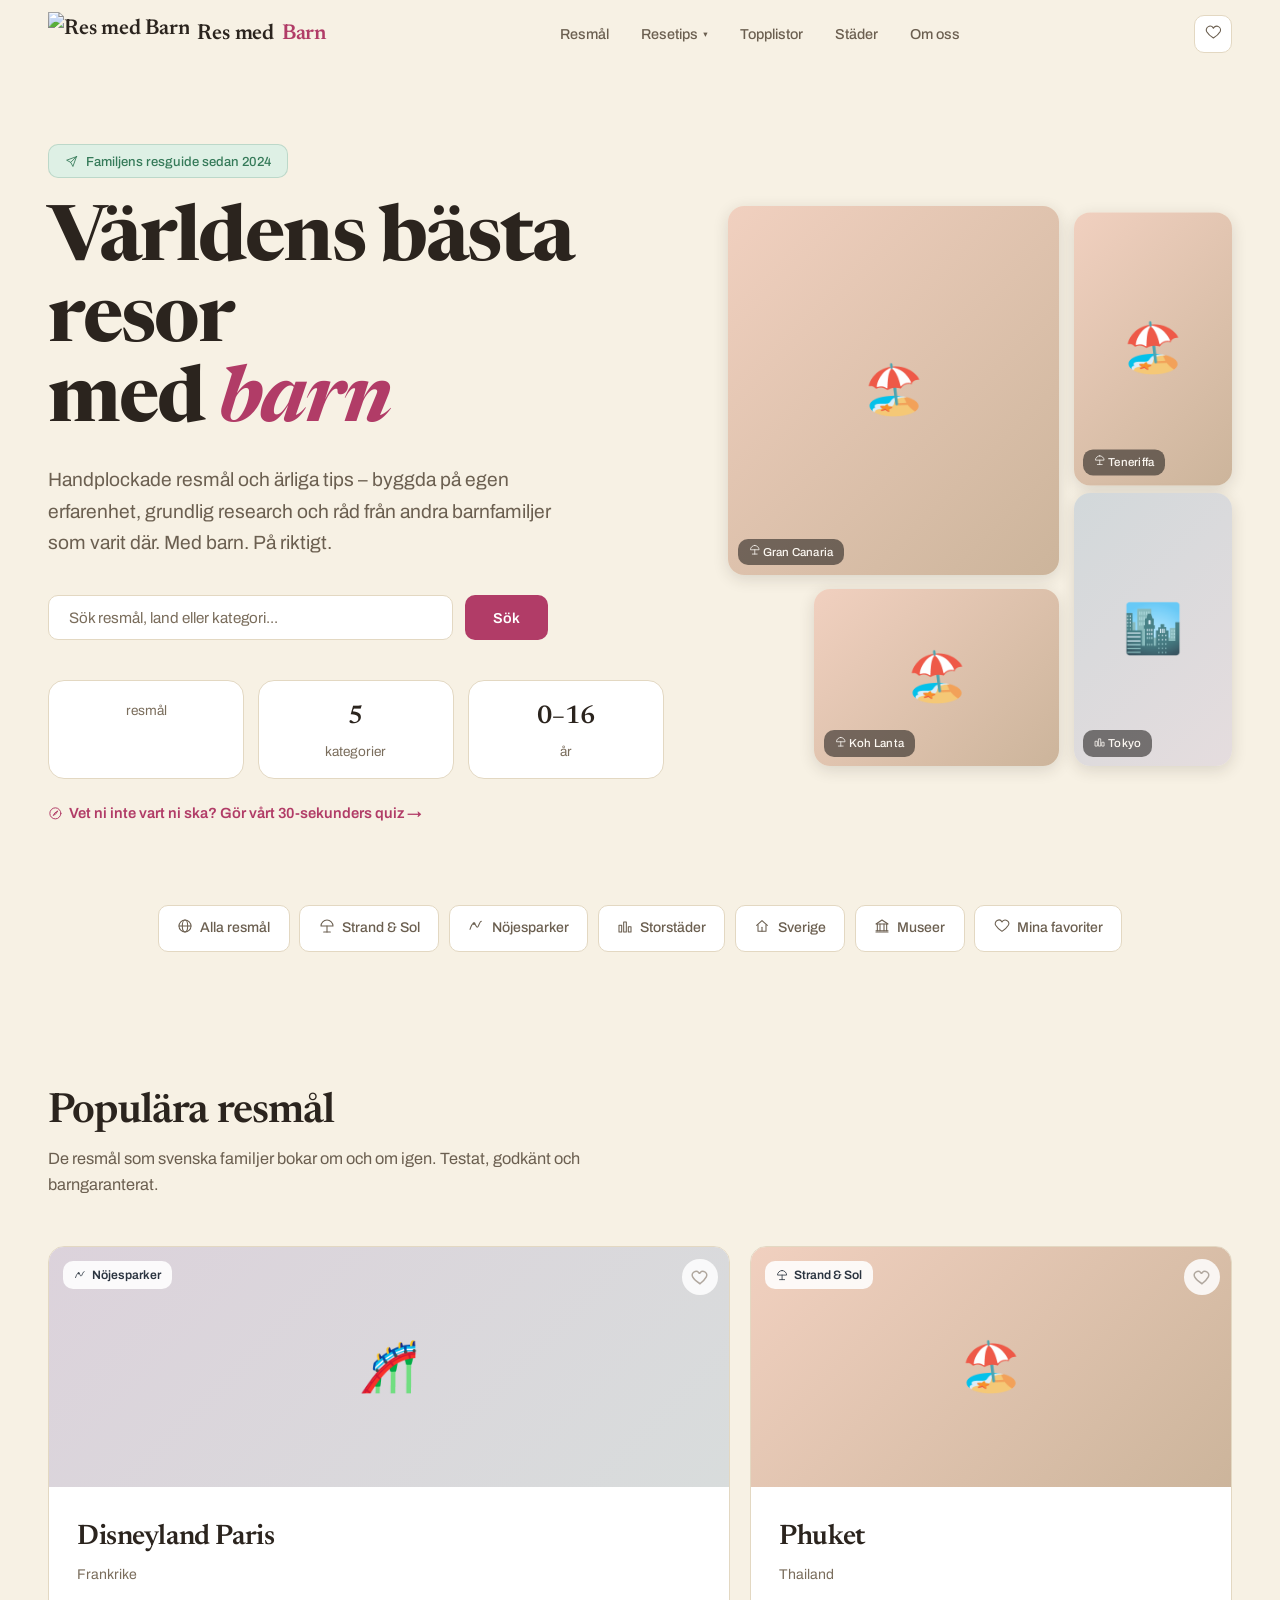
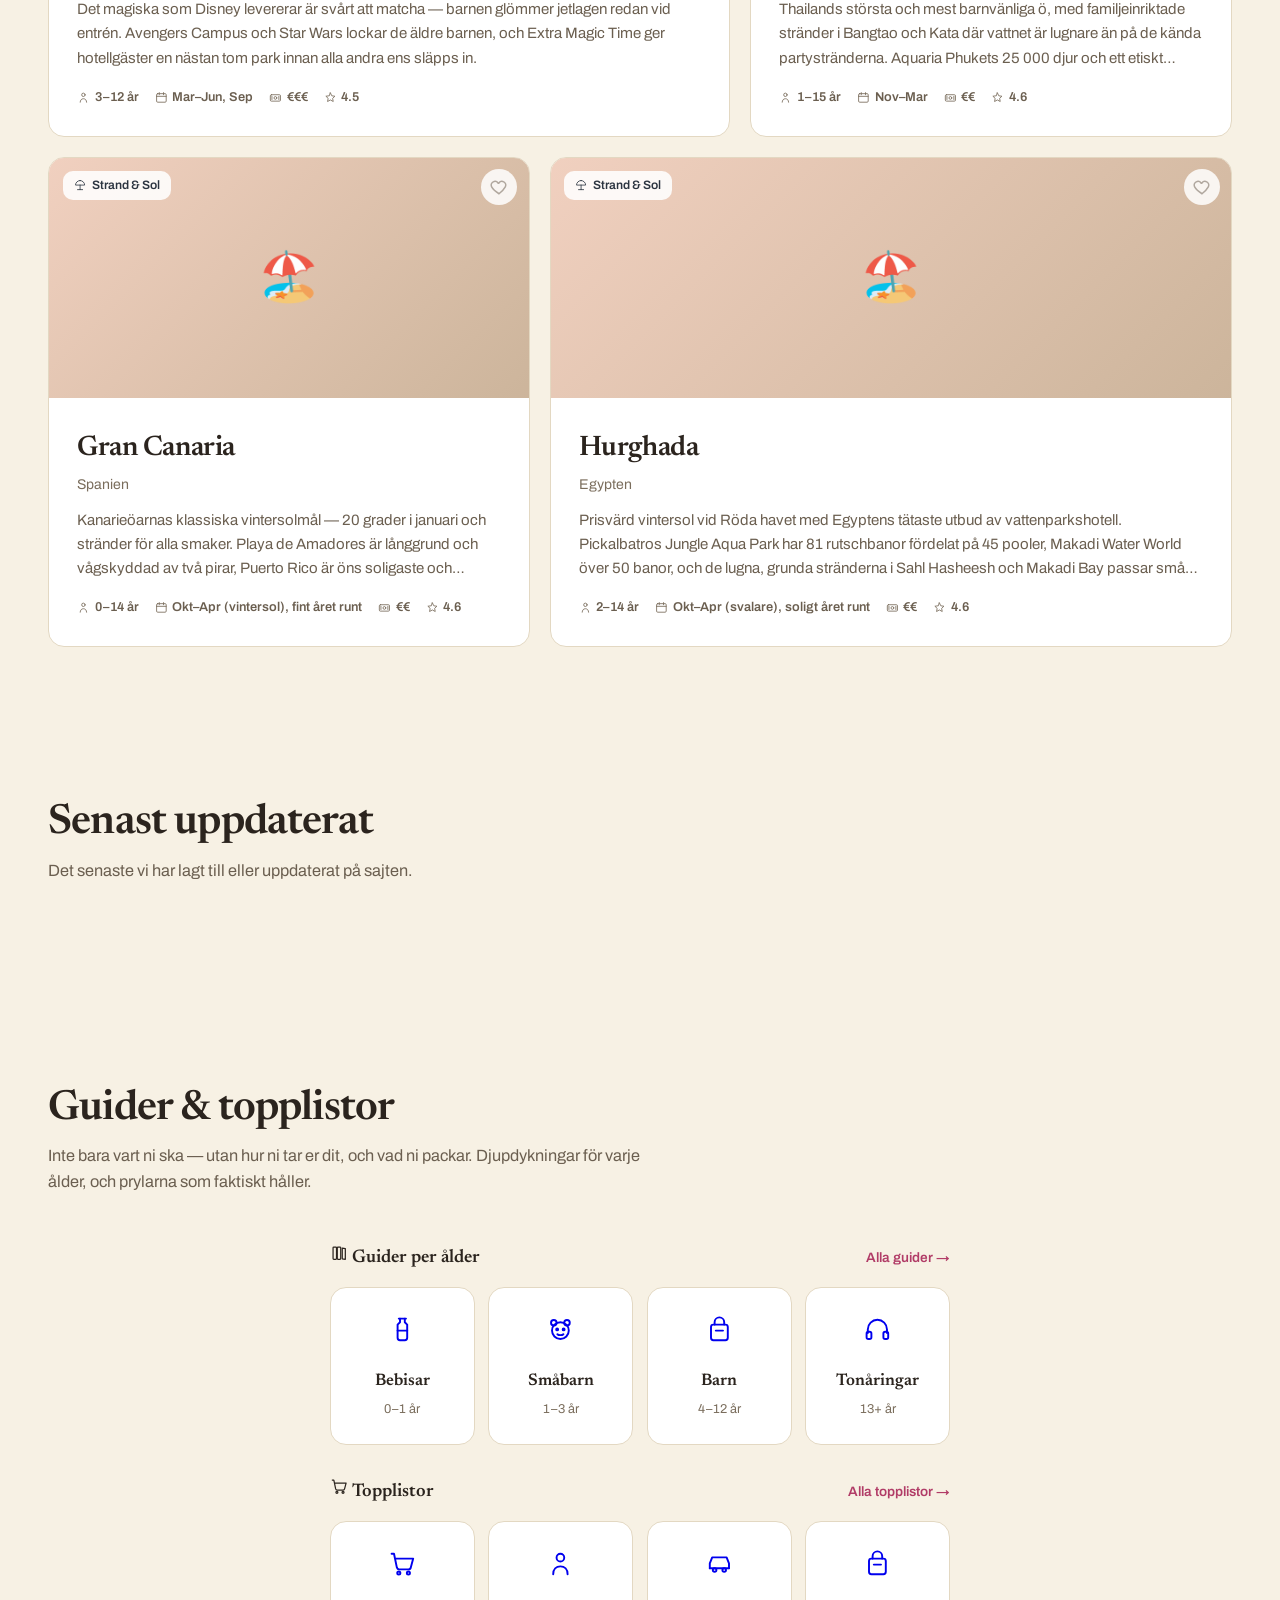
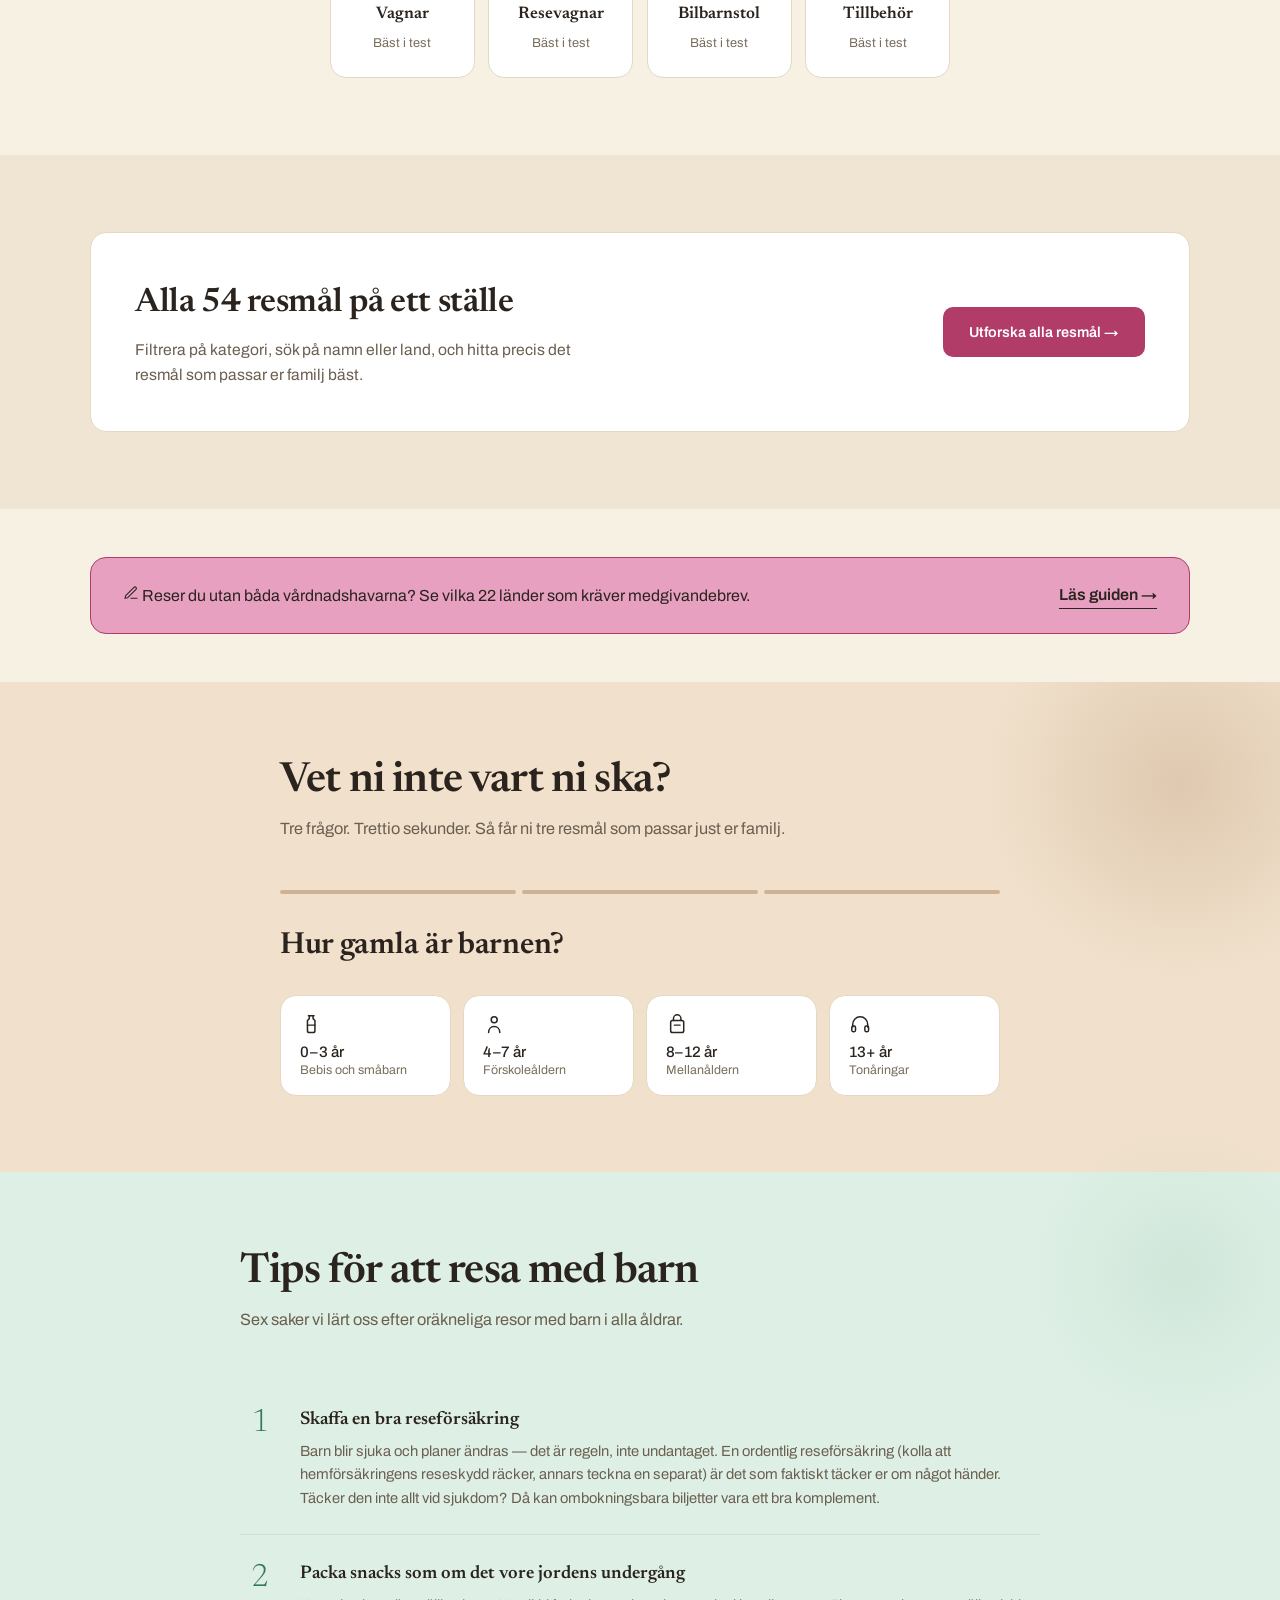
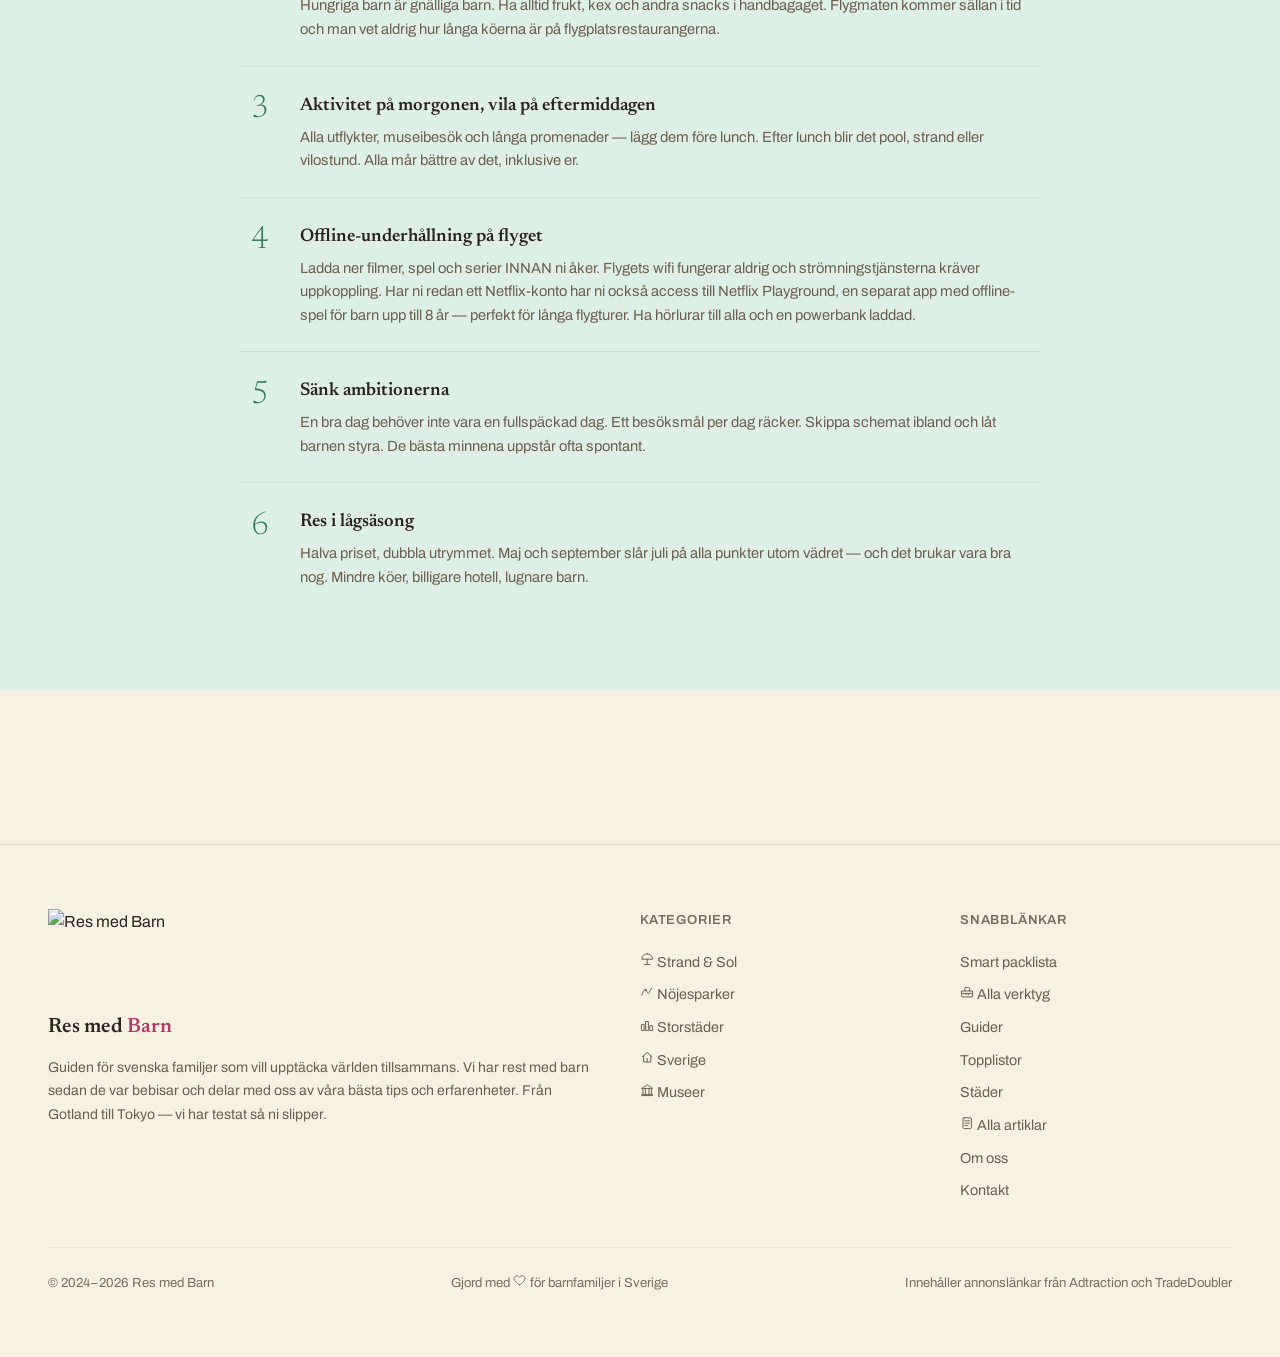
==== commit df4e61b1: "Add files via upload" ====
--- a/templates/home.html
+++ b/templates/home.html
@@ -841,7 +841,7 @@
     }
 
     /* ---- MEDGIVANDE-BANNER (under resmålsrutnätet) ---- */
-    .medgivande-banner-section { padding-top: 0; display: flex; justify-content: center; }
+    .medgivande-banner-section { padding-top: clamp(2rem, 4vw, 3rem); padding-bottom: clamp(2rem, 4vw, 3rem); display: flex; justify-content: center; }
     .medgivande-banner {
       width: 100%;
       max-width: 1100px;
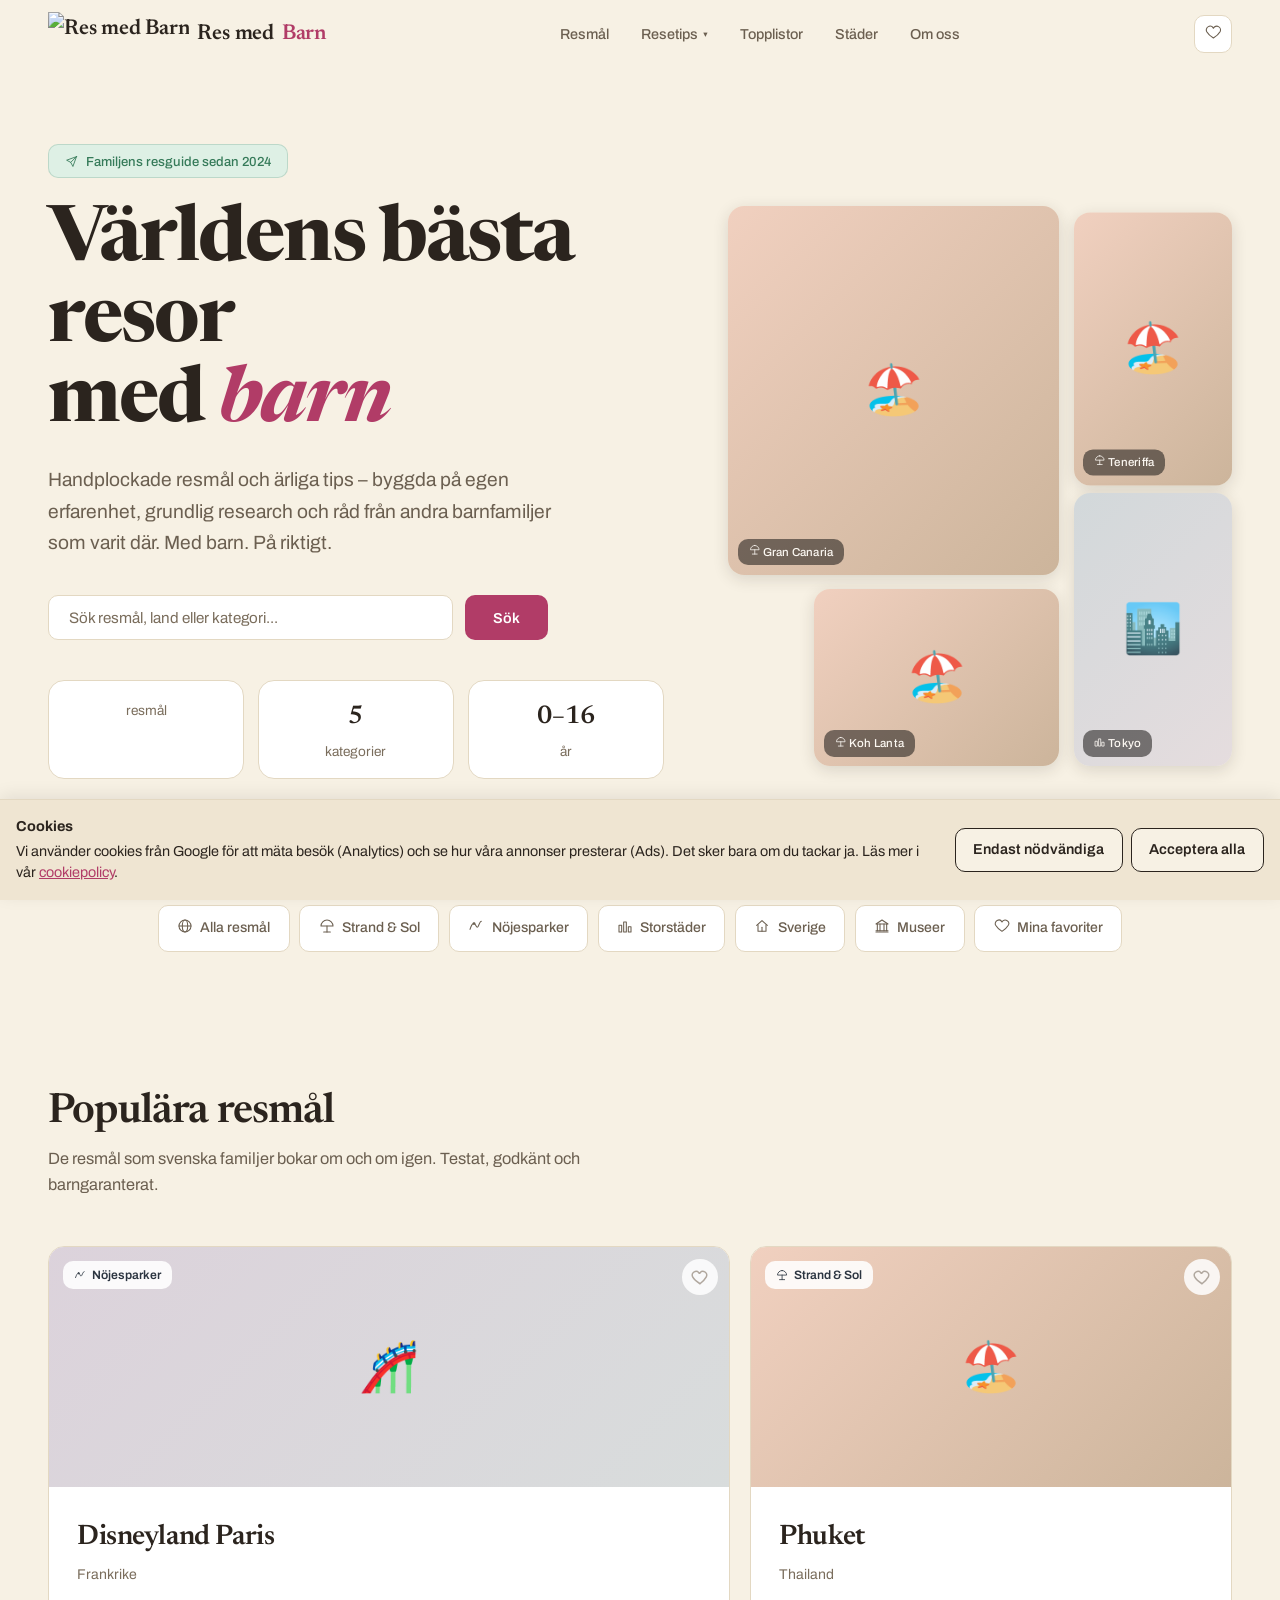
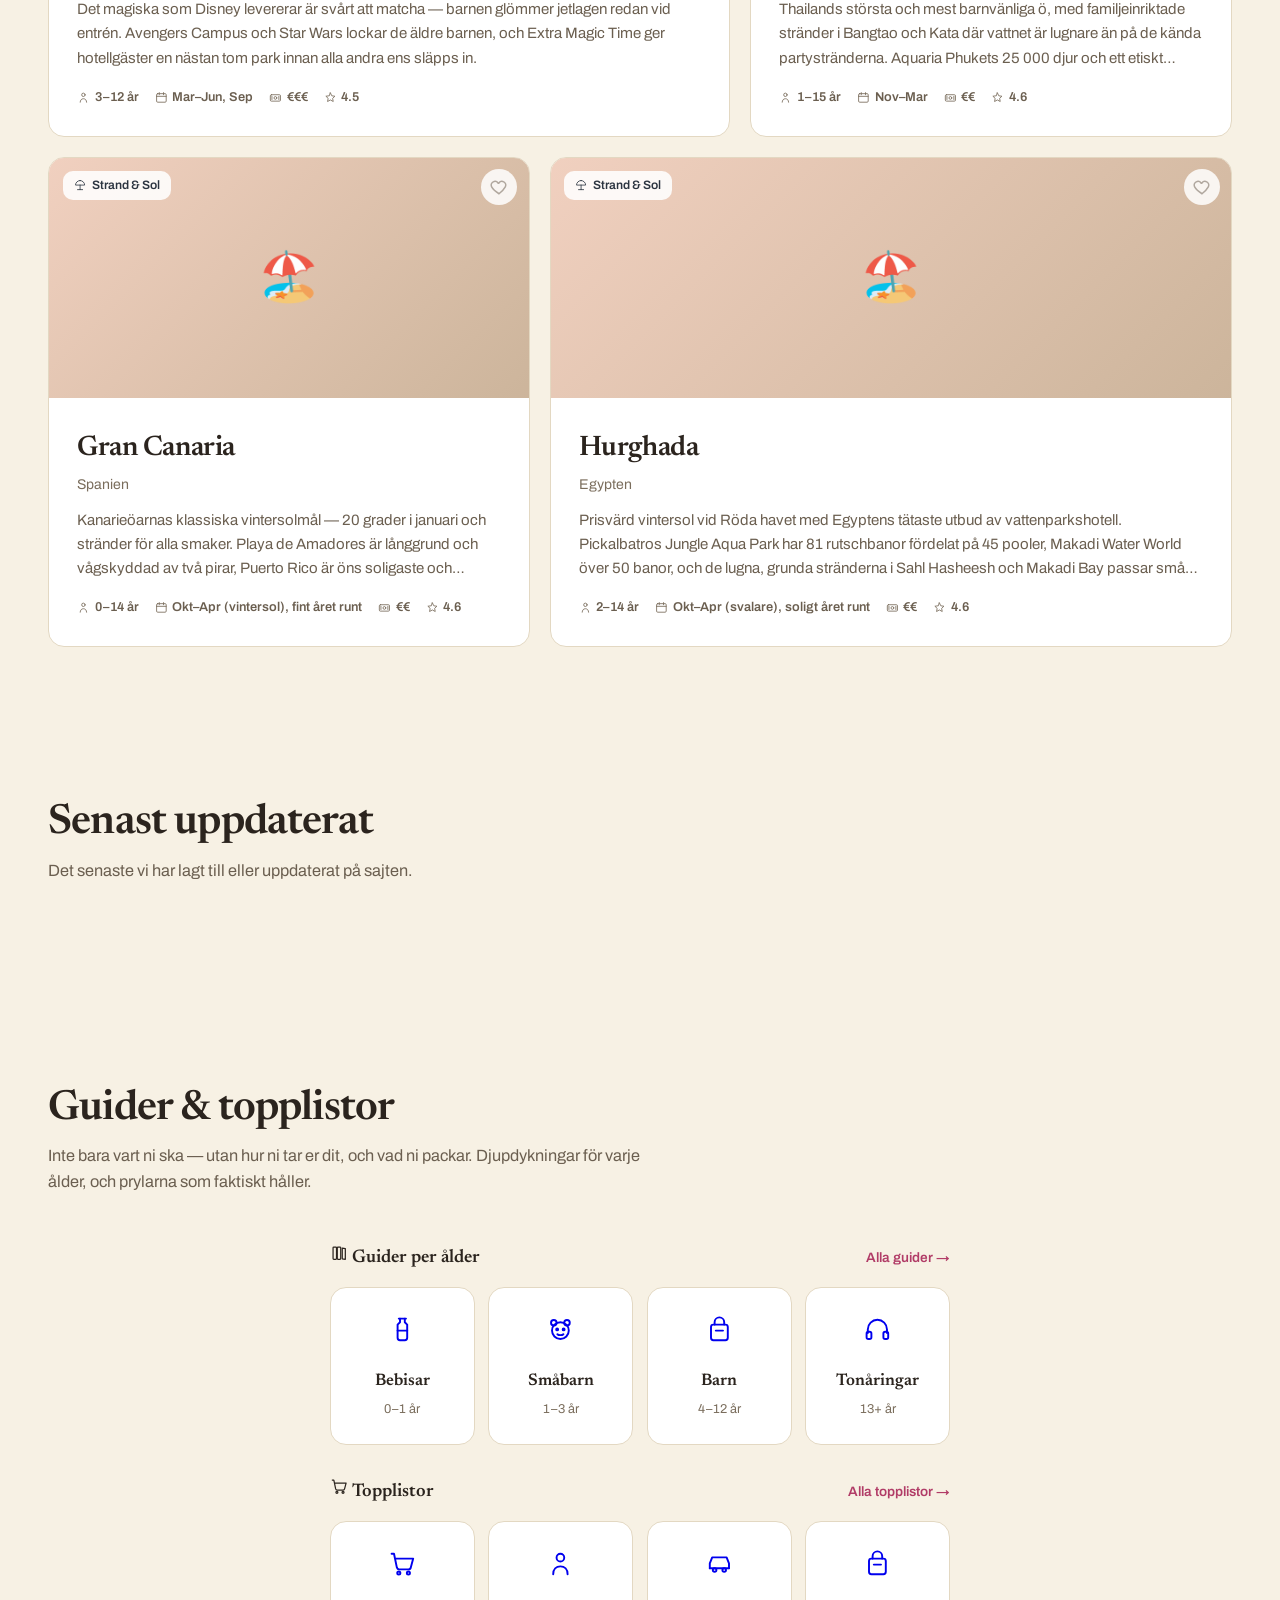
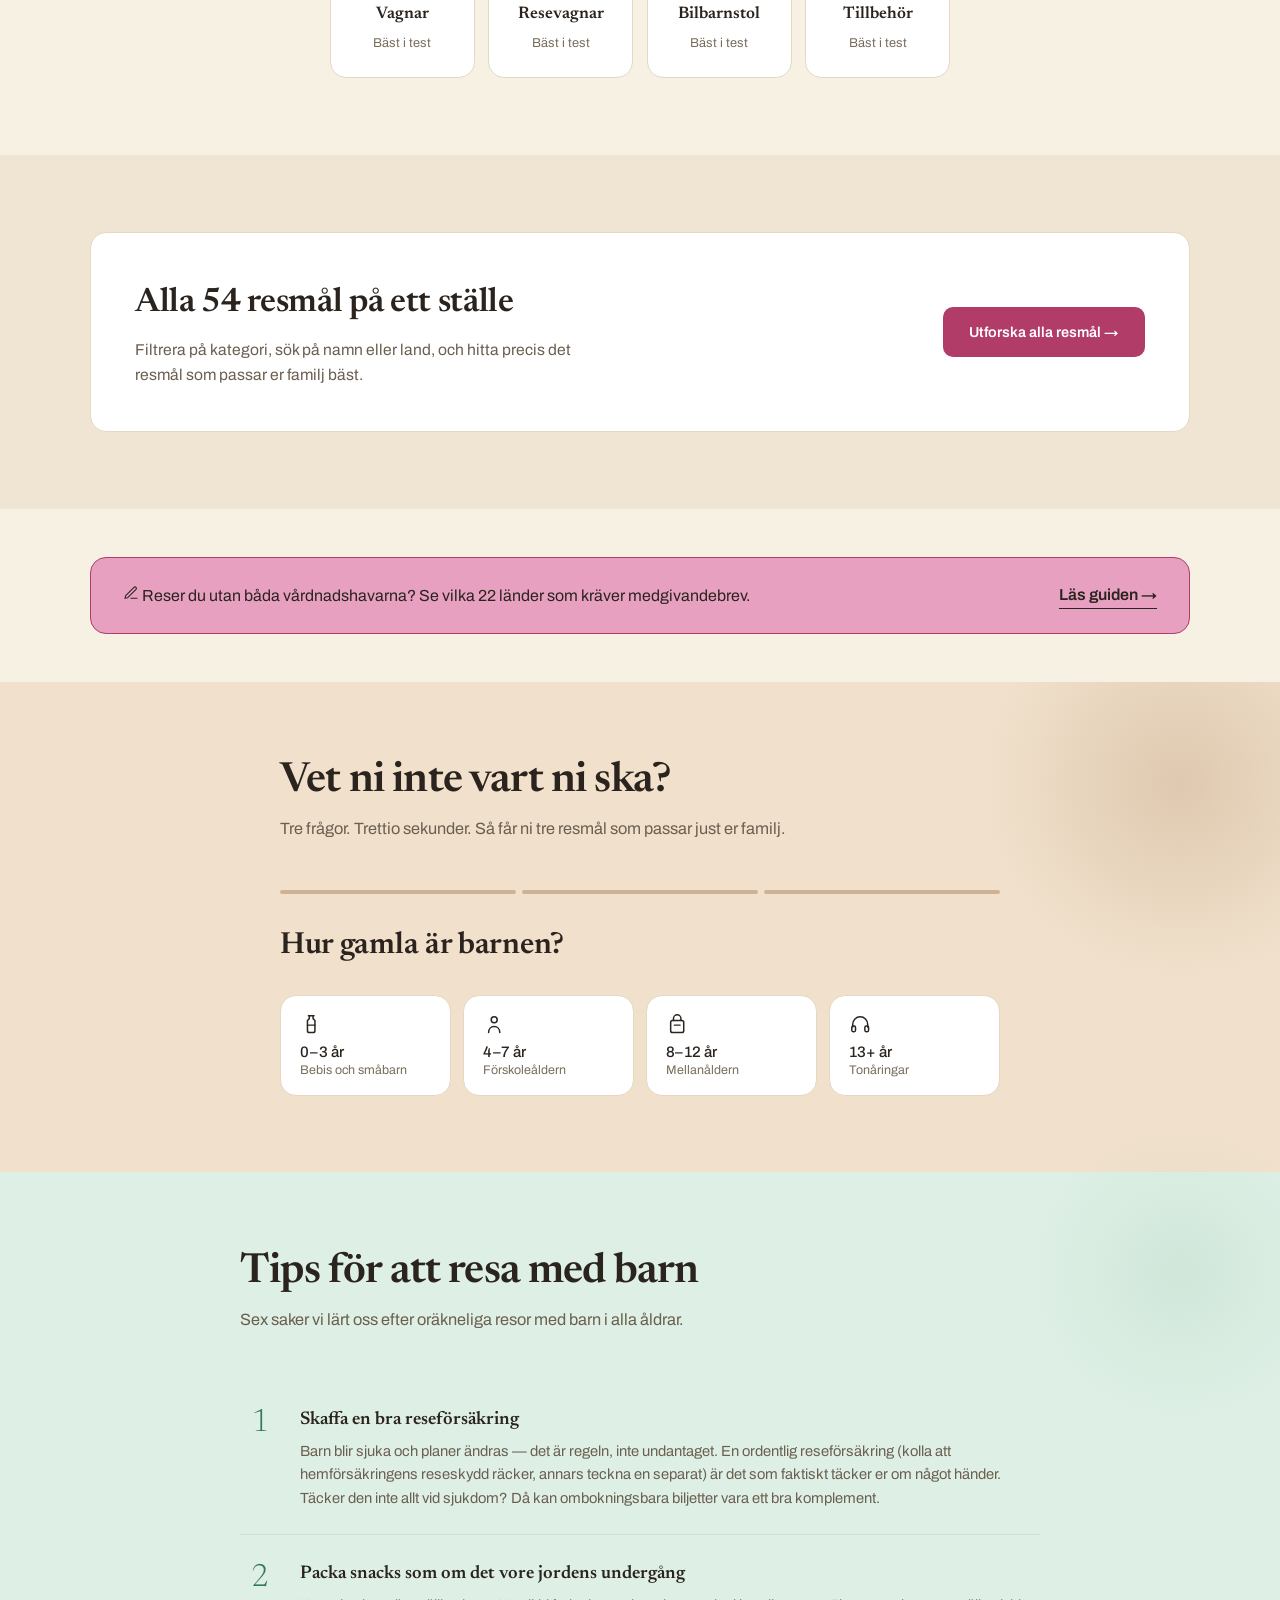
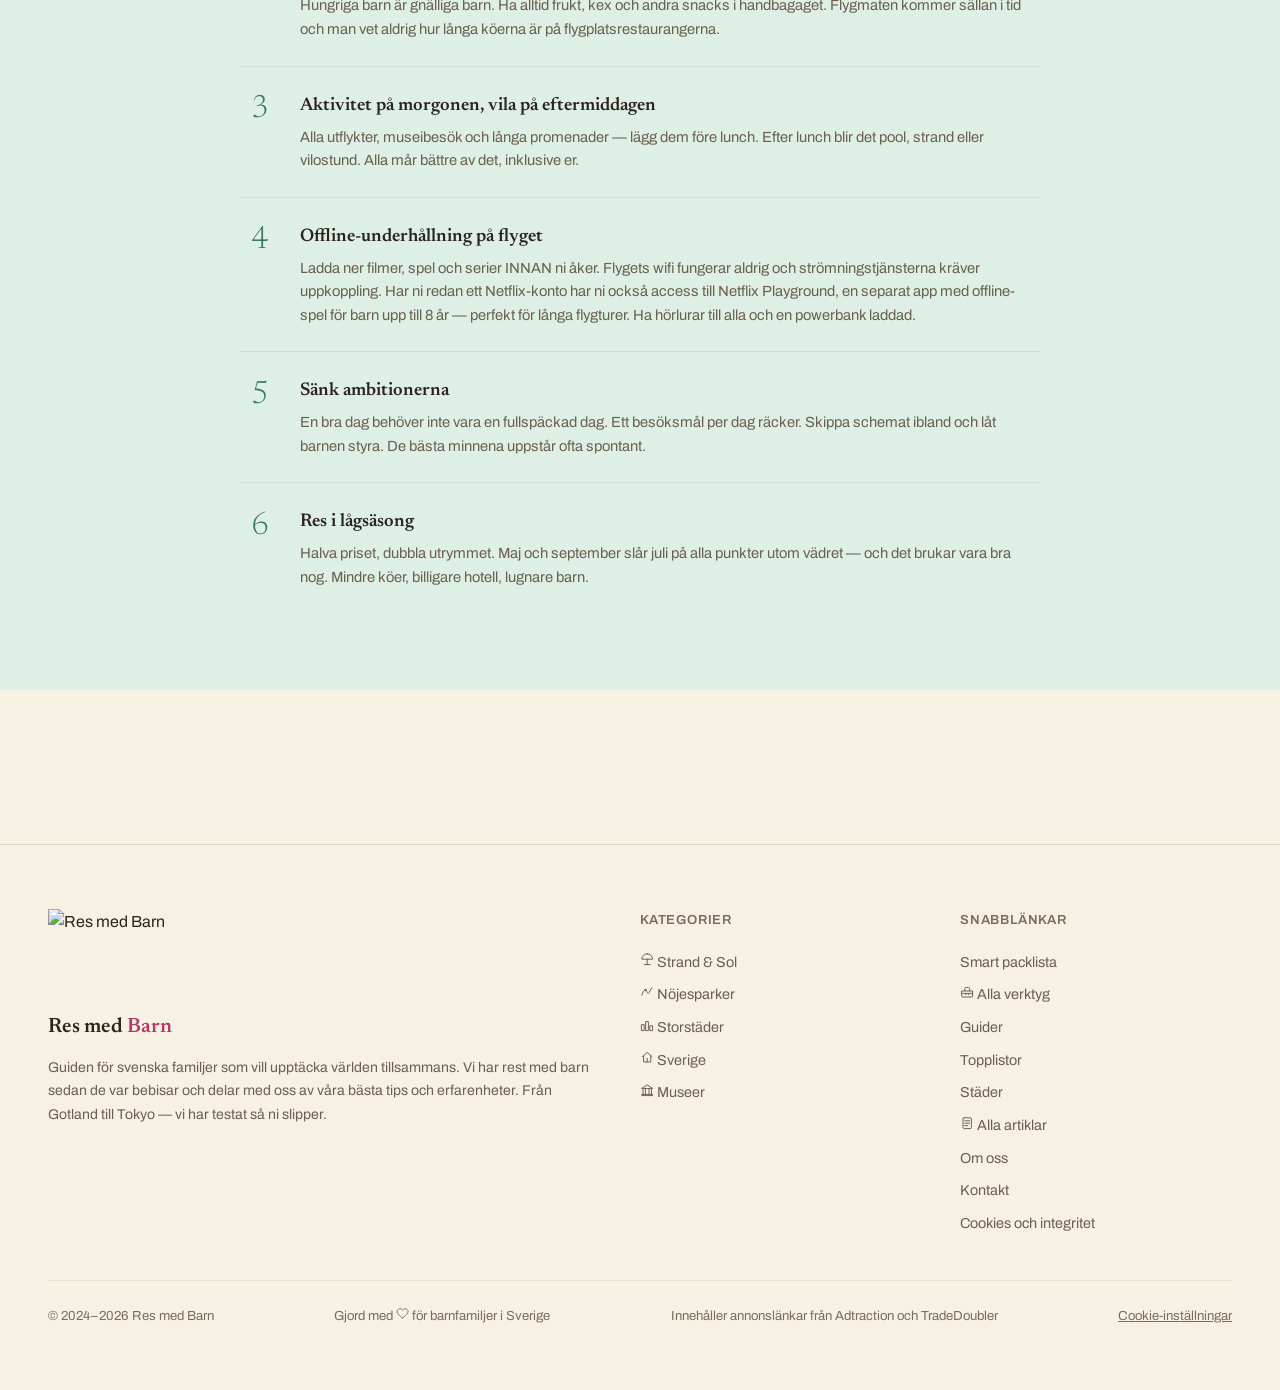
==== commit 1d4331d7: "Add files via upload" ====
--- a/templates/home.html
+++ b/templates/home.html
@@ -1474,12 +1474,40 @@
       .reveal { opacity: 1; transform: none; transition: none; }
       .detail { transition: none; }
     }
+
+/* ---- COOKIE-BANNER (samtycke) ---- */
+.cookie-banner {
+  position: fixed; left: 0; right: 0; bottom: 0; z-index: 1000;
+  display: flex; flex-wrap: wrap; align-items: center; justify-content: space-between; gap: 0.75rem 1.5rem;
+  padding: 1rem max(1rem, env(safe-area-inset-right)) calc(1rem + env(safe-area-inset-bottom)) max(1rem, env(safe-area-inset-left));
+  background: var(--bg-alt); color: var(--text); border-top: 1px solid var(--border);
+  box-shadow: 0 -4px 16px rgba(0, 0, 0, 0.08);
+}
+.cookie-banner[hidden] { display: none !important; }
+.cookie-banner-text { flex: 1 1 22rem; min-width: 0; font-size: 0.9rem; line-height: 1.5; }
+.cookie-banner-text p { margin: 0.2rem 0 0; }
+.cookie-banner-text a { color: var(--accent); text-decoration: underline; }
+.cookie-banner-actions { display: flex; flex-wrap: wrap; gap: 0.5rem; flex: 0 0 auto; }
+.cookie-btn {
+  font: inherit; font-size: 0.9rem; font-weight: 600; cursor: pointer;
+  padding: 0.6rem 1.1rem; border-radius: var(--radius, 8px);
+  background: var(--bg); color: var(--text); border: 1px solid var(--text);
+}
+.cookie-btn:hover { border-color: var(--accent); color: var(--accent); }
+.cookie-btn:focus-visible, .cookie-settings-link:focus-visible { outline: 2px solid var(--accent); outline-offset: 2px; }
+.cookie-settings-link { font: inherit; background: none; border: 0; padding: 0; color: inherit; text-decoration: underline; cursor: pointer; }
+@media (max-width: 640px) { .cookie-banner-actions { width: 100%; } .cookie-btn { flex: 1 1 0; } }
+
   </style>
   <!-- Google tag (gtag.js) -->
   <script async src="https://www.googletagmanager.com/gtag/js?id=G-8F9VYNYZRM"></script>
   <script>
     window.dataLayer = window.dataLayer || [];
     function gtag(){dataLayer.push(arguments);}
+    // Consent Mode v2: allt nekat som standard tills besökaren väljer i cookie-bannern.
+    gtag('consent', 'default', { ad_storage: 'denied', ad_user_data: 'denied', ad_personalization: 'denied', analytics_storage: 'denied', wait_for_update: 500 });
+    gtag('set', 'ads_data_redaction', true);
+    try { if (localStorage.getItem('rmb_cookie_consent') === 'all') { gtag('consent', 'update', { ad_storage: 'granted', ad_user_data: 'granted', ad_personalization: 'granted', analytics_storage: 'granted' }); } } catch (err) {}
     gtag('js', new Date());
     gtag('config', 'G-8F9VYNYZRM');
     gtag('config', 'AW-18385738907');
@@ -1791,14 +1819,51 @@
       <a href="/artiklar/"><svg class="ico ico-doc" width="1em" height="1em" viewBox="0 0 24 24" fill="none" stroke="currentColor" stroke-width="1.6" stroke-linecap="round" stroke-linejoin="round" aria-hidden="true" focusable="false"><rect x="5" y="3" width="14" height="18" rx="2"/><line x1="8" y1="8" x2="16" y2="8"/><line x1="8" y1="12" x2="16" y2="12"/><line x1="8" y1="16" x2="13" y2="16"/></svg> Alla artiklar</a>
       <a href="/om-oss/">Om oss</a>
       <a href="/kontakt/">Kontakt</a>
+      <a href="/cookies/">Cookies och integritet</a>
     </div>
   </div>
   <div class="footer-bottom">
     <span>&copy; 2024–2026 Res med Barn</span>
     <span>Gjord med <svg class="ico ico-heart" width="1em" height="1em" viewBox="0 0 24 24" fill="none" stroke="currentColor" stroke-width="1.6" stroke-linecap="round" stroke-linejoin="round" aria-hidden="true" focusable="false"><path d="M12 20s-7-4.5-9.5-9A5 5 0 0 1 12 6a5 5 0 0 1 9.5 5c-2.5 4.5-9.5 9-9.5 9Z"/></svg> för barnfamiljer i Sverige</span>
     <span>Innehåller annonslänkar från Adtraction och TradeDoubler</span>
+    <span><button type="button" class="cookie-settings-link" data-cookie-settings>Cookie-inställningar</button></span>
   </div>
 </footer>
+<div class="cookie-banner" id="cookie-banner" role="dialog" aria-live="polite" aria-label="Cookies" hidden>
+  <div class="cookie-banner-text">
+    <strong>Cookies</strong>
+    <p>Vi använder cookies från Google för att mäta besök (Analytics) och se hur våra annonser presterar (Ads). Det sker bara om du tackar ja. Läs mer i vår <a href="/cookies/">cookiepolicy</a>.</p>
+  </div>
+  <div class="cookie-banner-actions">
+    <button type="button" class="cookie-btn" data-consent="necessary">Endast nödvändiga</button>
+    <button type="button" class="cookie-btn" data-consent="all">Acceptera alla</button>
+  </div>
+</div>
+<script>
+(function () {
+  var KEY = 'rmb_cookie_consent';
+  var el = document.getElementById('cookie-banner');
+  if (!el) return;
+  function get() { try { return localStorage.getItem(KEY); } catch (e) { return null; } }
+  function save(v) { try { localStorage.setItem(KEY, v); } catch (e) {} }
+  function apply(v) {
+    var g = v === 'all' ? 'granted' : 'denied';
+    if (typeof gtag === 'function') gtag('consent', 'update', { ad_storage: g, ad_user_data: g, ad_personalization: g, analytics_storage: g });
+  }
+  function show() { el.hidden = false; }
+  if (!get()) show();
+  el.addEventListener('click', function (e) {
+    var b = e.target.closest('[data-consent]');
+    if (!b) return;
+    var v = b.getAttribute('data-consent');
+    save(v); apply(v); el.hidden = true;
+  });
+  document.addEventListener('click', function (e) {
+    if (e.target.closest('[data-cookie-settings]')) { e.preventDefault(); show(); }
+  });
+})();
+</script>
+
 
 <!-- DETAIL VIEW -->
 <div class="detail" id="detailView" role="dialog" aria-modal="true" aria-label="Resmålsguide">
@@ -3685,7 +3750,7 @@
     "cat": "beach",
     "catLabel": "Strand & Sol",
     "emoji": "🏖️",
-    "img": "photo-1601581875309-4f27f3937a3f",
+    "img": "photo-1682197295558-1b978e8b11ba",
     "desc": "Grönskande grekisk ö med olivlundar, venetianska gränder i Korfu stad och stränder som Glyfada och Agios Gordios för både lugna dopp och lite större vågor. Aqualand Corfu, en av Europas största vattenparker, ligger som grädde på moset.",
     "age": "1–14 år",
     "ageMin": 1,
@@ -3939,7 +4004,7 @@
     "cat": "beach",
     "catLabel": "Strand & Sol",
     "emoji": "🏖️",
-    "img": "photo-1580891349087-9d51c7f6a1d0",
+    "img": "photo-1570135430923-39edc22a2ffa",
     "desc": "Dramatiska berg som reser sig rakt bakom kritvita sandstränder — Makarska rivieran har några av Kroatiens finaste familjestränder i Brela och Tučepi, med tallskog som ger skugga mitt på dagen.",
     "age": "1–14 år",
     "ageMin": 1,
@@ -3972,7 +4037,7 @@
     "cat": "beach",
     "catLabel": "Strand & Sol",
     "emoji": "🏖️",
-    "img": "photo-1583422409516-9a4b0d3f5a1c",
+    "img": "photo-1655405927893-96a5b68490c1",
     "desc": "Benidorm och grannorterna är byggda för familjesemester: Playa de Levante är kilometerlång och långgrund, Terra Mítica och Aqualandia hör till Spaniens största temaparker, och delfinparken Mundomar ligger mitt i stan. Allt inom promenadavstånd.",
     "age": "1–14 år",
     "ageMin": 1,
@@ -4106,7 +4171,7 @@
     "cat": "beach",
     "catLabel": "Strand & Sol",
     "emoji": "🏖️",
-    "img": "photo-1512753360442-27bc4cd90adc",
+    "img": "photo-1600818767171-fde3f6e1d275",
     "desc": "Klippiga vikar och charmiga fiskebyar en kort bit norr om Barcelona. Lloret de Mar har det stora utbudet av familjehotell och vattenlandet Aquadiver, medan Tossa de Mars medeltida borgmurar och Calella de Palafrugells pastellfärgade hus bjuder på lugnare dagar.",
     "age": "2–14 år",
     "ageMin": 2,
@@ -4273,7 +4338,7 @@
     "cat": "beach",
     "catLabel": "Strand & Sol",
     "emoji": "🏖️",
-    "img": "photo-1591192867485-56d5c5c0e5f8",
+    "img": "photo-1524511319208-1915e680fc40",
     "desc": "Medelhavets kanske vackraste ö, med kristallklart vatten och berg som når nästan ner till stranden. Mindre turisttätt än Mallorca eller Kreta, vilket gör Korsika till ett bra val för familjer som vill ha naturupplevelser utöver bad.",
     "age": "3–15 år",
     "ageMin": 3,
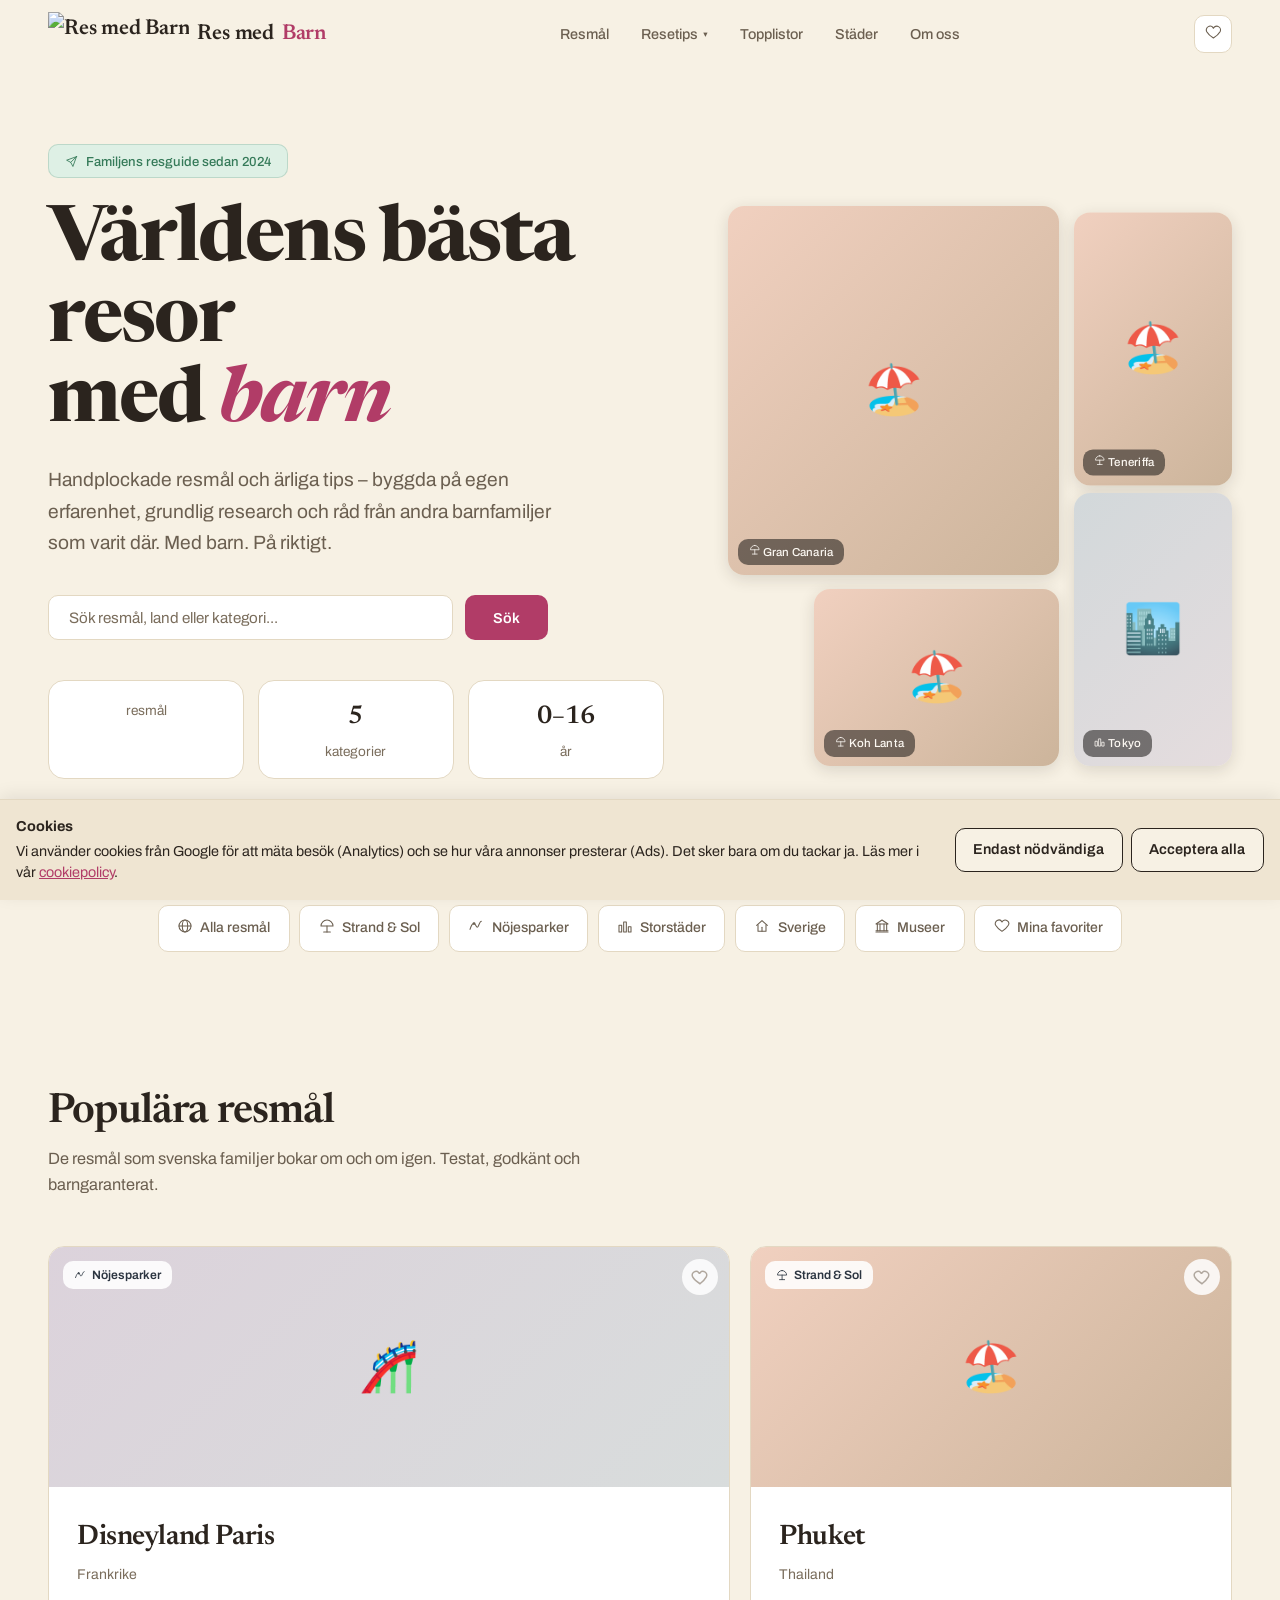
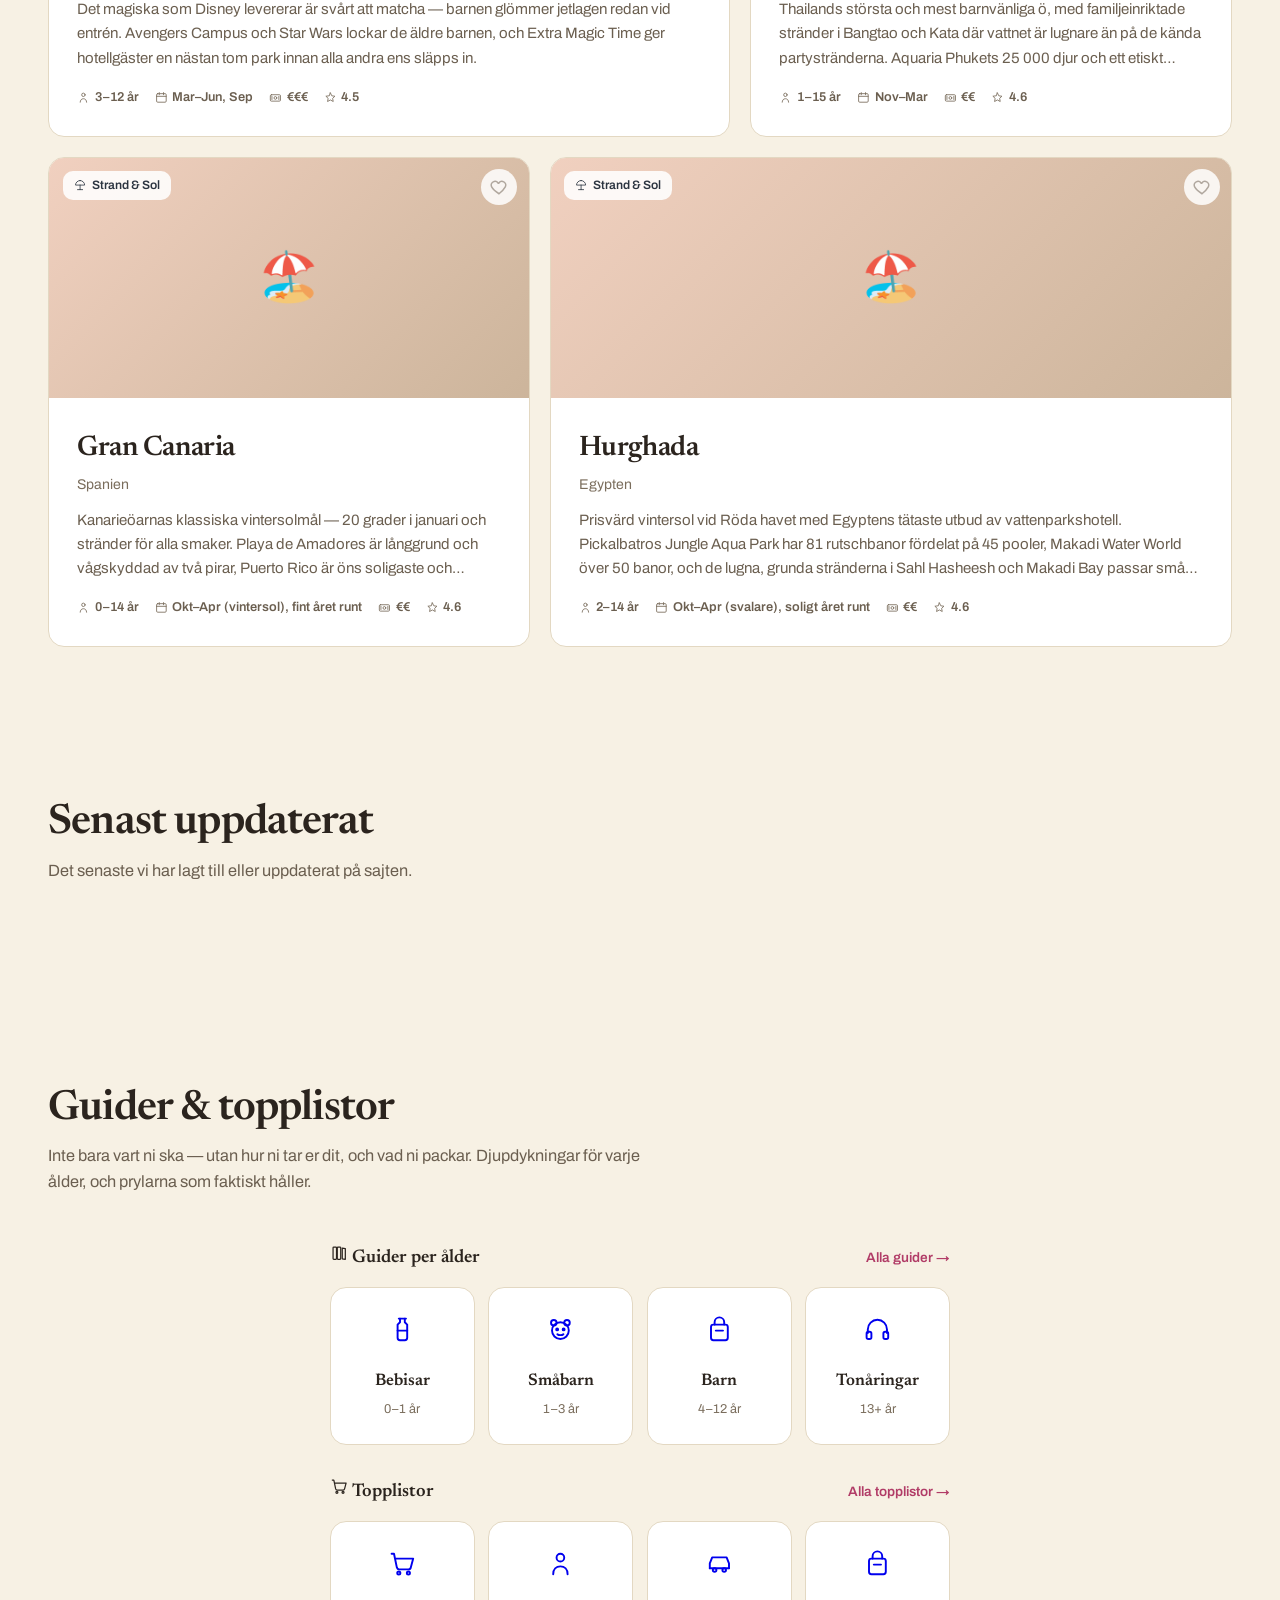
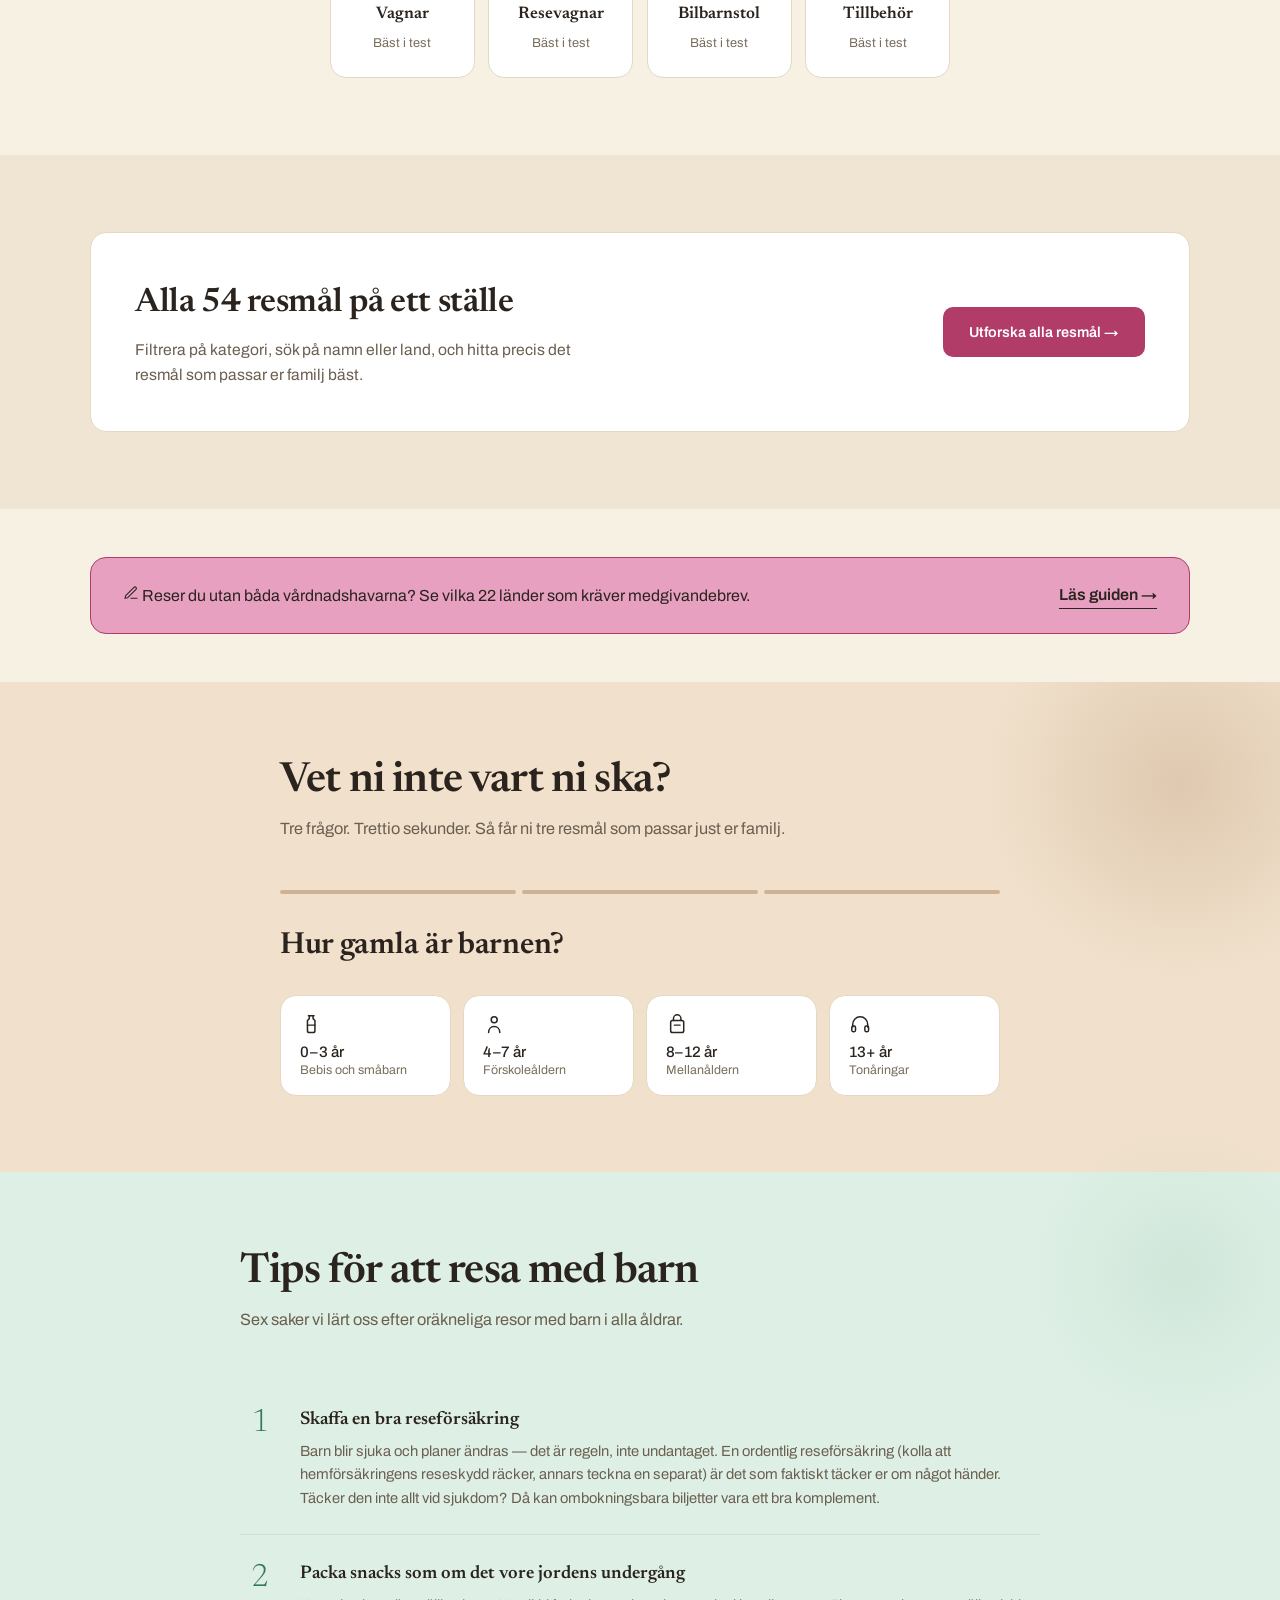
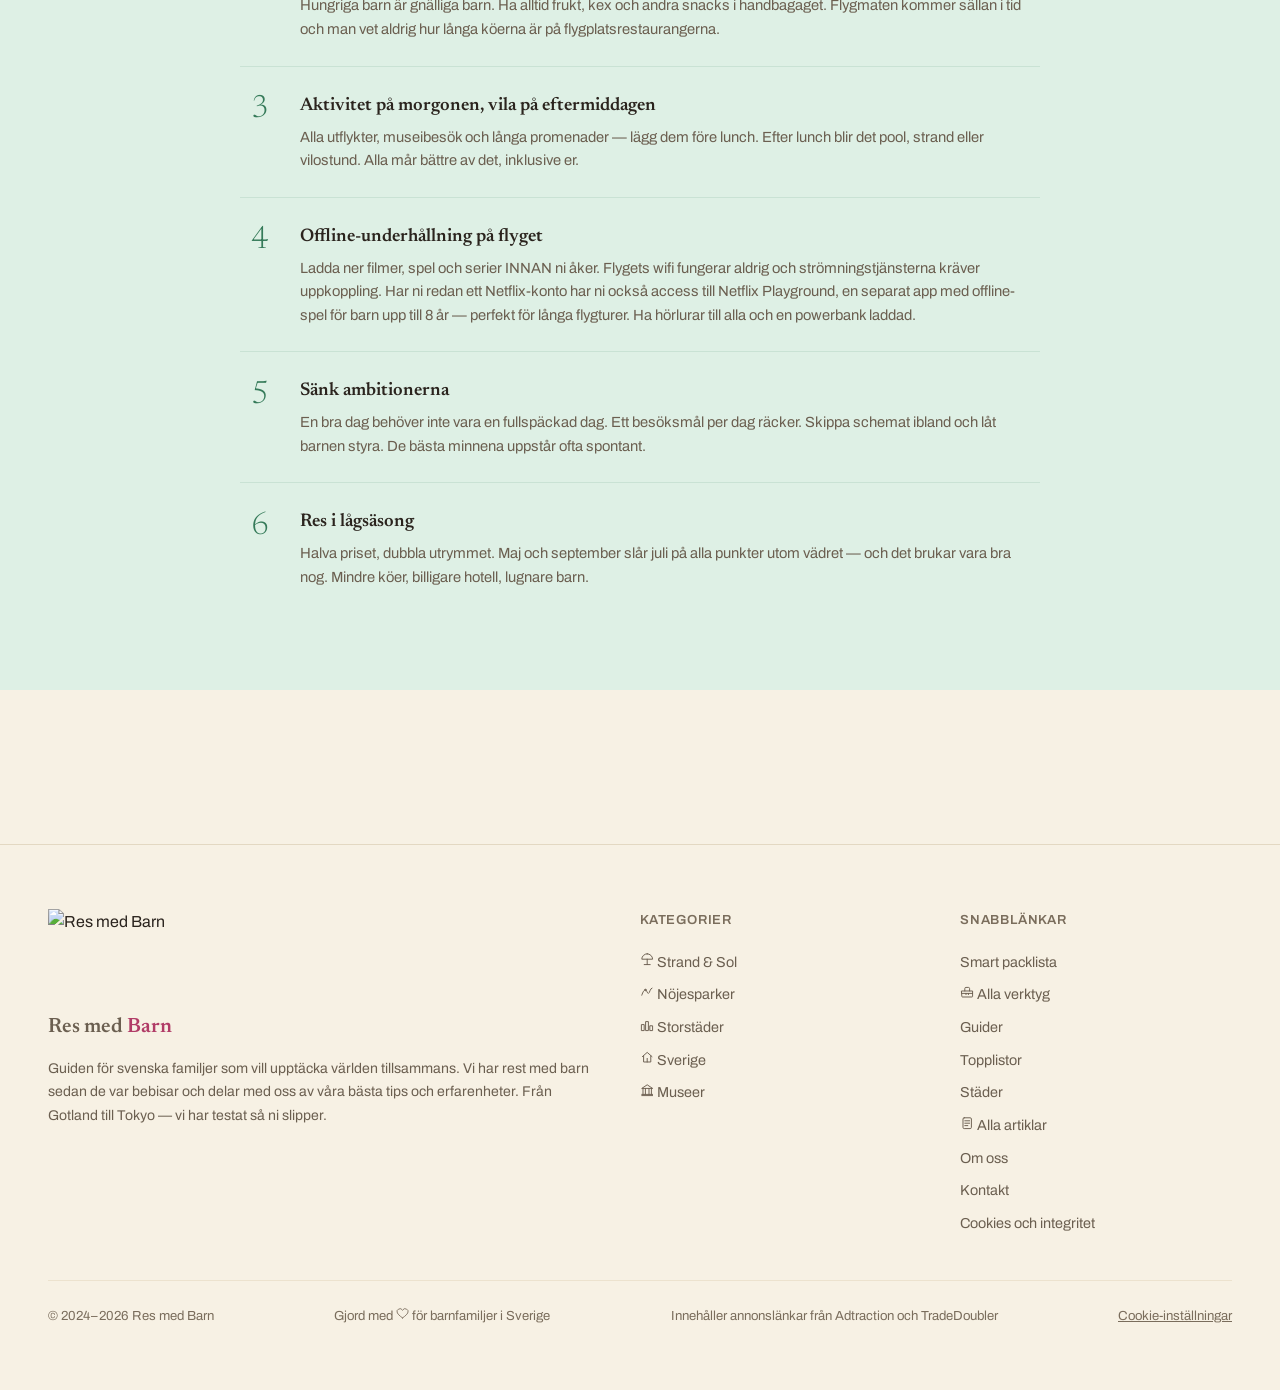
==== commit 7e3167f1: "Add files via upload" ====
--- a/templates/home.html
+++ b/templates/home.html
@@ -9,7 +9,9 @@
   <link rel="preconnect" href="https://fonts.googleapis.com">
   <link rel="preconnect" href="https://fonts.gstatic.com" crossorigin>
   <link rel="preconnect" href="https://images.unsplash.com" crossorigin>
-  <link href="https://fonts.googleapis.com/css2?family=Newsreader:ital,wght@0,300;0,400;0,500;0,600;0,700;1,400;1,500;1,700&family=Archivo:wght@300;400;500;600;700&display=swap" rel="stylesheet">
+  <link rel="preload" as="style" href="https://fonts.googleapis.com/css2?family=Newsreader:ital,wght@0,300;0,400;0,500;0,600;0,700;1,400;1,500;1,700&family=Archivo:wght@300;400;500;600;700&display=swap">
+  <link href="https://fonts.googleapis.com/css2?family=Newsreader:ital,wght@0,300;0,400;0,500;0,600;0,700;1,400;1,500;1,700&family=Archivo:wght@300;400;500;600;700&display=swap" rel="stylesheet" media="print" onload="this.media='all';this.onload=null;">
+  <noscript><link href="https://fonts.googleapis.com/css2?family=Newsreader:ital,wght@0,300;0,400;0,500;0,600;0,700;1,400;1,500;1,700&family=Archivo:wght@300;400;500;600;700&display=swap" rel="stylesheet"></noscript>
   <style>
     *, *::before, *::after { margin: 0; padding: 0; box-sizing: border-box; }
 
@@ -1413,10 +1415,10 @@
       grid-template-columns: 2fr 1fr 1fr;
       gap: 3rem;
     }
-    .footer-about h3 { font-family: var(--font-display); font-size: 1.3rem; font-weight: 600; margin-bottom: 0.75rem; }
-    .footer-about h3 span { color: var(--accent); }
+    .footer-about .footer-brand { font-family: var(--font-display); font-size: 1.3rem; font-weight: 600; margin-bottom: 0.75rem; }
+    .footer-about .footer-brand span { color: var(--accent); }
     .footer-about p { font-size: 0.88rem; color: var(--text-secondary); line-height: 1.65; }
-    .footer-col h4 {
+    .footer-col .footer-col-label {
       font-size: 0.82rem;
       font-weight: 600;
       text-transform: uppercase;
@@ -1544,7 +1546,7 @@
 
 <!-- NAV -->
 <nav class="nav" role="navigation" aria-label="Huvudmeny">
-  <a href="/" class="nav-brand"><img src="/logo.png" alt="Res med Barn" class="nav-logo">Res med <span>Barn</span></a>
+  <a href="/" class="nav-brand"><img src="/logo.png" alt="Res med Barn" class="nav-logo" loading="eager">Res med <span>Barn</span></a>
   <ul class="nav-links">
     <li><a href="/resmal/">Resmål</a></li>
     <li class="nav-dropdown">
@@ -1797,12 +1799,12 @@
 <footer class="footer">
   <div class="footer-inner">
     <div class="footer-about">
-      <img src="/logo.png" alt="Res med Barn" style="height: 90px; width: auto; margin-bottom: 0.75rem; display: block;">
-      <h3>Res med <span>Barn</span></h3>
+      <img src="/logo.png" alt="Res med Barn" loading="lazy" style="height: 90px; width: auto; margin-bottom: 0.75rem; display: block;">
+      <p class="footer-brand">Res med <span>Barn</span></p>
       <p>Guiden för svenska familjer som vill upptäcka världen tillsammans. Vi har rest med barn sedan de var bebisar och delar med oss av våra bästa tips och erfarenheter. Från Gotland till Tokyo — vi har testat så ni slipper.</p>
     </div>
     <div class="footer-col">
-      <h4>Kategorier</h4>
+      <p class="footer-col-label">Kategorier</p>
       <a href="/resmal/?cat=beach"><svg class="ico ico-beach" width="1em" height="1em" viewBox="0 0 24 24" fill="none" stroke="currentColor" stroke-width="1.6" stroke-linecap="round" stroke-linejoin="round" aria-hidden="true" focusable="false"><path d="M12 3a9 9 0 0 1 9 9H3a9 9 0 0 1 9-9Z"/><line x1="12" y1="12" x2="12" y2="21"/><line x1="7" y1="21" x2="17" y2="21"/></svg> Strand &amp; Sol</a>
       <a href="/resmal/?cat=parks"><svg class="ico ico-rollercoaster" width="1em" height="1em" viewBox="0 0 24 24" fill="none" stroke="currentColor" stroke-width="1.6" stroke-linecap="round" stroke-linejoin="round" aria-hidden="true" focusable="false"><path d="M3 17c2-6 4-9 6-9s3 6 5 6 3-9 6-9"/><circle cx="9" cy="8.3" r="1.3"/></svg> Nöjesparker</a>
       <a href="/resmal/?cat=cities"><svg class="ico ico-city" width="1em" height="1em" viewBox="0 0 24 24" fill="none" stroke="currentColor" stroke-width="1.6" stroke-linecap="round" stroke-linejoin="round" aria-hidden="true" focusable="false"><rect x="3" y="11" width="4" height="10"/><rect x="10" y="6" width="4" height="15"/><rect x="17" y="13" width="4" height="8"/></svg> Storstäder</a>
@@ -1810,7 +1812,7 @@
       <a href="/resmal/?cat=museums"><svg class="ico ico-museum" width="1em" height="1em" viewBox="0 0 24 24" fill="none" stroke="currentColor" stroke-width="1.6" stroke-linecap="round" stroke-linejoin="round" aria-hidden="true" focusable="false"><path d="M3 9 12 3 21 9"/><line x1="4" y1="9" x2="20" y2="9"/><line x1="5" y1="9" x2="5" y2="19"/><line x1="9" y1="9" x2="9" y2="19"/><line x1="15" y1="9" x2="15" y2="19"/><line x1="19" y1="9" x2="19" y2="19"/><line x1="3" y1="19" x2="21" y2="19"/><line x1="3" y1="21" x2="21" y2="21"/></svg> Museer</a>
     </div>
     <div class="footer-col">
-      <h4>Snabblänkar</h4>
+      <p class="footer-col-label">Snabblänkar</p>
       <a href="/packlista/">Smart packlista</a>
       <a href="/verktyg/"><svg class="ico ico-toolbox" width="1em" height="1em" viewBox="0 0 24 24" fill="none" stroke="currentColor" stroke-width="1.6" stroke-linecap="round" stroke-linejoin="round" aria-hidden="true" focusable="false"><path d="M3 10h18v9a1 1 0 0 1-1 1H4a1 1 0 0 1-1-1Z"/><path d="M8 10V6a2 2 0 0 1 2-2h4a2 2 0 0 1 2 2v4"/><line x1="3" y1="14" x2="21" y2="14"/><line x1="10" y1="14" x2="10" y2="16"/><line x1="14" y1="14" x2="14" y2="16"/></svg> Alla verktyg</a>
       <a href="/guider/">Guider</a>
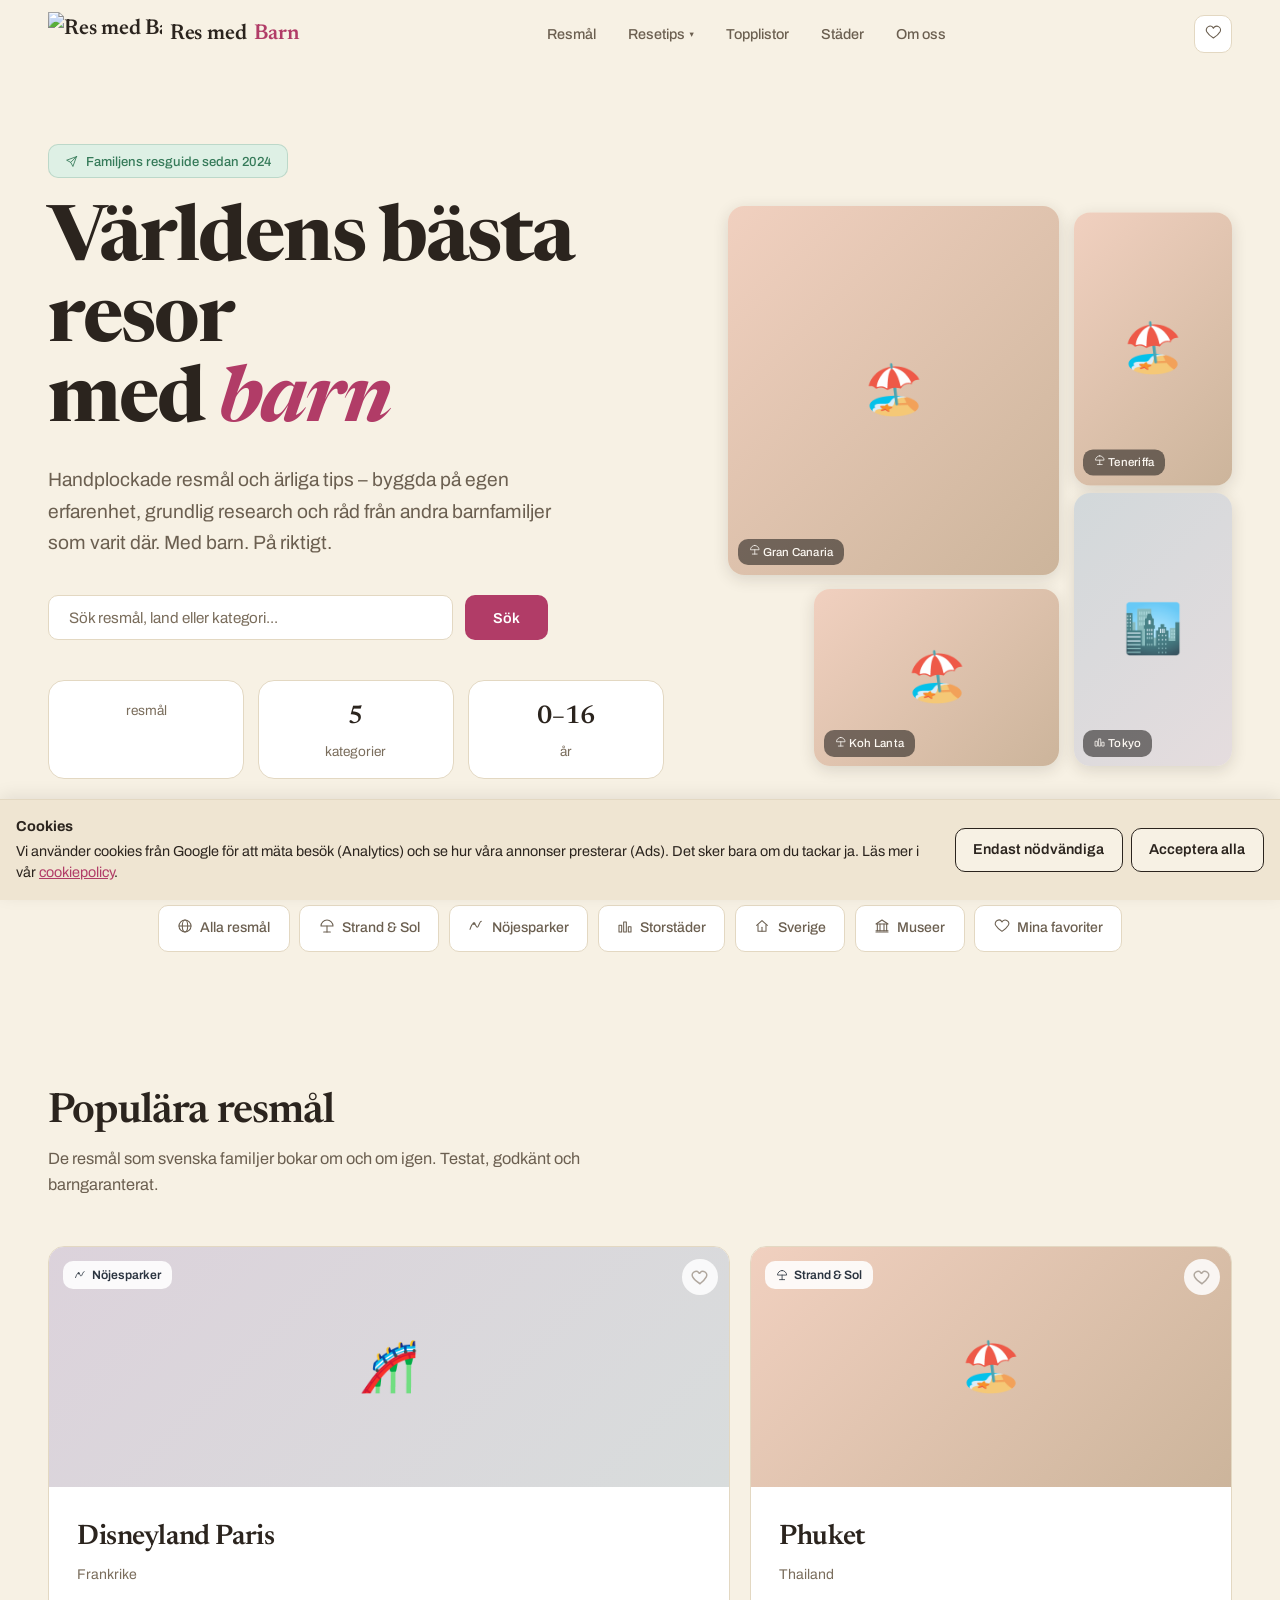
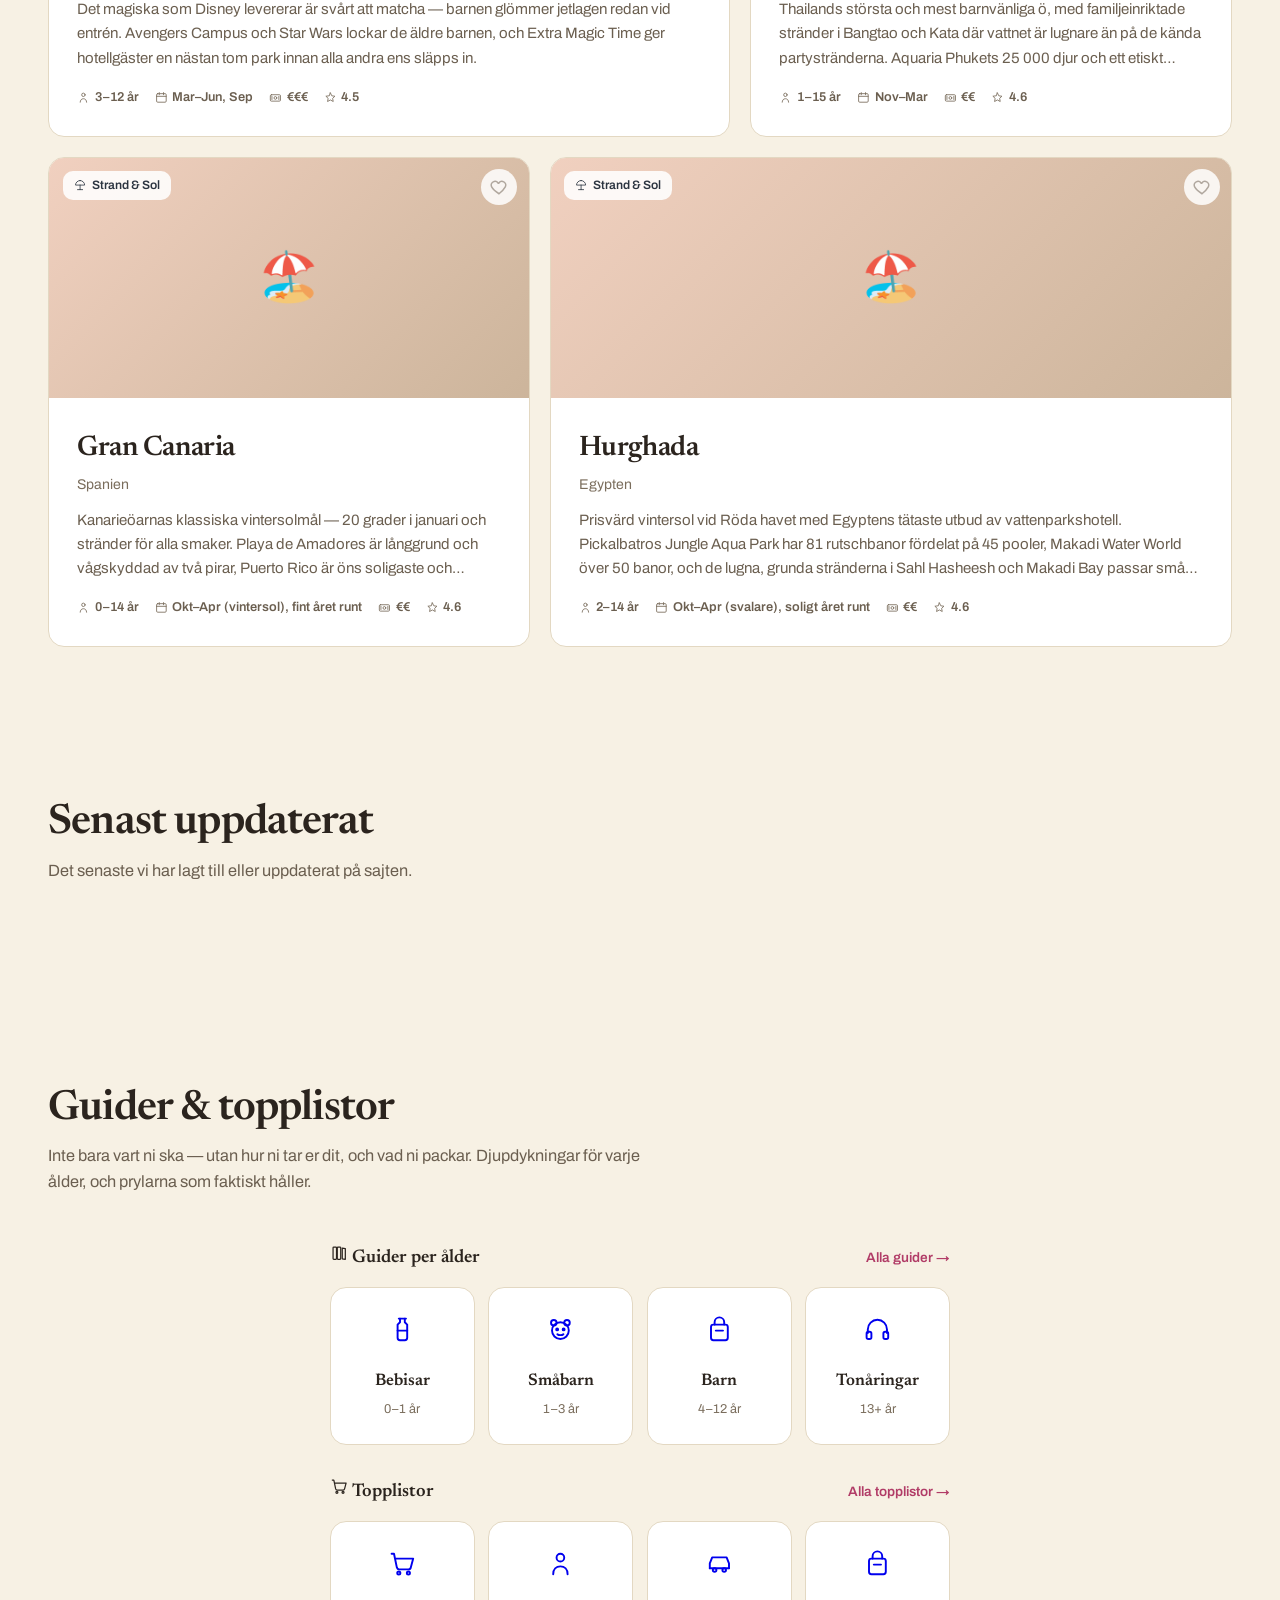
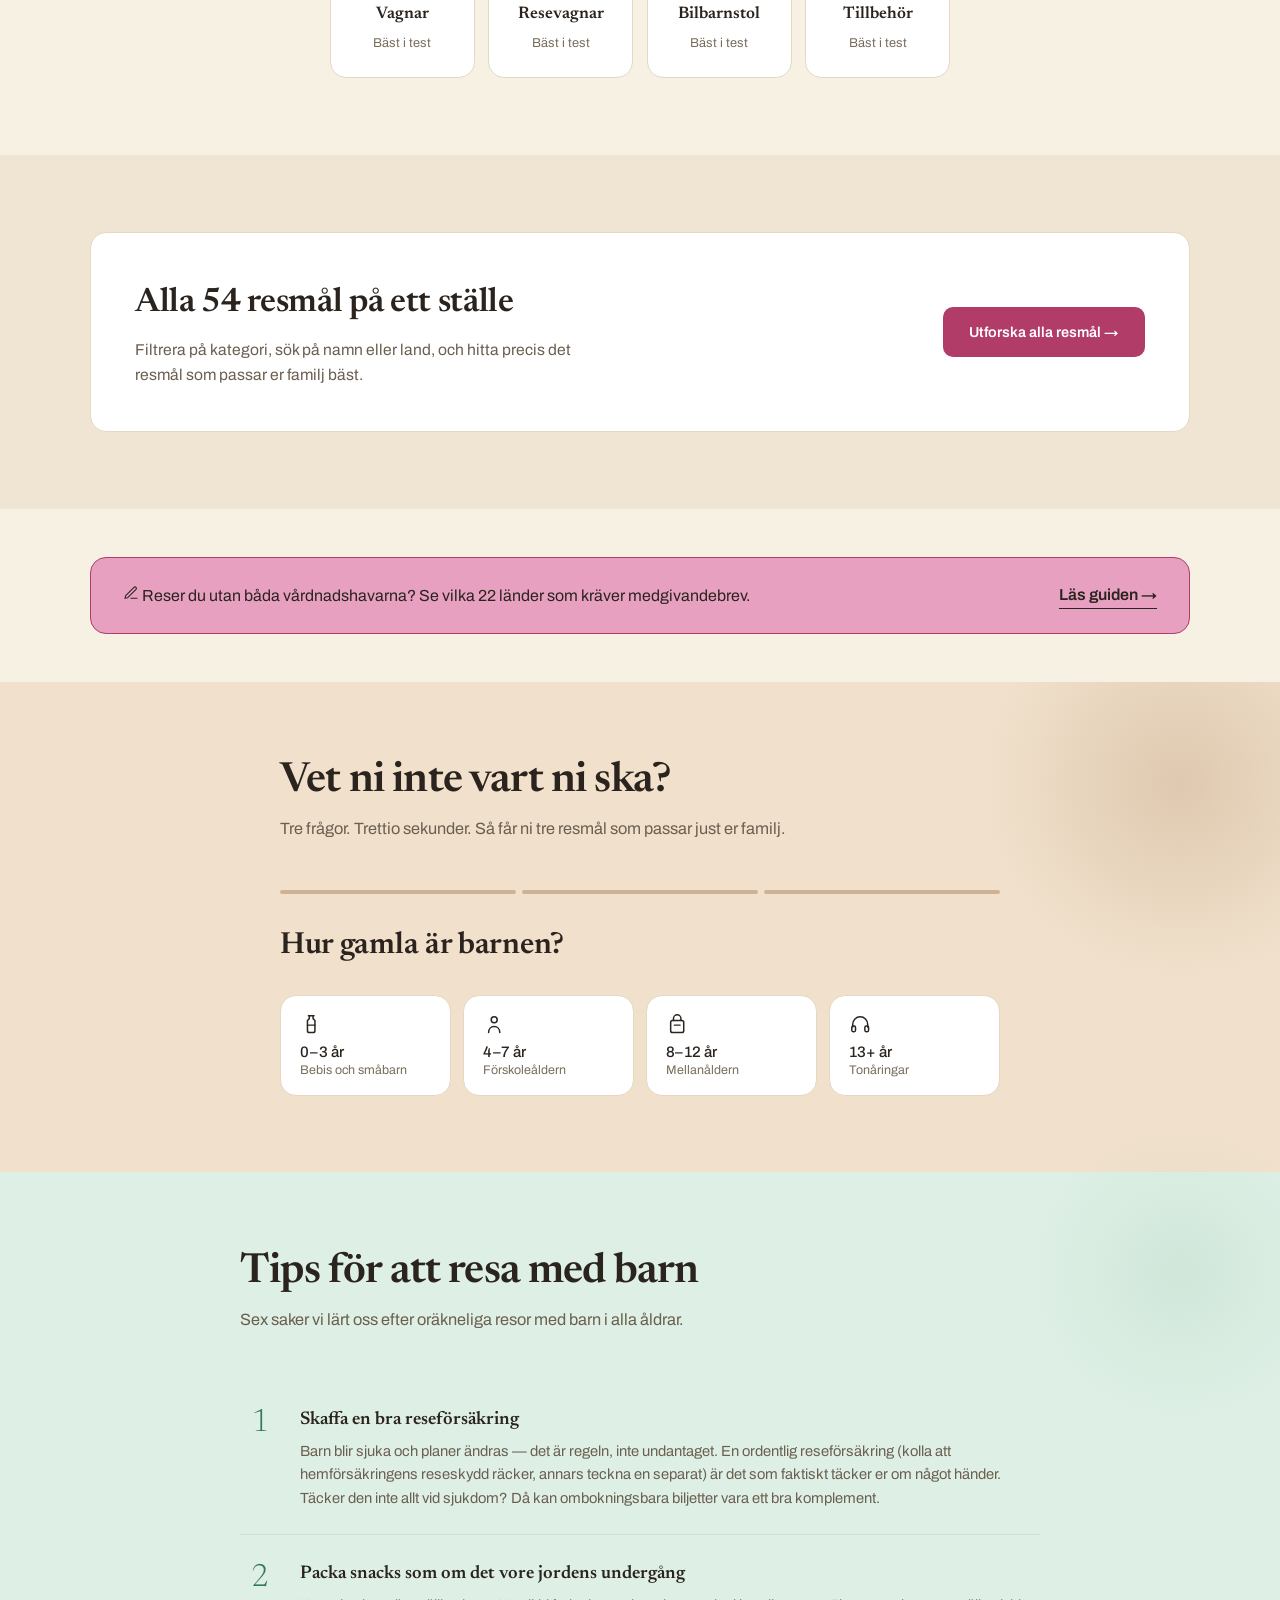
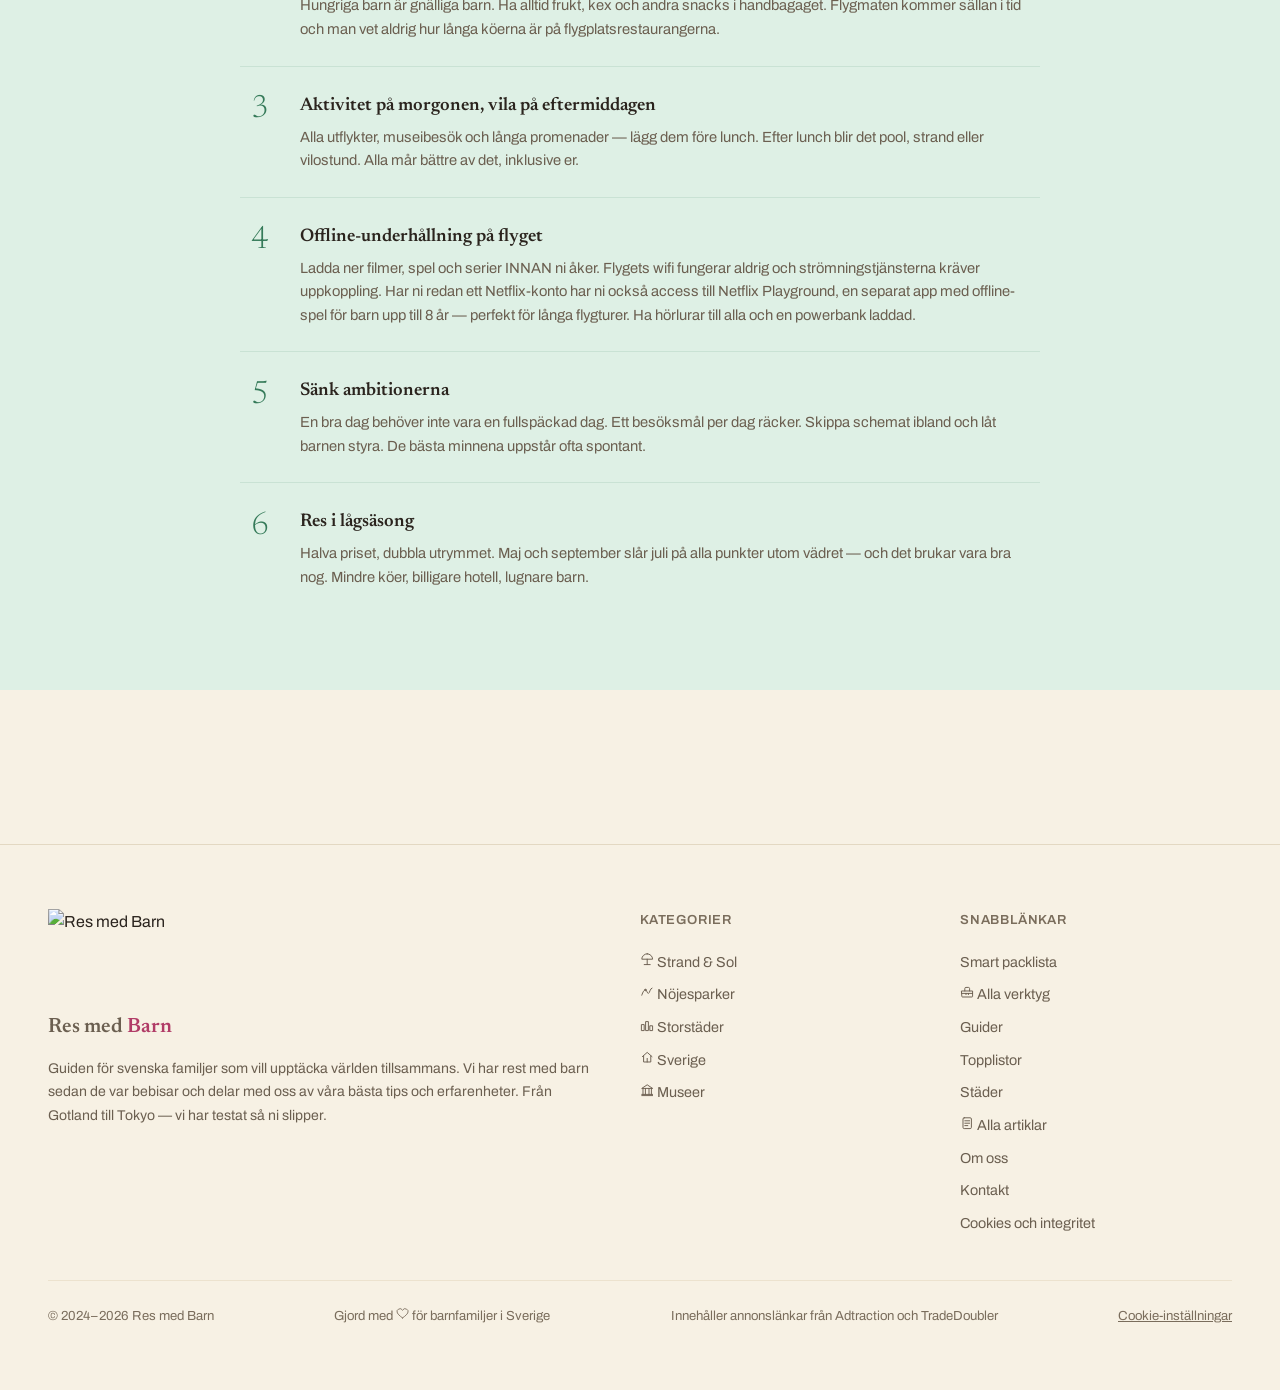
==== commit dfd0f1cd: "Add files via upload" ====
--- a/templates/home.html
+++ b/templates/home.html
@@ -1546,7 +1546,7 @@
 
 <!-- NAV -->
 <nav class="nav" role="navigation" aria-label="Huvudmeny">
-  <a href="/" class="nav-brand"><img src="/logo.png" alt="Res med Barn" class="nav-logo" loading="eager">Res med <span>Barn</span></a>
+  <a href="/" class="nav-brand"><img src="/logo.png" alt="Res med Barn" class="nav-logo" width="88" height="34" loading="eager">Res med <span>Barn</span></a>
   <ul class="nav-links">
     <li><a href="/resmal/">Resmål</a></li>
     <li class="nav-dropdown">
@@ -1799,7 +1799,7 @@
 <footer class="footer">
   <div class="footer-inner">
     <div class="footer-about">
-      <img src="/logo.png" alt="Res med Barn" loading="lazy" style="height: 90px; width: auto; margin-bottom: 0.75rem; display: block;">
+      <img src="/logo.png" alt="Res med Barn" width="88" height="34" loading="lazy" style="height: 90px; width: auto; margin-bottom: 0.75rem; display: block;">
       <p class="footer-brand">Res med <span>Barn</span></p>
       <p>Guiden för svenska familjer som vill upptäcka världen tillsammans. Vi har rest med barn sedan de var bebisar och delar med oss av våra bästa tips och erfarenheter. Från Gotland till Tokyo — vi har testat så ni slipper.</p>
     </div>
